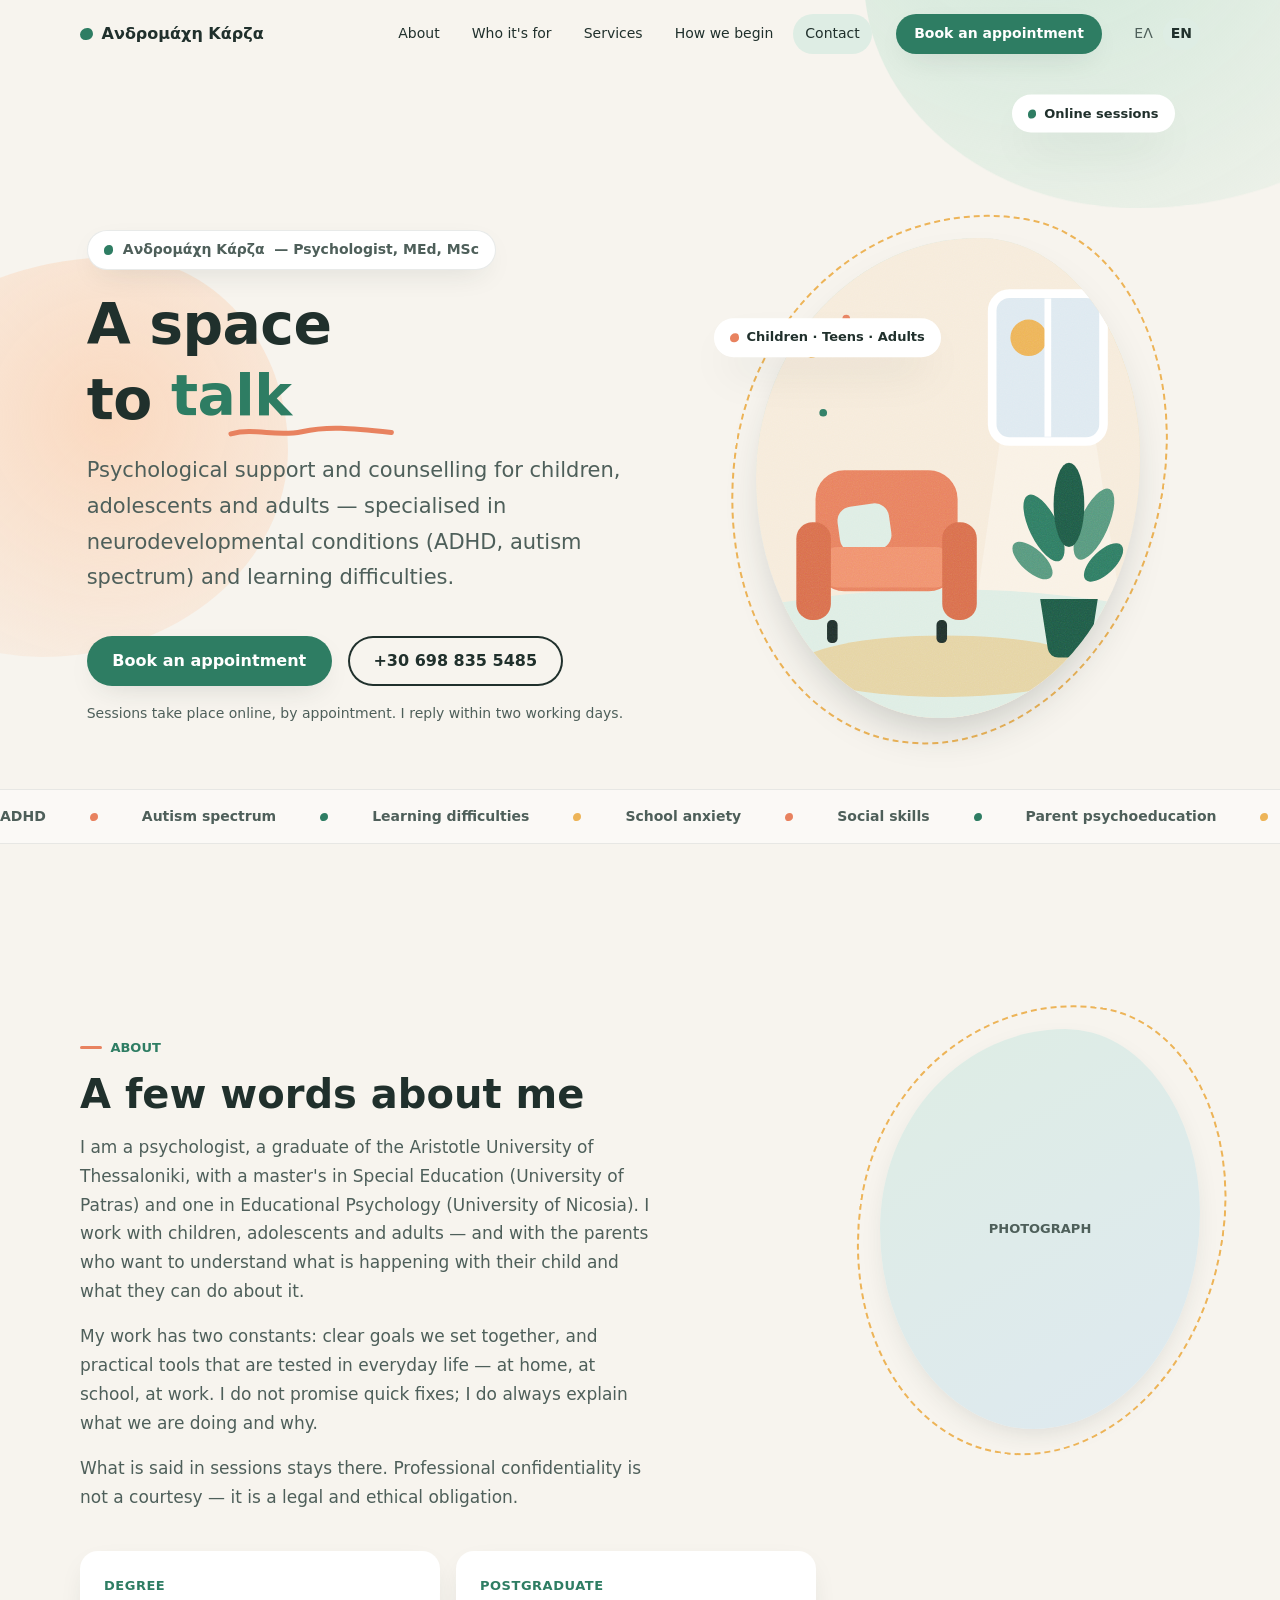
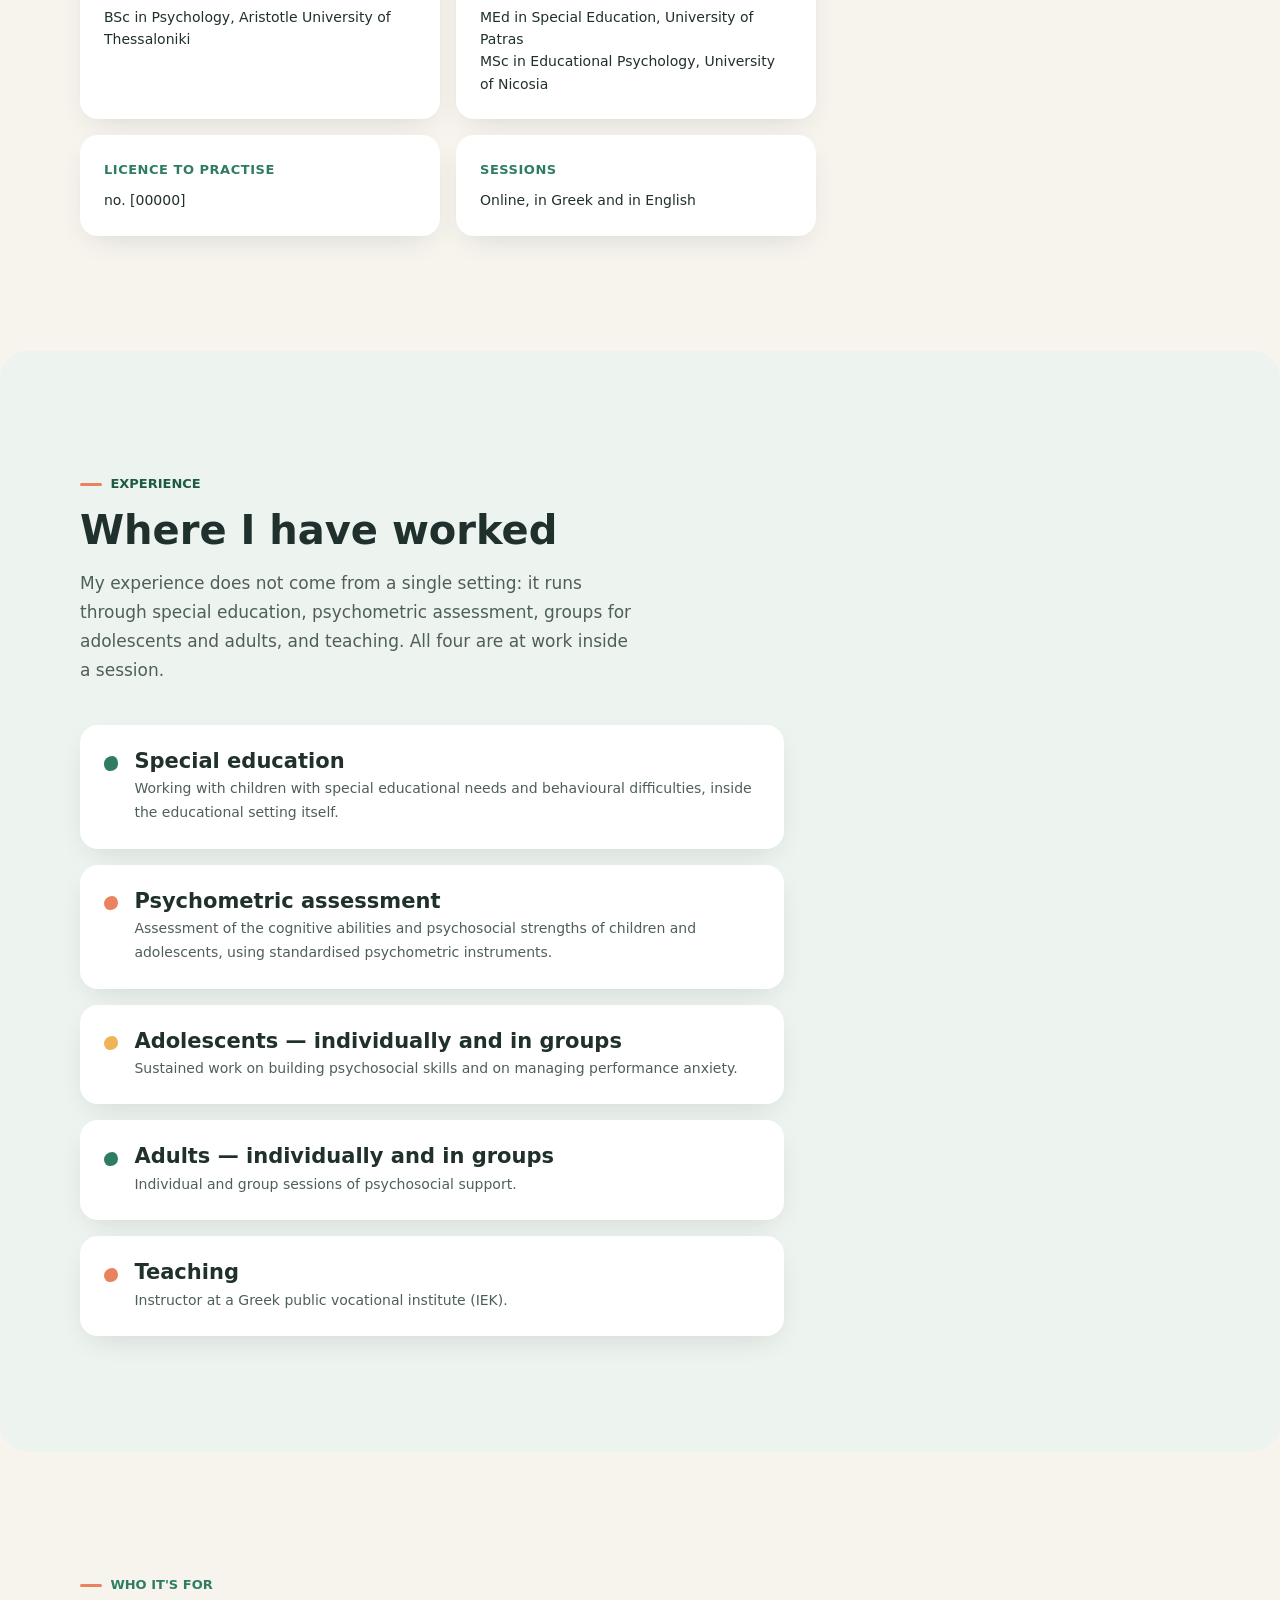
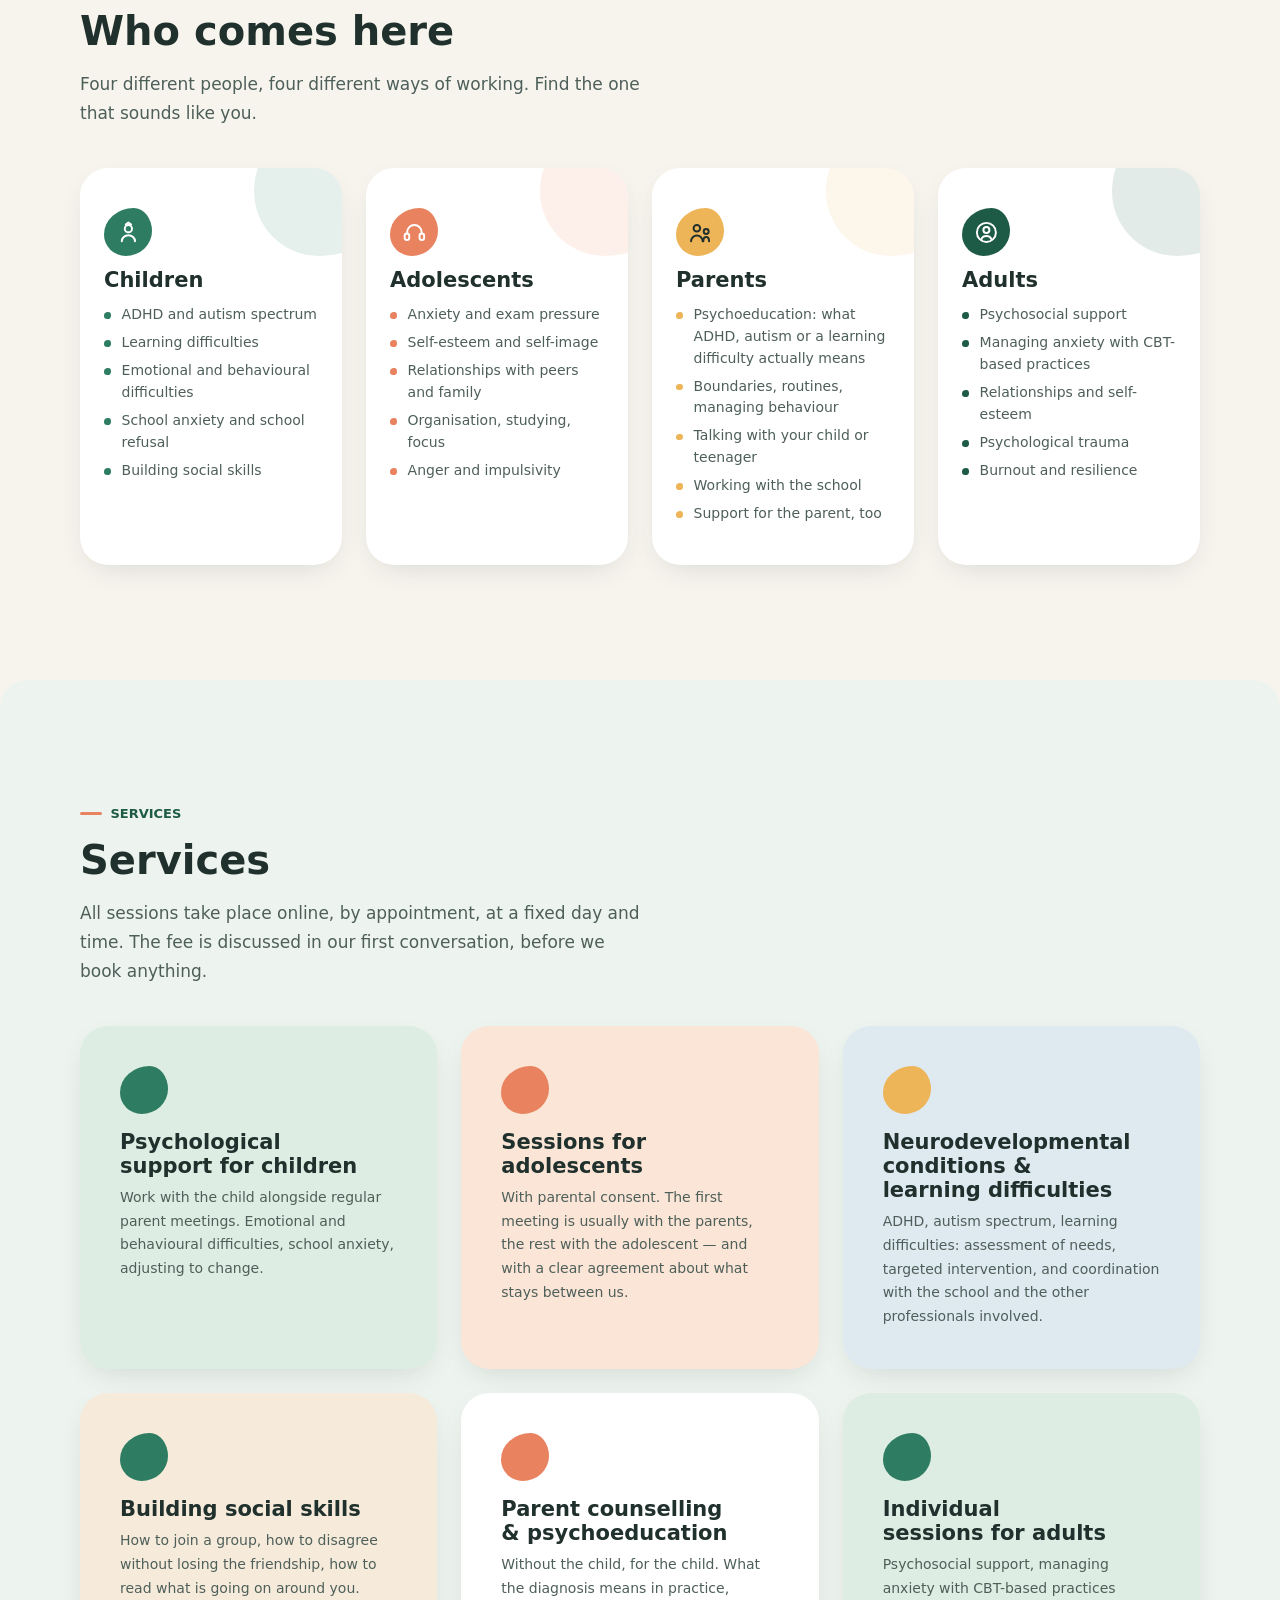
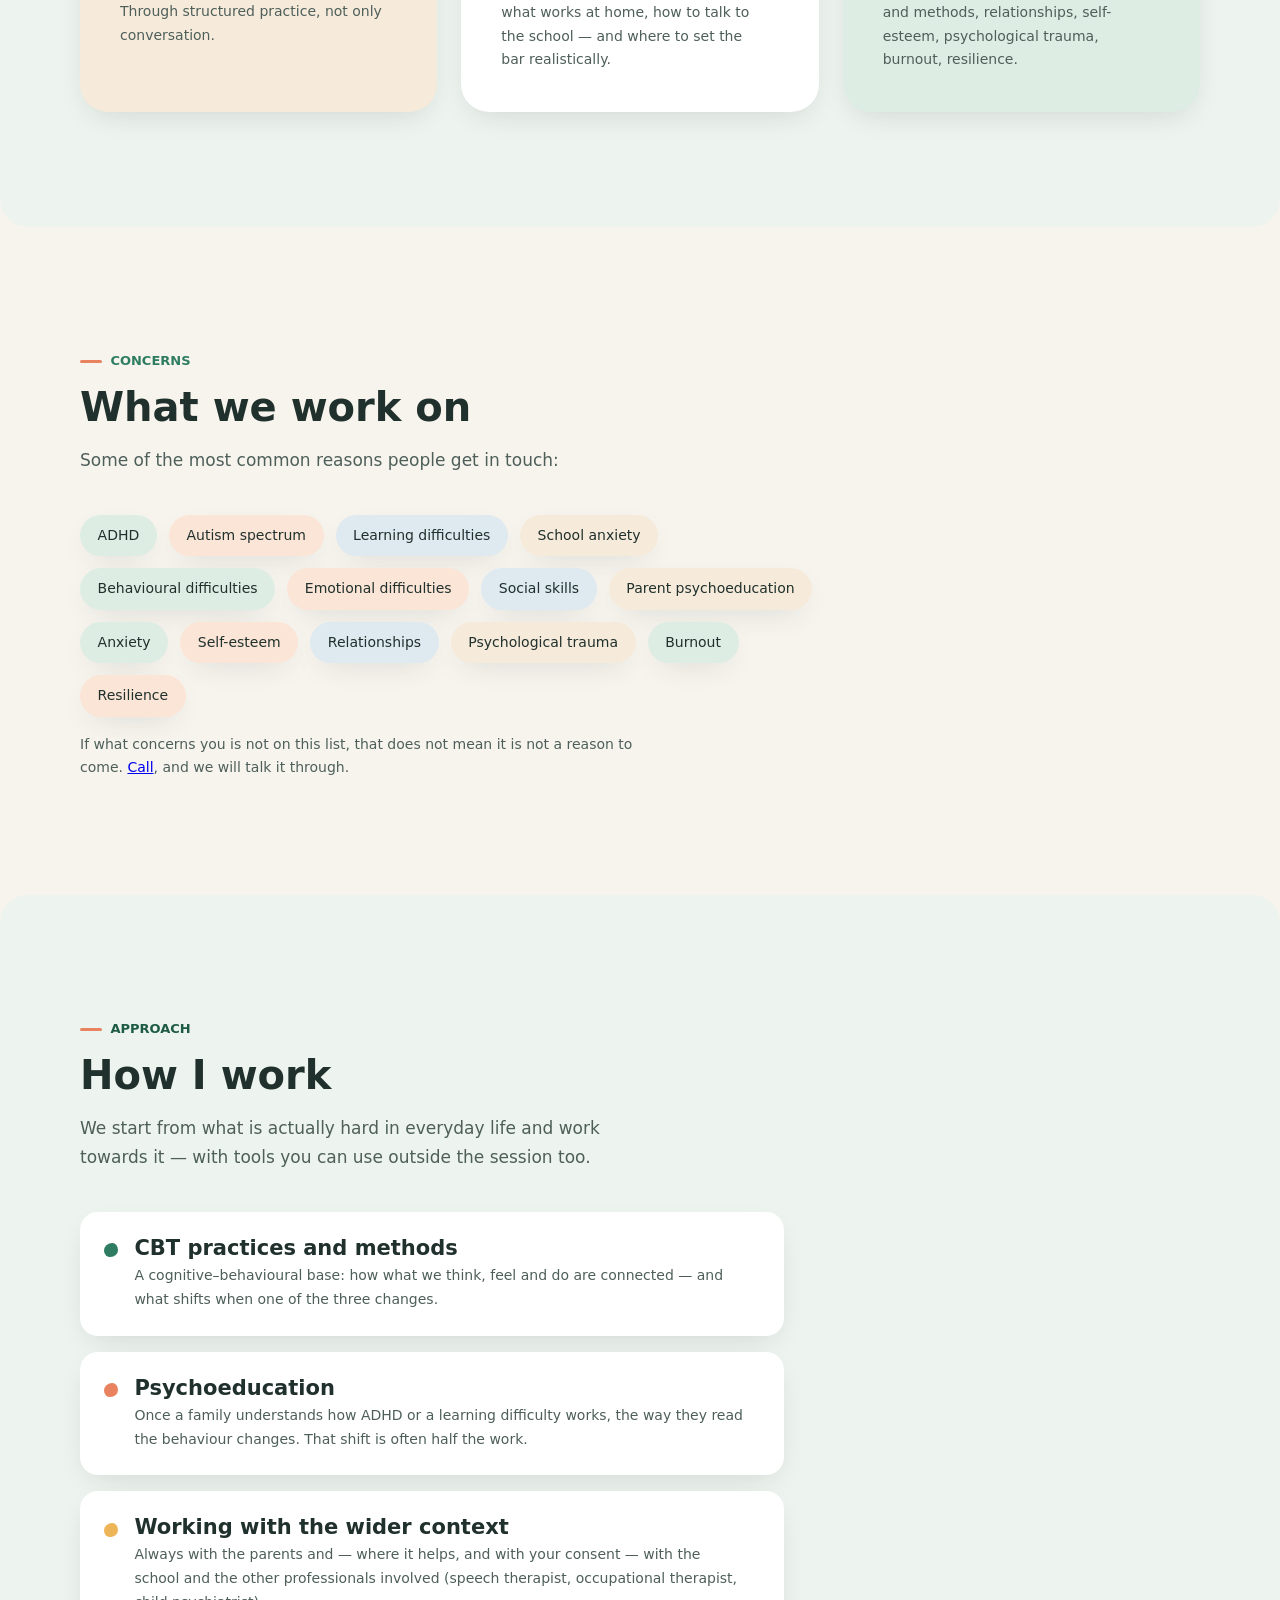
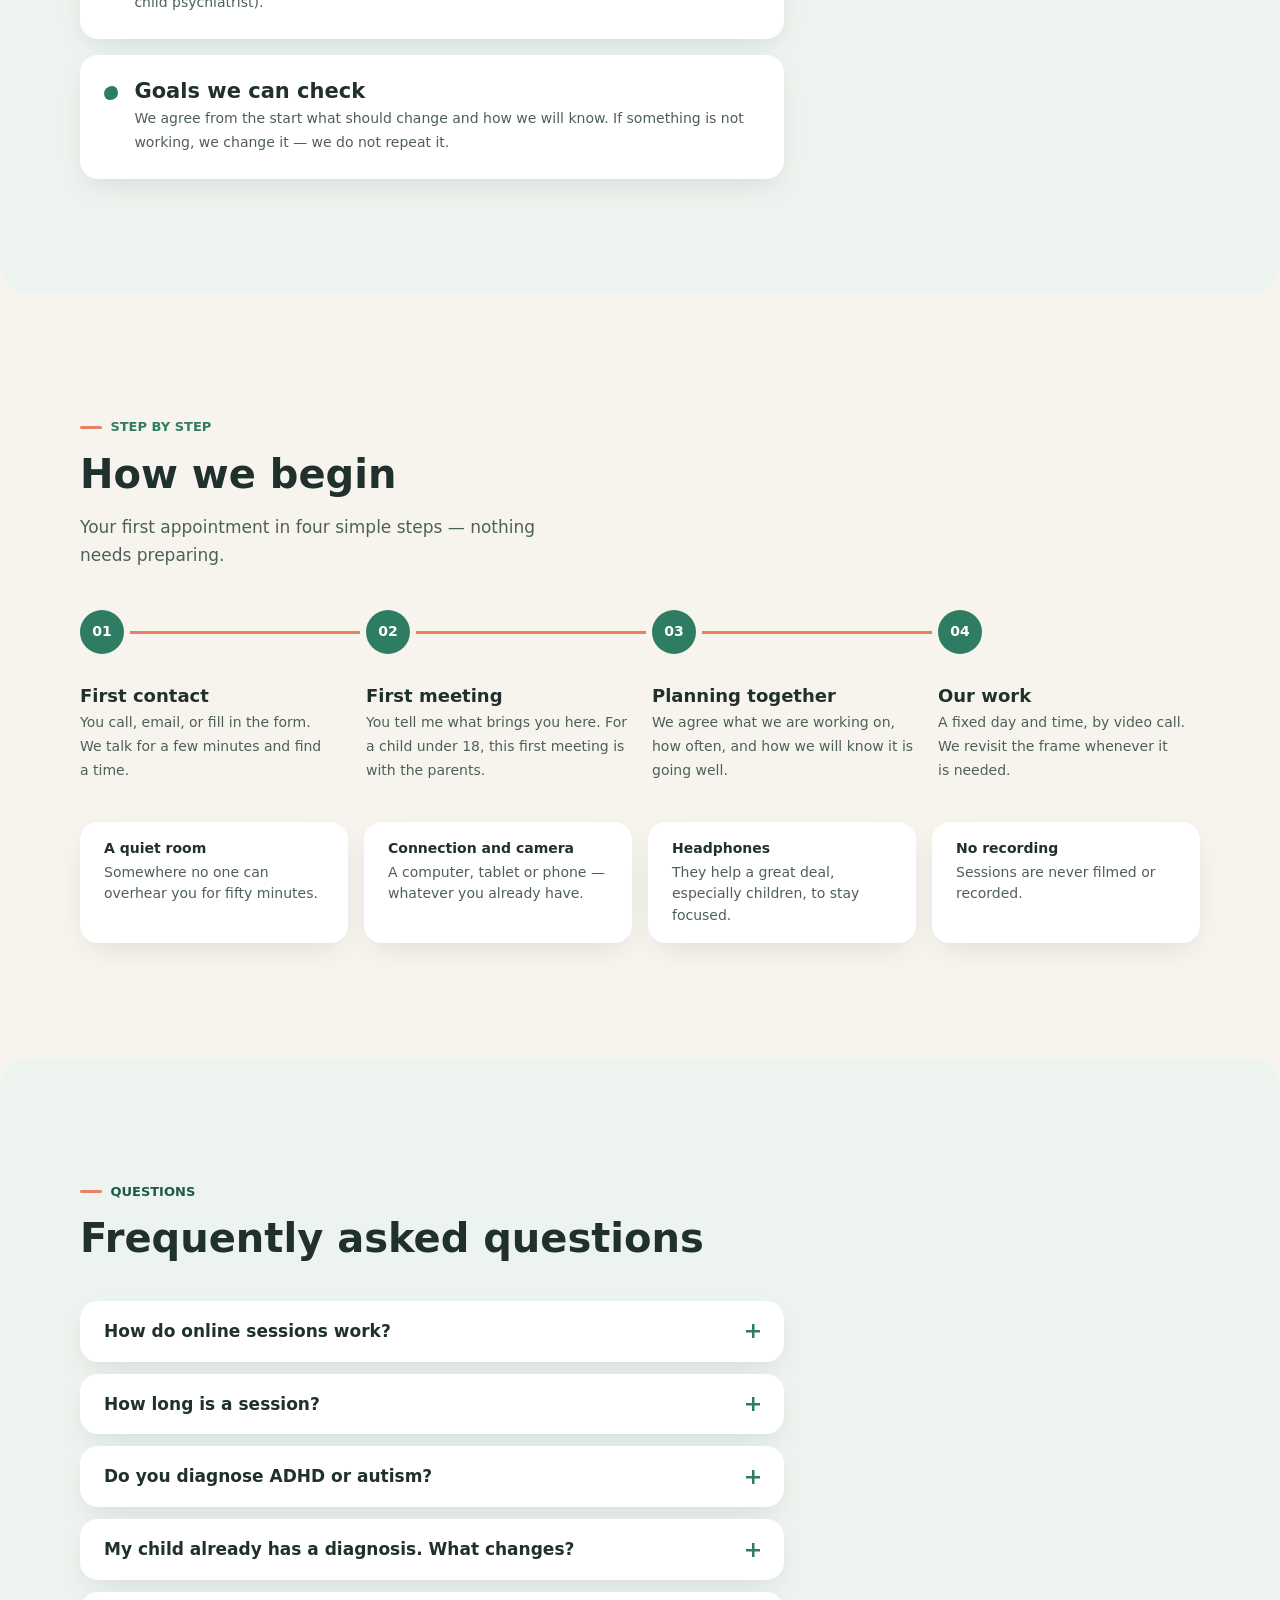
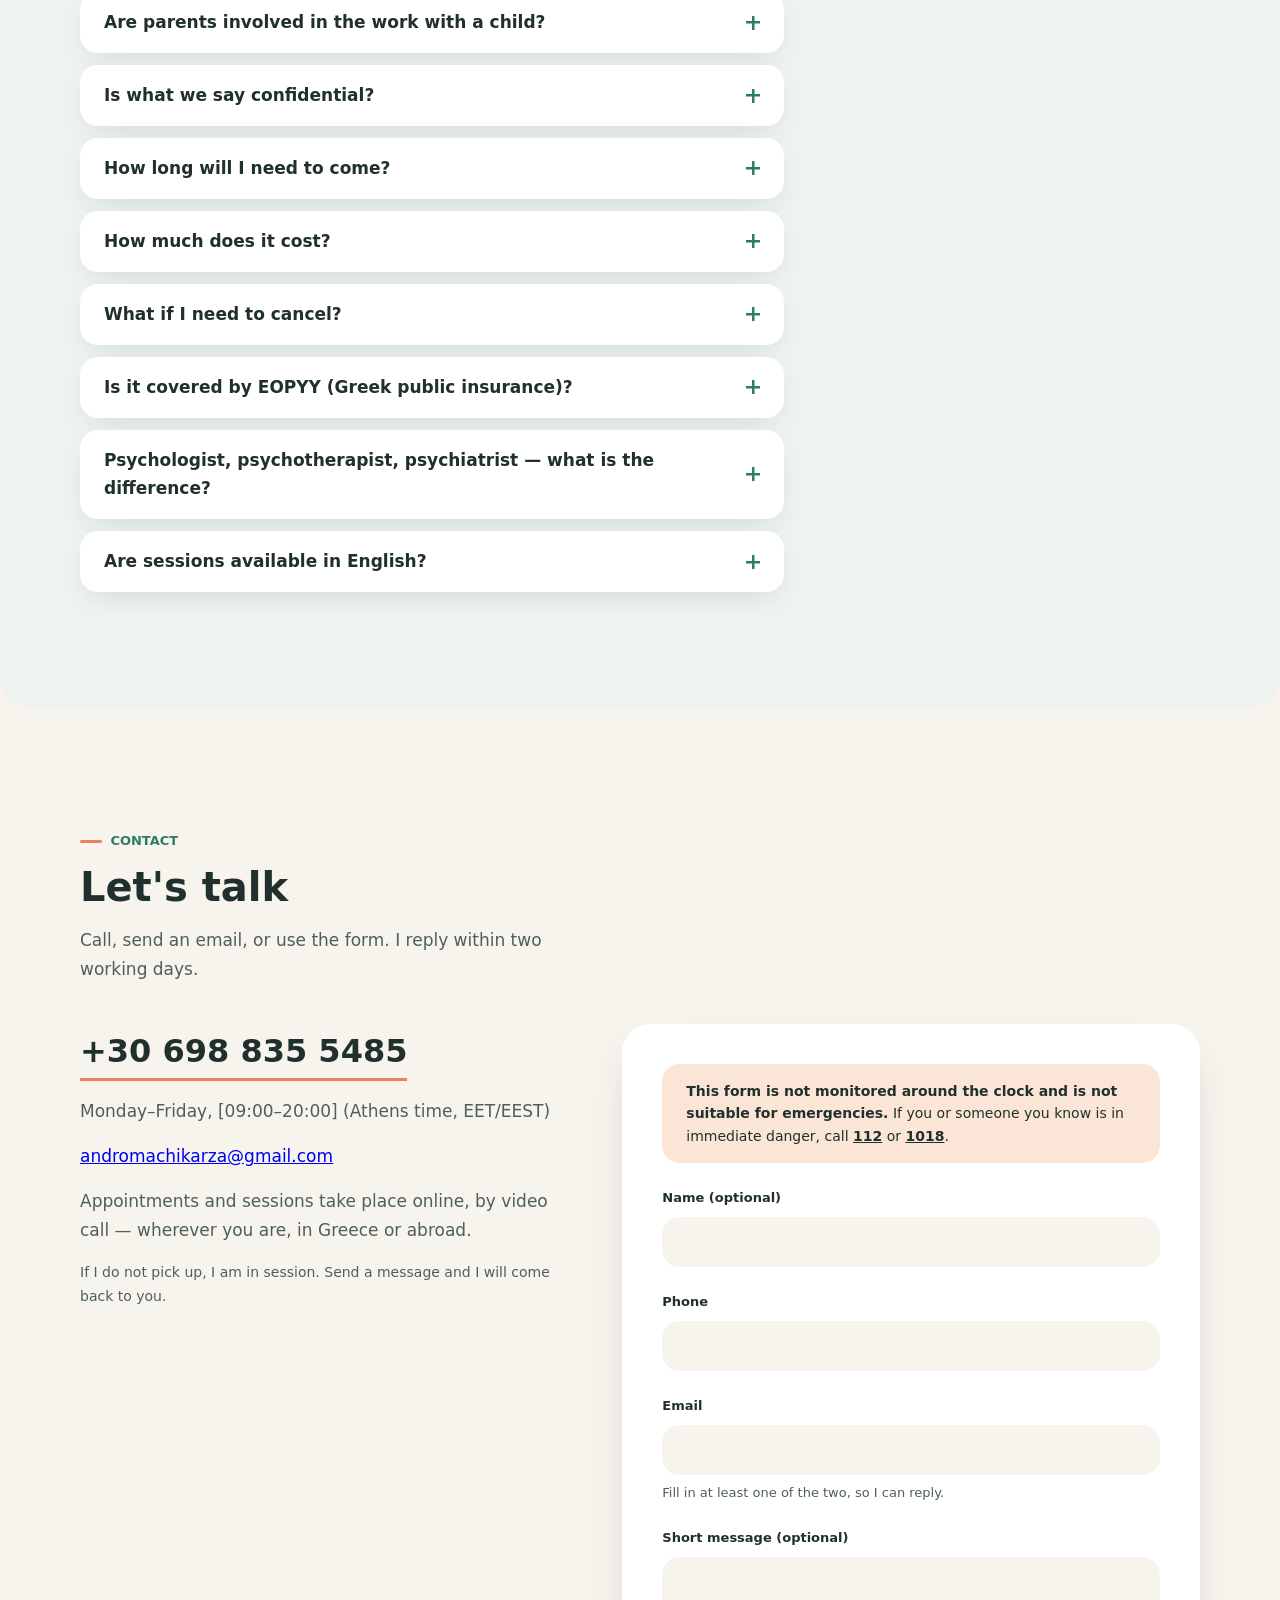
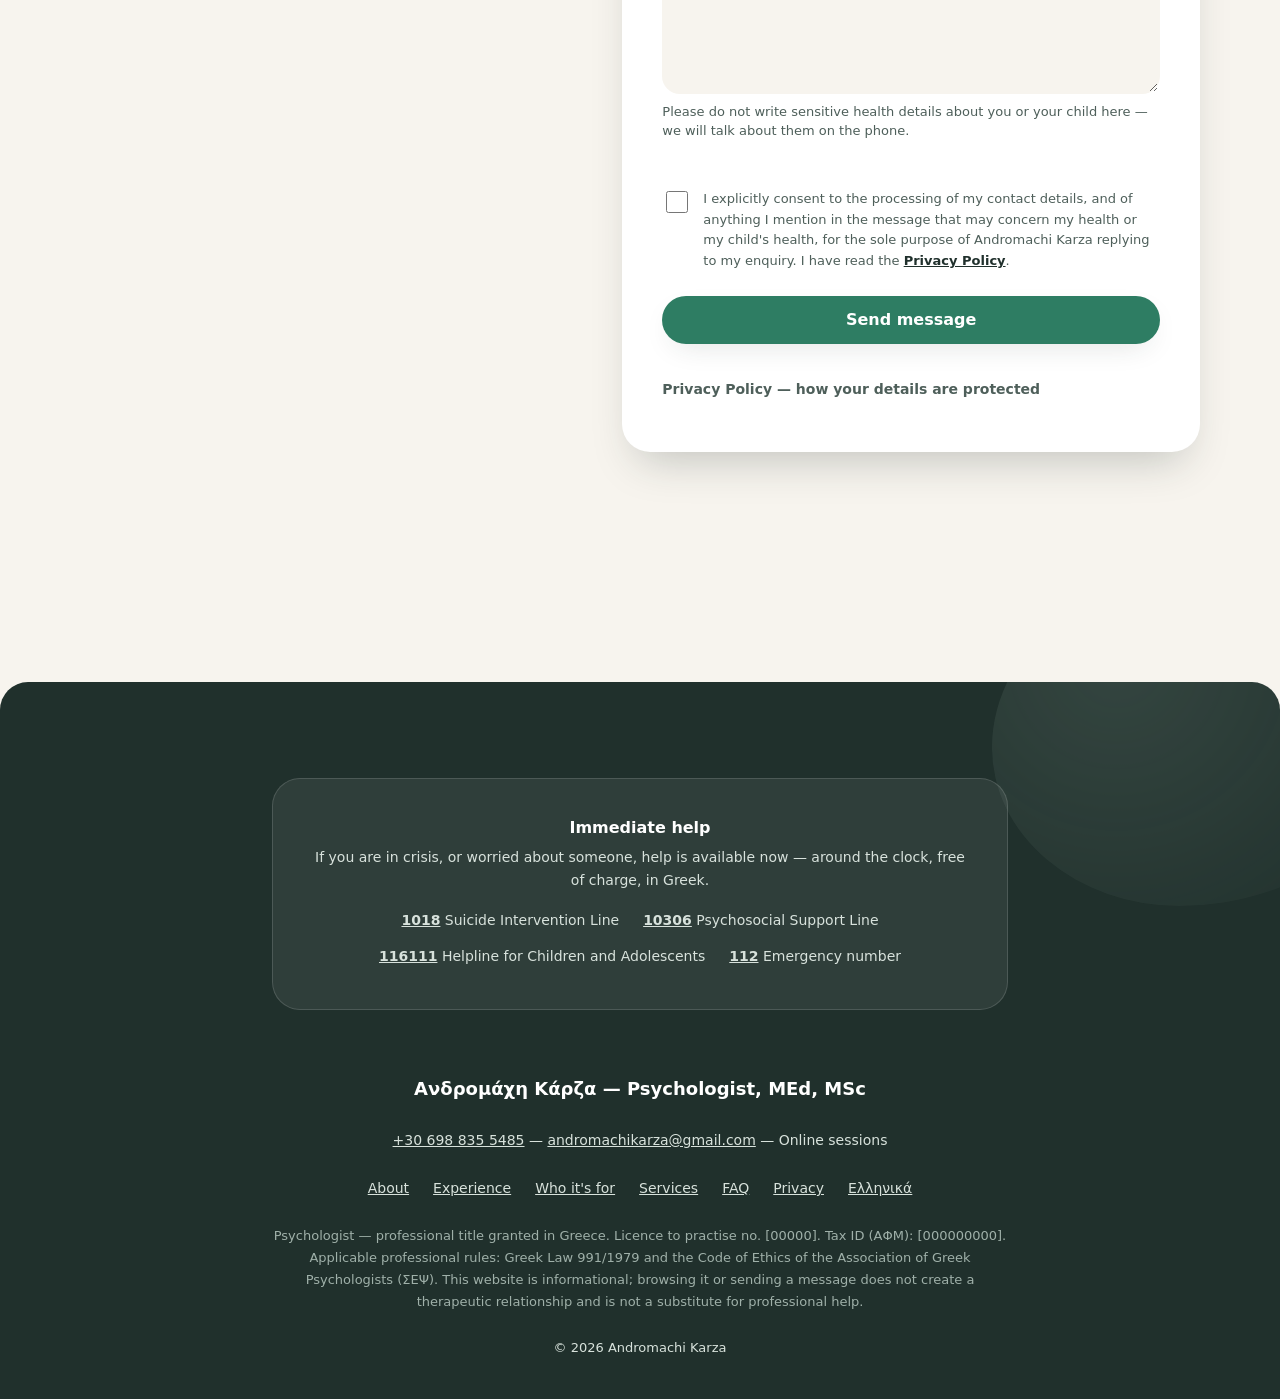
==== en/index.html @ e520e083 "Revert "Add graphical psychology games" This reverts commit 5254a6c0b7dbe85eef37ab1120cabe1c1b30cdba" ====
<!DOCTYPE html>
<html lang="en">
<head>
<meta charset="utf-8">
<meta name="viewport" content="width=device-width, initial-scale=1">
<meta name="theme-color" content="#F7F4EE">

<title>Andromachi Karza — Psychologist | Online sessions</title>
<meta name="description" content="Andromachi Karza, Psychologist (Aristotle University of Thessaloniki), MEd in Special Education, MSc in Educational Psychology. Psychological support and counselling for children, adolescents and adults. Specialised in ADHD, autism spectrum and learning difficulties; parent psychoeducation. Sessions online.">

<link rel="canonical" href="https://www.andromachikarza.gr/en/">
<link rel="alternate" hreflang="el" href="https://www.andromachikarza.gr/">
<link rel="alternate" hreflang="en" href="https://www.andromachikarza.gr/en/">
<link rel="alternate" hreflang="x-default" href="https://www.andromachikarza.gr/">

<meta property="og:type" content="website">
<meta property="og:site_name" content="Andromachi Karza — Psychologist">
<meta property="og:locale" content="en_US">
<meta property="og:locale:alternate" content="el_GR">
<meta property="og:url" content="https://www.andromachikarza.gr/en/">
<meta property="og:title" content="Andromachi Karza — Psychologist | Online sessions">
<meta property="og:description" content="Children, adolescents, parents, adults. ADHD, autism spectrum, learning difficulties, school anxiety, parent psychoeducation. Sessions online.">
<meta property="og:image" content="https://www.andromachikarza.gr/assets/og.png">
<meta property="og:image:width" content="1200">
<meta property="og:image:height" content="630">
<meta property="og:image:alt" content="Andromachi Karza — Psychologist">
<meta name="twitter:card" content="summary_large_image">

<link rel="icon" href="../assets/favicon.svg" type="image/svg+xml">
<link rel="apple-touch-icon" href="../assets/icon-192.png">
<link rel="manifest" href="../site.webmanifest">

<link rel="preload" href="../fonts/commissioner-greek.woff2" as="font" type="font/woff2" crossorigin>
<link rel="preload" href="../fonts/commissioner-latin.woff2" as="font" type="font/woff2" crossorigin>
<link rel="stylesheet" href="../css/style.css">

<script type="application/ld+json">
{
  "@context": "https://schema.org",
  "@graph": [
    {
      "@type": "MedicalBusiness",
      "@id": "https://www.andromachikarza.gr/#practice",
      "name": "Ανδρομάχη Κάρζα — Ψυχολόγος",
      "url": "https://www.andromachikarza.gr/",
      "image": "https://www.andromachikarza.gr/assets/og.png",
      "telephone": "+306988355485",
      "email": "andromachikarza@gmail.com",
      "areaServed": { "@type": "Country", "name": "Ελλάδα" },
      "availableLanguage": ["el", "en"],
      "founder": { "@id": "https://www.andromachikarza.gr/#person" },
      "employee": { "@id": "https://www.andromachikarza.gr/#person" }
    },
    {
      "@type": "Person",
      "@id": "https://www.andromachikarza.gr/#person",
      "name": "Ανδρομάχη Κάρζα",
      "alternateName": ["Andromachi Karza", "Ανδρομαχη Καρζα", "Andromaxi Karza"],
      "jobTitle": "Ψυχολόγος",
      "url": "https://www.andromachikarza.gr/en/",
      "worksFor": { "@id": "https://www.andromachikarza.gr/#practice" },
      "knowsLanguage": ["el", "en"],
      "knowsAbout": [
        "ADHD",
        "Autism spectrum disorder",
        "Learning difficulties",
        "Special education",
        "Psychometric assessment of cognitive abilities",
        "School and performance anxiety",
        "Social skills",
        "Parent psychoeducation",
        "Cognitive behavioural approach (CBT)"
      ],
      "hasCredential": [
        {
          "@type": "EducationalOccupationalCredential",
          "credentialCategory": "Άδεια Ασκήσεως Επαγγέλματος Ψυχολόγου"
        },
        {
          "@type": "EducationalOccupationalCredential",
          "credentialCategory": "degree",
          "name": "MEd in Special Education",
          "educationalLevel": "Master's degree",
          "recognizedBy": { "@type": "CollegeOrUniversity", "name": "University of Patras" }
        },
        {
          "@type": "EducationalOccupationalCredential",
          "credentialCategory": "degree",
          "name": "MSc in Educational Psychology",
          "educationalLevel": "Master's degree",
          "recognizedBy": { "@type": "CollegeOrUniversity", "name": "University of Nicosia" }
        }
      ],
      "alumniOf": [
        { "@type": "CollegeOrUniversity", "name": "Aristotle University of Thessaloniki" },
        { "@type": "CollegeOrUniversity", "name": "University of Patras" },
        { "@type": "CollegeOrUniversity", "name": "University of Nicosia" }
      ]
    },
    {
      "@type": "FAQPage",
      "@id": "https://www.andromachikarza.gr/en/#faq",
      "mainEntity": [
        {
          "@type": "Question",
          "name": "How do online sessions work?",
          "acceptedAnswer": { "@type": "Answer", "text": "By video call, at a fixed day and time. You receive a link before each session; there is nothing complicated to install. Sessions are never recorded." }
        },
        {
          "@type": "Question",
          "name": "Do you diagnose ADHD or autism?",
          "acceptedAnswer": { "@type": "Answer", "text": "In Greece a neurodevelopmental diagnosis is made by a multidisciplinary team — a KEDASY centre, a child guidance centre, or a child psychiatrist. What I do is the psychological assessment of needs, the support and the intervention, working alongside the services that issue the diagnosis. If a formal diagnosis is needed, I will point you to where to go. I have worked in psychometric assessment using standardised instruments for the cognitive abilities and psychosocial strengths of children and adolescents, so we can read through an assessment report you already hold together." }
        },
        {
          "@type": "Question",
          "name": "Are parents involved in the work with a child?",
          "acceptedAnswer": { "@type": "Answer", "text": "Yes. For a child under 18 the first meeting is with the parents, without the child. Regular parent meetings follow: without psychoeducation and consistency at home, what happens in the session rarely holds." }
        },
        {
          "@type": "Question",
          "name": "Is what we say confidential?",
          "acceptedAnswer": { "@type": "Answer", "text": "Yes. I am bound by professional confidentiality. When working with minors, parents are told how the work is going and anything that concerns the child's safety, but not every detail the child confides — this is agreed explicitly with both sides at the start. The exceptions are few and specific: mainly immediate danger to someone's life, or where the law requires it." }
        }
      ]
    }
  ]
}
</script>
</head>

<body>
<a class="skip" href="#main">Skip to content</a>

<header class="hdr">
  <div class="hdr__in">
    <a class="hdr__name" href="#top"><span class="hdr__dot" aria-hidden="true"></span><span lang="el">Ανδρομάχη Κάρζα</span></a>

    <nav class="nav" aria-label="Main menu">
      <a href="#about">About</a>
      <a href="#for-whom">Who it's for</a>
      <a href="#services">Services</a>
      <a href="#path">How we begin</a>
      <a href="#contact">Contact</a>
    </nav>

    <a class="btn btn--sm" href="#contact">Book an appointment</a>

    <button class="menu-btn" data-nav-toggle aria-expanded="false" aria-controls="navpanel">Menu</button>

    <p class="lang">
      <a href="../" hreflang="el" lang="el">ΕΛ</a>
      <span aria-current="true" lang="en">EN</span>
    </p>
  </div>
</header>

<nav id="navpanel" class="navpanel" aria-label="Main menu" hidden>
  <ul class="wrap">
    <li><a href="#about">About</a></li>
    <li><a href="#experience">Experience</a></li>
    <li><a href="#for-whom">Who it's for</a></li>
    <li><a href="#services">Services</a></li>
    <li><a href="#path">How we begin</a></li>
    <li><a href="#faq">FAQ</a></li>
    <li><a href="#contact">Contact</a></li>
    <!-- The ΕΛ/EN switch is hidden on phones (it was being pushed off the
         right edge of the viewport) — it lives here instead. -->
    <li class="navpanel__lang"><a href="../" hreflang="el" lang="el">Ελληνικά</a></li>
  </ul>
</nav>

<main id="main">

  <!-- ================= HERO ================= -->
  <section class="hero" id="top" aria-labelledby="h-hero">
    <div class="hero__blobs" aria-hidden="true">
      <div class="blob blob--mint" data-drift="0.06"></div>
      <div class="blob blob--peach" data-drift="0.1"></div>
      <div class="blob blob--amber" data-drift="0.16"></div>
    </div>
    <div class="hero__glow" aria-hidden="true"></div>

    <div class="wrap hero__grid">
      <div>
        <p class="hero__eyebrow"><span class="hdr__dot" aria-hidden="true"></span><span lang="el">Ανδρομάχη Κάρζα</span> — Psychologist, MEd, MSc</p>

        <h1 class="hero__title" id="h-hero">
          <span class="sr-only">A space to talk.</span>
          <span aria-hidden="true">
            <span class="line"><span class="line-in">A space</span></span>
            <span class="line"><span class="line-in">to
              <span class="rotor-wrap">
                <span class="rotor">
                  <ul>
                    <li>talk</li>
                    <li>be heard</li>
                    <li>breathe</li>
                    <li>begin</li>
                    <li>talk</li>
                  </ul>
                </span>
                <svg class="squig" viewBox="0 0 230 22" width="230" height="22" aria-hidden="true" focusable="false"><path d="M4 15 C 38 6, 66 20, 102 12 S 168 7, 226 13"/></svg>
              </span>
            </span></span>
          </span>
        </h1>

        <p class="hero__lede">
          Psychological support and counselling for children, adolescents and
          adults — specialised in neurodevelopmental conditions (ADHD, autism
          spectrum) and learning difficulties.
        </p>

        <div class="hero__cta">
          <a class="btn" href="#contact">Book an appointment</a>
          <a class="btn btn--ghost" href="tel:+306988355485">+30 698 835 5485</a>
        </div>
        <p class="hero__note">Sessions take place online, by appointment. I reply within two working days.</p>
      </div>

      <div class="hero__visual">
        <div class="hero__img" role="img" aria-label="Illustration: a therapy corner with an armchair, a plant and a sunlit window">
          <svg viewBox="0 0 400 500" width="400" height="500" preserveAspectRatio="xMidYMid slice" aria-hidden="true" focusable="false">
            <rect width="400" height="500" fill="#F6EBDB"/>
            <rect x="246" y="58" width="116" height="154" rx="18" fill="#DEE9F0"/>
            <circle cx="284" cy="104" r="19" fill="#EDB458"/>
            <rect x="246" y="58" width="116" height="154" rx="18" fill="none" stroke="#FFFFFF" stroke-width="9"/>
            <line x1="304" y1="63" x2="304" y2="207" stroke="#FFFFFF" stroke-width="7"/>
            <path d="M254 212 L354 212 L398 500 L212 500 Z" fill="#FFFFFF" opacity="0.28"/>
            <path d="M0 384 Q200 348 400 384 L400 500 L0 500 Z" fill="#DEEDE4"/>
            <ellipse cx="196" cy="446" rx="152" ry="32" fill="#EDB458" opacity="0.45"/>
            <rect x="62" y="242" width="148" height="126" rx="30" fill="#E8825F"/>
            <rect x="86" y="278" width="54" height="48" rx="15" fill="#DEEDE4" transform="rotate(-8 113 302)"/>
            <rect x="66" y="322" width="140" height="42" rx="19" fill="#F0936F"/>
            <rect x="42" y="296" width="36" height="102" rx="17" fill="#D96F4C"/>
            <rect x="194" y="296" width="36" height="102" rx="17" fill="#D96F4C"/>
            <rect x="74" y="398" width="11" height="24" rx="5" fill="#20302C"/>
            <rect x="188" y="398" width="11" height="24" rx="5" fill="#20302C"/>
            <ellipse cx="300" cy="302" rx="15" ry="38" fill="#2E7D63" transform="rotate(-26 300 302)"/>
            <ellipse cx="352" cy="298" rx="15" ry="40" fill="#57997F" transform="rotate(24 352 298)"/>
            <ellipse cx="326" cy="278" rx="16" ry="44" fill="#1E5B46"/>
            <ellipse cx="288" cy="336" rx="12" ry="26" fill="#57997F" transform="rotate(-48 288 336)"/>
            <ellipse cx="362" cy="338" rx="12" ry="26" fill="#2E7D63" transform="rotate(46 362 338)"/>
            <path d="M296 376 h60 l-8 52 a11 11 0 0 1 -11 9 h-22 a11 11 0 0 1 -11 -9 Z" fill="#1E5B46"/>
            <circle cx="58" cy="118" r="7" fill="#EDB458"/>
            <circle cx="94" cy="84" r="4" fill="#E8825F"/>
            <circle cx="70" cy="182" r="4" fill="#2E7D63"/>
          </svg>
        </div>
        <span class="chip chip--a" data-drift="0.05"><span class="hdr__dot" aria-hidden="true"></span>Online sessions</span>
        <span class="chip chip--b" data-drift="0.09"><span class="hdr__dot" aria-hidden="true"></span>Children · Teens · Adults</span>
      </div>
    </div>

    <div class="ticker" aria-hidden="true">
      <div class="ticker__track">
        <div class="ticker__seq">
          <span>ADHD</span><i></i><span>Autism spectrum</span><i></i><span>Learning difficulties</span><i></i>
          <span>School anxiety</span><i></i><span>Social skills</span><i></i><span>Parent psychoeducation</span><i></i>
          <span>Anxiety</span><i></i><span>Self-esteem</span><i></i><span>Resilience</span><i></i>
        </div>
        <div class="ticker__seq">
          <span>ADHD</span><i></i><span>Autism spectrum</span><i></i><span>Learning difficulties</span><i></i>
          <span>School anxiety</span><i></i><span>Social skills</span><i></i><span>Parent psychoeducation</span><i></i>
          <span>Anxiety</span><i></i><span>Self-esteem</span><i></i><span>Resilience</span><i></i>
        </div>
      </div>
    </div>
  </section>

  <!-- ================= ABOUT ================= -->
  <section class="sec" id="about" aria-labelledby="h-about">
    <div class="wrap">
      <div class="about">
        <div>
          <div class="sec__head rv">
            <p class="kicker">ABOUT</p>
            <h2 id="h-about">A few words about me</h2>
            <p class="sec__intro">
              I am a psychologist, a graduate of the Aristotle University of
              Thessaloniki, with a master's in Special Education (University of
              Patras) and one in Educational Psychology (University of
              Nicosia). I work with children, adolescents and adults — and with
              the parents who want to understand what is happening with their
              child and what they can do about it.
            </p>
            <p class="sec__intro">
              My work has two constants: clear goals we set together, and
              practical tools that are tested in everyday life — at home, at
              school, at work. I do not promise quick fixes; I do always
              explain what we are doing and why.
            </p>
            <p class="sec__intro">
              What is said in sessions stays there. Professional
              confidentiality is not a courtesy — it is a legal and ethical
              obligation.
            </p>
          </div>

          <dl class="creds rv-kids">
            <div class="cred">
              <dt class="cred__k">DEGREE</dt>
              <dd class="cred__v">BSc in Psychology, Aristotle University of Thessaloniki</dd>
            </div>
            <div class="cred">
              <dt class="cred__k">POSTGRADUATE</dt>
              <dd class="cred__v">MEd in Special Education, University of Patras<br>MSc in Educational Psychology, University of Nicosia</dd>
            </div>
            <div class="cred">
              <dt class="cred__k">LICENCE TO PRACTISE</dt>
              <dd class="cred__v">no. [00000]</dd>
            </div>
            <div class="cred">
              <dt class="cred__k">SESSIONS</dt>
              <dd class="cred__v">Online, in Greek and in English</dd>
            </div>
          </dl>
        </div>

        <div class="portrait-wrap rv">
          <div class="portrait" role="img" aria-label="Photograph of Andromachi Karza">PHOTOGRAPH</div>
        </div>
      </div>
    </div>
  </section>

  <!-- ================= EXPERIENCE ================= -->
  <section class="sec sec--alt" id="experience" aria-labelledby="h-exp">
    <div class="wrap">
      <div class="sec__head rv">
        <p class="kicker">EXPERIENCE</p>
        <h2 id="h-exp">Where I have worked</h2>
        <p class="sec__intro">
          My experience does not come from a single setting: it runs through
          special education, psychometric assessment, groups for adolescents
          and adults, and teaching. All four are at work inside a session.
        </p>
      </div>
      <div class="rows rv-kids">
        <div class="row">
          <span class="row__dot" aria-hidden="true"></span>
          <div>
            <h3>Special education</h3>
            <p>Working with children with special educational needs and behavioural difficulties, inside the educational setting itself.</p>
          </div>
        </div>
        <div class="row">
          <span class="row__dot" aria-hidden="true"></span>
          <div>
            <h3>Psychometric assessment</h3>
            <p>Assessment of the cognitive abilities and psychosocial strengths of children and adolescents, using standardised psychometric instruments.</p>
          </div>
        </div>
        <div class="row">
          <span class="row__dot" aria-hidden="true"></span>
          <div>
            <h3>Adolescents — individually and in groups</h3>
            <p>Sustained work on building psychosocial skills and on managing performance anxiety.</p>
          </div>
        </div>
        <div class="row">
          <span class="row__dot" aria-hidden="true"></span>
          <div>
            <h3>Adults — individually and in groups</h3>
            <p>Individual and group sessions of psychosocial support.</p>
          </div>
        </div>
        <div class="row">
          <span class="row__dot" aria-hidden="true"></span>
          <div>
            <h3>Teaching</h3>
            <p>Instructor at a Greek public vocational institute (ΙΕΚ).</p>
          </div>
        </div>
      </div>
    </div>
  </section>

  <!-- ================= WHO IT IS FOR ================= -->
  <section class="sec" id="for-whom" aria-labelledby="h-for">
    <div class="wrap">
      <div class="sec__head rv">
        <p class="kicker">WHO IT'S FOR</p>
        <h2 id="h-for">Who comes here</h2>
        <p class="sec__intro">
          Four different people, four different ways of working. Find the one
          that sounds like you.
        </p>
      </div>

      <div class="paths rv-kids">
        <article class="path">
          <span class="path__icon" aria-hidden="true">
            <svg viewBox="0 0 24 24" width="24" height="24" fill="none" stroke="currentColor" stroke-width="1.9" stroke-linecap="round" stroke-linejoin="round" focusable="false">
              <circle cx="12" cy="8.4" r="3.5"/>
              <path d="M5.6 20.6c0-3.3 2.9-5.9 6.4-5.9s6.4 2.6 6.4 5.9"/>
              <path d="M9.4 4.3 12 2.4l2.6 1.9"/>
            </svg>
          </span>
          <h3>Children</h3>
          <ul class="path__list">
            <li>ADHD and autism spectrum</li>
            <li>Learning difficulties</li>
            <li>Emotional and behavioural difficulties</li>
            <li>School anxiety and school refusal</li>
            <li>Building social skills</li>
          </ul>
        </article>

        <article class="path">
          <span class="path__icon" aria-hidden="true">
            <svg viewBox="0 0 24 24" width="24" height="24" fill="none" stroke="currentColor" stroke-width="1.9" stroke-linecap="round" stroke-linejoin="round" focusable="false">
              <path d="M5 13.2v-1.4a7 7 0 0 1 14 0v1.4"/>
              <rect x="2.6" y="13" width="4.4" height="6.4" rx="2.2"/>
              <rect x="17" y="13" width="4.4" height="6.4" rx="2.2"/>
            </svg>
          </span>
          <h3>Adolescents</h3>
          <ul class="path__list">
            <li>Anxiety and exam pressure</li>
            <li>Self-esteem and self-image</li>
            <li>Relationships with peers and family</li>
            <li>Organisation, studying, focus</li>
            <li>Anger and impulsivity</li>
          </ul>
        </article>

        <article class="path">
          <span class="path__icon" aria-hidden="true">
            <svg viewBox="0 0 24 24" width="24" height="24" fill="none" stroke="currentColor" stroke-width="1.9" stroke-linecap="round" stroke-linejoin="round" focusable="false">
              <circle cx="8.6" cy="8" r="3.2"/>
              <path d="M3 20.6c0-3.1 2.5-5.6 5.6-5.6s5.6 2.5 5.6 5.6"/>
              <circle cx="17.6" cy="11.2" r="2.4"/>
              <path d="M14.8 20.6c0-2.4 1.2-4.2 2.8-4.2s2.8 1.8 2.8 4.2"/>
            </svg>
          </span>
          <h3>Parents</h3>
          <ul class="path__list">
            <li>Psychoeducation: what ADHD, autism or a learning difficulty actually means</li>
            <li>Boundaries, routines, managing behaviour</li>
            <li>Talking with your child or teenager</li>
            <li>Working with the school</li>
            <li>Support for the parent, too</li>
          </ul>
        </article>

        <article class="path">
          <span class="path__icon" aria-hidden="true">
            <svg viewBox="0 0 24 24" width="24" height="24" fill="none" stroke="currentColor" stroke-width="1.9" stroke-linecap="round" stroke-linejoin="round" focusable="false">
              <circle cx="12" cy="12" r="9.2"/>
              <circle cx="12" cy="9.7" r="2.9"/>
              <path d="M6.9 19.2a5.4 5.4 0 0 1 10.2 0"/>
            </svg>
          </span>
          <h3>Adults</h3>
          <ul class="path__list">
            <li>Psychosocial support</li>
            <li>Managing anxiety with CBT-based practices</li>
            <li>Relationships and self-esteem</li>
            <li>Psychological trauma</li>
            <li>Burnout and resilience</li>
          </ul>
        </article>
      </div>
    </div>
  </section>

  <!-- ================= SERVICES ================= -->
  <section class="sec sec--alt" id="services" aria-labelledby="h-services">
    <div class="wrap">
      <div class="sec__head rv">
        <p class="kicker">SERVICES</p>
        <h2 id="h-services">Services</h2>
        <p class="sec__intro">
          All sessions take place online, by appointment, at a fixed day and
          time. The fee is discussed in our first conversation, before we book
          anything.
        </p>
      </div>
      <div class="cards rv-kids">
        <div class="cardp">
          <div class="cardp__shape" aria-hidden="true"></div>
          <h3>Psychological support for children</h3>
          <p>Work with the child alongside regular parent meetings. Emotional and behavioural difficulties, school anxiety, adjusting to change.</p>
        </div>
        <div class="cardp">
          <div class="cardp__shape" aria-hidden="true"></div>
          <h3>Sessions for adolescents</h3>
          <p>With parental consent. The first meeting is usually with the parents, the rest with the adolescent — and with a clear agreement about what stays between us.</p>
        </div>
        <div class="cardp">
          <div class="cardp__shape" aria-hidden="true"></div>
          <h3>Neurodevelopmental conditions &amp; learning difficulties</h3>
          <p>ADHD, autism spectrum, learning difficulties: assessment of needs, targeted intervention, and coordination with the school and the other professionals involved.</p>
        </div>
        <div class="cardp">
          <div class="cardp__shape" aria-hidden="true"></div>
          <h3>Building social skills</h3>
          <p>How to join a group, how to disagree without losing the friendship, how to read what is going on around you. Through structured practice, not only conversation.</p>
        </div>
        <div class="cardp">
          <div class="cardp__shape" aria-hidden="true"></div>
          <h3>Parent counselling &amp; psychoeducation</h3>
          <p>Without the child, for the child. What the diagnosis means in practice, what works at home, how to talk to the school — and where to set the bar realistically.</p>
        </div>
        <div class="cardp">
          <div class="cardp__shape" aria-hidden="true"></div>
          <h3>Individual sessions for adults</h3>
          <p>Psychosocial support, managing anxiety with CBT-based practices and methods, relationships, self-esteem, psychological trauma, burnout, resilience.</p>
        </div>
      </div>
    </div>
  </section>

  <!-- ================= CONCERNS ================= -->
  <section class="sec" id="concerns" aria-labelledby="h-who">
    <div class="wrap">
      <div class="sec__head rv">
        <p class="kicker">CONCERNS</p>
        <h2 id="h-who">What we work on</h2>
        <p class="sec__intro">Some of the most common reasons people get in touch:</p>
      </div>
      <ul class="tags rv-kids">
        <li>ADHD</li>
        <li>Autism spectrum</li>
        <li>Learning difficulties</li>
        <li>School anxiety</li>
        <li>Behavioural difficulties</li>
        <li>Emotional difficulties</li>
        <li>Social skills</li>
        <li>Parent psychoeducation</li>
        <li>Anxiety</li>
        <li>Self-esteem</li>
        <li>Relationships</li>
        <li>Psychological trauma</li>
        <li>Burnout</li>
        <li>Resilience</li>
      </ul>
      <p class="muted small sec__intro rv">
        If what concerns you is not on this list, that does not mean it is not
        a reason to come. <a href="#contact">Call</a>, and we will talk it
        through.
      </p>
    </div>
  </section>

  <!-- ================= APPROACH ================= -->
  <section class="sec sec--alt" id="approach" aria-labelledby="h-approach">
    <div class="wrap">
      <div class="sec__head rv">
        <p class="kicker">APPROACH</p>
        <h2 id="h-approach">How I work</h2>
        <p class="sec__intro">
          We start from what is actually hard in everyday life and work
          towards it — with tools you can use outside the session too.
        </p>
      </div>
      <div class="rows rv-kids">
        <div class="row">
          <span class="row__dot" aria-hidden="true"></span>
          <div>
            <h3>CBT practices and methods</h3>
            <p>A cognitive–behavioural base: how what we think, feel and do are connected — and what shifts when one of the three changes.</p>
          </div>
        </div>
        <div class="row">
          <span class="row__dot" aria-hidden="true"></span>
          <div>
            <h3>Psychoeducation</h3>
            <p>Once a family understands how ADHD or a learning difficulty works, the way they read the behaviour changes. That shift is often half the work.</p>
          </div>
        </div>
        <div class="row">
          <span class="row__dot" aria-hidden="true"></span>
          <div>
            <h3>Working with the wider context</h3>
            <p>Always with the parents and — where it helps, and with your consent — with the school and the other professionals involved (speech therapist, occupational therapist, child psychiatrist).</p>
          </div>
        </div>
        <div class="row">
          <span class="row__dot" aria-hidden="true"></span>
          <div>
            <h3>Goals we can check</h3>
            <p>We agree from the start what should change and how we will know. If something is not working, we change it — we do not repeat it.</p>
          </div>
        </div>
      </div>
    </div>
  </section>

  <!-- ================= THE PATH ================= -->
  <section class="sec" id="path" aria-labelledby="h-path">
    <div class="wrap">
      <div class="sec__head rv">
        <p class="kicker">STEP BY STEP</p>
        <h2 id="h-path">How we begin</h2>
        <p class="sec__intro">Your first appointment in four simple steps — nothing needs preparing.</p>
      </div>
      <div class="steps-wrap">
        <ol class="steps rv-kids">
          <li class="step">
            <span class="step__n" aria-hidden="true">01</span>
            <div>
              <h3 class="step__h">First contact</h3>
              <p class="step__d">You call, email, or fill in the form. We talk for a few minutes and find a time.</p>
            </div>
          </li>
          <li class="step">
            <span class="step__n" aria-hidden="true">02</span>
            <div>
              <h3 class="step__h">First meeting</h3>
              <p class="step__d">You tell me what brings you here. For a child under 18, this first meeting is with the parents.</p>
            </div>
          </li>
          <li class="step">
            <span class="step__n" aria-hidden="true">03</span>
            <div>
              <h3 class="step__h">Planning together</h3>
              <p class="step__d">We agree what we are working on, how often, and how we will know it is going well.</p>
            </div>
          </li>
          <li class="step">
            <span class="step__n" aria-hidden="true">04</span>
            <div>
              <h3 class="step__h">Our work</h3>
              <p class="step__d">A fixed day and time, by video call. We revisit the frame whenever it is needed.</p>
            </div>
          </li>
        </ol>
      </div>

      <ul class="kit rv-kids">
        <li><strong>A quiet room</strong>Somewhere no one can overhear you for fifty minutes.</li>
        <li><strong>Connection and camera</strong>A computer, tablet or phone — whatever you already have.</li>
        <li><strong>Headphones</strong>They help a great deal, especially children, to stay focused.</li>
        <li><strong>No recording</strong>Sessions are never filmed or recorded.</li>
      </ul>
    </div>
  </section>

  <!-- ================= FAQ ================= -->
  <section class="sec sec--alt" id="faq" aria-labelledby="h-faq">
    <div class="wrap">
      <div class="sec__head rv">
        <p class="kicker">QUESTIONS</p>
        <h2 id="h-faq">Frequently asked questions</h2>
      </div>
      <div class="faq rv-kids">
        <details>
          <summary>How do online sessions work?</summary>
          <div class="faq__a"><p>By video call, at a fixed day and time. You receive a link before each session; there is nothing complicated to install. Sessions are never recorded.</p></div>
        </details>
        <details>
          <summary>How long is a session?</summary>
          <div class="faq__a"><p>About fifty minutes, at a fixed day and time. With younger children the length is adapted to what they can sustain. That consistency is part of the work itself, not an organisational detail.</p></div>
        </details>
        <details>
          <summary>Do you diagnose ADHD or autism?</summary>
          <div class="faq__a">
            <p>In Greece a neurodevelopmental diagnosis is made by a multidisciplinary team — a KEDASY centre, a child guidance centre, or a child psychiatrist.</p>
            <p>What I do is the psychological assessment of needs, the support and the intervention, working alongside the services that issue the diagnosis. If a formal diagnosis is needed, I will point you to where to go.</p>
            <p>I have worked in psychometric assessment, using standardised instruments for the cognitive abilities and psychosocial strengths of children and adolescents. In practice that means we can read through an assessment report you already hold: what it says, what it does not say, and what it means for everyday life.</p>
          </div>
        </details>
        <details>
          <summary>My child already has a diagnosis. What changes?</summary>
          <div class="faq__a"><p>A diagnosis is the beginning, not the conclusion. We work on what is specifically hard — studying, organisation, behaviour, friendships, sleep, anxiety — and on what can change in the environment so the child is not carrying all of it alone.</p></div>
        </details>
        <details>
          <summary>Are parents involved in the work with a child?</summary>
          <div class="faq__a"><p>Yes. For a child under 18 the first meeting is with the parents, without the child. Regular parent meetings follow: without psychoeducation and consistency at home, what happens in the session rarely holds.</p></div>
        </details>
        <details>
          <summary>Is what we say confidential?</summary>
          <div class="faq__a">
            <p>Yes. I am bound by professional confidentiality.</p>
            <p>When working with minors, parents are told how the work is going and anything that concerns the child's safety — but not every detail the child confides. This is agreed explicitly with both sides at the start.</p>
            <p>The exceptions are few and specific: mainly where there is immediate danger to someone's life, or where the law requires it. I will explain them fully in the first session.</p>
          </div>
        </details>
        <details>
          <summary>How long will I need to come?</summary>
          <div class="faq__a"><p>It depends on what you bring. Some things take a few months of work; others need longer. We will discuss it openly at the start and revisit it as we go — and I will tell you plainly if I think you no longer need sessions.</p></div>
        </details>
        <details>
          <summary>How much does it cost?</summary>
          <div class="faq__a"><p>The fee is discussed in our first conversation, before we book an appointment, so you know it in advance.</p></div>
        </details>
        <details>
          <summary>What if I need to cancel?</summary>
          <div class="faq__a"><p>You can cancel free of charge up to 24 hours in advance. Closer than that, the session is charged — not as a penalty, but because the hour is held for you and cannot be offered to someone else.</p></div>
        </details>
        <details>
          <summary>Is it covered by EOPYY (Greek public insurance)?</summary>
          <div class="faq__a">
            <p>EOPYY has no contracts with private psychologists, so there is no “coverage” in the sense it has with a doctor. There is a partial reimbursement procedure for the insured person, which requires a psychiatrist's referral, a receipt and a formal declaration.</p>
            <p>I cannot guarantee the outcome of that application — EOPYY decides it. I can give you every document you need.</p>
          </div>
        </details>
        <details>
          <summary>Psychologist, psychotherapist, psychiatrist — what is the difference?</summary>
          <div class="faq__a">
            <p>A <strong>psychologist</strong> has studied psychology and holds a licence to practise. A <strong>psychotherapist</strong> has additional training in a specific therapeutic approach. A <strong>psychiatrist</strong> is a medical doctor and is the only one who can prescribe medication.</p>
            <p>If medication seems needed, I will tell you, and we will work together with a psychiatrist or child psychiatrist.</p>
          </div>
        </details>
        <details>
          <summary>Are sessions available in English?</summary>
          <div class="faq__a"><p>Yes — sessions are offered in both Greek and English.</p></div>
        </details>
      </div>
    </div>
  </section>

  <!-- ================= CONTACT ================= -->
  <section class="sec" id="contact" aria-labelledby="h-contact">
    <div class="wrap">
      <div class="sec__head rv">
        <p class="kicker">CONTACT</p>
        <h2 id="h-contact">Let's talk</h2>
        <p class="sec__intro">Call, send an email, or use the form. I reply within two working days.</p>
      </div>

      <div class="contact">
        <div class="contact__facts rv">
          <a class="tel-big" href="tel:+306988355485">+30 698 835 5485</a>
          <p class="muted">Monday–Friday, [09:00–20:00] (Athens time, EET/EEST)</p>
          <p class="muted"><a href="mailto:andromachikarza@gmail.com">andromachikarza@gmail.com</a></p>
          <p class="muted">Appointments and sessions take place online, by video call — wherever you are, in Greece or abroad.</p>
          <p class="muted small">If I do not pick up, I am in session. Send a message and I will come back to you.</p>
        </div>

        <div class="form-card rv">
          <p class="warn">
            <strong>This form is not monitored around the clock and is not
            suitable for emergencies.</strong> If you or someone you know is in
            immediate danger, call <a href="tel:112">112</a> or
            <a href="tel:1018">1018</a>.
          </p>

          <form class="form" data-form data-tel="+30 698 835 5485" action="/contact" method="post">
            <div class="field">
              <label for="onoma">Name (optional)</label>
              <input id="onoma" name="onoma" type="text" autocomplete="name">
            </div>
            <div class="field">
              <label for="tilefono">Phone</label>
              <input id="tilefono" name="tilefono" type="tel" autocomplete="tel" inputmode="tel">
            </div>
            <div class="field">
              <label for="email">Email</label>
              <input id="email" name="email" type="email" autocomplete="email">
              <p class="field__hint">Fill in at least one of the two, so I can reply.</p>
            </div>

            <div class="field">
              <label for="mynima">Short message (optional)</label>
              <textarea id="mynima" name="mynima" rows="4" aria-describedby="mynima-hint"></textarea>
              <p class="field__hint" id="mynima-hint">
                Please do not write sensitive health details about you or your child here — we will talk about them on the phone.
              </p>
            </div>

            <div class="hp" aria-hidden="true">
              <label for="website">Do not fill in this field</label>
              <input id="website" name="website" type="text" tabindex="-1" autocomplete="off">
            </div>

            <div data-turnstile></div>

            <div class="consent">
              <input id="synainesi" name="synainesi" type="checkbox" required>
              <label for="synainesi">
                I explicitly consent to the processing of my contact details, and
                of anything I mention in the message that may concern my health or
                my child's health, for the sole purpose of Andromachi Karza
                replying to my enquiry. I have read the
                <a href="#privacy">Privacy Policy</a>.
              </label>
            </div>

            <button class="btn" type="submit">Send message</button>
            <p class="msg" data-msg role="status" aria-live="polite"></p>
          </form>

          <details class="privacy-fold" id="privacy">
            <summary>Privacy Policy — how your details are protected</summary>
            <div class="prose">
              <p class="tiny">Last updated: 16 August 2026. This text must be
              reviewed by a lawyer before publication.</p>
              <h3>Data controller</h3>
              <p>Andromachi Karza, Psychologist — Greece, Tax ID (ΑΦΜ)
              [000000000],
              <a href="mailto:andromachikarza@gmail.com">andromachikarza@gmail.com</a>.</p>
              <h3>What is collected, and why</h3>
              <ul>
                <li>Contact details (name, phone, email) and the text of your
                message — to reply to your enquiry (GDPR Art. 6(1)(b)).</li>
                <li>Anything you mention about your health or your child's health
                is a special category of data, processed on your explicit consent
                (Art. 9(2)(a)), which you may withdraw at any time.</li>
                <li>Technical security logs kept by the hosting provider
                (Art. 6(1)(f)).</li>
              </ul>
              <h3>Where it goes</h3>
              <p>The form stores nothing in any database of this site; your
              message is delivered as an email to the professional mailbox,
              where it is kept for up to [12] months. Processors: Cloudflare
              (hosting and cookie-free Turnstile form protection — EU–US
              DPF/SCCs), Brevo (email delivery, France), Google Ireland Ltd.
              (Gmail mailbox — EU–US DPF/SCCs).</p>
              <h3>Your rights</h3>
              <p>Access, rectification, erasure, restriction, portability,
              objection, withdrawal of consent (GDPR Arts. 15–21) — write to
              the email above. You may complain to the Hellenic Data Protection
              Authority (1-3 Kifisias Ave., 115 23 Athens, +30 210 6475600,
              complaints@dpa.gr).</p>
              <h3>Cookies</h3>
              <p>This website uses no cookies and no tracking tools.</p>
            </div>
          </details>
        </div>
      </div>
    </div>
  </section>
</main>

<!-- ================= FOOTER ================= -->
<footer class="ftr on-dark">
  <div class="blob blob--mint" aria-hidden="true"></div>
  <div class="wrap ftr__in">
    <section class="crisis" aria-labelledby="h-crisis">
      <h2 id="h-crisis" class="crisis__h">Immediate help</h2>
      <p>If you are in crisis, or worried about someone, help is available now —
      around the clock, free of charge, in Greek.</p>
      <ul>
        <li><a href="tel:1018">1018</a> Suicide Intervention Line</li>
        <li><a href="tel:10306">10306</a> Psychosocial Support Line</li>
        <li><a href="tel:116111">116111</a> Helpline for Children and Adolescents</li>
        <li><a href="tel:112">112</a> Emergency number</li>
      </ul>
    </section>

    <div class="ftr__grid">
      <p class="ftr__name"><span lang="el">Ανδρομάχη Κάρζα</span> — Psychologist, MEd, MSc</p>
      <p class="small"><a href="tel:+306988355485">+30 698 835 5485</a> — <a href="mailto:andromachikarza@gmail.com">andromachikarza@gmail.com</a> — Online sessions</p>

      <p class="ftr__links">
        <a href="#about">About</a>
        <a href="#experience">Experience</a>
        <a href="#for-whom">Who it's for</a>
        <a href="#services">Services</a>
        <a href="#faq">FAQ</a>
        <a href="#privacy">Privacy</a>
        <a href="../" hreflang="el" lang="el">Ελληνικά</a>
      </p>

      <p class="ftr__legal">
        Psychologist — professional title granted in Greece. Licence to
        practise no. [00000]. Tax ID (ΑΦΜ): [000000000]. Applicable
        professional rules: Greek Law 991/1979 and the Code of Ethics of the
        Association of Greek Psychologists (ΣΕΨ). This website is
        informational; browsing it or sending a message does not create a
        therapeutic relationship and is not a substitute for professional help.
      </p>

      <p class="tiny">© <span data-year>2026</span> Andromachi Karza</p>
    </div>
  </div>
</footer>

<!-- Thumb-reach action bar. Phones only (CSS-gated) — it carries the CTA that
     the header drops at that width, at the bottom of the screen where a thumb
     already is. -->
<div class="dock">
  <a class="btn" href="#contact">Book an appointment</a>
  <a class="btn btn--ghost" href="tel:+306988355485">Call</a>
</div>

<script src="../js/main.js" defer></script>
</body>
</html>
---- css/style.css ----
@charset "UTF-8";
/* ==========================================================================
   ΑΝΔΡΟΜΑΧΗ ΚΑΡΖΑ — Ψυχολόγος, Θεσσαλονίκη
   Single-page site. Warm paper, soft organic shapes, lively accents.

   TWO RULES THAT GOVERN THIS FILE
   1. COLOUR: teal is text only on --paper / --card (4.52 / 4.96 : 1).
      Never teal text on a wash (mint fails at 4.10). Coral and amber are
      DECORATIVE ONLY — never text. All body text is --ink / --ink-2.
   2. MOTION: everything animated is gated behind html.js (added by
      JavaScript only when prefers-reduced-motion is off). No JS, blocked JS,
      reduced motion → the page renders complete and still. CSS never hides
      content on its own.
   ========================================================================== */

/* ==========================================================================
   1. FONTS — self-hosted (no Google CDN: LG München 2022). Greek subset
   verified from the binary: Α α ά ώ ς Ω all present.
   ========================================================================== */

@font-face {
  font-family: 'Commissioner';
  font-style: normal;
  font-weight: 300 800;
  font-display: swap;
  src: url(../fonts/commissioner-greek.woff2) format('woff2');
  unicode-range: U+0370-0377, U+037A-037F, U+0384-038A, U+038C, U+038E-03A1, U+03A3-03FF;
}

@font-face {
  font-family: 'Commissioner';
  font-style: normal;
  font-weight: 300 800;
  font-display: swap;
  src: url(../fonts/commissioner-latin.woff2) format('woff2');
  unicode-range: U+0000-00FF, U+0131, U+0152-0153, U+02BB-02BC, U+02C6, U+02DA,
    U+02DC, U+0304, U+0308, U+0329, U+2000-206F, U+20AC, U+2122, U+2191, U+2193,
    U+2212, U+2215, U+FEFF, U+FFFD;
}

/* Metric-matched fallback, measured from the binaries (Commissioner
   xHeight .494 vs Segoe UI .500). Segoe/Arial both carry Greek. */
@font-face {
  font-family: 'Commissioner Fallback';
  src: local('Segoe UI'), local('Helvetica Neue'), local('Arial');
  size-adjust: 98.8%;
  ascent-override: 102.94%;
  descent-override: 20.85%;
  line-gap-override: 0%;
}

/* ==========================================================================
   2. TOKENS
   ========================================================================== */

:root {
  color-scheme: light;

  /* grounds */
  --paper: #F7F4EE;
  --card:  #FFFFFF;
  --wash:  #EDF3EE;   /* alternating section band — 6.00:1 with --ink-2 */
  --mint:  #DEEDE4;
  --peach: #FBE5D6;
  --sand:  #F6EBDB;
  --sky:   #DEE9F0;

  /* ink */
  --ink:   #20302C;   /* 12.58:1 on paper */
  --ink-2: #4E5F5A;   /* 6.15:1 on paper, ≥5.4 on every wash */

  /* accents — teal is the only accent allowed as text (paper/card only) */
  --teal:      #2E7D63;   /* 4.52:1 on paper, 4.96:1 on card */
  --teal-deep: #1E5B46;   /* hover; 7.95:1 under white */
  --coral:     #E8825F;   /* decorative only */
  --amber:     #EDB458;   /* decorative only */

  /* type — root stays 100%, clamp() on rem */
  --ff: 'Commissioner', 'Commissioner Fallback', system-ui, sans-serif;
  --t-hero: clamp(2.35rem, 1.5rem + 3.3vw, 3.55rem);
  --t-h2:   clamp(1.75rem, 1.35rem + 1.8vw, 2.5rem);
  --t-h3:   1.3125rem;
  --t-lede: clamp(1.125rem, 1.05rem + 0.4vw, 1.3125rem);
  --t-body: 1.0625rem;
  --t-small: .875rem;
  --t-tiny: .8125rem;

  /* space */
  --s1: .25rem; --s2: .5rem; --s3: .75rem; --s4: 1rem;
  --s5: 1.5rem; --s6: 2.5rem; --s7: 4rem; --s8: 6rem;
  --section-y: clamp(4rem, 9vw, 7.5rem);
  --container: 1200px;
  --gutter: clamp(1.25rem, 4vw, 2.5rem);
  --measure: 36rem;
  --header-h: 4.25rem;

  /* shape + motion */
  --r-lg: 28px;
  --r-md: 18px;
  --r-pill: 999px;
  --ease: cubic-bezier(.22, 1, .36, 1);
  --shadow: 0 10px 30px -12px rgba(32, 48, 44, .18);
  --shadow-lift: 0 22px 44px -16px rgba(32, 48, 44, .26);
}

@media (prefers-contrast: more) {
  :root { --ink-2: #20302C; }
}

/* ==========================================================================
   3. RESET
   ========================================================================== */

*, *::before, *::after { box-sizing: border-box; }

html {
  scroll-padding-top: calc(var(--header-h) + 1.25rem);
  -webkit-text-size-adjust: 100%;
  overflow-x: clip;   /* decorative shapes bleed; the viewport never scrolls sideways */
}
@media (prefers-reduced-motion: no-preference) {
  html { scroll-behavior: smooth; }
}

body {
  margin: 0;
  background: var(--paper);
  color: var(--ink);
  font-family: var(--ff);
  font-size: var(--t-body);
  font-weight: 400;
  line-height: 1.7;                /* Greek diacritics need the air */
  letter-spacing: 0;               /* Greek sidebearings are not Latin's */
  -webkit-font-smoothing: antialiased;
  overflow-x: clip;                /* blobs bleed; the page never scrolls sideways */
}

h1, h2, h3, h4, p, figure, blockquote, dl, dd { margin: 0; }
ul, ol { margin: 0; padding: 0; list-style: none; }
img, svg, picture { display: block; max-width: 100%; }
img { height: auto; }

h1, h2, h3 { text-wrap: balance; line-height: 1.15; font-weight: 650; }
p { text-wrap: pretty; }

::selection { background: var(--teal); color: #fff; }

:focus-visible {
  outline: 3px solid var(--ink);
  outline-offset: 3px;
  border-radius: 4px;
}
.on-dark :focus-visible { outline-color: var(--paper); }
@media (forced-colors: active) { :focus-visible { outline-color: Highlight; } }

.sr-only {
  position: absolute; width: 1px; height: 1px; padding: 0; margin: -1px;
  overflow: hidden; clip: rect(0 0 0 0); white-space: nowrap; border: 0;
}
.skip {
  position: absolute; left: var(--s4); top: -100%; z-index: 200;
  background: var(--ink); color: var(--paper);
  padding: var(--s3) var(--s5); border-radius: var(--r-pill);
  text-decoration: none;
}
.skip:focus { top: var(--s4); }

.wrap {
  max-width: var(--container);
  margin-inline: auto;
  padding-inline: var(--gutter);
}

/* ==========================================================================
   4. HEADER — floats over the hero, gains a shell when you scroll.
   ========================================================================== */

.hdr {
  position: sticky;
  top: 0;
  z-index: 100;
  min-height: var(--header-h);
  display: flex;
  align-items: center;
  background: transparent;
  transition: background .35s var(--ease), box-shadow .35s var(--ease);
}
.hdr.is-scrolled {
  background: rgba(247, 244, 238, .82);
  backdrop-filter: blur(14px);
  -webkit-backdrop-filter: blur(14px);
  box-shadow: 0 1px 0 rgba(32, 48, 44, .08), 0 8px 24px -18px rgba(32, 48, 44, .25);
}

.hdr__in {
  max-width: var(--container);
  margin-inline: auto;
  padding-inline: var(--gutter);
  width: 100%;
  display: flex;
  align-items: center;
  gap: var(--s5);
}
@media (max-width: 480px) { .hdr__in { gap: var(--s3); } }

.hdr__name {
  font-weight: 700;
  font-size: 1rem;
  color: var(--ink);
  text-decoration: none;
  margin-right: auto;
  min-height: 24px;
  display: inline-flex;
  align-items: center;
  gap: .55rem;
}
.hdr__dot {
  width: .8rem; height: .8rem; flex: none;
  background: var(--teal);
  border-radius: 60% 40% 55% 45% / 55% 50% 50% 45%;
  transition: transform .4s var(--ease), background .4s var(--ease);
}
.hdr__name:hover .hdr__dot { transform: rotate(40deg) scale(1.15); background: var(--coral); }

.nav { display: none; gap: var(--s2); align-items: center; }
@media (min-width: 940px) { .nav { display: flex; } }
.nav a {
  position: relative;
  font-size: var(--t-small);
  font-weight: 500;
  color: var(--ink);
  text-decoration: none;
  padding: var(--s2) var(--s3);
  min-height: 24px;
  display: inline-flex;
  align-items: center;
  border-radius: var(--r-pill);
  transition: background .25s var(--ease);
}
.nav a:hover { background: var(--mint); }
.nav a.is-active { background: var(--mint); }

.btn {
  display: inline-flex;
  align-items: center;
  justify-content: center;
  gap: .5rem;
  min-height: 48px;
  padding: .7rem 1.6rem;
  font-family: inherit;
  font-size: 1rem;
  font-weight: 600;
  text-decoration: none;
  color: #fff;
  background: var(--teal);
  border: none;
  border-radius: var(--r-pill);
  cursor: pointer;
  box-shadow: var(--shadow);
  transition: transform .25s var(--ease), box-shadow .25s var(--ease), background .25s var(--ease);
}
.btn:hover { background: var(--teal-deep); transform: translateY(-2px); box-shadow: var(--shadow-lift); }
.btn:active { transform: translateY(0); }
.btn[disabled] { opacity: .6; cursor: default; transform: none; }

.btn--ghost {
  color: var(--ink);
  background: transparent;
  box-shadow: inset 0 0 0 2px var(--ink);
}
.btn--ghost:hover { background: var(--ink); color: var(--paper); }

.btn--sm { min-height: 40px; padding: .4rem 1.15rem; font-size: var(--t-small); }

.lang { display: flex; gap: 2px; align-items: center; font-size: var(--t-small); }
.lang a, .lang span {
  min-width: 26px; min-height: 26px;
  display: inline-flex; align-items: center; justify-content: center;
  padding: var(--s1) var(--s2);
  border-radius: var(--r-pill);
  text-decoration: none;
}
.lang a { color: var(--ink-2); }
.lang a:hover { background: var(--mint); color: var(--ink); }
.lang [aria-current="true"] { color: var(--ink); font-weight: 700; background: var(--mint); }

.menu-btn {
  font-family: inherit;
  font-size: var(--t-small);
  font-weight: 600;
  color: var(--ink);
  background: var(--card);
  border: 1px solid rgba(32, 48, 44, .15);
  border-radius: var(--r-pill);
  padding: var(--s2) var(--s4);
  min-height: 40px;
  cursor: pointer;
}
@media (min-width: 940px) { .menu-btn { display: none; } }

.navpanel {
  position: sticky;
  top: var(--header-h);
  z-index: 99;
  background: var(--paper);
  border-bottom: 1px solid rgba(32, 48, 44, .1);
  padding-block: var(--s5);
}
.navpanel ul { display: grid; gap: var(--s3); }
.navpanel a {
  min-height: 44px;
  display: flex;
  align-items: center;
  padding: var(--s2) var(--s4);
  font-weight: 600;
  color: var(--ink);
  text-decoration: none;
  border-radius: var(--r-md);
}
.navpanel a:hover { background: var(--mint); }
@media (min-width: 940px) { .navpanel { display: none; } }

/* ==========================================================================
   5. THE BLOBS — soft organic gradient shapes. They float gently (only under
   html.js + motion OK) and drift with scroll. Decorative, aria-hidden,
   pointer-events none, GPU-only transforms.
   ========================================================================== */

.blob {
  position: absolute;
  border-radius: 62% 38% 55% 45% / 55% 48% 52% 45%;
  pointer-events: none;
  z-index: 0;
  will-change: transform;
}
.blob--mint  { background: radial-gradient(circle at 30% 30%, #CDE7D8, rgba(205, 231, 216, 0)); }
.blob--peach { background: radial-gradient(circle at 60% 40%, #FAD9C0, rgba(250, 217, 192, 0)); }
.blob--amber { background: radial-gradient(circle at 40% 40%, #F6DCA6, rgba(246, 220, 166, 0)); }
.blob--sky   { background: radial-gradient(circle at 50% 50%, #CFE2EE, rgba(207, 226, 238, 0)); }

@media (prefers-reduced-motion: no-preference) {
  html.js .blob { animation: blob-float 18s var(--ease) infinite alternate; }
  html.js .blob:nth-child(2) { animation-duration: 24s; animation-delay: -6s; }
  html.js .blob:nth-child(3) { animation-duration: 21s; animation-delay: -11s; }
}
@keyframes blob-float {
  from { transform: translate3d(0, 0, 0) rotate(0deg) scale(1); }
  to   { transform: translate3d(2.5%, 4%, 0) rotate(9deg) scale(1.06); }
}

/* ==========================================================================
   6. REVEALS — html.js is added by JS only when motion is allowed, so the
   hidden state cannot exist for no-JS or reduced-motion visitors.
   ========================================================================== */

html.js .rv {
  opacity: 0;
  transform: translateY(26px);
}
html.js .rv.in {
  opacity: 1;
  transform: none;
  transition: opacity .8s var(--ease) var(--d, 0ms), transform .8s var(--ease) var(--d, 0ms);
}

/* Staggered children (tags, cards, steps): the group gets .rv-kids */
html.js .rv-kids > * {
  opacity: 0;
  transform: translateY(22px) scale(.97);
}
html.js .rv-kids.in > * {
  opacity: 1;
  transform: none;
  transition: opacity .7s var(--ease) var(--d, 0ms), transform .7s var(--ease) var(--d, 0ms);
}
html.js .rv-kids.in > :nth-child(1)  { --d: 0ms; }
html.js .rv-kids.in > :nth-child(2)  { --d: 60ms; }
html.js .rv-kids.in > :nth-child(3)  { --d: 120ms; }
html.js .rv-kids.in > :nth-child(4)  { --d: 180ms; }
html.js .rv-kids.in > :nth-child(5)  { --d: 240ms; }
html.js .rv-kids.in > :nth-child(6)  { --d: 300ms; }
html.js .rv-kids.in > :nth-child(7)  { --d: 360ms; }
html.js .rv-kids.in > :nth-child(8)  { --d: 420ms; }
html.js .rv-kids.in > :nth-child(9)  { --d: 480ms; }
html.js .rv-kids.in > :nth-child(10) { --d: 540ms; }
html.js .rv-kids.in > :nth-child(11) { --d: 600ms; }
html.js .rv-kids.in > :nth-child(12) { --d: 660ms; }

/* ==========================================================================
   7. HERO v2 — kinetic type + grainy morphing image blob + cursor glow +
   ticker. Oversized headline reveals line-by-line from masks; the last word
   is a rotating carousel («να μιλήσετε / ακουστείτε / …»). The image slot is
   an organic blob that slowly morphs, noise-textured, with floating chips.
   All of it gated behind html.js; the no-JS page is complete and still.
   ========================================================================== */

.hero {
  position: relative;
  /* svh, not vh: on phones vh is the LARGEST viewport (toolbars retracted), so
     94vh pushes the CTA under the browser chrome on first paint. */
  min-height: min(94vh, 60rem);
  display: flex;
  flex-direction: column;
  justify-content: center;
  padding-block: calc(var(--header-h) + 1.5rem) 0;
  isolation: isolate;
}
@supports (height: 100svh) {
  .hero { min-height: min(94svh, 60rem); }
}
.hero__blobs { position: absolute; inset: 0; overflow: visible; z-index: 0; }
.hero .blob:nth-child(1) { width: 38rem; height: 32rem; top: -10rem; right: -12rem; }
.hero .blob:nth-child(2) { width: 28rem; height: 25rem; bottom: -6rem; left: -10rem; }
.hero .blob:nth-child(3) { width: 16rem; height: 15rem; top: 18%; left: 34%; opacity: .8; }

/* pointer-reactive glow — driven by the visitor's own movement */
.hero__glow {
  position: absolute;
  width: 46rem; height: 46rem;
  left: 0; top: 0;
  border-radius: 50%;
  background: radial-gradient(circle,
    rgba(46, 125, 99, .16), rgba(237, 180, 88, .12) 42%, rgba(247, 244, 238, 0) 68%);
  pointer-events: none;
  z-index: 0;
  opacity: 0;
  transition: opacity .8s var(--ease);
  will-change: transform;
}
.hero__glow.on { opacity: 1; }
@media (pointer: coarse) { .hero__glow { display: none; } }

.hero__grid {
  position: relative;
  z-index: 1;
  display: grid;
  gap: var(--s7);
  align-items: center;
  padding-bottom: var(--s7);
}
@media (min-width: 980px) {
  .hero__grid { grid-template-columns: minmax(0, 1.08fr) minmax(0, .92fr); gap: var(--s6); }
}

.hero__eyebrow {
  display: inline-flex;
  align-items: center;
  gap: .6rem;
  font-size: var(--t-small);
  font-weight: 600;
  color: var(--ink-2);
  background: var(--card);
  border: 1px solid rgba(32, 48, 44, .1);
  border-radius: var(--r-pill);
  padding: .45rem 1rem;
  box-shadow: var(--shadow);
}
.hero__eyebrow .hdr__dot { width: .6rem; height: .6rem; }

.hero__title {
  font-size: var(--t-hero);
  font-weight: 700;
  line-height: 1.06;
  margin-top: var(--s5);
  letter-spacing: -.01em;
}

/* line-mask reveal: each line rises out of an overflow-hidden strip */
.hero__title .line {
  display: block;
  overflow: hidden;
  /* Greek capital tonos (Έ) sits ABOVE cap height and descenders + squiggle
     below the baseline — pad the mask both ways so nothing ever clips. */
  padding-block: .18em .14em;
  margin-block: -.18em -.14em;
}
.hero__title .line-in { display: inline-block; }
html.js .hero__title .line-in { transform: translateY(118%); }
html.js.loaded .hero__title .line-in {
  transform: none;
  transition: transform 1s var(--ease) var(--d, 0ms);
}
.hero__title .line:nth-child(1) .line-in { --d: 140ms; }
.hero__title .line:nth-child(2) .line-in { --d: 280ms; }

/* the kinetic word — a vertical carousel. Width is the widest word, so the
   layout never reflows. aria-hidden; the sr-only h1 text carries meaning. */
.rotor-wrap { position: relative; display: inline-block; color: var(--teal); }
.rotor {
  display: inline-block;
  overflow: hidden;
  height: 1.18em;           /* headroom for ή/ύ accents on the long words */
  vertical-align: bottom;
  /* contain:paint forces a strict paint clip on its own layer — without it
     Chrome can leave stale pixels of the previous word smeared above the
     mask while the transform animates (the "leftover text" ghost). */
  contain: paint;
}
.rotor ul { display: block; }
html.js .rotor ul { will-change: transform; }
.rotor li { height: 1.18em; line-height: 1.18; }
@media (prefers-reduced-motion: no-preference) {
  html.js .rotor ul { animation: rotor 11s var(--ease) 2.4s infinite; }
}
@keyframes rotor {
  0%, 18%   { transform: translateY(0); }
  25%, 43%  { transform: translateY(-1.18em); }
  50%, 68%  { transform: translateY(-2.36em); }
  75%, 93%  { transform: translateY(-3.54em); }
  100%      { transform: translateY(-4.72em); }  /* 5th item = 1st: seamless */
}

.squig {
  position: absolute;
  left: 0; right: 0; bottom: -.16em;
  width: 100%; height: .28em;
  overflow: visible;
  pointer-events: none;
}
.squig path {
  fill: none;
  stroke: var(--coral);
  stroke-width: 7;
  stroke-linecap: round;
  stroke-dasharray: 230;
  stroke-dashoffset: 0;
}
html.js .squig path { stroke-dashoffset: 230; }
html.js.loaded .squig path {
  stroke-dashoffset: 0;
  transition: stroke-dashoffset .9s var(--ease) 1.1s;
}

.hero__lede {
  font-size: var(--t-lede);
  color: var(--ink-2);
  max-width: var(--measure);
  margin-top: var(--s5);
}
.hero__cta {
  display: flex;
  flex-wrap: wrap;
  gap: var(--s4);
  align-items: center;
  margin-top: var(--s6);
}
.hero__note { margin-top: var(--s4); font-size: var(--t-small); color: var(--ink-2); }

html.js .hero__eyebrow, html.js .hero__lede, html.js .hero__cta, html.js .hero__note {
  opacity: 0;
  transform: translateY(18px);
}
html.js.loaded .hero__eyebrow { --d: 0ms; }
html.js.loaded .hero__lede   { --d: 620ms; }
html.js.loaded .hero__cta    { --d: 780ms; }
html.js.loaded .hero__note   { --d: 920ms; }
html.js.loaded .hero__eyebrow, html.js.loaded .hero__lede,
html.js.loaded .hero__cta, html.js.loaded .hero__note {
  opacity: 1;
  transform: none;
  transition: opacity .8s var(--ease) var(--d), transform .8s var(--ease) var(--d);
}

/* ---- the image slot: organic morphing blob, grain-textured. Swap the
   gradient for a real photograph later — the mask and motion stay. ---- */
.hero__visual {
  position: relative;
  width: min(24rem, 78vw);
  margin-inline: auto;
}
.hero__img {
  position: relative;
  aspect-ratio: 4 / 5;
  border-radius: 58% 42% 52% 48% / 50% 46% 54% 50%;
  background:
    radial-gradient(85% 70% at 22% 20%, #CDE7D8 0%, rgba(205, 231, 216, 0) 60%),
    radial-gradient(80% 75% at 85% 30%, #F6DCA6 0%, rgba(246, 220, 166, 0) 55%),
    radial-gradient(90% 80% at 60% 90%, #FAD9C0 0%, rgba(250, 217, 192, 0) 60%),
    linear-gradient(160deg, #DEEDE4, #DEE9F0);
  box-shadow: var(--shadow-lift);
  overflow: hidden;
  display: grid;
  place-items: center;
  color: var(--ink-2);
  font-size: var(--t-tiny);
  font-weight: 600;
}
.hero__img img { width: 100%; height: 100%; object-fit: cover; }
.hero__img > svg { width: 100%; height: 100%; display: block; }
/* grain — the texture that keeps gradients from looking synthetic */
.hero__img::after {
  content: "";
  position: absolute;
  inset: 0;
  background-image: url("data:image/svg+xml,%3Csvg xmlns='http://www.w3.org/2000/svg' width='240' height='240'%3E%3Cfilter id='n'%3E%3CfeTurbulence type='fractalNoise' baseFrequency='0.85' numOctaves='2' stitchTiles='stitch'/%3E%3C/filter%3E%3Crect width='240' height='240' filter='url(%23n)' opacity='0.55'/%3E%3C/svg%3E");
  mix-blend-mode: soft-light;
  opacity: .8;
  pointer-events: none;
}
.hero__visual::before {
  content: "";
  position: absolute;
  inset: -6%;
  border-radius: 58% 42% 52% 48% / 50% 46% 54% 50%;
  border: 2.5px dashed var(--amber);
  transform: rotate(9deg);
  pointer-events: none;
}
@media (prefers-reduced-motion: no-preference) {
  html.js .hero__img,
  html.js .hero__visual::before { animation: morph 16s ease-in-out infinite alternate; }
  html.js .hero__visual::before { animation-duration: 22s; }
}
@keyframes morph {
  0%   { border-radius: 58% 42% 52% 48% / 50% 46% 54% 50%; }
  50%  { border-radius: 45% 55% 61% 39% / 55% 59% 41% 45%; }
  100% { border-radius: 52% 48% 42% 58% / 46% 52% 48% 54%; }
}
html.js .hero__visual { opacity: 0; transform: scale(.82) rotate(-3deg); }
html.js.loaded .hero__visual {
  opacity: 1;
  transform: none;
  transition: opacity .9s var(--ease) 450ms, transform 1.1s var(--ease) 450ms;
}

/* floating chips on the visual */
.chip {
  position: absolute;
  display: inline-flex;
  align-items: center;
  gap: .5rem;
  background: var(--card);
  border-radius: var(--r-pill);
  padding: .5rem 1rem;
  font-size: var(--t-tiny);
  font-weight: 700;
  color: var(--ink);
  box-shadow: var(--shadow-lift);
  white-space: nowrap;
}
.chip .hdr__dot { width: .55rem; height: .55rem; }
.chip--a { top: 7%; right: -9%; }
.chip--b { bottom: 9%; left: -11%; }
.chip--b .hdr__dot { background: var(--coral); }
@media (prefers-reduced-motion: no-preference) {
  html.js .chip--a { animation: chip-float 6s ease-in-out infinite alternate; }
  html.js .chip--b { animation: chip-float 7.5s ease-in-out -3s infinite alternate; }
}
@keyframes chip-float {
  from { transform: translateY(-6px); }
  to   { transform: translateY(8px); }
}

/* ---- the ticker: a slow marquee of the concerns, full-bleed at the hero's
   base. Decorative (aria-hidden) — the real list lives in #aitimata.
   Pauses on hover; static under reduced motion. ---- */
.ticker {
  position: relative;
  z-index: 1;
  width: 100%;   /* .hero is already full-bleed — never 100vw (scrollbar overflow) */
  border-block: 1px solid rgba(32, 48, 44, .09);
  padding-block: .9rem;
  overflow: hidden;
  background: rgba(255, 255, 255, .45);
}
.ticker__track { display: flex; width: max-content; }
.ticker__seq {
  display: flex;
  align-items: center;
  gap: 2.75rem;
  padding-right: 2.75rem;
  font-size: var(--t-small);
  font-weight: 600;
  color: var(--ink-2);
}
.ticker__seq i {
  font-style: normal;
  width: .5rem; height: .5rem;
  border-radius: 60% 40% 55% 45% / 55% 50% 50% 45%;
  background: var(--coral);
  flex: none;
}
.ticker__seq i:nth-of-type(3n+2) { background: var(--teal); }
.ticker__seq i:nth-of-type(3n)   { background: var(--amber); }
@media (prefers-reduced-motion: no-preference) {
  html.js .ticker__track { animation: tick 38s linear infinite; }
  .ticker:hover .ticker__track { animation-play-state: paused; }
}
@keyframes tick { to { transform: translateX(-50%); } }

/* ==========================================================================
   8. SECTIONS
   ========================================================================== */

.sec { position: relative; padding-block: var(--section-y); }
.sec--wash { background: var(--mint); border-radius: var(--r-lg); }

/* Alternating band — gives the page a rhythm instead of one flat ground.
   RULE 1 still holds: --teal fails on the wash (4.45), so the kicker inside a
   band steps down to --teal-deep (7.07). Mint tags would disappear into the
   band, so their first variant reverts to white. */
.sec--alt { background: var(--wash); border-radius: var(--r-lg); }
.sec--alt .kicker { color: var(--teal-deep); }
.sec--alt .tags li:nth-child(4n+1) { background: var(--card); }

.sec__head { max-width: 44rem; margin-bottom: var(--s6); }
.kicker {
  display: inline-flex;
  align-items: center;
  gap: .5rem;
  font-size: var(--t-tiny);
  font-weight: 700;
  color: var(--teal);
  margin-bottom: var(--s3);
}
.kicker::before {
  content: "";
  width: 1.4rem; height: 3px;
  border-radius: 2px;
  background: var(--coral);
}
.sec h2 { font-size: var(--t-h2); }
.sec__intro { color: var(--ink-2); margin-top: var(--s4); max-width: var(--measure); }

/* ==========================================================================
   9. ABOUT — portrait in an organic frame + credential cards.
   ========================================================================== */

.about { display: grid; gap: var(--s7); align-items: start; }
@media (min-width: 860px) { .about { grid-template-columns: minmax(0, 1fr) 20rem; } }

.portrait-wrap { position: relative; width: min(20rem, 70vw); margin-inline: auto; }
.portrait {
  width: 100%;
  aspect-ratio: 4 / 5;
  object-fit: cover;
  border-radius: 58% 42% 52% 48% / 50% 46% 54% 50%;
  background: linear-gradient(150deg, var(--mint), var(--sky));
  border: none;
  display: grid;
  place-items: center;
  color: var(--ink-2);
  font-size: var(--t-tiny);
  font-weight: 600;
  text-align: center;
  box-shadow: var(--shadow);
}
.portrait-wrap::before {
  content: "";
  position: absolute;
  inset: -7%;
  border-radius: 58% 42% 52% 48% / 50% 46% 54% 50%;
  border: 2.5px dashed var(--amber);
  transform: rotate(8deg);
  pointer-events: none;
}

.creds { display: grid; gap: var(--s4); margin-top: var(--s6); }
@media (min-width: 640px) { .creds { grid-template-columns: 1fr 1fr; } }
.cred {
  background: var(--card);
  border-radius: var(--r-md);
  padding: var(--s5);
  box-shadow: var(--shadow);
  transition: transform .3s var(--ease), box-shadow .3s var(--ease);
}
.cred:hover { transform: translateY(-4px); box-shadow: var(--shadow-lift); }
.cred__k {
  font-size: var(--t-tiny);
  font-weight: 700;
  letter-spacing: .04em;
  color: var(--teal);
  margin-bottom: var(--s2);
}
.cred__v { font-size: var(--t-small); color: var(--ink); line-height: 1.6; }

/* ==========================================================================
   10. TAGS — pastel pills, pop in with stagger, wiggle on hover.
   ========================================================================== */

.tags { display: flex; flex-wrap: wrap; gap: var(--s3); max-width: 46rem; }
.tags li {
  background: var(--card);
  border-radius: var(--r-pill);
  padding: .55rem 1.1rem;
  font-size: var(--t-small);
  font-weight: 500;
  box-shadow: var(--shadow);
  transition: transform .25s var(--ease), background .25s var(--ease);
  cursor: default;
}
.tags li:nth-child(4n+1) { background: var(--mint); }
.tags li:nth-child(4n+2) { background: var(--peach); }
.tags li:nth-child(4n+3) { background: var(--sky); }
.tags li:nth-child(4n+4) { background: var(--sand); }
.tags li:hover { transform: translateY(-3px) rotate(-1.2deg) scale(1.04); }

/* ==========================================================================
   11. SERVICE CARDS
   ========================================================================== */

.cards { display: grid; gap: var(--s5); }
@media (min-width: 700px) { .cards { grid-template-columns: 1fr 1fr; } }
@media (min-width: 1040px) { .cards { grid-template-columns: repeat(3, 1fr); } }

.cardp {
  position: relative;
  border-radius: var(--r-lg);
  padding: var(--s6);
  background: var(--card);
  box-shadow: var(--shadow);
  overflow: hidden;
  transition: transform .35s var(--ease), box-shadow .35s var(--ease);
}
.cardp:hover { transform: translateY(-6px) rotate(-.4deg); box-shadow: var(--shadow-lift); }
.cardp:nth-child(5n+1) { background: var(--mint); }
.cardp:nth-child(5n+2) { background: var(--peach); }
.cardp:nth-child(5n+3) { background: var(--sky); }
.cardp:nth-child(5n+4) { background: var(--sand); }
.cardp:nth-child(5n+5) { background: var(--card); }

.cardp__shape {
  width: 3rem; height: 3rem;
  border-radius: 62% 38% 55% 45% / 55% 48% 52% 45%;
  margin-bottom: var(--s4);
  transition: transform .4s var(--ease);
}
.cardp:hover .cardp__shape { transform: rotate(25deg) scale(1.12); }
.cardp:nth-child(5n+1) .cardp__shape { background: var(--teal); }
.cardp:nth-child(5n+2) .cardp__shape { background: var(--coral); }
.cardp:nth-child(5n+3) .cardp__shape { background: var(--amber); }
.cardp:nth-child(5n+4) .cardp__shape { background: var(--teal); }
.cardp:nth-child(5n+5) .cardp__shape { background: var(--coral); }

.cardp h3 { font-size: var(--t-h3); margin-bottom: var(--s2); }
.cardp p { font-size: var(--t-small); color: var(--ink-2); }
.cardp a { color: var(--ink); font-weight: 600; }

/* ==========================================================================
   11b. PATHS — the four people who come here. Each card owns one accent via
   --accent, so icon, corner wash and bullets stay in step. Amber is too light
   to carry a white glyph, so that card's glyph flips to --ink (decorative
   either way — the icons are aria-hidden).
   ========================================================================== */

.paths { display: grid; gap: var(--s5); }
@media (min-width: 700px)  { .paths { grid-template-columns: 1fr 1fr; } }
@media (min-width: 1100px) { .paths { grid-template-columns: repeat(4, 1fr); } }

.path {
  --accent: var(--teal);
  position: relative;
  display: flex;
  flex-direction: column;
  gap: var(--s3);
  background: var(--card);
  border-radius: var(--r-lg);
  padding: var(--s6) var(--s5);
  box-shadow: var(--shadow);
  overflow: hidden;
  transition: transform .35s var(--ease), box-shadow .35s var(--ease);
}
.path:nth-child(4n+2) { --accent: var(--coral); }
.path:nth-child(4n+3) { --accent: var(--amber); }
.path:nth-child(4n+4) { --accent: var(--teal-deep); }
.path:hover { transform: translateY(-6px); box-shadow: var(--shadow-lift); }

.path::before {
  content: "";
  position: absolute;
  top: -3.5rem; right: -3.5rem;
  width: 9rem; height: 9rem;
  border-radius: 62% 38% 55% 45% / 55% 48% 52% 45%;
  background: var(--accent);
  opacity: .12;
  transition: transform .5s var(--ease);
  pointer-events: none;
}
.path:hover::before { transform: rotate(28deg) scale(1.14); }
.path > * { position: relative; z-index: 1; }

.path__icon {
  width: 3rem; height: 3rem;
  display: grid; place-items: center;
  background: var(--accent);
  color: #fff;
  border-radius: 62% 38% 55% 45% / 55% 48% 52% 45%;
  transition: transform .4s var(--ease);
}
.path:nth-child(4n+3) .path__icon { color: var(--ink); }
.path:hover .path__icon { transform: rotate(-12deg) scale(1.09); }
.path__icon svg { width: 1.55rem; height: 1.55rem; }

.path h3 { font-size: var(--t-h3); }
.path__list { display: grid; gap: .4rem; font-size: var(--t-small); color: var(--ink-2); }
.path__list li { position: relative; padding-left: 1.1rem; line-height: 1.55; }
.path__list li::before {
  content: "";
  position: absolute;
  left: 0; top: .58em;
  width: .42rem; height: .42rem;
  background: var(--accent);
  border-radius: 60% 40% 55% 45% / 55% 50% 50% 45%;
}

/* the practical strip — what an online session actually needs */
.kit { display: grid; gap: var(--s4); margin-top: var(--s6); }
@media (min-width: 560px)  { .kit { grid-template-columns: 1fr 1fr; } }
@media (min-width: 1000px) { .kit { grid-template-columns: repeat(4, 1fr); } }
.kit li {
  background: var(--card);
  border-radius: var(--r-md);
  padding: var(--s4) var(--s5);
  box-shadow: var(--shadow);
  font-size: var(--t-small);
  color: var(--ink-2);
  line-height: 1.55;
}
.kit strong { display: block; color: var(--ink); font-weight: 650; margin-bottom: .1rem; }

/* ==========================================================================
   12. APPROACH ROWS
   ========================================================================== */

.rows { display: grid; gap: var(--s4); max-width: 44rem; }
.row {
  display: grid;
  grid-template-columns: auto 1fr;
  gap: var(--s4);
  align-items: start;
  background: var(--card);
  border-radius: var(--r-md);
  padding: var(--s5);
  box-shadow: var(--shadow);
  transition: transform .3s var(--ease), box-shadow .3s var(--ease);
}
.row:hover { transform: translateX(6px); box-shadow: var(--shadow-lift); }
.row__dot {
  width: .9rem; height: .9rem;
  margin-top: .45rem;
  border-radius: 60% 40% 55% 45% / 55% 50% 50% 45%;
}
.row:nth-child(3n+1) .row__dot { background: var(--teal); }
.row:nth-child(3n+2) .row__dot { background: var(--coral); }
.row:nth-child(3n+3) .row__dot { background: var(--amber); }
.row h3 { font-size: var(--t-h3); margin-bottom: var(--s1); }
.row p { font-size: var(--t-small); color: var(--ink-2); }

/* ==========================================================================
   13. STEPS — the path. A line draws across as it enters; numbered dots pop.
   ========================================================================== */

.steps-wrap { position: relative; }
.steps { display: grid; gap: var(--s6); counter-reset: none; position: relative; }
@media (min-width: 860px) { .steps { grid-template-columns: repeat(4, 1fr); gap: var(--s5); } }

.steps::before {
  content: "";
  position: absolute;
  z-index: 0;
  background: var(--coral);
  border-radius: 2px;
  /* mobile: vertical line down the dots */
  left: 1.375rem; top: 1rem; bottom: 1rem; width: 3px;
  transform-origin: top;
}
@media (min-width: 860px) {
  .steps::before {
    /* from the first dot to the LAST dot — not to the container edge */
    left: 2rem; right: calc(25% - 1rem); top: 1.3rem; bottom: auto; width: auto; height: 3px;
    transform-origin: left;
  }
}
html.js .steps::before { transform: scaleY(0); }
html.js .steps.in::before { transform: scaleY(1); transition: transform 1.1s var(--ease) .15s; }
@media (min-width: 860px) {
  html.js .steps::before { transform: scaleX(0); }
  html.js .steps.in::before { transform: scaleX(1); transition: transform 1.1s var(--ease) .15s; }
}

.step { position: relative; z-index: 1; display: grid; grid-template-columns: auto 1fr; gap: var(--s4); }
@media (min-width: 860px) { .step { grid-template-columns: 1fr; } }

.step__n {
  width: 2.75rem; height: 2.75rem;
  display: grid; place-items: center;
  background: var(--teal);
  color: #fff;
  font-weight: 700;
  font-size: var(--t-small);
  border-radius: 50%;
  box-shadow: 0 0 0 6px var(--paper);
}
html.js .rv-kids > .step .step__n { transform: scale(.4); opacity: 0; }
html.js .rv-kids.in > .step .step__n {
  transform: none; opacity: 1;
  transition: transform .6s var(--ease) calc(var(--d) + 250ms), opacity .4s var(--ease) calc(var(--d) + 250ms);
}
.step__h { font-size: 1.125rem; font-weight: 650; margin: .35rem 0 var(--s1); }
@media (min-width: 860px) { .step__h { margin-top: var(--s4); } }
.step__d { font-size: var(--t-small); color: var(--ink-2); }

/* ==========================================================================
   14. FAQ
   ========================================================================== */

.faq { max-width: 44rem; display: grid; gap: var(--s3); }
.faq details {
  background: var(--card);
  border-radius: var(--r-md);
  box-shadow: var(--shadow);
  overflow: hidden;
}
.faq summary {
  cursor: pointer;
  list-style: none;
  display: flex;
  align-items: center;
  justify-content: space-between;
  gap: var(--s4);
  min-height: 56px;
  padding: var(--s4) var(--s5);
  font-weight: 600;
}
.faq summary::-webkit-details-marker { display: none; }
.faq summary::after {
  content: "";
  flex: none;
  width: 14px; height: 14px;
  background:
    linear-gradient(var(--teal), var(--teal)) center/14px 2.5px no-repeat,
    linear-gradient(var(--teal), var(--teal)) center/2.5px 14px no-repeat;
  border-radius: 2px;
  transition: transform .35s var(--ease);
}
.faq details[open] summary::after { transform: rotate(135deg); }
.faq summary:hover { color: var(--teal-deep); }
.faq__a { padding: 0 var(--s5) var(--s5); color: var(--ink-2); font-size: var(--t-small); line-height: 1.7; }
.faq__a p + p { margin-top: var(--s3); }

/* ==========================================================================
   15. CONTACT — info column + form card. Warm, rounded, real.
   ========================================================================== */

.contact { display: grid; gap: var(--s6); align-items: start; }
@media (min-width: 960px) { .contact { grid-template-columns: 1fr 1.15fr; } }

.contact__facts { display: grid; gap: var(--s4); }
.contact__facts a { min-height: 24px; display: inline-flex; align-items: center; }
.tel-big {
  font-size: clamp(1.5rem, 1.2rem + 1.6vw, 2rem);
  font-weight: 700;
  color: var(--ink);
  text-decoration: none;
  border-bottom: 3px solid var(--coral);
  width: fit-content;
  transition: color .25s var(--ease), border-color .25s var(--ease);
}
.tel-big:hover { color: var(--teal-deep); border-color: var(--teal); }
.muted { color: var(--ink-2); }
.small { font-size: var(--t-small); }
.tiny { font-size: var(--t-tiny); }

.form-card {
  background: var(--card);
  border-radius: var(--r-lg);
  padding: clamp(1.5rem, 4vw, 2.5rem);
  box-shadow: var(--shadow-lift);
}

.warn {
  background: var(--peach);
  border-radius: var(--r-md);
  padding: var(--s4) var(--s5);
  font-size: var(--t-small);
  line-height: 1.6;
  margin-bottom: var(--s5);
}
.warn a { color: var(--ink); font-weight: 700; }

.form { display: grid; gap: var(--s5); }
.field { display: grid; gap: var(--s2); }
.field label { font-size: var(--t-tiny); font-weight: 700; color: var(--ink); }
.field input, .field textarea {
  font-family: inherit;
  font-size: var(--t-body);
  min-height: 50px;
  padding: var(--s3) var(--s4);
  color: var(--ink);
  background: var(--paper);
  border: 2px solid transparent;
  border-radius: var(--r-md);
  width: 100%;
  transition: border-color .2s var(--ease), background .2s var(--ease);
}
.field input:hover, .field textarea:hover { background: #F1EDE4; }
.field input:focus, .field textarea:focus {
  outline: none;
  border-color: var(--teal);
  background: var(--card);
}
.field textarea { min-height: 7.5rem; resize: vertical; line-height: 1.6; }
.field__hint { font-size: var(--t-tiny); color: var(--ink-2); line-height: 1.5; }

.consent { display: grid; grid-template-columns: auto 1fr; gap: var(--s3); align-items: start; }
.consent input {
  width: 22px; height: 22px; margin-top: 2px;
  accent-color: var(--teal);
  flex: none;
}
.consent label { font-size: var(--t-tiny); color: var(--ink-2); line-height: 1.6; }
.consent a { color: var(--ink); font-weight: 600; }

/* No fake success exists anywhere. The word carries the state, not a colour. */
.msg { font-size: var(--t-small); line-height: 1.6; border-radius: var(--r-md); }
.msg:empty { display: none; }
.msg--err { background: var(--peach); padding: var(--s3) var(--s4); font-weight: 600; }
.msg--ok  { background: var(--mint);  padding: var(--s3) var(--s4); }

.hp { position: absolute; left: -9999px; width: 1px; height: 1px; overflow: hidden; }

.privacy-fold { margin-top: var(--s5); }
.privacy-fold summary {
  cursor: pointer;
  font-size: var(--t-small);
  font-weight: 600;
  color: var(--ink-2);
  min-height: 44px;
  display: inline-flex;
  align-items: center;
}
.privacy-fold summary:hover { color: var(--ink); }
.privacy-fold .prose { margin-top: var(--s4); }

.prose { font-size: var(--t-small); color: var(--ink-2); max-width: var(--measure); }
.prose h3 { font-size: 1rem; color: var(--ink); margin: var(--s5) 0 var(--s2); }
.prose p { margin-bottom: var(--s3); }
.prose ul { list-style: disc; padding-left: var(--s5); margin-bottom: var(--s3); }
.prose li { margin-bottom: var(--s1); }
.prose a { color: var(--ink); }

/* ==========================================================================
   16. FOOTER — dark, warm, with the crisis block front and centre.
   ========================================================================== */

.ftr {
  position: relative;
  background: var(--ink);
  color: #D8E2DC;
  margin-top: var(--section-y);
  padding-block: var(--s8) var(--s6);
  border-radius: var(--r-lg) var(--r-lg) 0 0;
  overflow: hidden;
}
.ftr .blob { opacity: .12; }
.ftr .blob:nth-child(1) { width: 26rem; height: 22rem; top: -8rem; right: -8rem; }
.ftr__in { position: relative; z-index: 1; }

.crisis {
  background: rgba(255, 255, 255, .07);
  border: 1px solid rgba(255, 255, 255, .14);
  border-radius: var(--r-lg);
  padding: var(--s6);
  max-width: 46rem;
  margin: 0 auto var(--s7);
  text-align: center;
}
.crisis__h { font-size: 1rem; font-weight: 700; color: #fff; margin-bottom: var(--s2); }
.crisis p { font-size: var(--t-small); margin-bottom: var(--s4); }
.crisis ul { display: flex; flex-wrap: wrap; gap: var(--s3) var(--s5); justify-content: center; font-size: var(--t-small); }
.crisis a {
  color: #fff; font-weight: 700;
  min-height: 24px; min-width: 24px;
  display: inline-flex; align-items: center; justify-content: center;
}

.ftr__grid { text-align: center; display: grid; gap: var(--s5); justify-items: center; }
.ftr__name { font-weight: 700; color: #fff; font-size: 1.125rem; }
.ftr a { color: #D8E2DC; min-height: 24px; display: inline-flex; align-items: center; }
.ftr a:hover { color: #fff; }
.ftr__links { display: flex; flex-wrap: wrap; gap: var(--s4) var(--s5); justify-content: center; font-size: var(--t-small); }
.ftr__legal { font-size: var(--t-tiny); color: #9FB0A9; max-width: 46rem; line-height: 1.7; }

/* ==========================================================================
   17. RESPONSIVE + TOUCH

   The layout was already fluid; these are the places where fluid was not
   enough. The header was the worst of them: at 375px the name wrapped to two
   lines, the CTA wrapped inside its own pill, and ΕΛ/EN was pushed off the
   right edge of the viewport entirely.

   The phone header therefore carries ONLY the name and the menu button. The
   appointment CTA moves to a fixed dock at the bottom of the screen — where a
   thumb actually is — and the language switch moves into the menu panel.
   ========================================================================== */

/* notch / rounded-corner phones */
@supports (padding: max(0px, env(safe-area-inset-left))) {
  .wrap, .hdr__in {
    padding-left: max(var(--gutter), env(safe-area-inset-left));
    padding-right: max(var(--gutter), env(safe-area-inset-right));
  }
}

@media (max-width: 700px) {
  :root { --header-h: 3.75rem; }

  .hdr .btn--sm { display: none; }        /* replaced by .dock */
  .lang         { display: none; }        /* moves into the menu panel */
  .hdr__name    { font-size: .9375rem; white-space: nowrap; }
  .hdr__in      { gap: var(--s3); }

  .hero { min-height: auto; padding-block: calc(var(--header-h) + var(--s5)) 0; }
  .hero__grid { gap: var(--s6); padding-bottom: var(--s6); }
  .hero__eyebrow { font-size: var(--t-tiny); padding: .4rem .85rem; line-height: 1.4; }
  .hero__cta { gap: var(--s3); }
  .hero__cta .btn { width: 100%; }
  .hero__visual { width: min(17rem, 62vw); }
  .chip { font-size: 11px; padding: .4rem .75rem; }
  .chip--a { right: -4%; }
  .chip--b { left: -4%; }

  .path { padding: var(--s5) var(--s5) var(--s6); }
  .cardp { padding: var(--s5); }
}

/* short landscape phones: a 94svh hero leaves no room for anything else */
@media (max-height: 520px) and (orientation: landscape) {
  .hero { min-height: auto; }
}

/* the thumb dock — phones only, and only where a fixed bar is not in the way */
.dock { display: none; }
@media (max-width: 700px) {
  .dock {
    position: fixed;
    z-index: 98;
    left: 0; right: 0; bottom: 0;
    display: flex;
    gap: var(--s3);
    padding: var(--s3) var(--gutter);
    padding-bottom: max(var(--s3), env(safe-area-inset-bottom));
    background: rgba(247, 244, 238, .92);
    backdrop-filter: blur(14px);
    -webkit-backdrop-filter: blur(14px);
    box-shadow: 0 -1px 0 rgba(32, 48, 44, .1), 0 -10px 30px -20px rgba(32, 48, 44, .4);
  }
  .dock .btn { flex: 1; min-height: 46px; padding-inline: .75rem; font-size: var(--t-small); }
  .dock .btn--ghost { flex: 0 1 8.5rem; box-shadow: inset 0 0 0 2px var(--ink); }
  /* the dock floats over the page end — give the footer room to clear it */
  body { padding-bottom: 4.75rem; }
}
@media (max-height: 520px) and (orientation: landscape) {
  .dock { display: none; }
  body { padding-bottom: 0; }
}

/* the language link inside the menu panel */
.navpanel__lang a { color: var(--ink-2); }
.navpanel__lang a::before {
  content: "";
  width: .8rem; height: .8rem;
  margin-right: .55rem;
  flex: none;
  background: var(--coral);
  border-radius: 60% 40% 55% 45% / 55% 50% 50% 45%;
}

/* Touch devices keep :hover styles stuck after a tap — the card stays lifted
   until you tap elsewhere. Neutralise the lift where there is no real hover. */
@media (hover: none) {
  .cardp:hover, .path:hover, .cred:hover, .tags li:hover {
    transform: none;
    box-shadow: var(--shadow);
  }
  .row:hover { transform: none; box-shadow: var(--shadow); }
  .btn:hover { transform: none; }
  .path:hover::before, .path:hover .path__icon,
  .cardp:hover .cardp__shape { transform: none; }
}

/* coarse pointers need bigger targets than a mouse does */
@media (pointer: coarse) {
  .nav a, .lang a, .lang span { min-height: 40px; }
  .faq summary { min-height: 60px; }
}

/* ==========================================================================
   18. PRINT / PDF — browsers drop backgrounds when printing, so the card and
   band grounds vanish and everything collapses into one grey column. Rebuild
   the structure with hairlines instead, drop the decoration, and force the
   FAQ open so a printed copy is actually complete.
   ========================================================================== */

@media print {
  @page { margin: 18mm 16mm; }

  body { background: #fff; color: #000; font-size: 10.5pt; line-height: 1.5; }

  /* interface, decoration and anything that cannot work on paper */
  .hdr, .navpanel, .skip, .ticker, .hero__blobs, .hero__glow, .blob,
  .chip, .menu-btn, .lang, .hero__visual, .form, .warn, [data-turnstile],
  .hero__cta .btn--ghost { display: none !important; }

  .hero { min-height: 0; padding-block: 0 var(--s5); }
  .sec { padding-block: var(--s6); break-inside: auto; }

  /* every ground becomes a hairline — backgrounds do not print */
  .sec--alt, .sec--wash, .form-card, .cardp, .path, .row, .cred, .kit li,
  .tags li, .faq details, .crisis {
    background: transparent !important;
    box-shadow: none !important;
    border: 1px solid #999;
  }
  .sec--alt, .sec--wash { border: none; border-block: 1px solid #ccc; }
  .cardp, .path, .row, .cred, .kit li, .faq details, .crisis {
    break-inside: avoid;
    page-break-inside: avoid;
  }
  .path::before, .cardp__shape { display: none; }
  .path__icon { background: transparent !important; color: #000 !important; }

  /* the dark footer would print as a solid black slab */
  .ftr { background: #fff !important; color: #000; border-top: 2px solid #000; }
  .ftr a, .crisis a, .crisis__h, .ftr__name, .ftr__legal { color: #000 !important; }

  h1, h2, h3 { break-after: avoid; page-break-after: avoid; }
  .kicker, .cred__k { color: #000 !important; }

  /* a printed FAQ with every answer collapsed is a printed table of contents */
  .faq details > *:not(summary) { display: block !important; }
  .faq summary::after, .privacy-fold summary::after { display: none; }

  a { color: #000; text-decoration: underline; }
}

/* ==========================================================================
   19. REDUCED MOTION — the belt to the html.js braces. html.js is never added
   under reduced motion, so these rules only matter if the preference flips
   mid-session.
   ========================================================================== */

@media (prefers-reduced-motion: reduce) {
  *, *::before, *::after {
    animation-duration: .01ms !important;
    animation-iteration-count: 1 !important;
    transition-duration: .01ms !important;
  }
  html.js .rv, html.js .rv-kids > *, html.js .hero__title .w,
  html.js .hero__eyebrow, html.js .hero__lede, html.js .hero__cta, html.js .hero__note {
    opacity: 1 !important;
    transform: none !important;
    filter: none !important;
  }
  html.js .squig path { stroke-dashoffset: 0 !important; }
  html.js .steps::before { transform: none !important; }
}
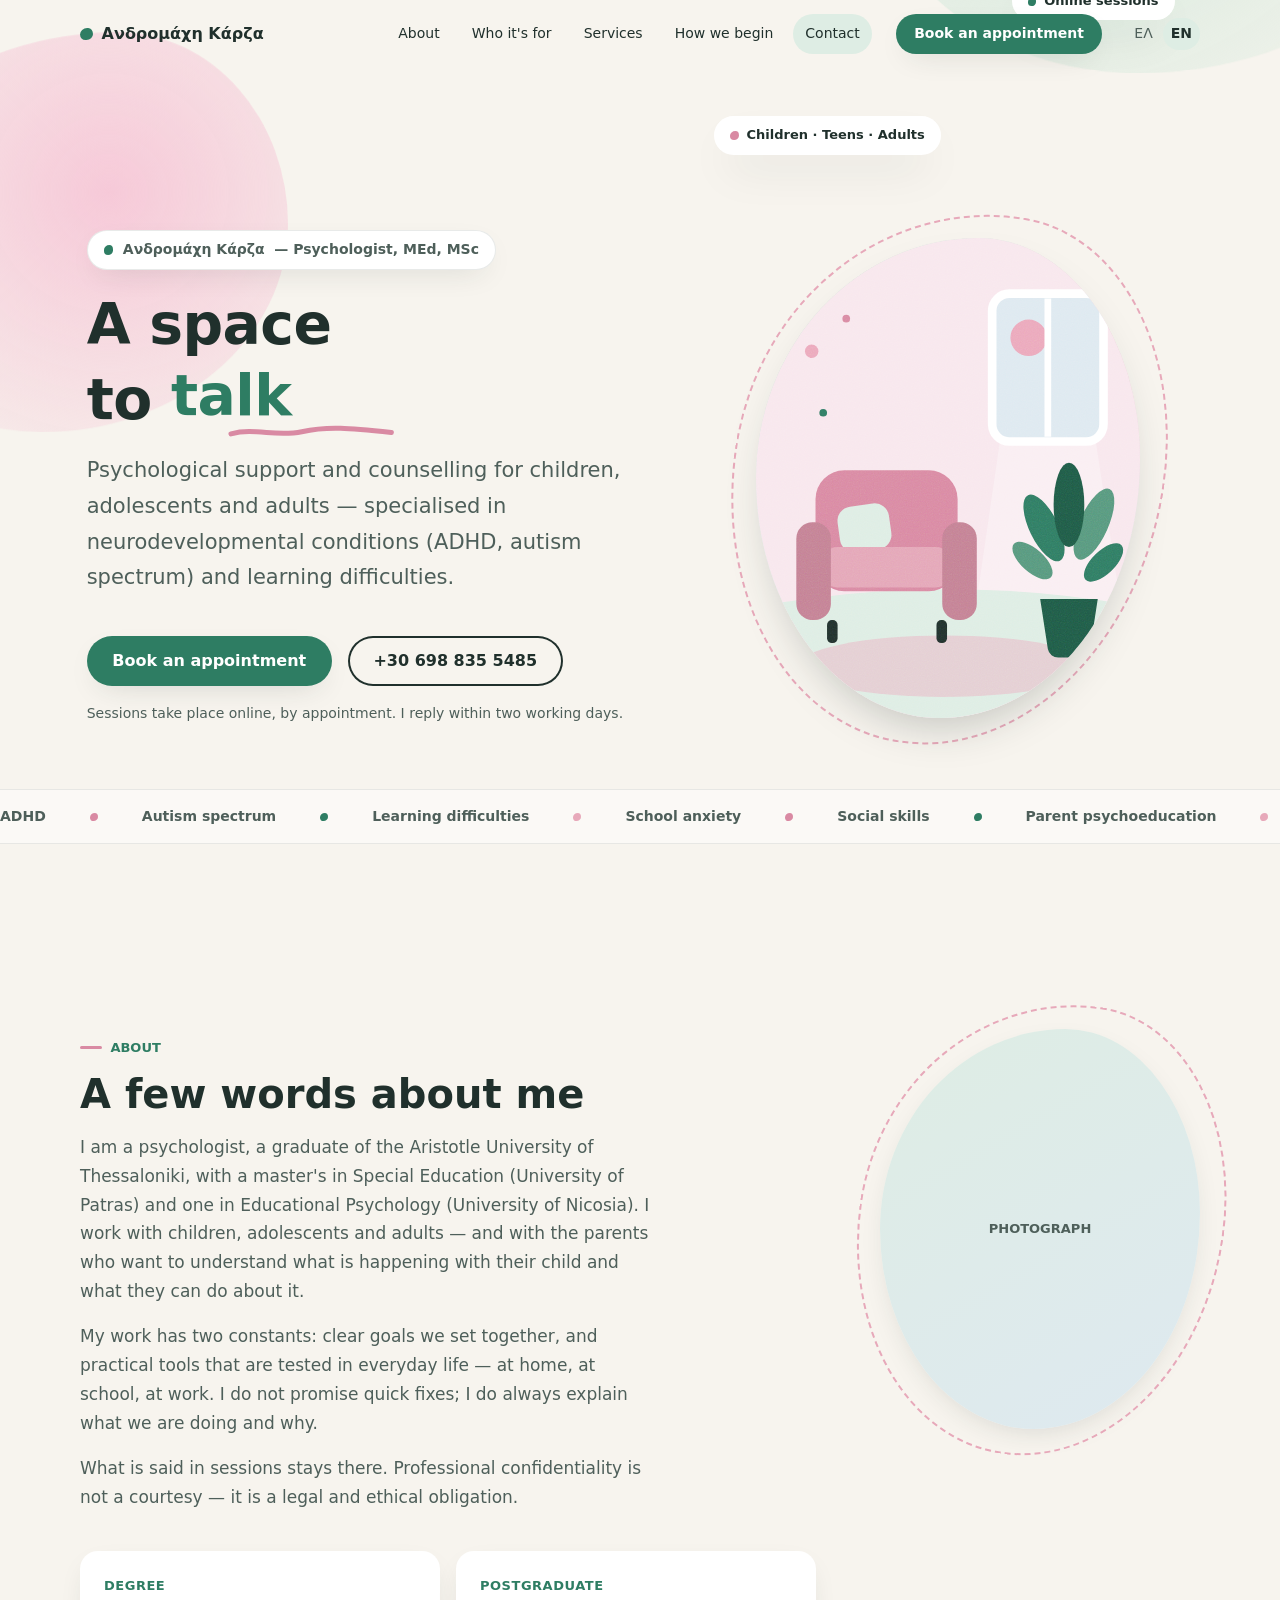
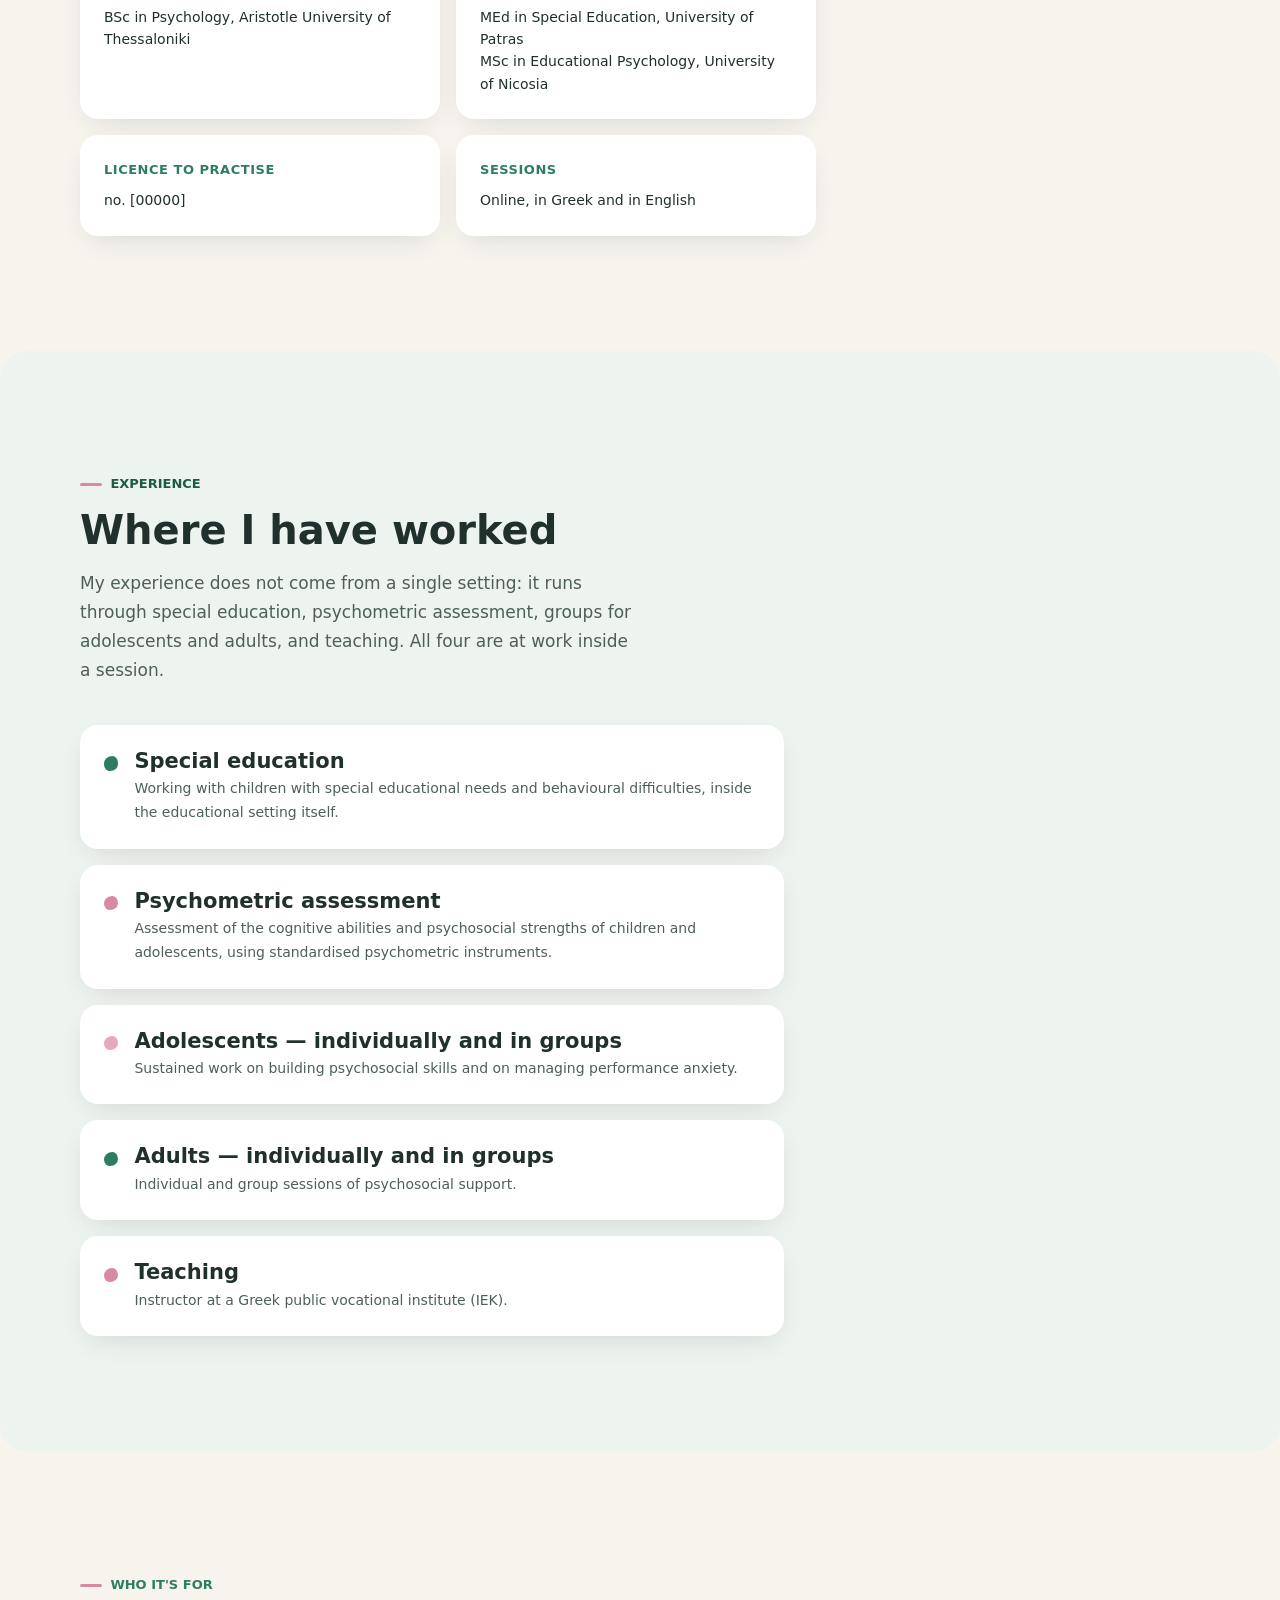
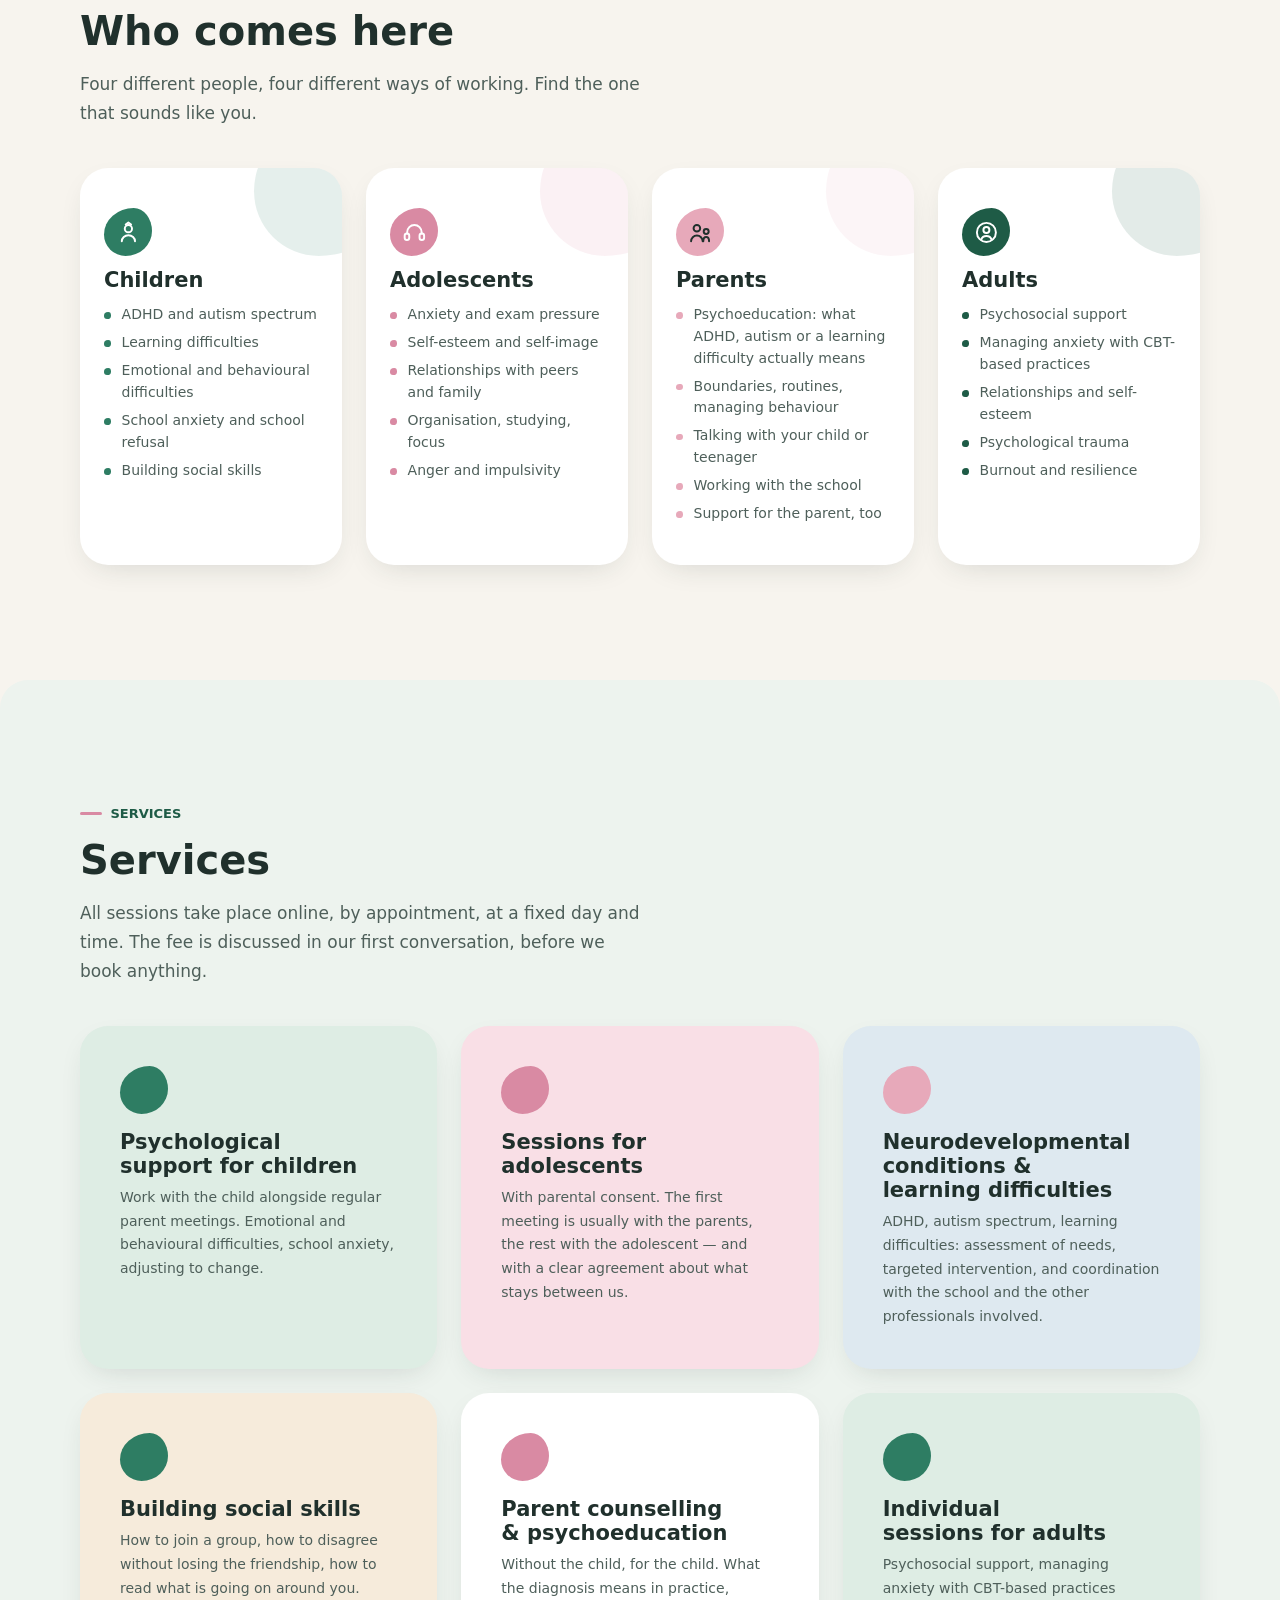
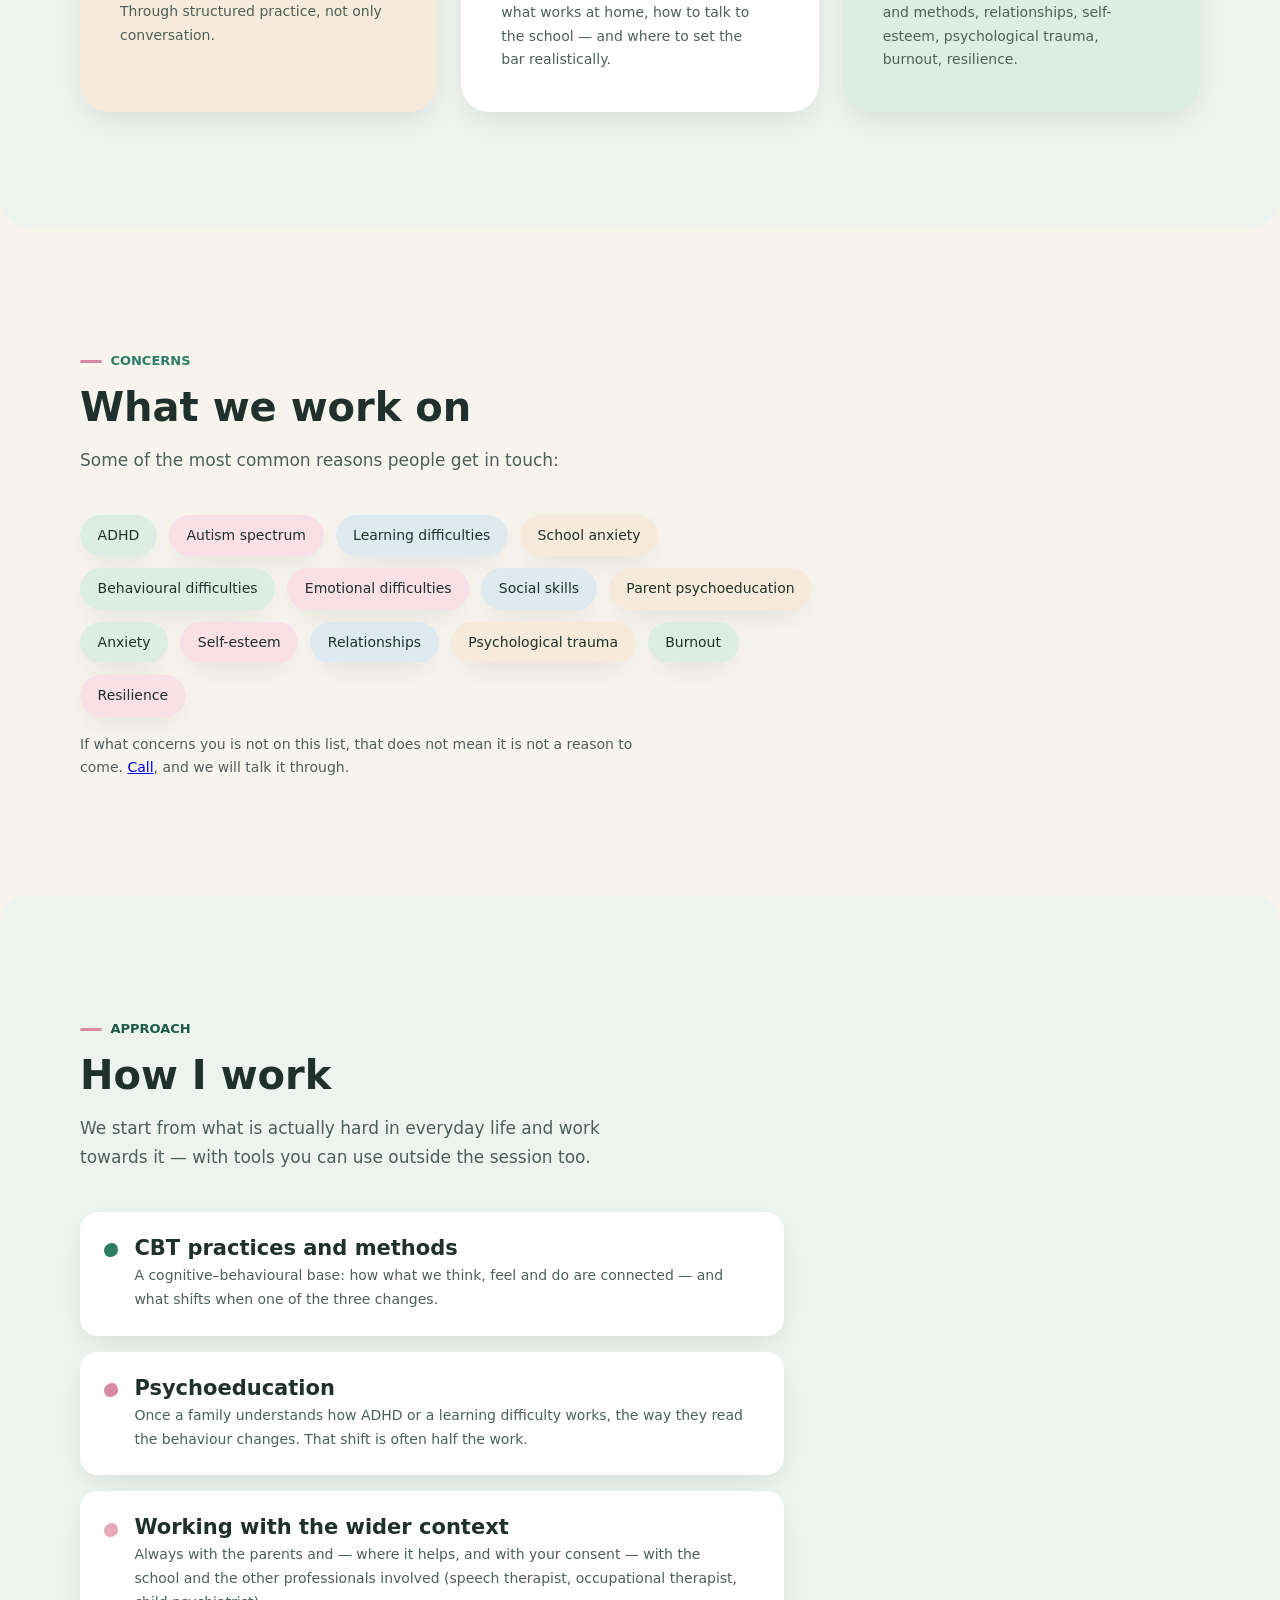
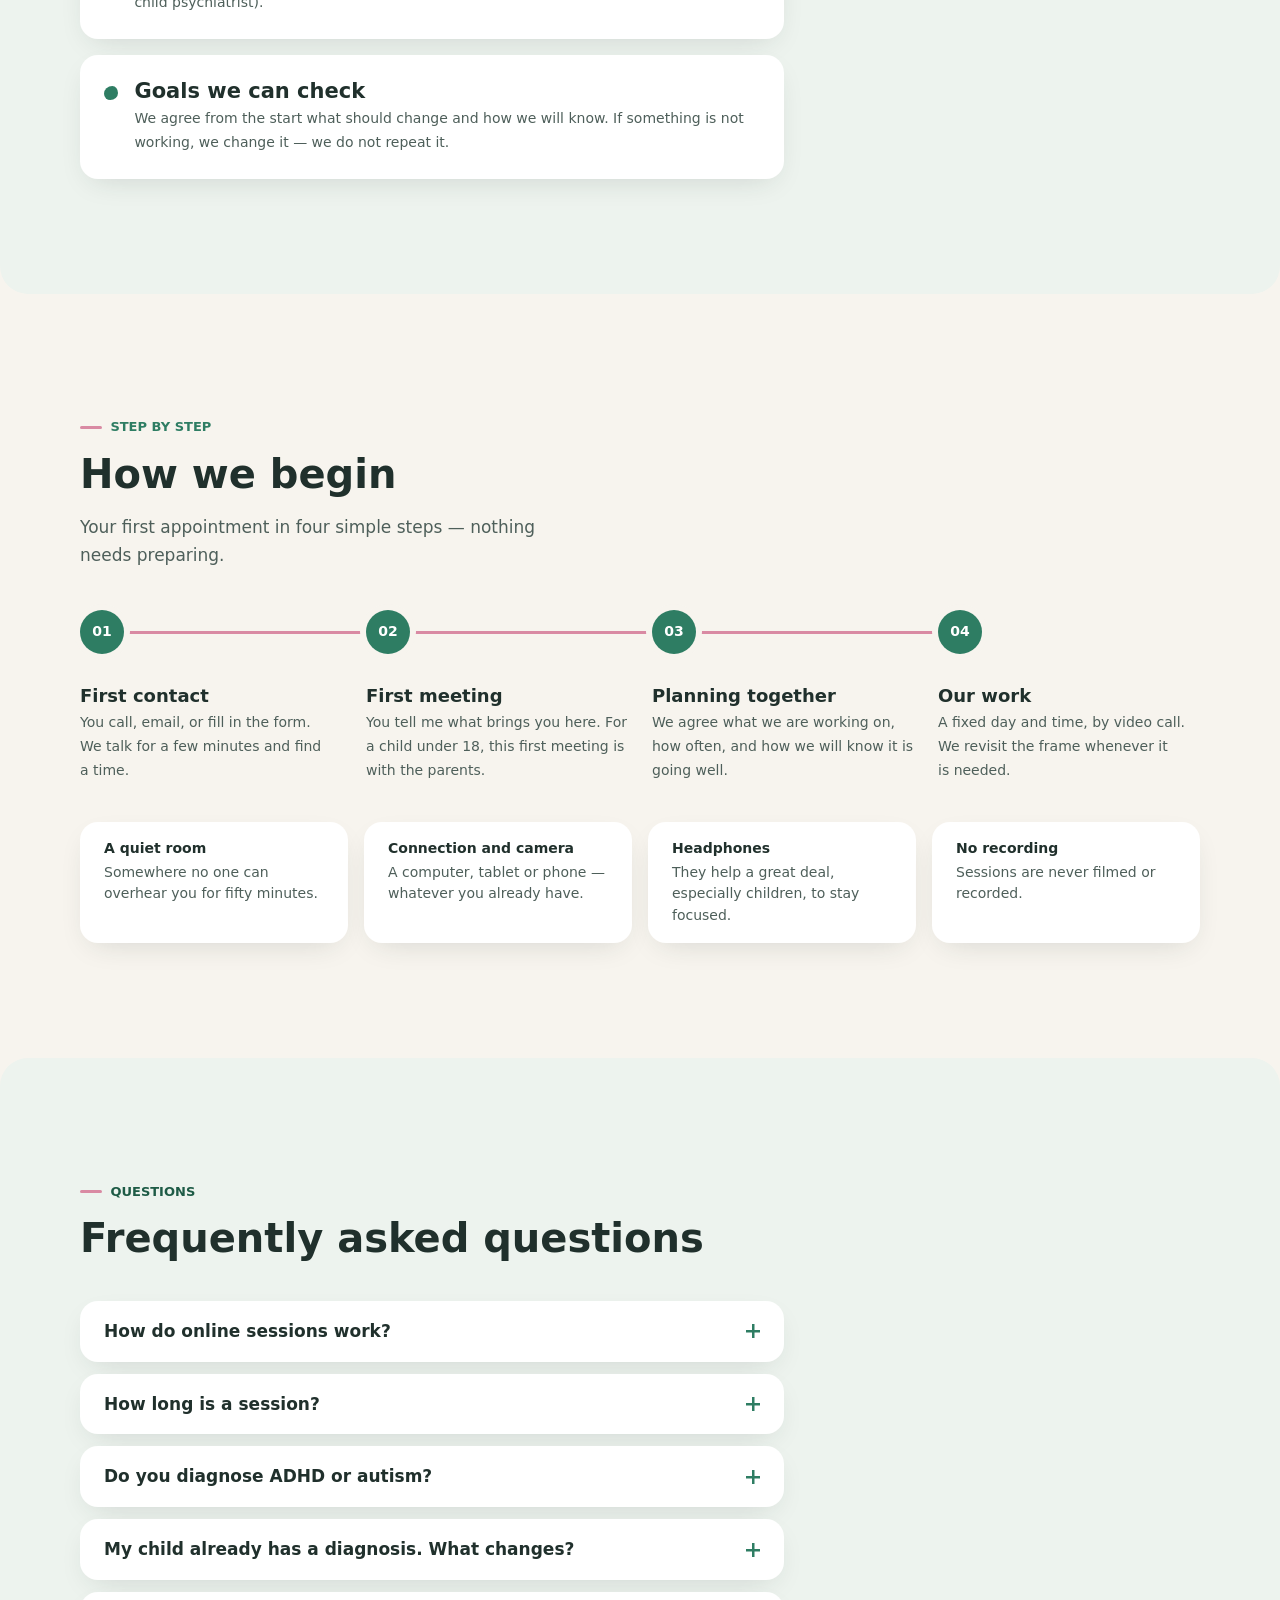
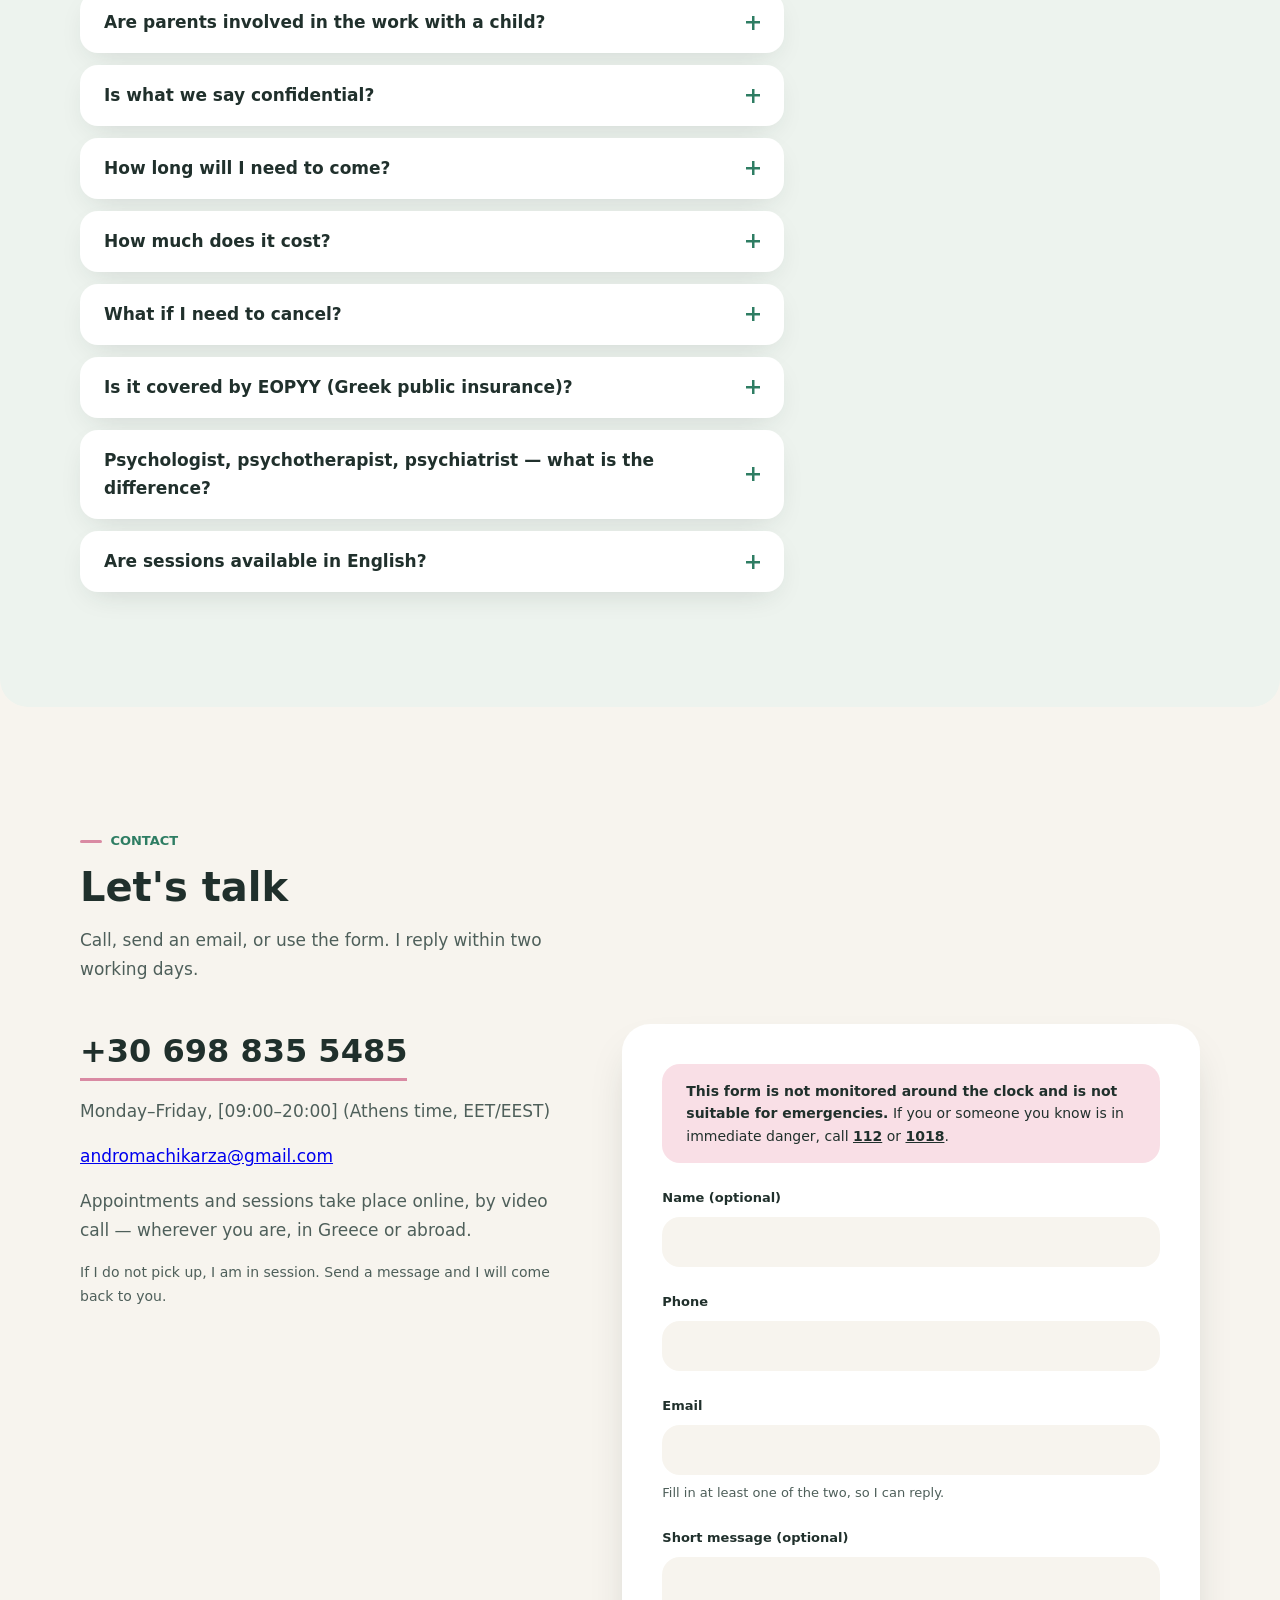
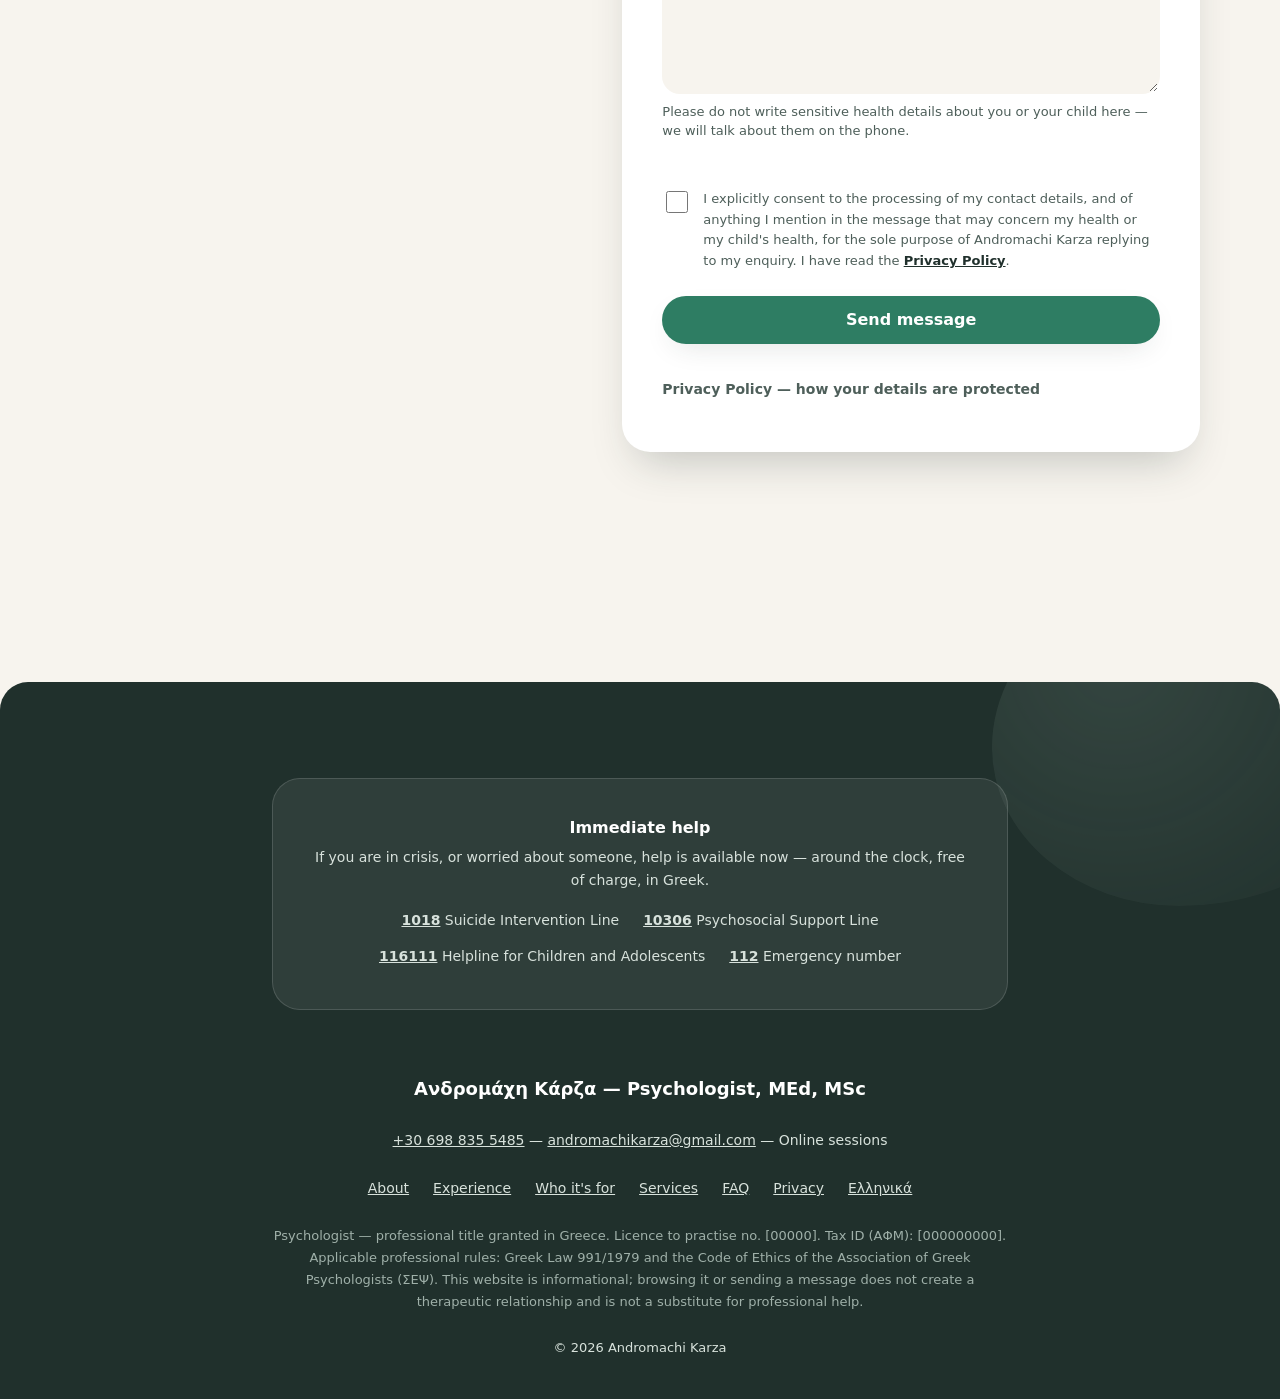
==== commit e8c637b5: "Rose palette, 3-word Greek hero rotor, updated about/FAQ copy Co-Authored-By: Claude Opus 5.5 (1M co" ====
--- a/en/index.html
+++ b/en/index.html
@@ -221,19 +221,19 @@
       <div class="hero__visual">
         <div class="hero__img" role="img" aria-label="Illustration: a therapy corner with an armchair, a plant and a sunlit window">
           <svg viewBox="0 0 400 500" width="400" height="500" preserveAspectRatio="xMidYMid slice" aria-hidden="true" focusable="false">
-            <rect width="400" height="500" fill="#F6EBDB"/>
+            <rect width="400" height="500" fill="#F8E7ED"/>
             <rect x="246" y="58" width="116" height="154" rx="18" fill="#DEE9F0"/>
-            <circle cx="284" cy="104" r="19" fill="#EDB458"/>
+            <circle cx="284" cy="104" r="19" fill="#EBA9BC"/>
             <rect x="246" y="58" width="116" height="154" rx="18" fill="none" stroke="#FFFFFF" stroke-width="9"/>
             <line x1="304" y1="63" x2="304" y2="207" stroke="#FFFFFF" stroke-width="7"/>
             <path d="M254 212 L354 212 L398 500 L212 500 Z" fill="#FFFFFF" opacity="0.28"/>
             <path d="M0 384 Q200 348 400 384 L400 500 L0 500 Z" fill="#DEEDE4"/>
-            <ellipse cx="196" cy="446" rx="152" ry="32" fill="#EDB458" opacity="0.45"/>
-            <rect x="62" y="242" width="148" height="126" rx="30" fill="#E8825F"/>
+            <ellipse cx="196" cy="446" rx="152" ry="32" fill="#EBA9BC" opacity="0.45"/>
+            <rect x="62" y="242" width="148" height="126" rx="30" fill="#D98AA3"/>
             <rect x="86" y="278" width="54" height="48" rx="15" fill="#DEEDE4" transform="rotate(-8 113 302)"/>
-            <rect x="66" y="322" width="140" height="42" rx="19" fill="#F0936F"/>
-            <rect x="42" y="296" width="36" height="102" rx="17" fill="#D96F4C"/>
-            <rect x="194" y="296" width="36" height="102" rx="17" fill="#D96F4C"/>
+            <rect x="66" y="322" width="140" height="42" rx="19" fill="#E4A7B8"/>
+            <rect x="42" y="296" width="36" height="102" rx="17" fill="#C48295"/>
+            <rect x="194" y="296" width="36" height="102" rx="17" fill="#C48295"/>
             <rect x="74" y="398" width="11" height="24" rx="5" fill="#20302C"/>
             <rect x="188" y="398" width="11" height="24" rx="5" fill="#20302C"/>
             <ellipse cx="300" cy="302" rx="15" ry="38" fill="#2E7D63" transform="rotate(-26 300 302)"/>
@@ -242,8 +242,8 @@
             <ellipse cx="288" cy="336" rx="12" ry="26" fill="#57997F" transform="rotate(-48 288 336)"/>
             <ellipse cx="362" cy="338" rx="12" ry="26" fill="#2E7D63" transform="rotate(46 362 338)"/>
             <path d="M296 376 h60 l-8 52 a11 11 0 0 1 -11 9 h-22 a11 11 0 0 1 -11 -9 Z" fill="#1E5B46"/>
-            <circle cx="58" cy="118" r="7" fill="#EDB458"/>
-            <circle cx="94" cy="84" r="4" fill="#E8825F"/>
+            <circle cx="58" cy="118" r="7" fill="#EBA9BC"/>
+            <circle cx="94" cy="84" r="4" fill="#D98AA3"/>
             <circle cx="70" cy="182" r="4" fill="#2E7D63"/>
           </svg>
         </div>
--- a/css/style.css
+++ b/css/style.css
@@ -61,7 +61,7 @@
   --card:  #FFFFFF;
   --wash:  #EDF3EE;   /* alternating section band — 6.00:1 with --ink-2 */
   --mint:  #DEEDE4;
-  --peach: #FBE5D6;
+  --peach: #F9DFE6;
   --sand:  #F6EBDB;
   --sky:   #DEE9F0;
 
@@ -72,8 +72,8 @@
   /* accents — teal is the only accent allowed as text (paper/card only) */
   --teal:      #2E7D63;   /* 4.52:1 on paper, 4.96:1 on card */
   --teal-deep: #1E5B46;   /* hover; 7.95:1 under white */
-  --coral:     #E8825F;   /* decorative only */
-  --amber:     #EDB458;   /* decorative only */
+  --coral:     #D98AA3;   /* decorative only */
+  --amber:     #E7A9BA;   /* decorative only */
 
   /* type — root stays 100%, clamp() on rem */
   --ff: 'Commissioner', 'Commissioner Fallback', system-ui, sans-serif;
@@ -334,8 +334,8 @@
   will-change: transform;
 }
 .blob--mint  { background: radial-gradient(circle at 30% 30%, #CDE7D8, rgba(205, 231, 216, 0)); }
-.blob--peach { background: radial-gradient(circle at 60% 40%, #FAD9C0, rgba(250, 217, 192, 0)); }
-.blob--amber { background: radial-gradient(circle at 40% 40%, #F6DCA6, rgba(246, 220, 166, 0)); }
+.blob--peach { background: radial-gradient(circle at 60% 40%, #F6C9D8, rgba(246, 201, 216, 0)); }
+.blob--amber { background: radial-gradient(circle at 40% 40%, #F3CBD6, rgba(243, 203, 214, 0)); }
 .blob--sky   { background: radial-gradient(circle at 50% 50%, #CFE2EE, rgba(207, 226, 238, 0)); }
 
 @media (prefers-reduced-motion: no-preference) {
@@ -501,6 +501,7 @@
 .rotor li { height: 1.18em; line-height: 1.18; }
 @media (prefers-reduced-motion: no-preference) {
   html.js .rotor ul { animation: rotor 11s var(--ease) 2.4s infinite; }
+  html.js .rotor--3 ul { animation: rotor-3 9s var(--ease) 2.4s infinite; }
 }
 @keyframes rotor {
   0%, 18%   { transform: translateY(0); }
@@ -508,6 +509,13 @@
   50%, 68%  { transform: translateY(-2.36em); }
   75%, 93%  { transform: translateY(-3.54em); }
   100%      { transform: translateY(-4.72em); }  /* 5th item = 1st: seamless */
+}
+/* Greek hero: 3 words + repeat of the 1st for a seamless loop */
+@keyframes rotor-3 {
+  0%, 27%   { transform: translateY(0); }
+  33%, 60%  { transform: translateY(-1.18em); }
+  66%, 93%  { transform: translateY(-2.36em); }
+  100%      { transform: translateY(-3.54em); }  /* 4th item = 1st: seamless */
 }
 
 .squig {
@@ -574,8 +582,8 @@
   border-radius: 58% 42% 52% 48% / 50% 46% 54% 50%;
   background:
     radial-gradient(85% 70% at 22% 20%, #CDE7D8 0%, rgba(205, 231, 216, 0) 60%),
-    radial-gradient(80% 75% at 85% 30%, #F6DCA6 0%, rgba(246, 220, 166, 0) 55%),
-    radial-gradient(90% 80% at 60% 90%, #FAD9C0 0%, rgba(250, 217, 192, 0) 60%),
+    radial-gradient(80% 75% at 85% 30%, #F3CBD6 0%, rgba(243, 203, 214, 0) 55%),
+    radial-gradient(90% 80% at 60% 90%, #F6C9D8 0%, rgba(246, 201, 216, 0) 60%),
     linear-gradient(160deg, #DEEDE4, #DEE9F0);
   box-shadow: var(--shadow-lift);
   overflow: hidden;
@@ -904,6 +912,13 @@
 }
 
 /* the practical strip — what an online session actually needs */
+.kit-wrap { display: grid; gap: var(--s4); margin-top: var(--s6); }
+.kit__label { font-weight: 650; color: var(--ink); }
+.kit-wrap .kit { margin-top: 0; }
+@media (min-width: 1000px) {
+  .kit-wrap { grid-template-columns: 12rem 1fr; align-items: start; }
+  .kit__label { margin-top: var(--s4); }
+}
 .kit { display: grid; gap: var(--s4); margin-top: var(--s6); }
 @media (min-width: 560px)  { .kit { grid-template-columns: 1fr 1fr; } }
 @media (min-width: 1000px) { .kit { grid-template-columns: repeat(4, 1fr); } }
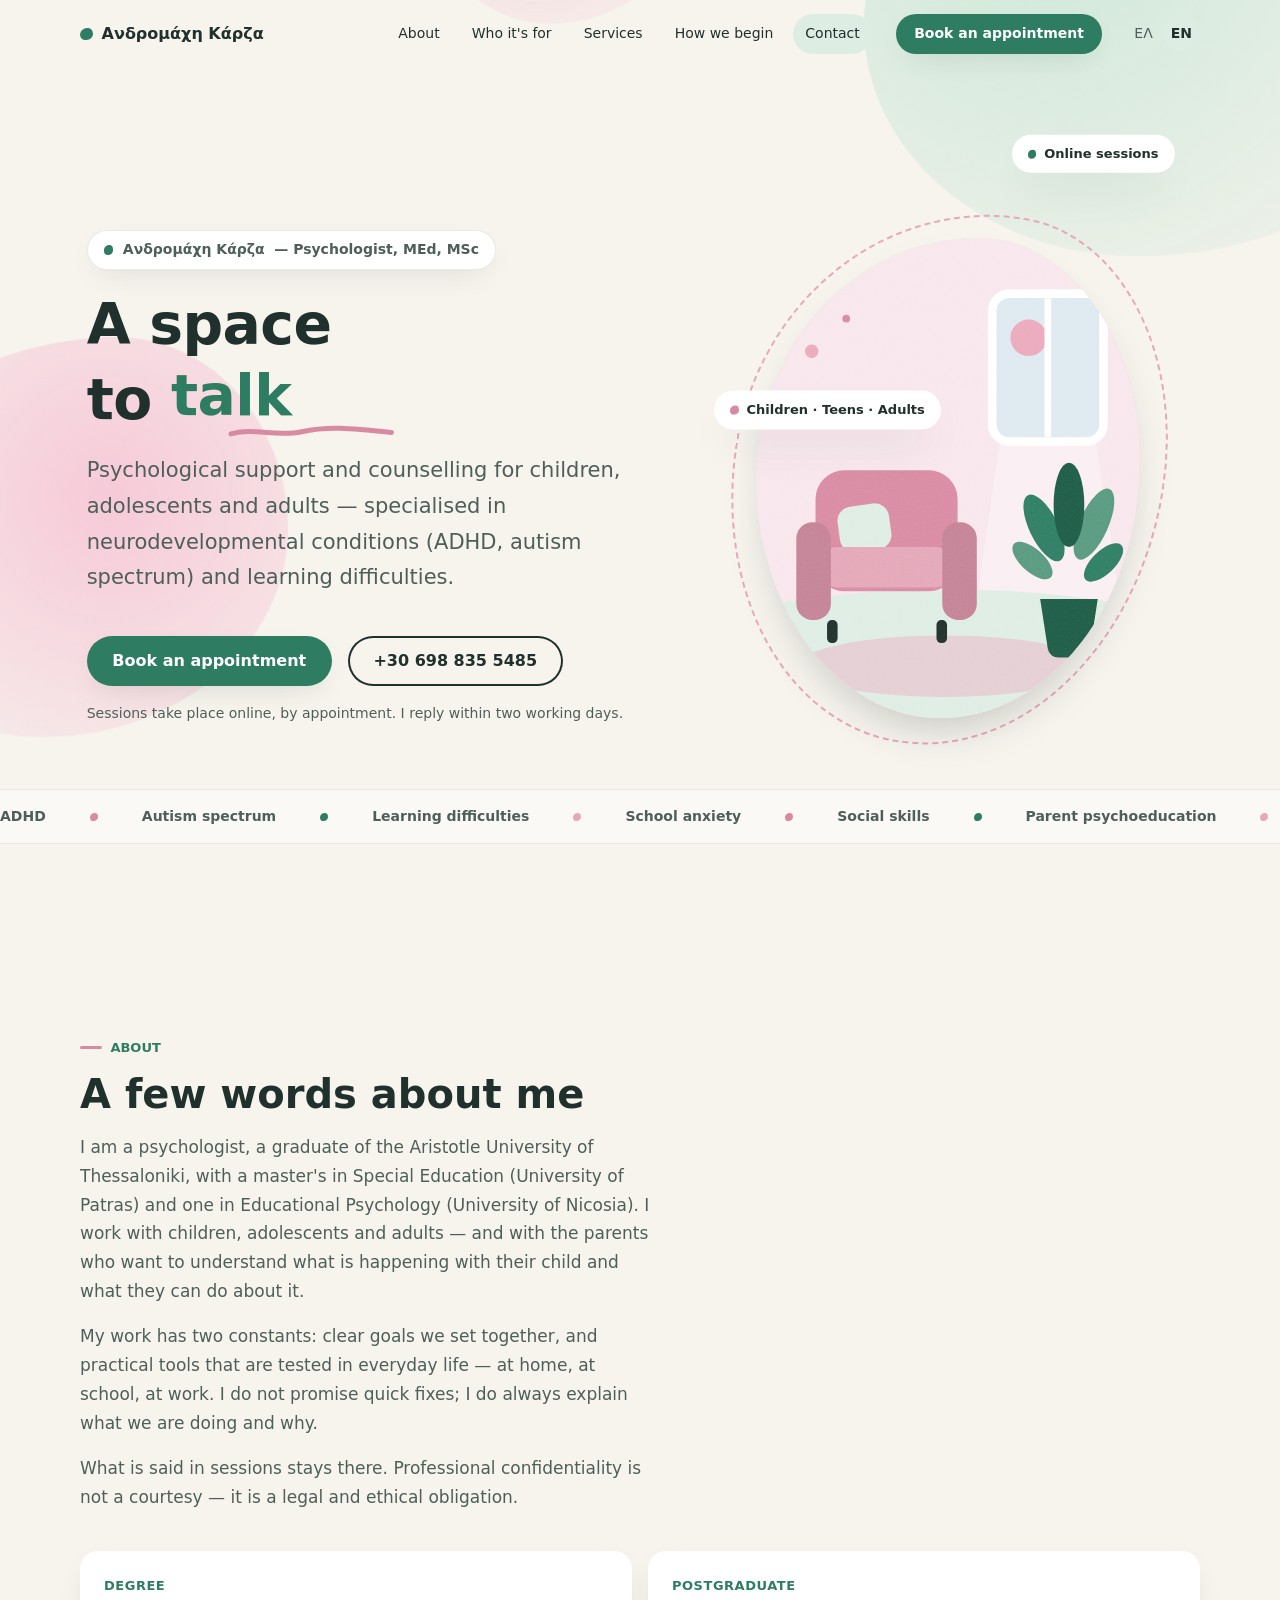
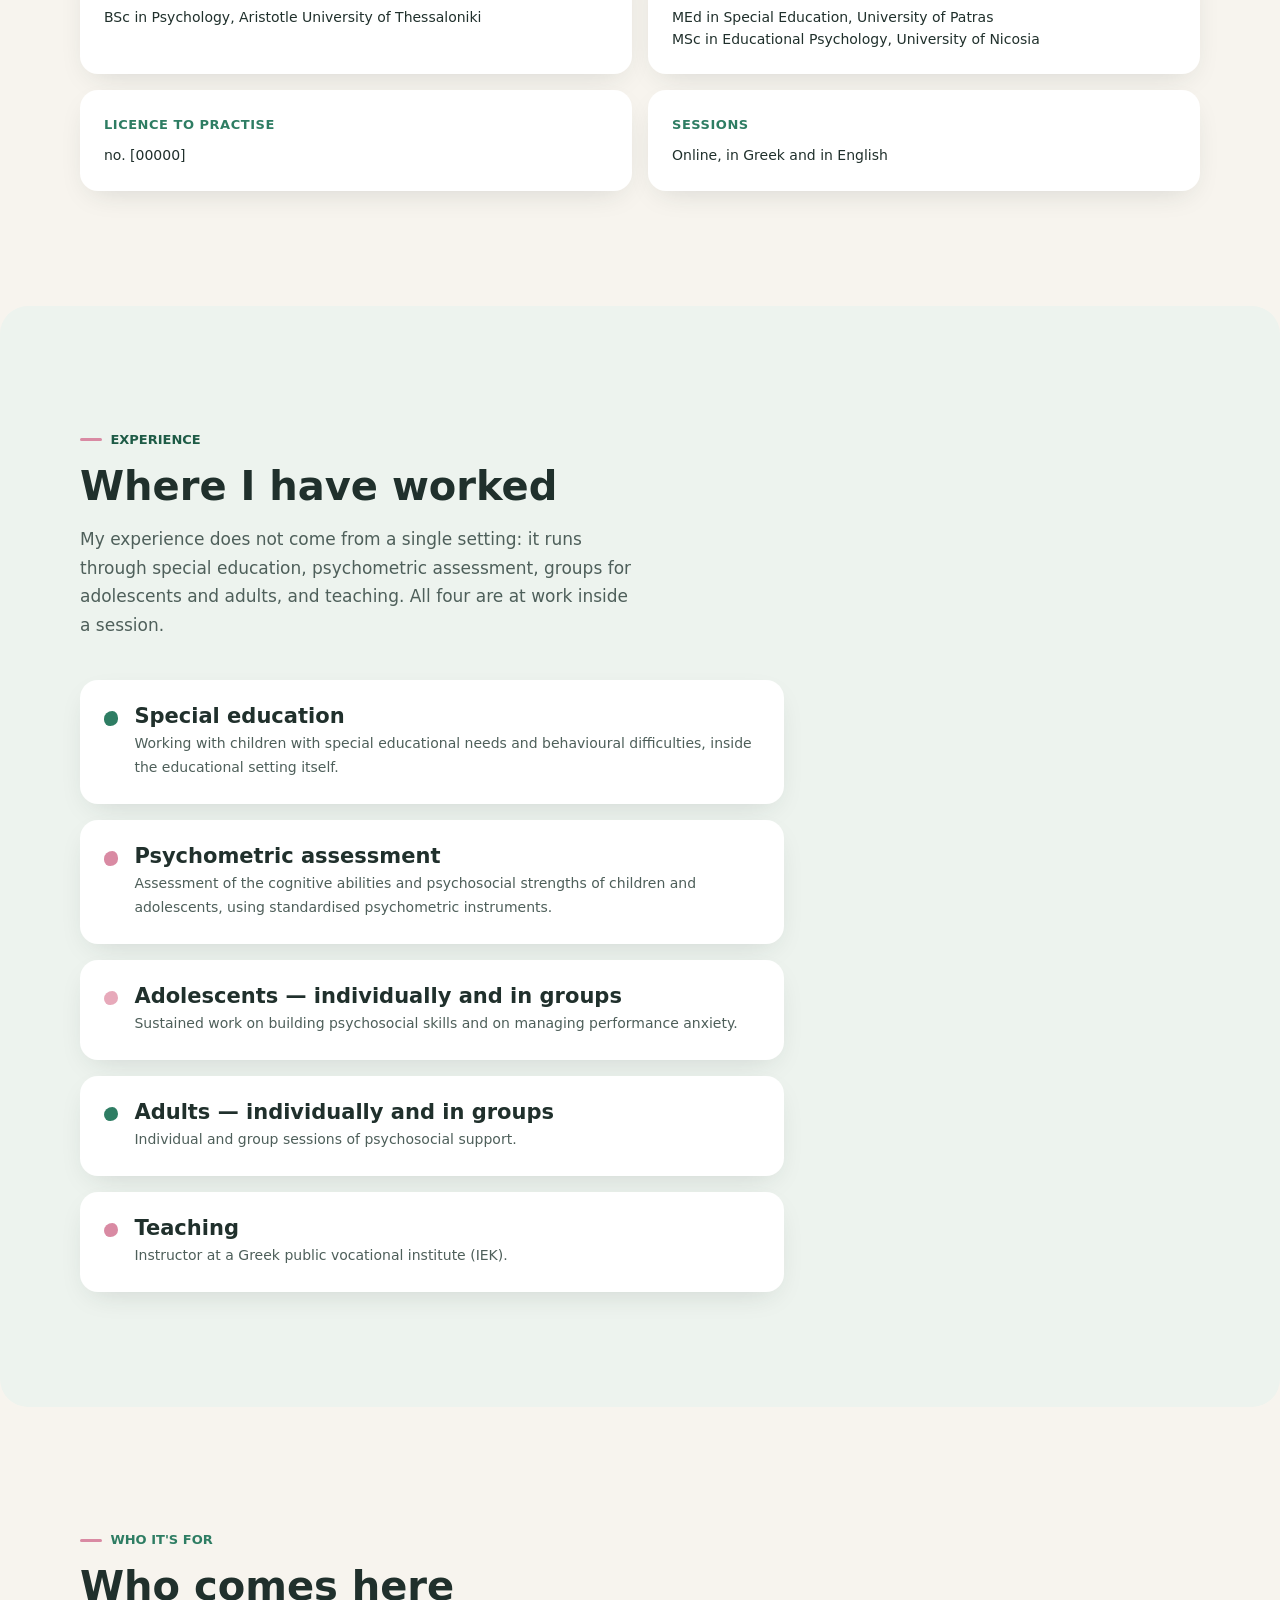
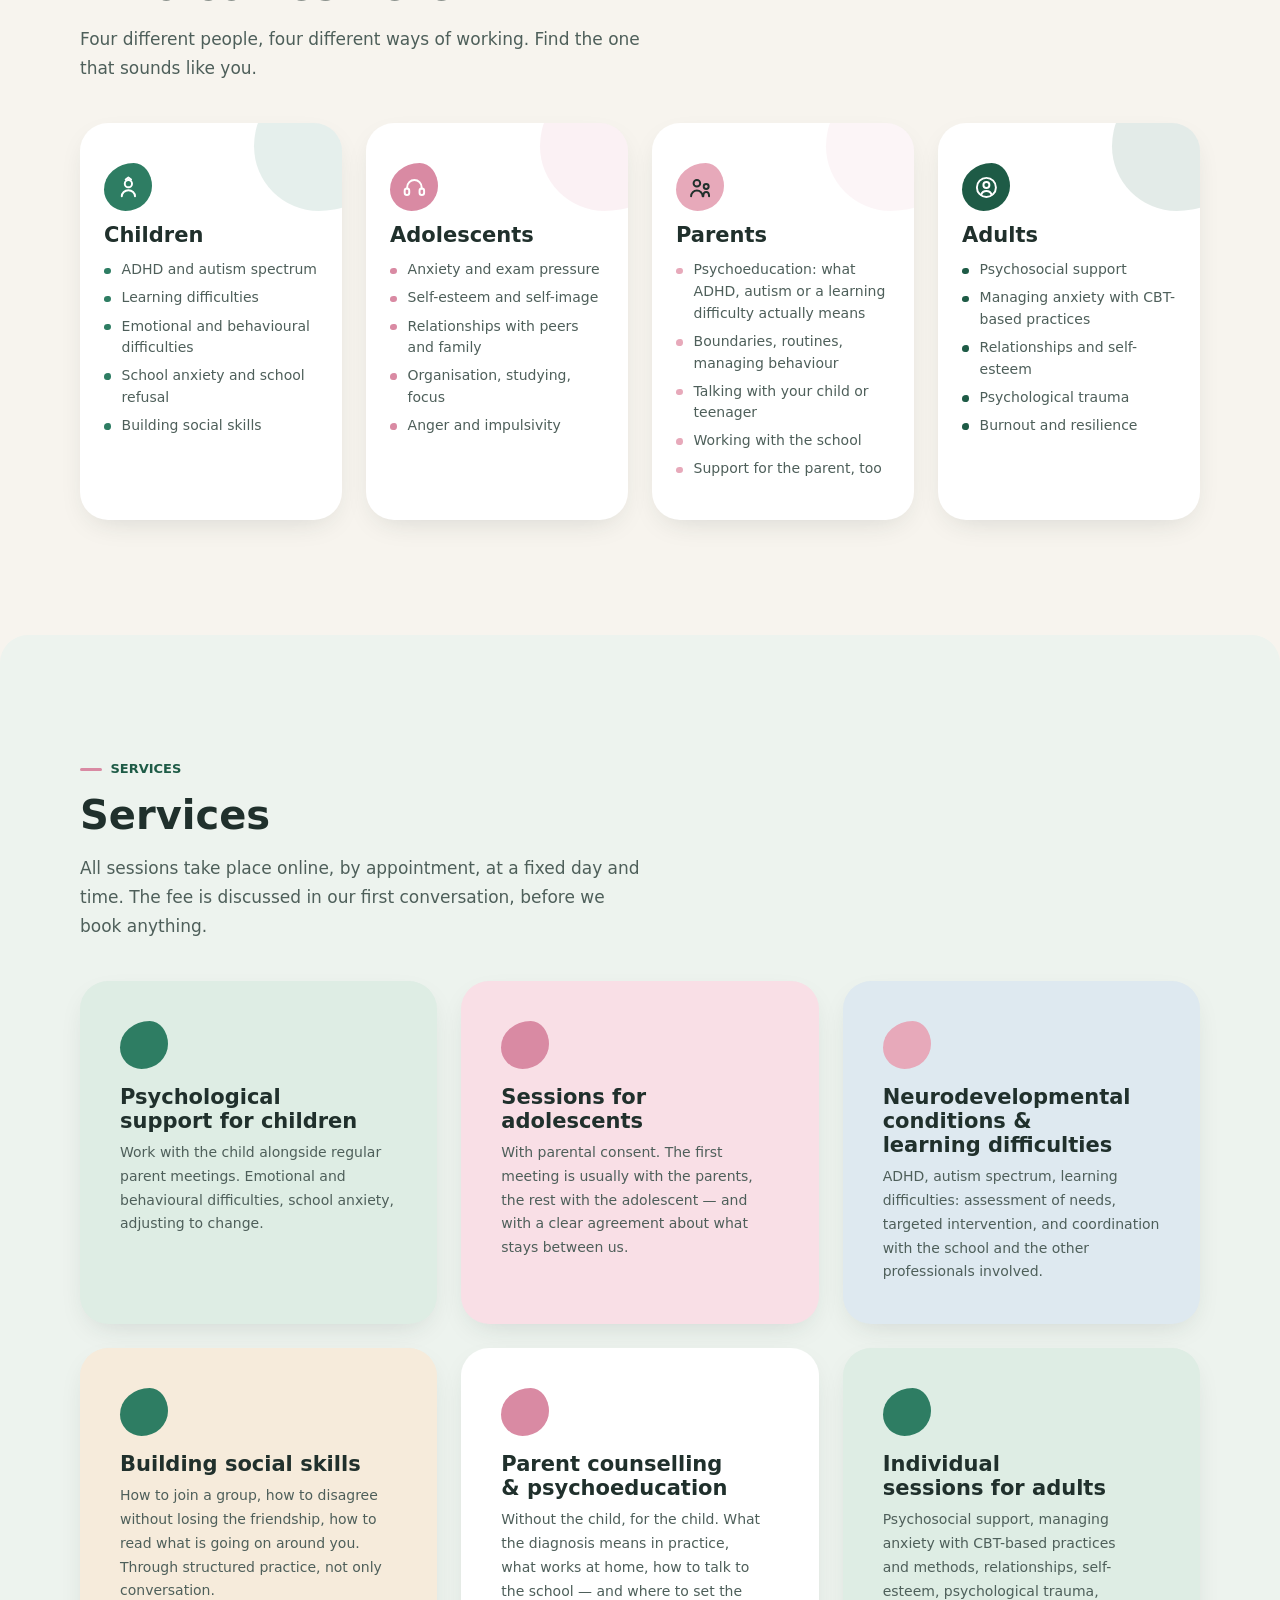
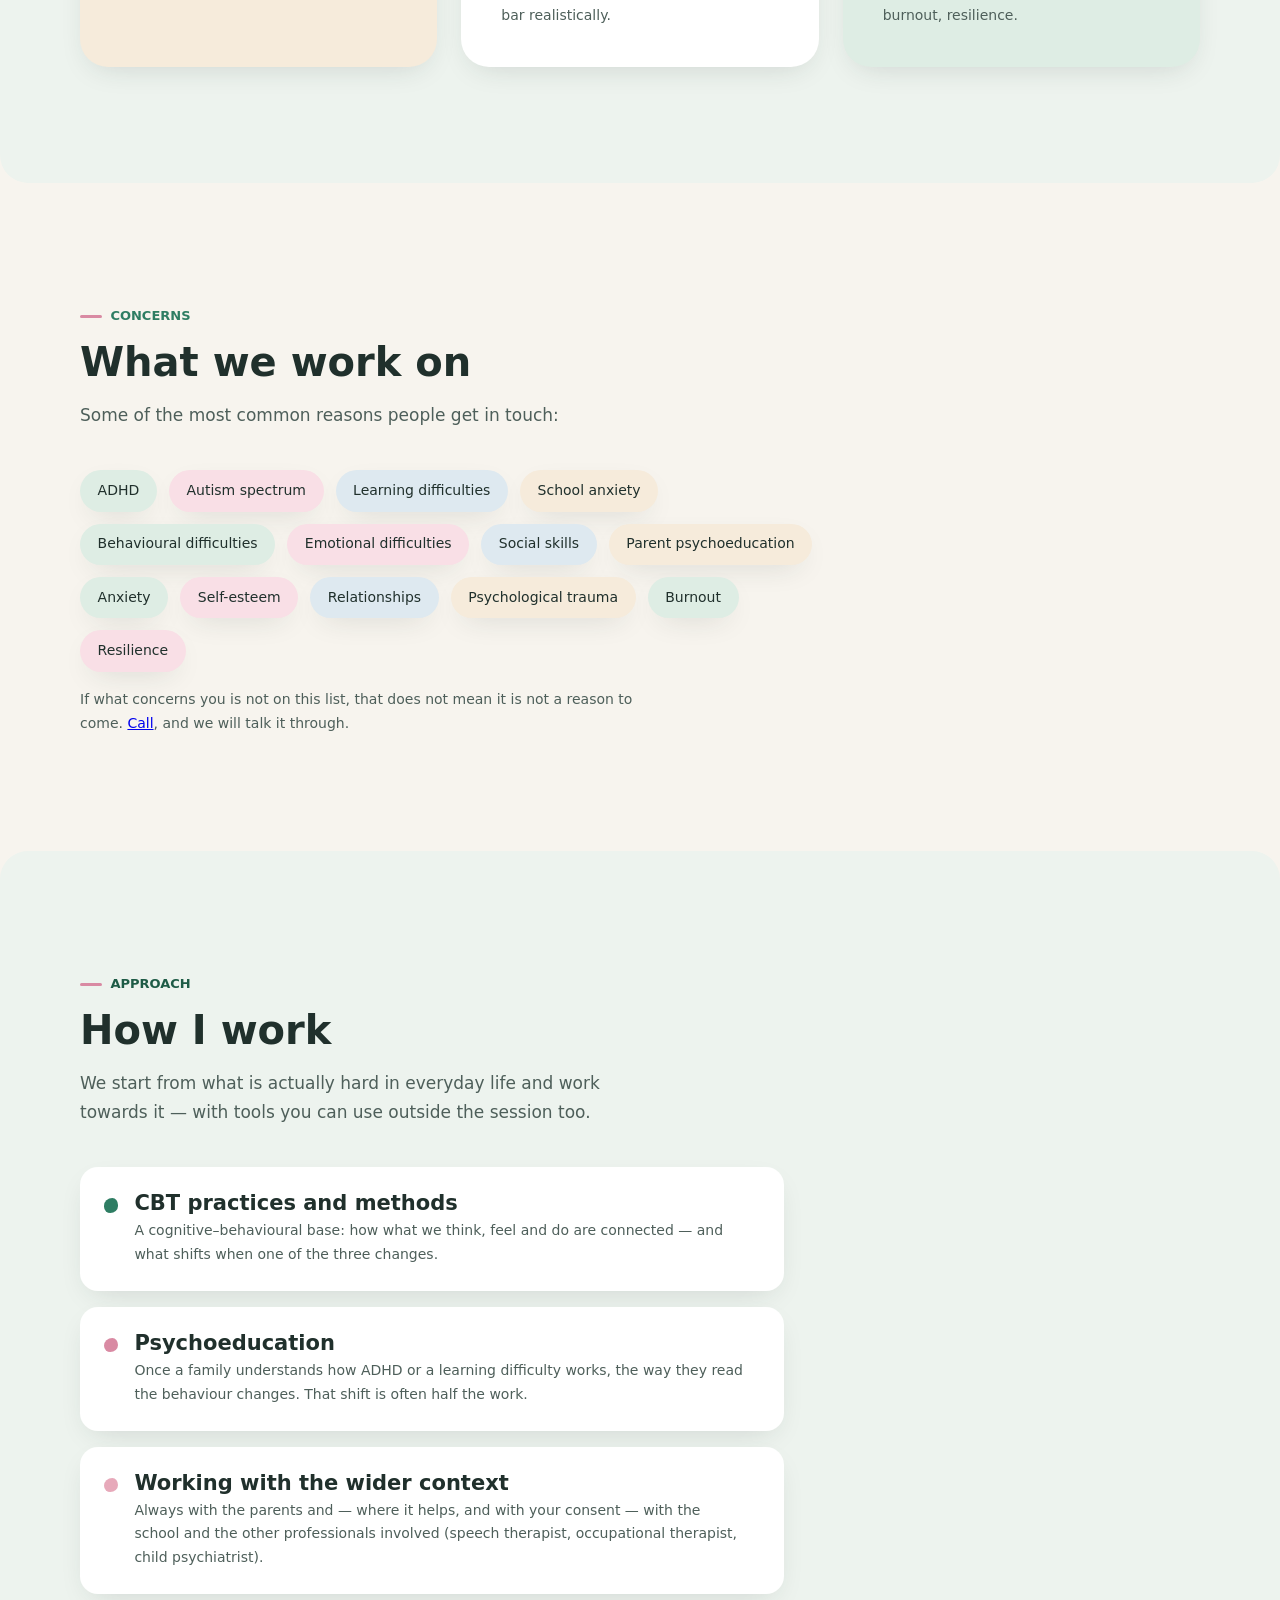
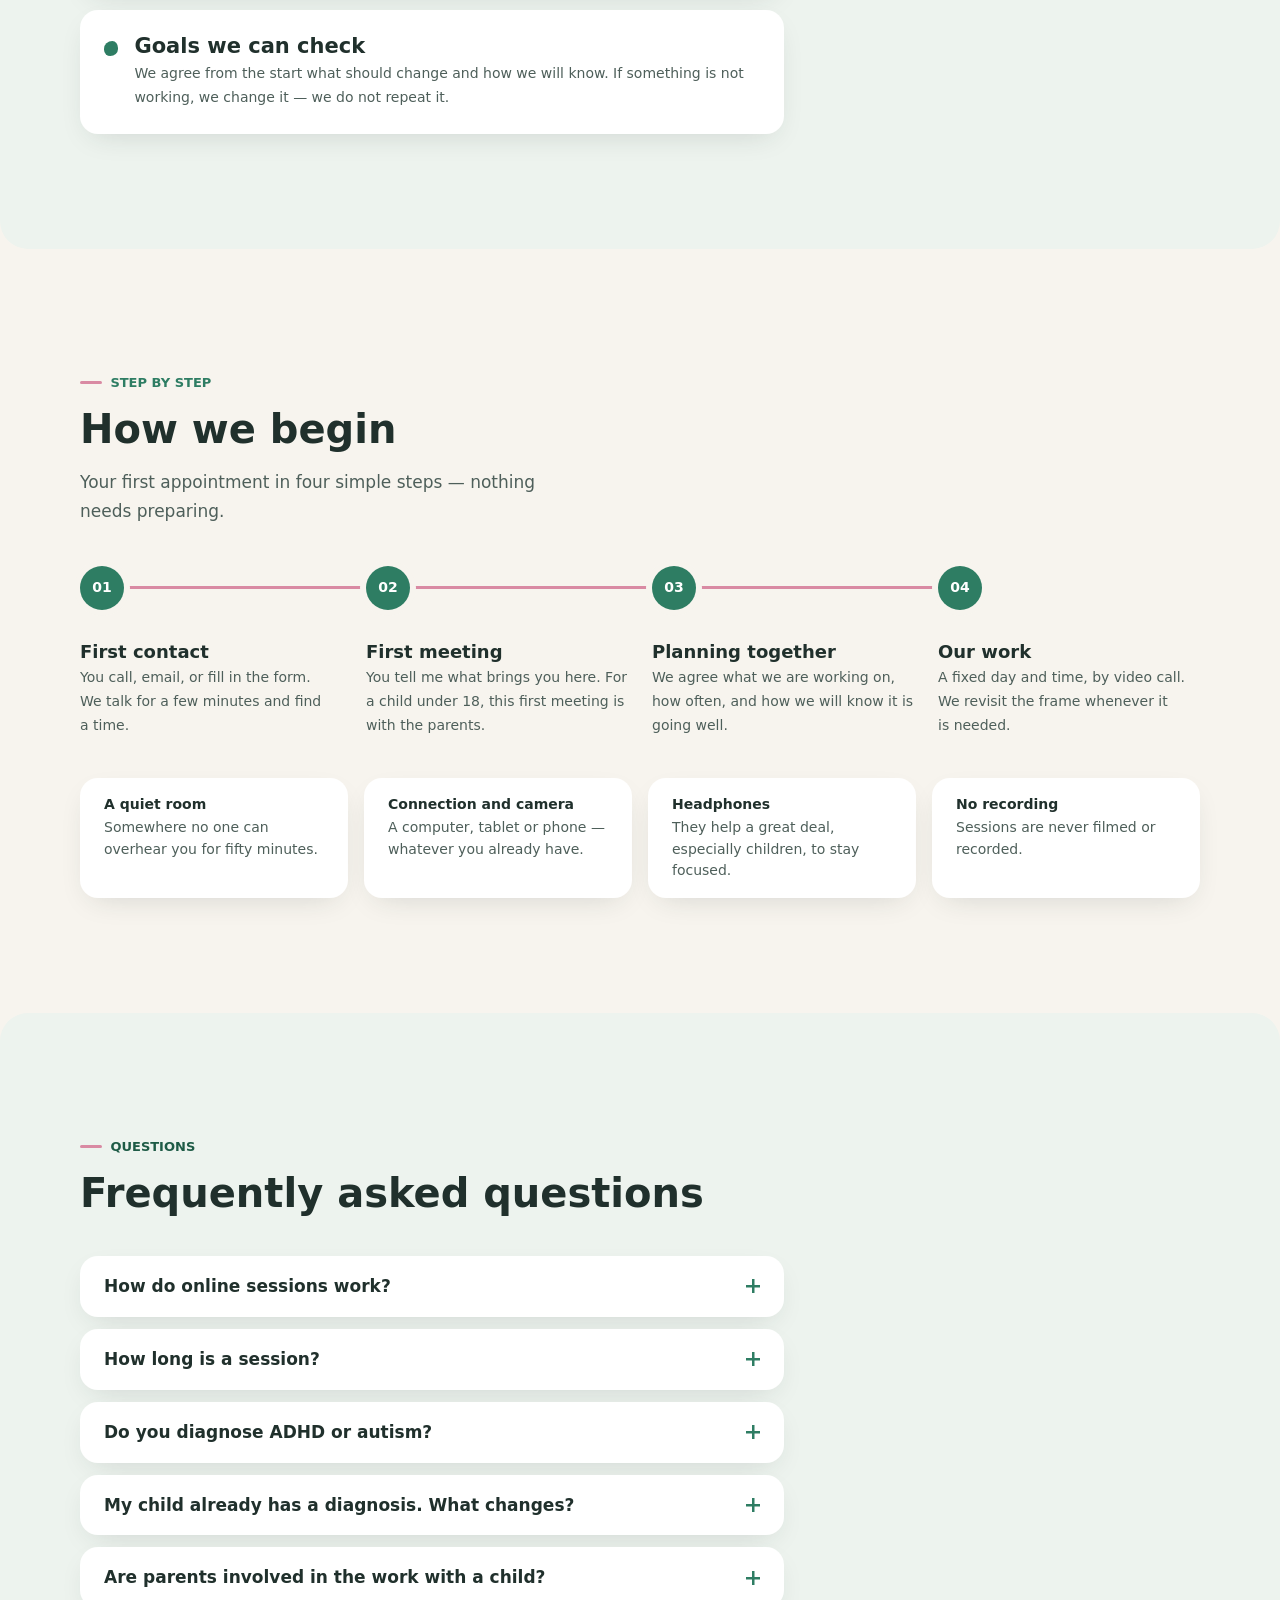
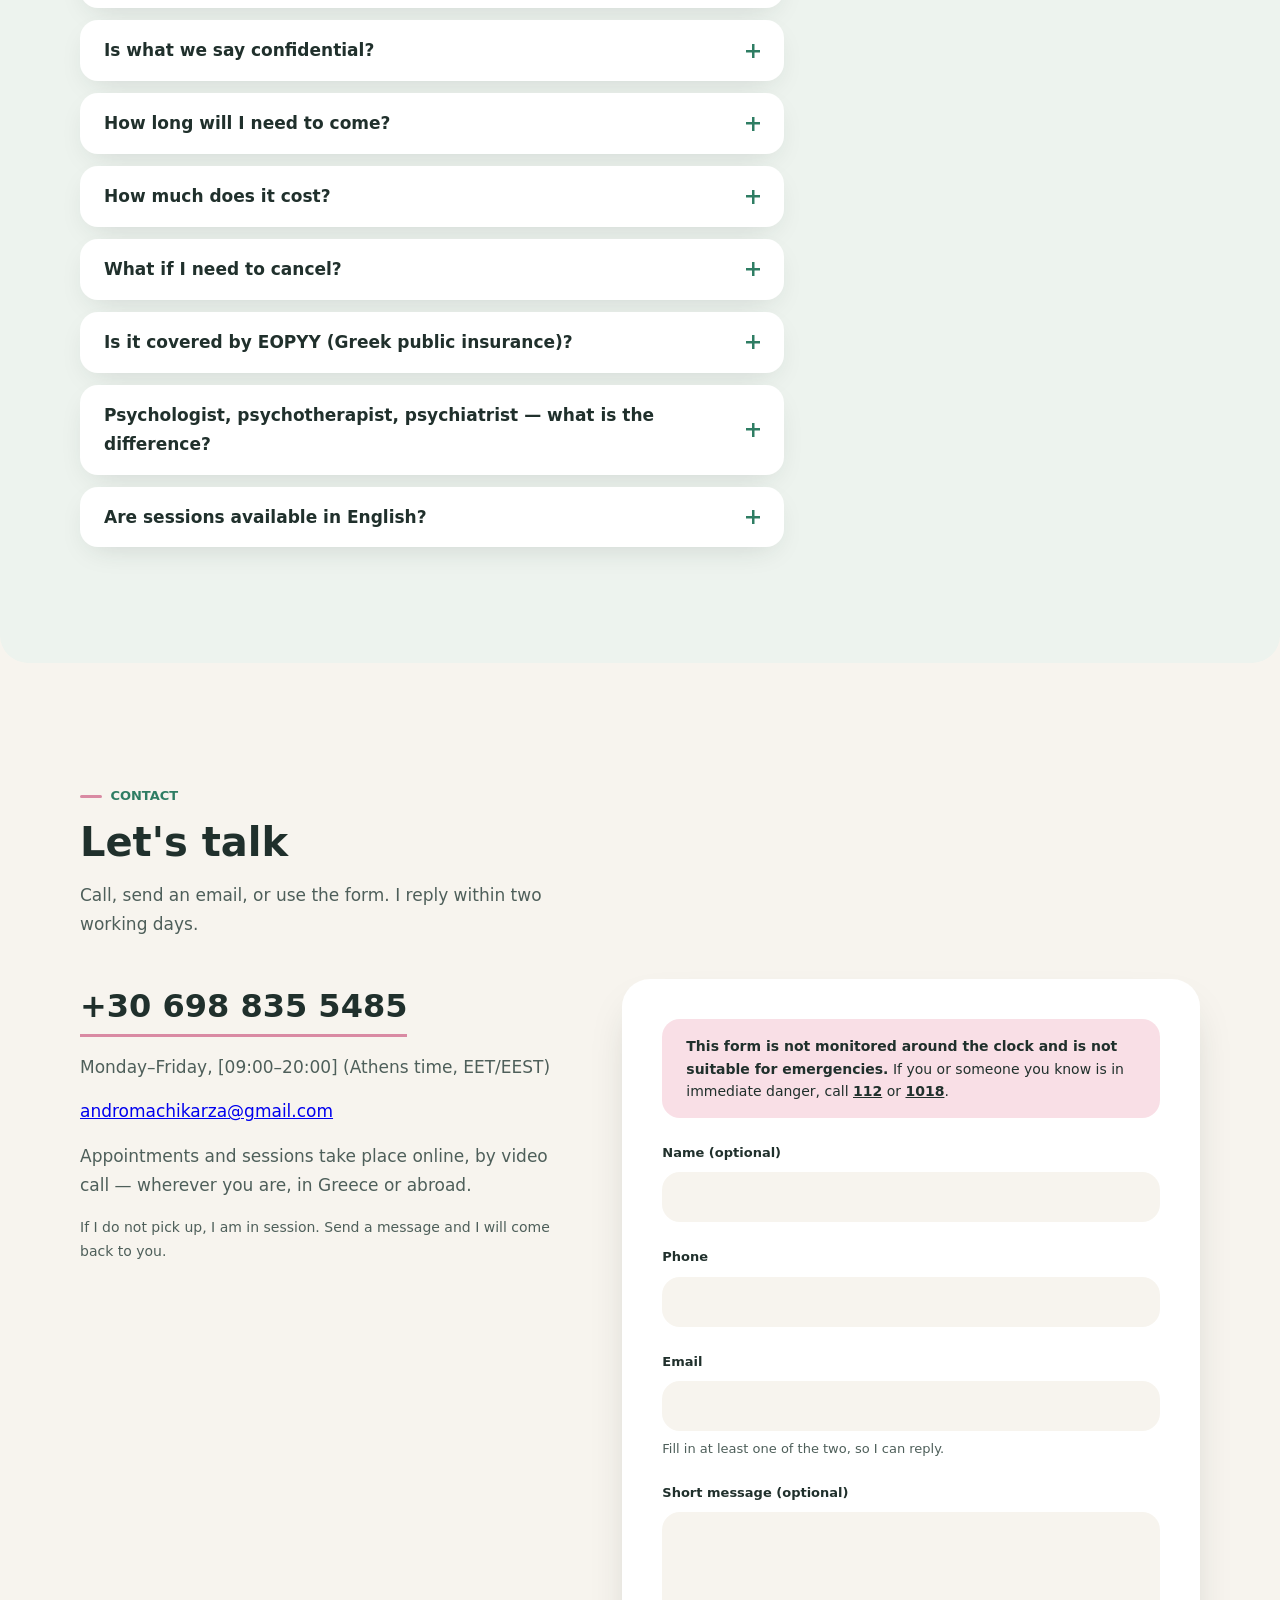
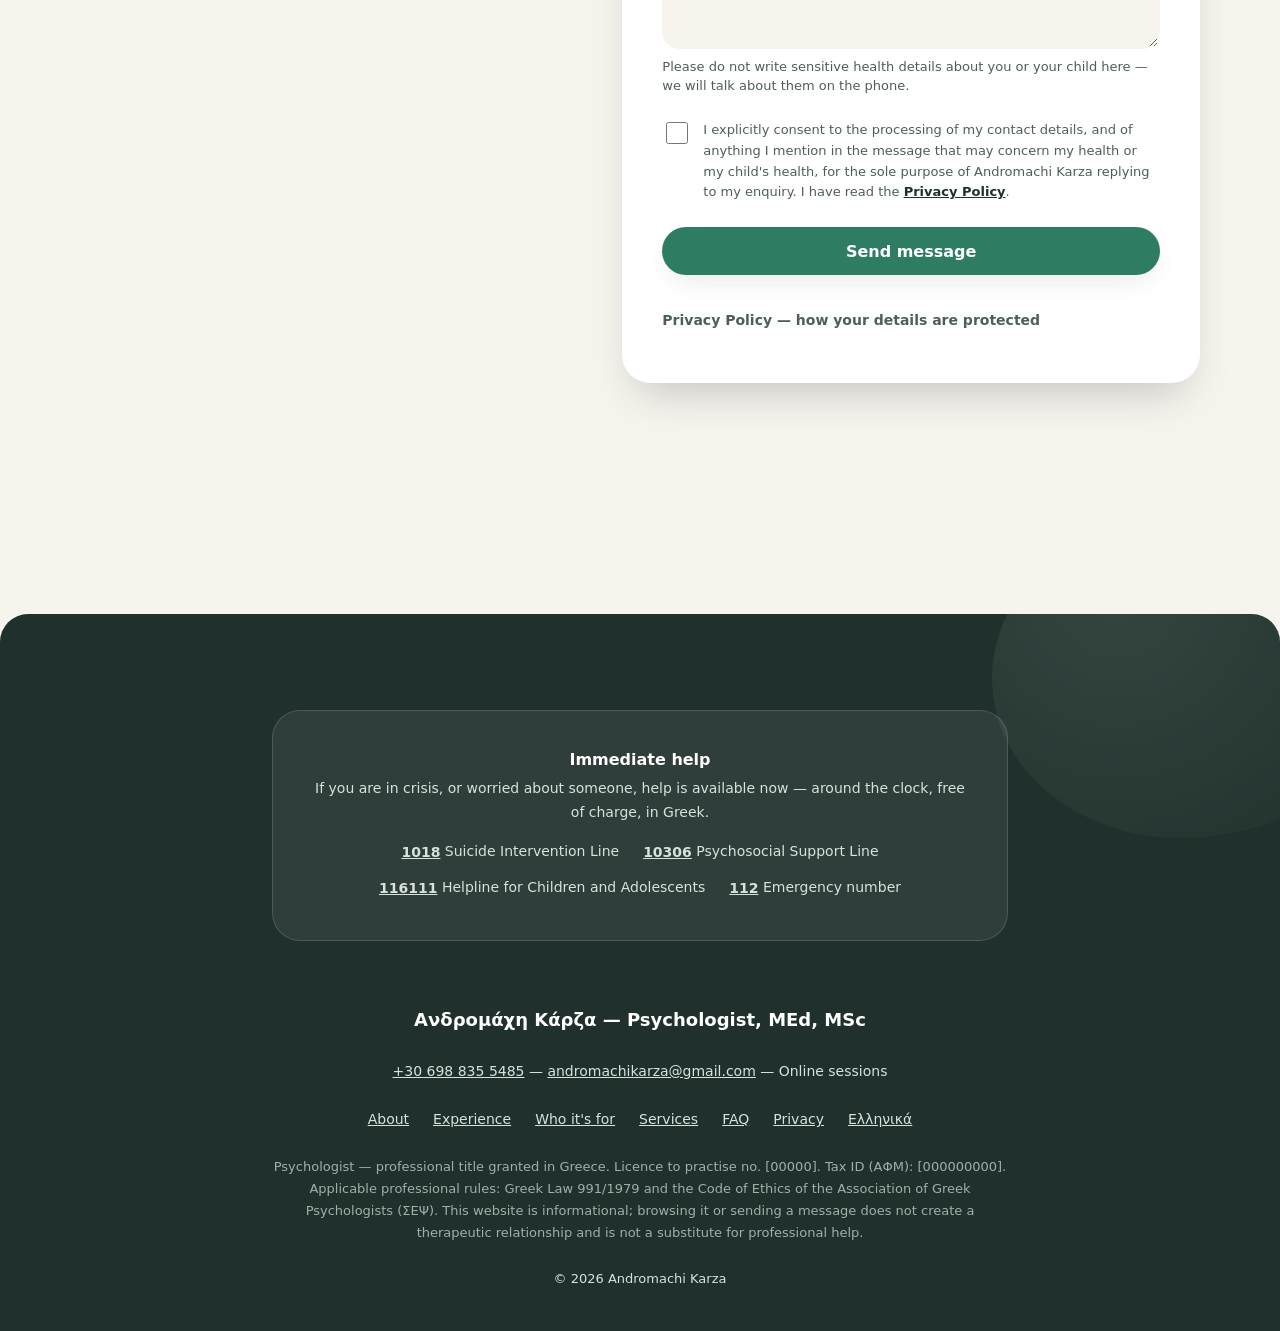
==== commit 38376564: "Host on GitHub Pages: FormSubmit contact form, remove portrait placeholder - Contact form posts to F" ====
--- a/en/index.html
+++ b/en/index.html
@@ -316,10 +316,6 @@
             </div>
           </dl>
         </div>
-
-        <div class="portrait-wrap rv">
-          <div class="portrait" role="img" aria-label="Photograph of Andromachi Karza">PHOTOGRAPH</div>
-        </div>
       </div>
     </div>
   </section>
@@ -738,7 +734,8 @@
             <a href="tel:1018">1018</a>.
           </p>
 
-          <form class="form" data-form data-tel="+30 698 835 5485" action="/contact" method="post">
+          <form class="form" data-form data-tel="+30 698 835 5485" action="https://formsubmit.co/andromachikarza@gmail.com" method="post">
+            <input type="hidden" name="_template" value="table">
             <div class="field">
               <label for="onoma">Name (optional)</label>
               <input id="onoma" name="onoma" type="text" autocomplete="name">
@@ -763,10 +760,8 @@
 
             <div class="hp" aria-hidden="true">
               <label for="website">Do not fill in this field</label>
-              <input id="website" name="website" type="text" tabindex="-1" autocomplete="off">
-            </div>
-
-            <div data-turnstile></div>
+              <input id="website" name="_honey" type="text" tabindex="-1" autocomplete="off">
+            </div>
 
             <div class="consent">
               <input id="synainesi" name="synainesi" type="checkbox" required>
@@ -805,10 +800,10 @@
               <h3>Where it goes</h3>
               <p>The form stores nothing in any database of this site; your
               message is delivered as an email to the professional mailbox,
-              where it is kept for up to [12] months. Processors: Cloudflare
-              (hosting and cookie-free Turnstile form protection — EU–US
-              DPF/SCCs), Brevo (email delivery, France), Google Ireland Ltd.
-              (Gmail mailbox — EU–US DPF/SCCs).</p>
+              where it is kept for up to [12] months. Processors: GitHub
+              (hosting, USA — EU–US DPF/SCCs), FormSubmit (forwards the form
+              as an email, USA), Google Ireland Ltd. (Gmail mailbox — EU–US
+              DPF/SCCs).</p>
               <h3>Your rights</h3>
               <p>Access, rectification, erasure, restriction, portability,
               objection, withdrawal of consent (GDPR Arts. 15–21) — write to
--- a/css/style.css
+++ b/css/style.css
@@ -731,37 +731,10 @@
 .sec__intro { color: var(--ink-2); margin-top: var(--s4); max-width: var(--measure); }
 
 /* ==========================================================================
-   9. ABOUT — portrait in an organic frame + credential cards.
+   9. ABOUT — intro text + credential cards.
    ========================================================================== */
 
 .about { display: grid; gap: var(--s7); align-items: start; }
-@media (min-width: 860px) { .about { grid-template-columns: minmax(0, 1fr) 20rem; } }
-
-.portrait-wrap { position: relative; width: min(20rem, 70vw); margin-inline: auto; }
-.portrait {
-  width: 100%;
-  aspect-ratio: 4 / 5;
-  object-fit: cover;
-  border-radius: 58% 42% 52% 48% / 50% 46% 54% 50%;
-  background: linear-gradient(150deg, var(--mint), var(--sky));
-  border: none;
-  display: grid;
-  place-items: center;
-  color: var(--ink-2);
-  font-size: var(--t-tiny);
-  font-weight: 600;
-  text-align: center;
-  box-shadow: var(--shadow);
-}
-.portrait-wrap::before {
-  content: "";
-  position: absolute;
-  inset: -7%;
-  border-radius: 58% 42% 52% 48% / 50% 46% 54% 50%;
-  border: 2.5px dashed var(--amber);
-  transform: rotate(8deg);
-  pointer-events: none;
-}
 
 .creds { display: grid; gap: var(--s4); margin-top: var(--s6); }
 @media (min-width: 640px) { .creds { grid-template-columns: 1fr 1fr; } }
@@ -1314,7 +1287,7 @@
 
   /* interface, decoration and anything that cannot work on paper */
   .hdr, .navpanel, .skip, .ticker, .hero__blobs, .hero__glow, .blob,
-  .chip, .menu-btn, .lang, .hero__visual, .form, .warn, [data-turnstile],
+  .chip, .menu-btn, .lang, .hero__visual, .form, .warn,
   .hero__cta .btn--ghost { display: none !important; }
 
   .hero { min-height: 0; padding-block: 0 var(--s5); }
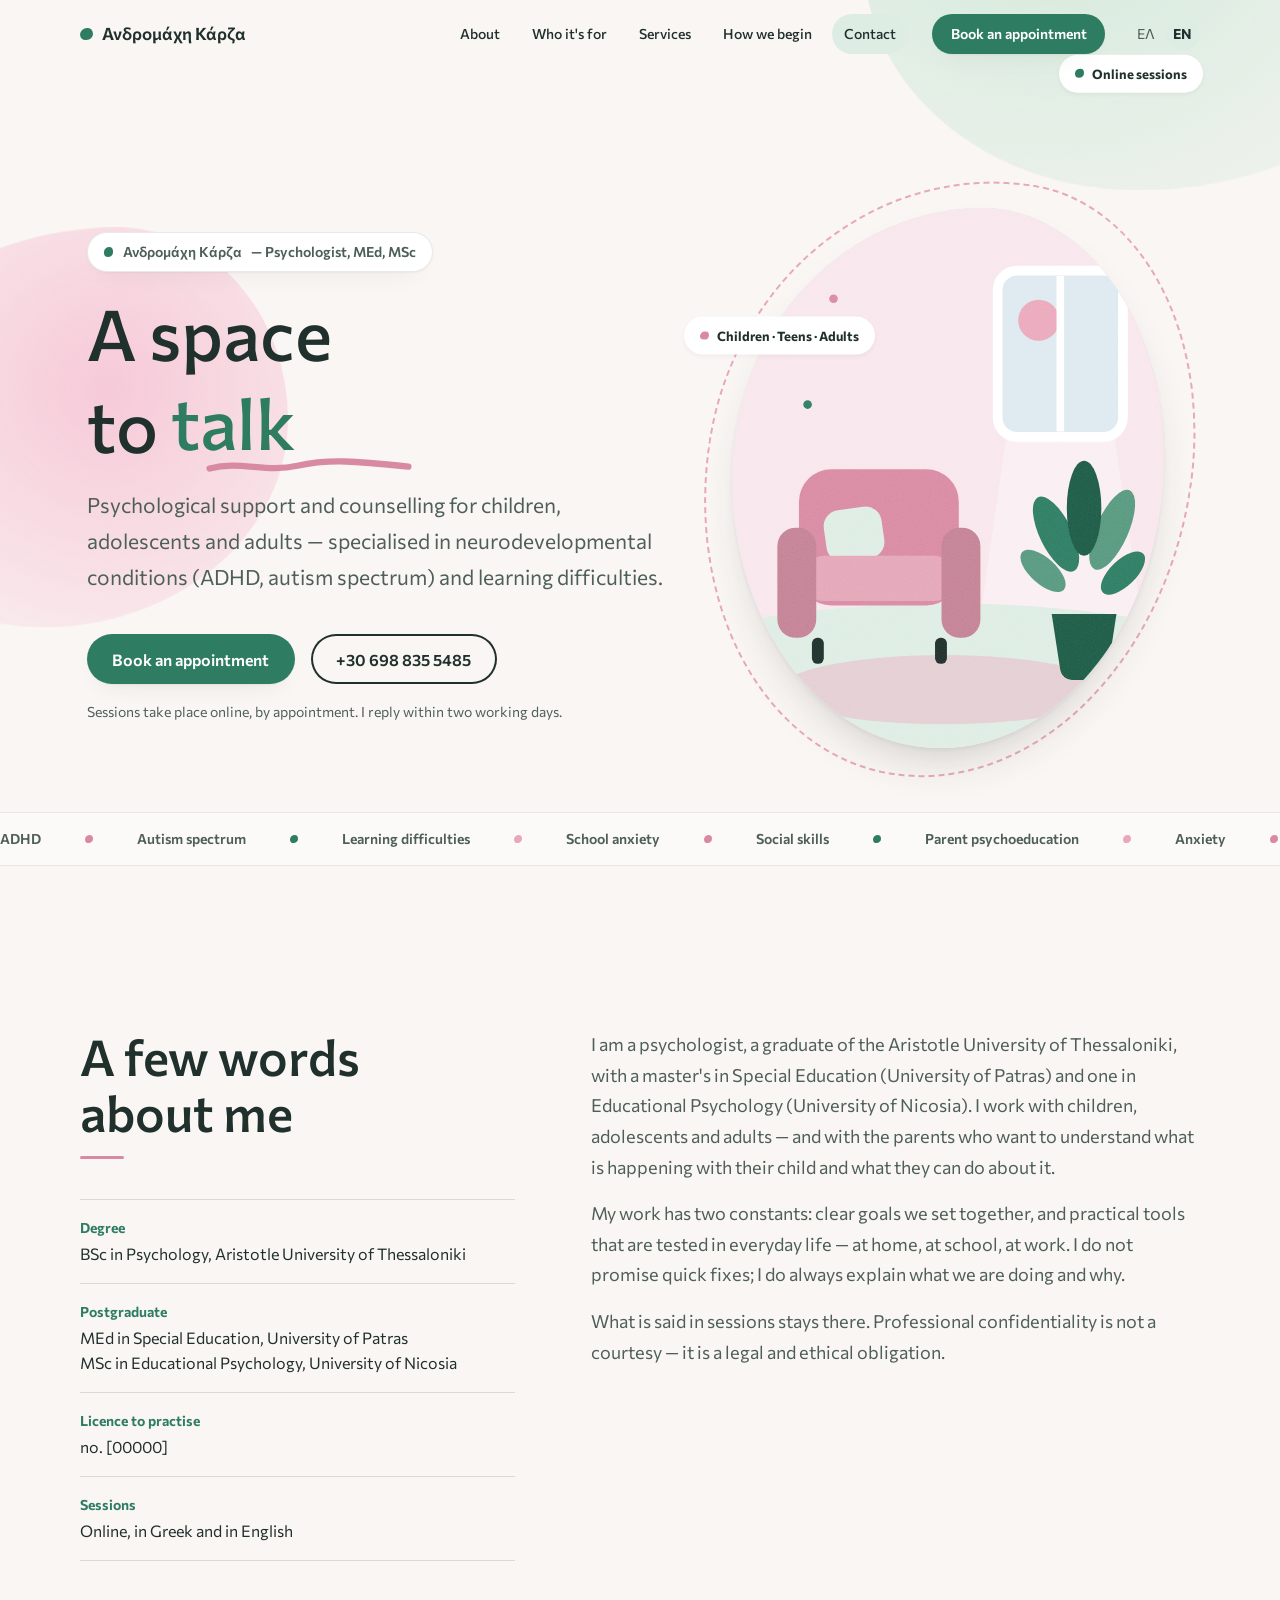
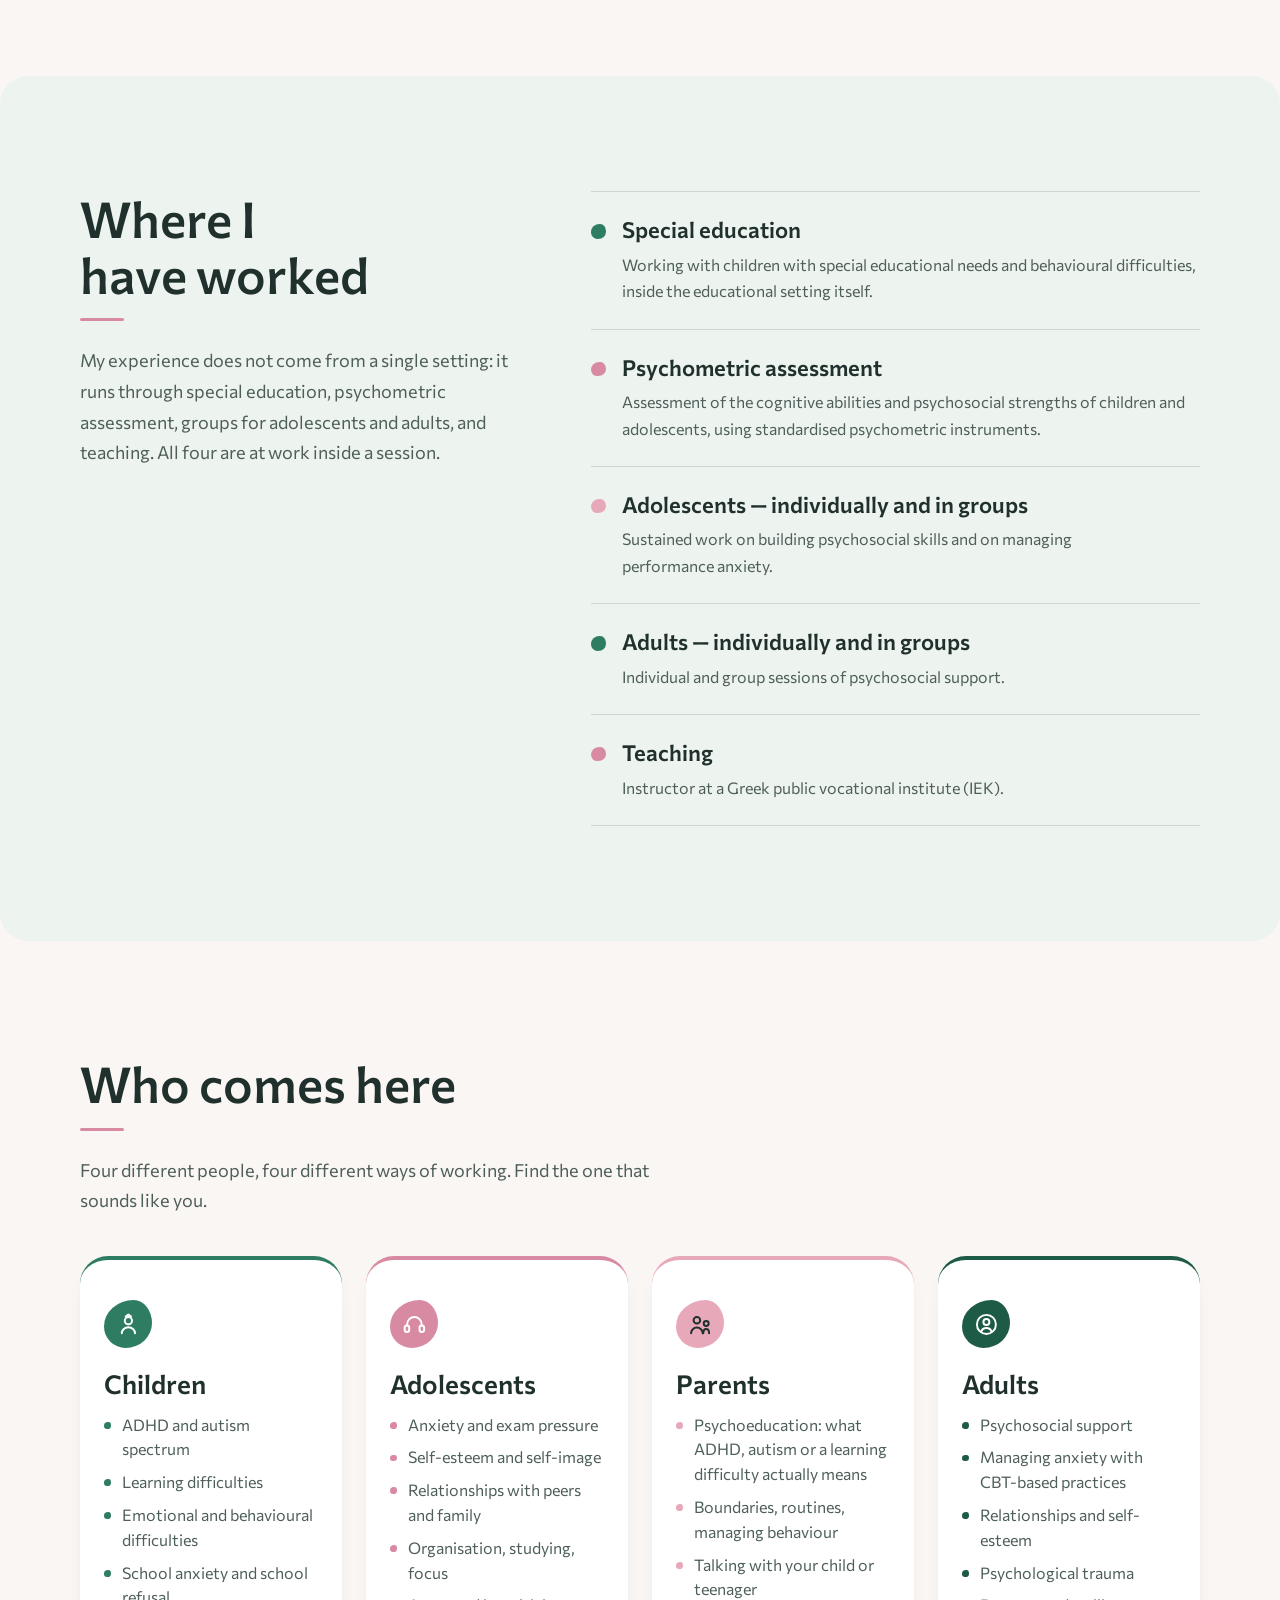
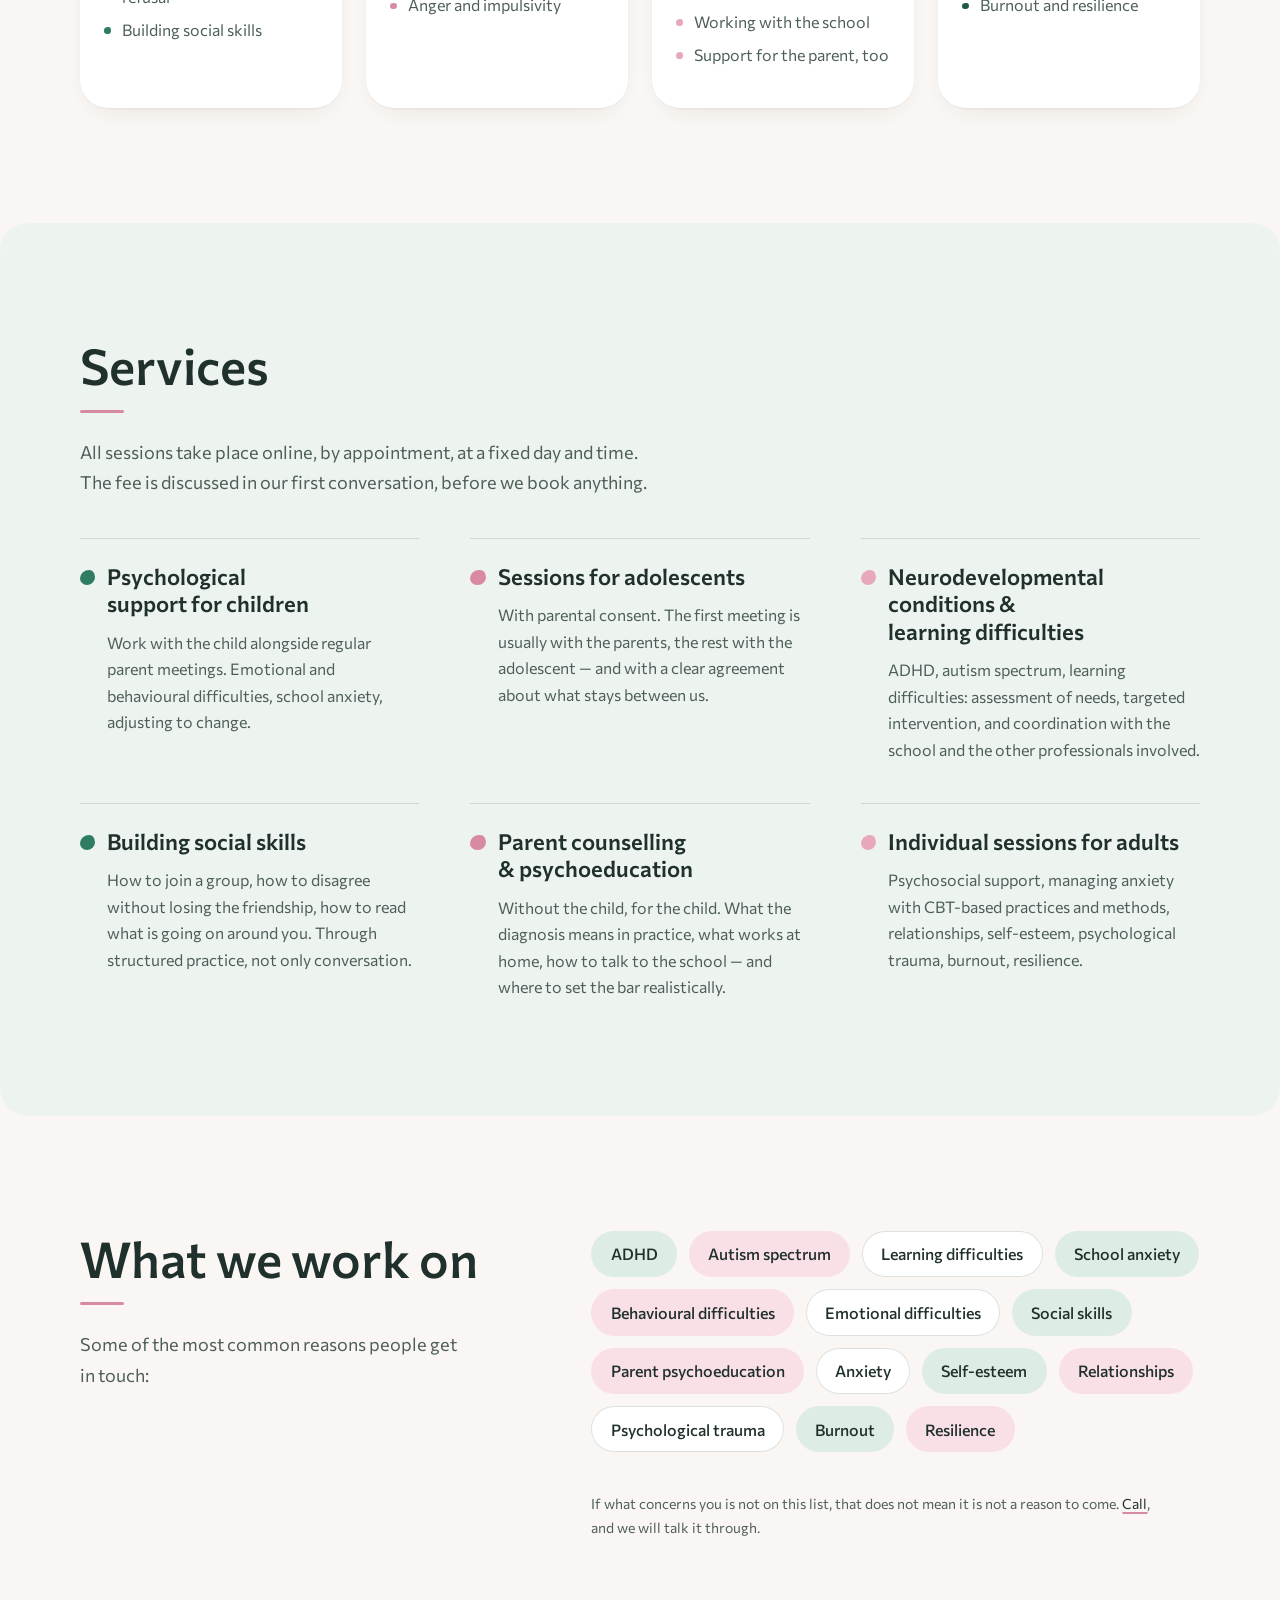
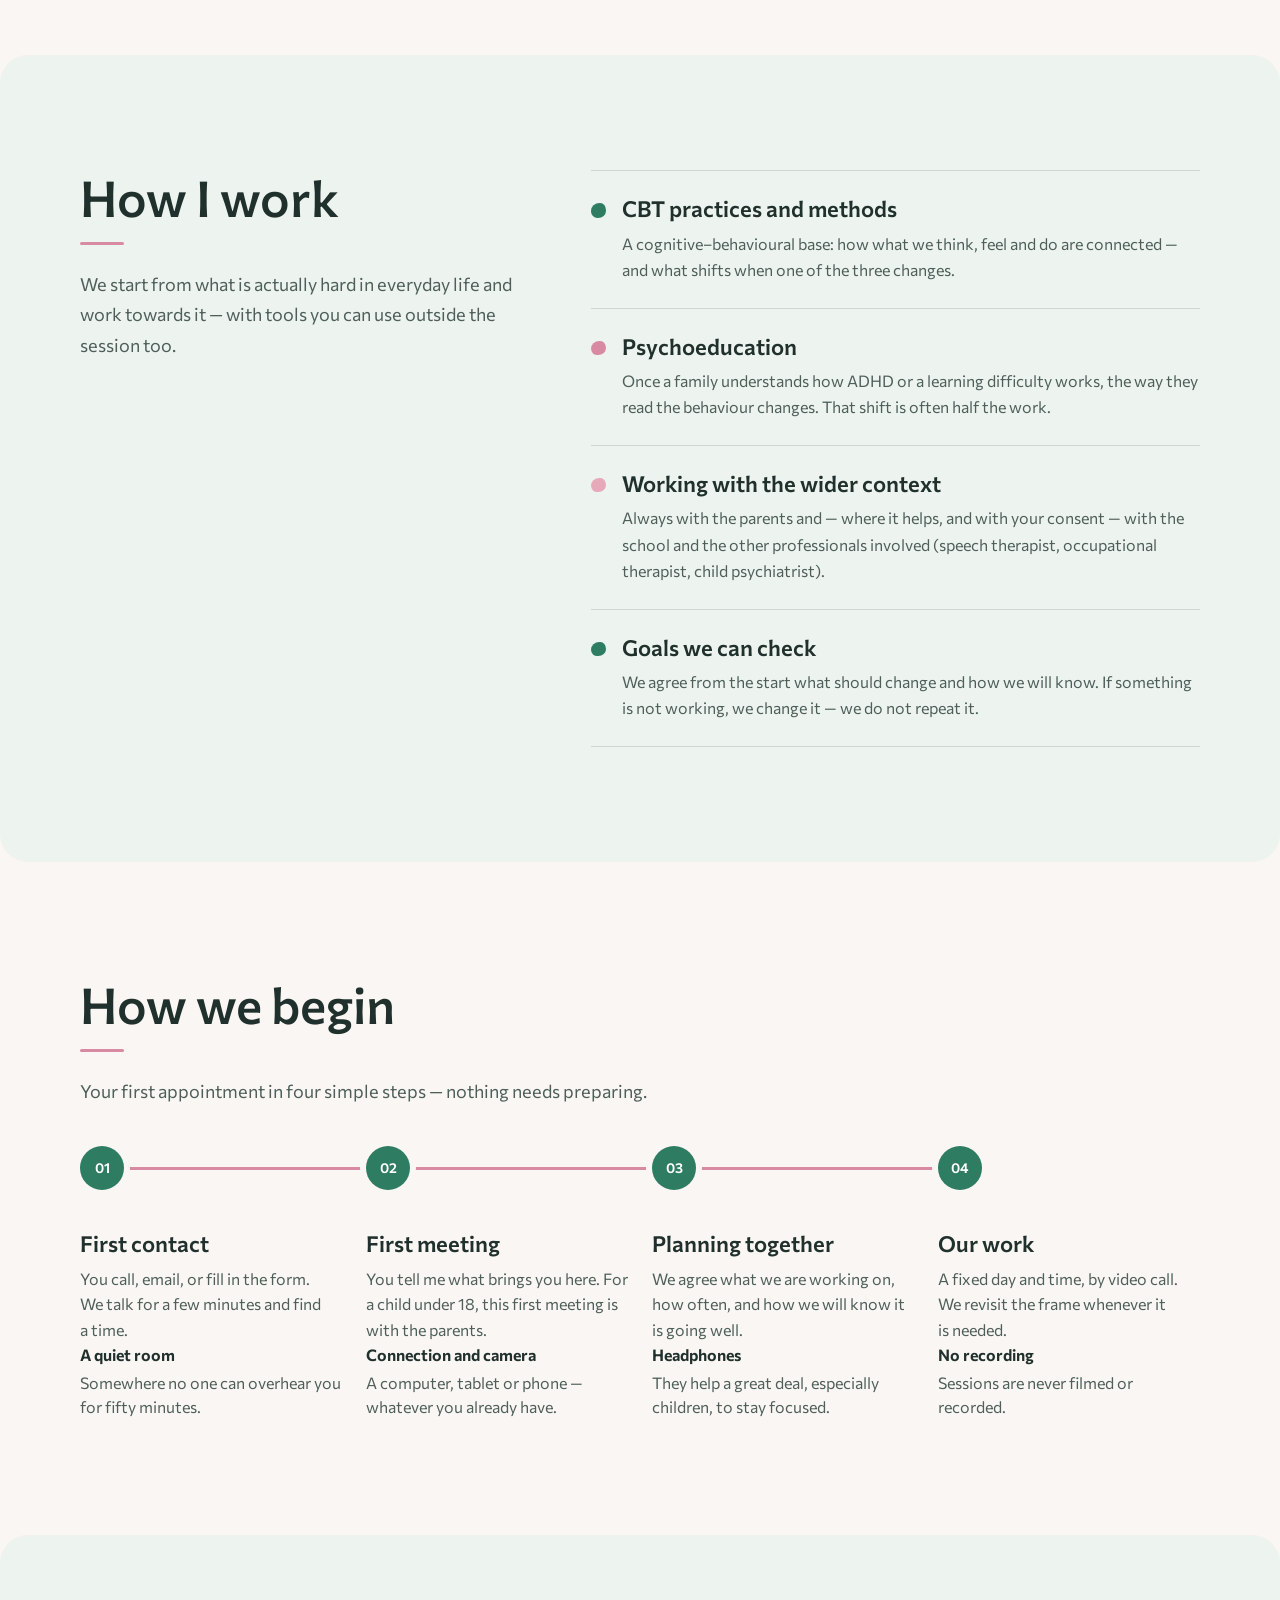
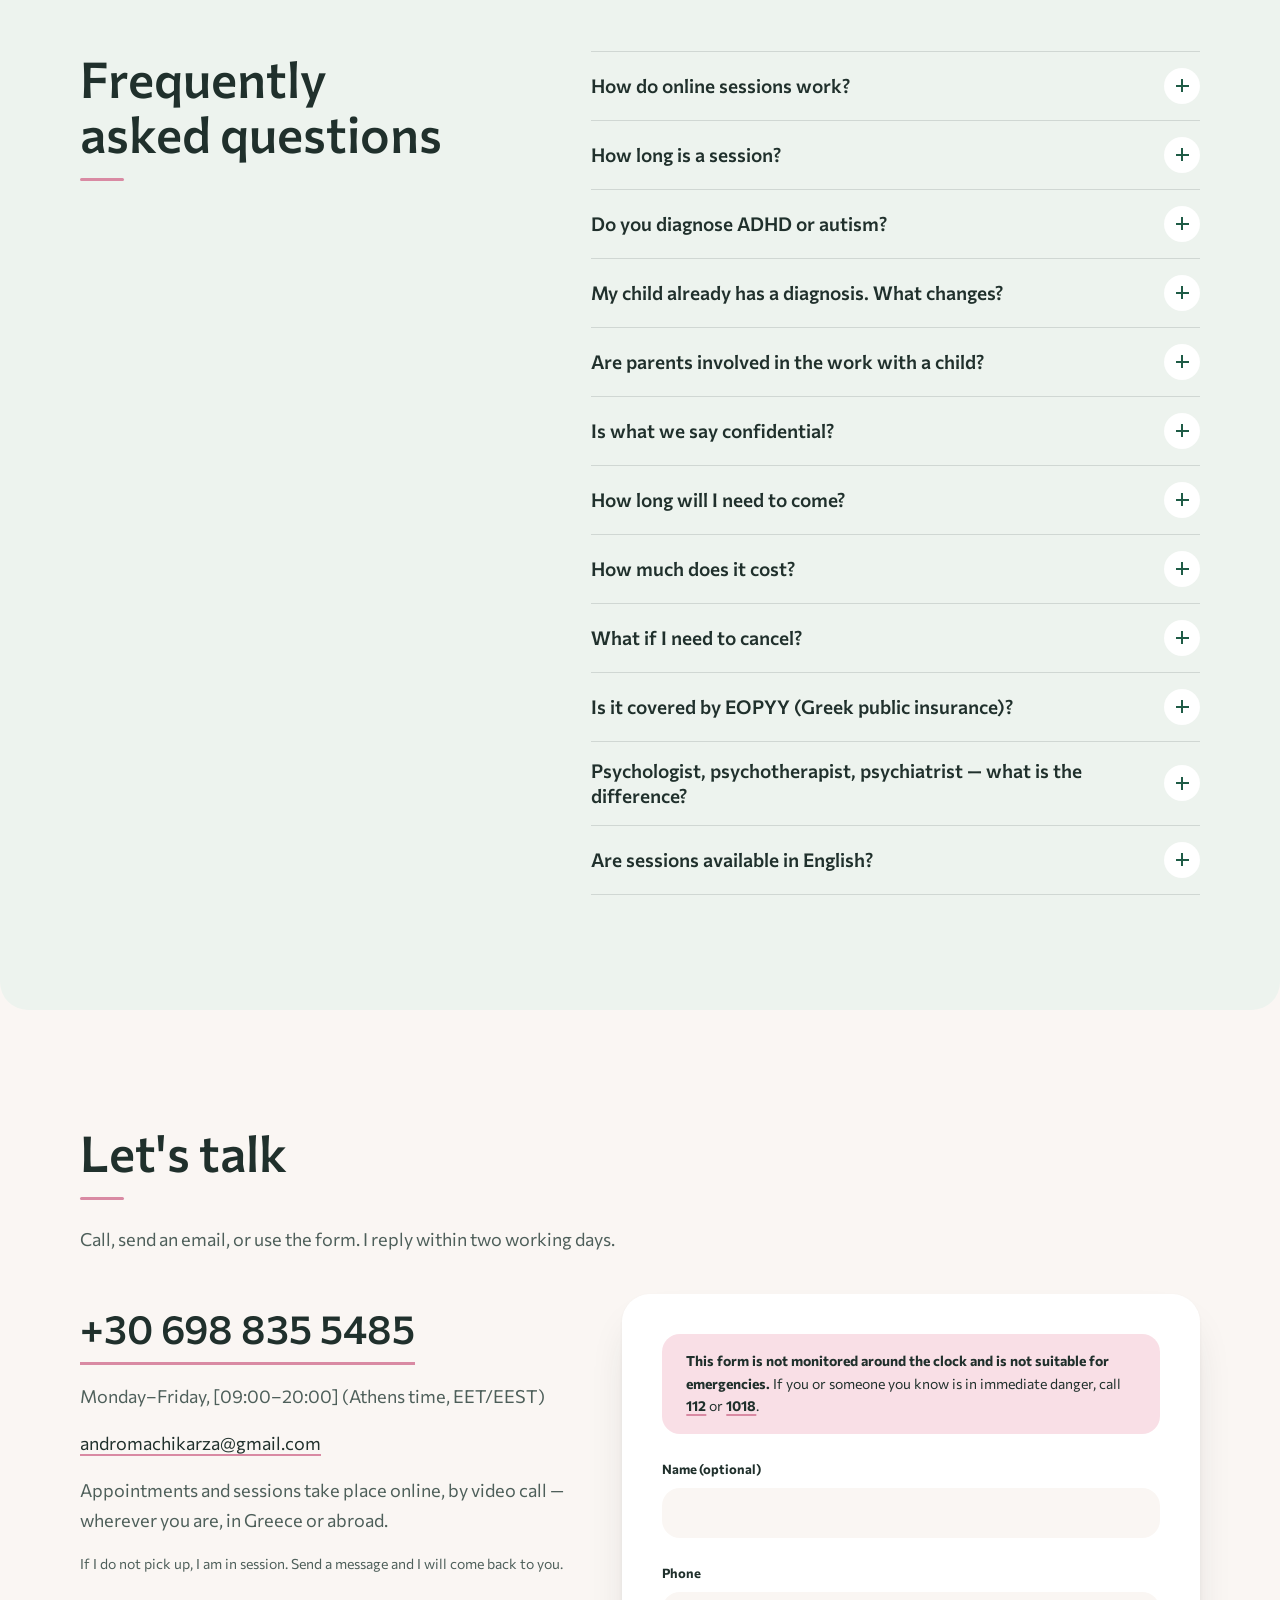
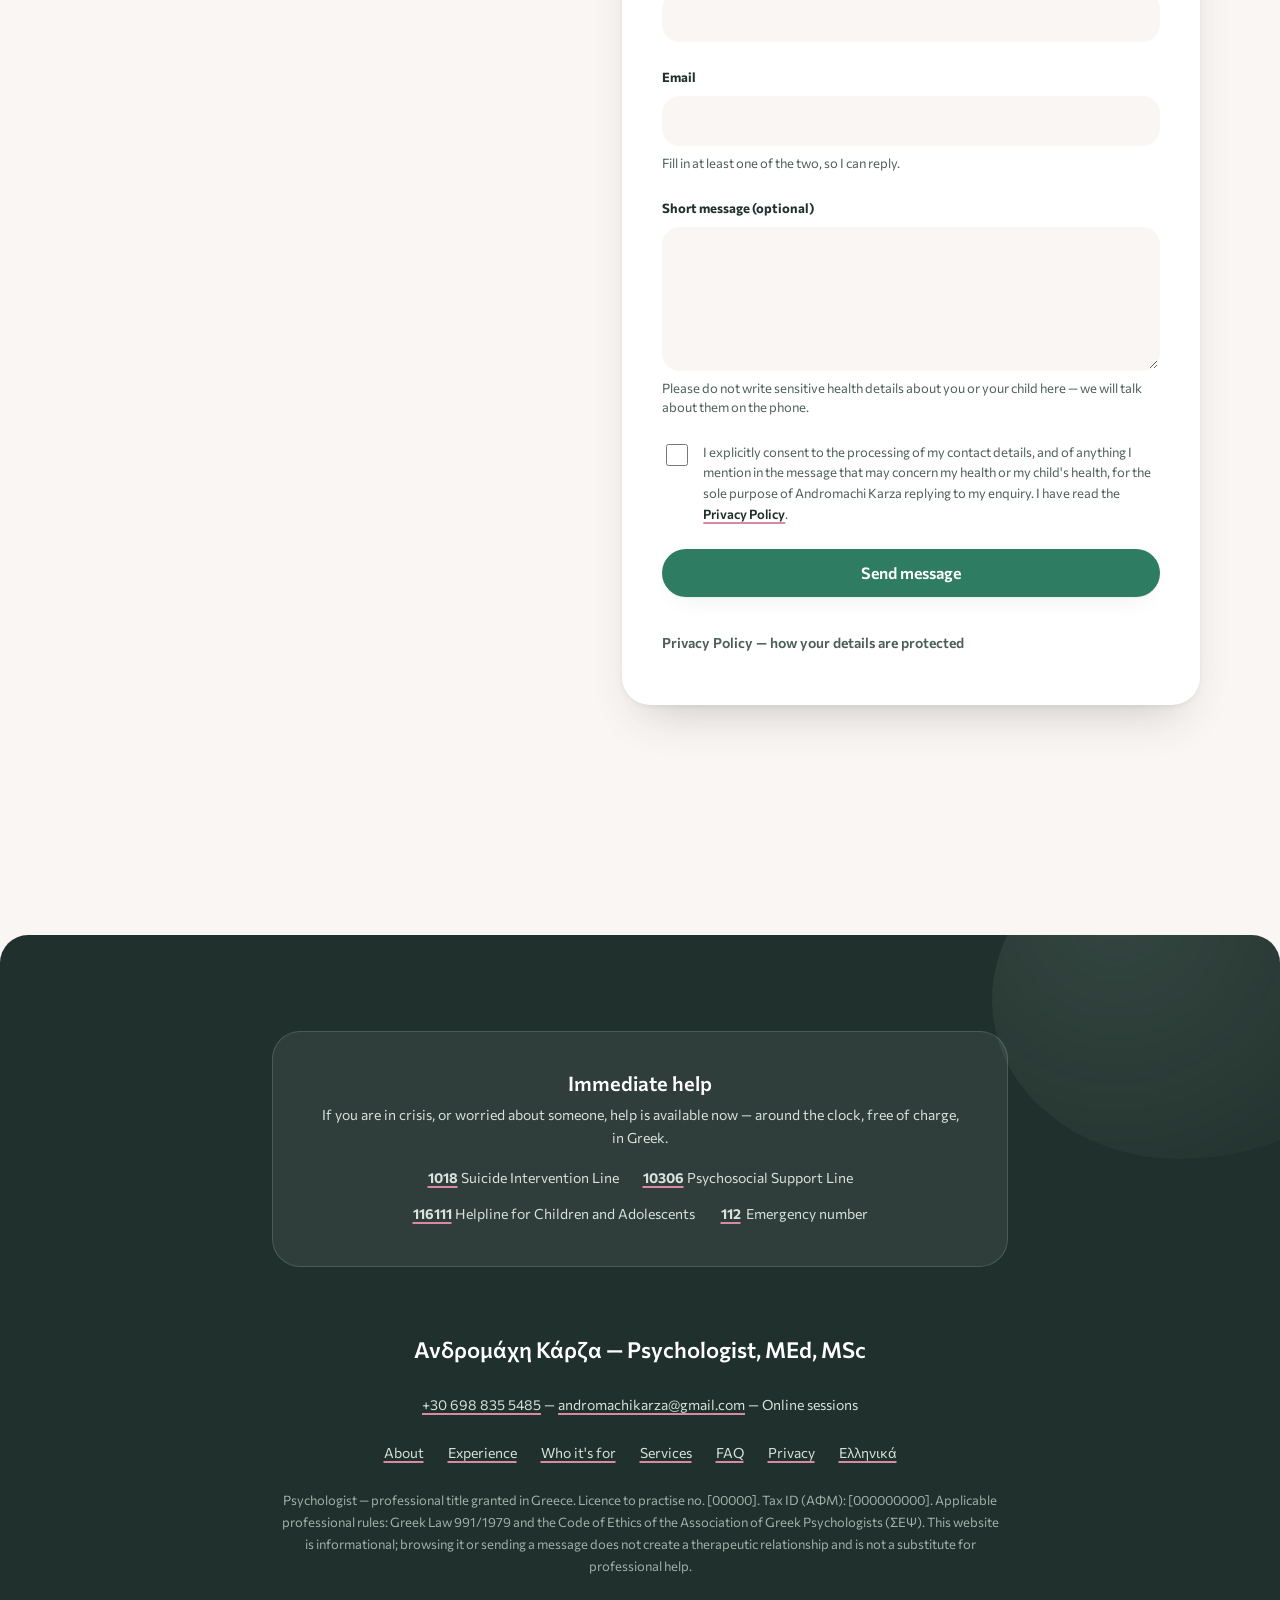
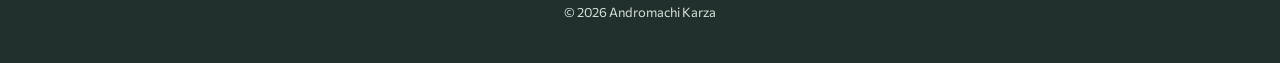
==== commit bc079725: "Redesign: flared Commissioner headings, split layouts, fewer cards - Headings use Commissioner's FLA" ====
--- a/en/index.html
+++ b/en/index.html
@@ -3,7 +3,7 @@
 <head>
 <meta charset="utf-8">
 <meta name="viewport" content="width=device-width, initial-scale=1">
-<meta name="theme-color" content="#F7F4EE">
+<meta name="theme-color" content="#FAF6F3">
 
 <title>Andromachi Karza — Psychologist | Online sessions</title>
 <meta name="description" content="Andromachi Karza, Psychologist (Aristotle University of Thessaloniki), MEd in Special Education, MSc in Educational Psychology. Psychological support and counselling for children, adolescents and adults. Specialised in ADHD, autism spectrum and learning difficulties; parent psychoeducation. Sessions online.">
@@ -272,59 +272,55 @@
   <section class="sec" id="about" aria-labelledby="h-about">
     <div class="wrap">
       <div class="about">
-        <div>
-          <div class="sec__head rv">
-            <p class="kicker">ABOUT</p>
-            <h2 id="h-about">A few words about me</h2>
-            <p class="sec__intro">
-              I am a psychologist, a graduate of the Aristotle University of
-              Thessaloniki, with a master's in Special Education (University of
-              Patras) and one in Educational Psychology (University of
-              Nicosia). I work with children, adolescents and adults — and with
-              the parents who want to understand what is happening with their
-              child and what they can do about it.
-            </p>
-            <p class="sec__intro">
-              My work has two constants: clear goals we set together, and
-              practical tools that are tested in everyday life — at home, at
-              school, at work. I do not promise quick fixes; I do always
-              explain what we are doing and why.
-            </p>
-            <p class="sec__intro">
-              What is said in sessions stays there. Professional
-              confidentiality is not a courtesy — it is a legal and ethical
-              obligation.
-            </p>
-          </div>
-
-          <dl class="creds rv-kids">
-            <div class="cred">
-              <dt class="cred__k">DEGREE</dt>
-              <dd class="cred__v">BSc in Psychology, Aristotle University of Thessaloniki</dd>
-            </div>
-            <div class="cred">
-              <dt class="cred__k">POSTGRADUATE</dt>
-              <dd class="cred__v">MEd in Special Education, University of Patras<br>MSc in Educational Psychology, University of Nicosia</dd>
-            </div>
-            <div class="cred">
-              <dt class="cred__k">LICENCE TO PRACTISE</dt>
-              <dd class="cred__v">no. [00000]</dd>
-            </div>
-            <div class="cred">
-              <dt class="cred__k">SESSIONS</dt>
-              <dd class="cred__v">Online, in Greek and in English</dd>
-            </div>
-          </dl>
-        </div>
+        <h2 id="h-about" class="rv">A few words about me</h2>
+        <div class="about__text rv">
+          <p>
+            I am a psychologist, a graduate of the Aristotle University of
+            Thessaloniki, with a master's in Special Education (University of
+            Patras) and one in Educational Psychology (University of
+            Nicosia). I work with children, adolescents and adults — and with
+            the parents who want to understand what is happening with their
+            child and what they can do about it.
+          </p>
+          <p>
+            My work has two constants: clear goals we set together, and
+            practical tools that are tested in everyday life — at home, at
+            school, at work. I do not promise quick fixes; I do always
+            explain what we are doing and why.
+          </p>
+          <p>
+            What is said in sessions stays there. Professional
+            confidentiality is not a courtesy — it is a legal and ethical
+            obligation.
+          </p>
+        </div>
+
+        <dl class="creds rv-kids">
+          <div class="cred">
+            <dt class="cred__k">Degree</dt>
+            <dd class="cred__v">BSc in Psychology, Aristotle University of Thessaloniki</dd>
+          </div>
+          <div class="cred">
+            <dt class="cred__k">Postgraduate</dt>
+            <dd class="cred__v">MEd in Special Education, University of Patras<br>MSc in Educational Psychology, University of Nicosia</dd>
+          </div>
+          <div class="cred">
+            <dt class="cred__k">Licence to practise</dt>
+            <dd class="cred__v">no. [00000]</dd>
+          </div>
+          <div class="cred">
+            <dt class="cred__k">Sessions</dt>
+            <dd class="cred__v">Online, in Greek and in English</dd>
+          </div>
+        </dl>
       </div>
     </div>
   </section>
 
   <!-- ================= EXPERIENCE ================= -->
   <section class="sec sec--alt" id="experience" aria-labelledby="h-exp">
-    <div class="wrap">
+    <div class="wrap split">
       <div class="sec__head rv">
-        <p class="kicker">EXPERIENCE</p>
         <h2 id="h-exp">Where I have worked</h2>
         <p class="sec__intro">
           My experience does not come from a single setting: it runs through
@@ -376,7 +372,6 @@
   <section class="sec" id="for-whom" aria-labelledby="h-for">
     <div class="wrap">
       <div class="sec__head rv">
-        <p class="kicker">WHO IT'S FOR</p>
         <h2 id="h-for">Who comes here</h2>
         <p class="sec__intro">
           Four different people, four different ways of working. Find the one
@@ -465,7 +460,6 @@
   <section class="sec sec--alt" id="services" aria-labelledby="h-services">
     <div class="wrap">
       <div class="sec__head rv">
-        <p class="kicker">SERVICES</p>
         <h2 id="h-services">Services</h2>
         <p class="sec__intro">
           All sessions take place online, by appointment, at a fixed day and
@@ -510,9 +504,8 @@
 
   <!-- ================= CONCERNS ================= -->
   <section class="sec" id="concerns" aria-labelledby="h-who">
-    <div class="wrap">
+    <div class="wrap split">
       <div class="sec__head rv">
-        <p class="kicker">CONCERNS</p>
         <h2 id="h-who">What we work on</h2>
         <p class="sec__intro">Some of the most common reasons people get in touch:</p>
       </div>
@@ -542,9 +535,8 @@
 
   <!-- ================= APPROACH ================= -->
   <section class="sec sec--alt" id="approach" aria-labelledby="h-approach">
-    <div class="wrap">
+    <div class="wrap split">
       <div class="sec__head rv">
-        <p class="kicker">APPROACH</p>
         <h2 id="h-approach">How I work</h2>
         <p class="sec__intro">
           We start from what is actually hard in everyday life and work
@@ -588,7 +580,6 @@
   <section class="sec" id="path" aria-labelledby="h-path">
     <div class="wrap">
       <div class="sec__head rv">
-        <p class="kicker">STEP BY STEP</p>
         <h2 id="h-path">How we begin</h2>
         <p class="sec__intro">Your first appointment in four simple steps — nothing needs preparing.</p>
       </div>
@@ -636,9 +627,8 @@
 
   <!-- ================= FAQ ================= -->
   <section class="sec sec--alt" id="faq" aria-labelledby="h-faq">
-    <div class="wrap">
+    <div class="wrap split">
       <div class="sec__head rv">
-        <p class="kicker">QUESTIONS</p>
         <h2 id="h-faq">Frequently asked questions</h2>
       </div>
       <div class="faq rv-kids">
@@ -712,7 +702,6 @@
   <section class="sec" id="contact" aria-labelledby="h-contact">
     <div class="wrap">
       <div class="sec__head rv">
-        <p class="kicker">CONTACT</p>
         <h2 id="h-contact">Let's talk</h2>
         <p class="sec__intro">Call, send an email, or use the form. I reply within two working days.</p>
       </div>
--- a/css/style.css
+++ b/css/style.css
@@ -1,7 +1,10 @@
 @charset "UTF-8";
 /* ==========================================================================
-   ΑΝΔΡΟΜΑΧΗ ΚΑΡΖΑ — Ψυχολόγος, Θεσσαλονίκη
-   Single-page site. Warm paper, soft organic shapes, lively accents.
+   ΑΝΔΡΟΜΑΧΗ ΚΑΡΖΑ — Ψυχολόγος
+   Single-page site. "The quiet room": rosy paper, one illustrated corner,
+   and Commissioner in two voices — flared, high-contrast headings (the FLAR
+   and VOLM axes, which recall Greek inscriptional letters) over a plain,
+   generous text face. Cards only where something is a real unit.
 
    TWO RULES THAT GOVERN THIS FILE
    1. COLOUR: teal is text only on --paper / --card (4.52 / 4.96 : 1).
@@ -15,7 +18,8 @@
 
 /* ==========================================================================
    1. FONTS — self-hosted (no Google CDN: LG München 2022). Greek subset
-   verified from the binary: Α α ά ώ ς Ω all present.
+   verified from the binary: Α α ά ώ ς Ω all present. Variable axes:
+   wght 100–900, FLAR 0–100 (flared terminals), VOLM 0–100 (contrast).
    ========================================================================== */
 
 @font-face {
@@ -57,32 +61,36 @@
   color-scheme: light;
 
   /* grounds */
-  --paper: #F7F4EE;
+  --paper: #FAF6F3;   /* rosy paper — lighter than the old #F7F4EE, so every
+                         contrast pair below only improved */
   --card:  #FFFFFF;
   --wash:  #EDF3EE;   /* alternating section band — 6.00:1 with --ink-2 */
   --mint:  #DEEDE4;
   --peach: #F9DFE6;
   --sand:  #F6EBDB;
   --sky:   #DEE9F0;
+  --rule:  rgba(32, 48, 44, .14);   /* hairlines between list items */
 
   /* ink */
-  --ink:   #20302C;   /* 12.58:1 on paper */
-  --ink-2: #4E5F5A;   /* 6.15:1 on paper, ≥5.4 on every wash */
+  --ink:   #20302C;   /* 12.85:1 on paper */
+  --ink-2: #4E5F5A;   /* 6.29:1 on paper, ≥5.38 on every wash (peach lowest) */
 
   /* accents — teal is the only accent allowed as text (paper/card only) */
-  --teal:      #2E7D63;   /* 4.52:1 on paper, 4.96:1 on card */
+  --teal:      #2E7D63;   /* 4.62:1 on paper, 4.96:1 on card */
   --teal-deep: #1E5B46;   /* hover; 7.95:1 under white */
   --coral:     #D98AA3;   /* decorative only */
   --amber:     #E7A9BA;   /* decorative only */
 
   /* type — root stays 100%, clamp() on rem */
   --ff: 'Commissioner', 'Commissioner Fallback', system-ui, sans-serif;
-  --t-hero: clamp(2.35rem, 1.5rem + 3.3vw, 3.55rem);
-  --t-h2:   clamp(1.75rem, 1.35rem + 1.8vw, 2.5rem);
-  --t-h3:   1.3125rem;
+  --display: 'FLAR' 100, 'VOLM' 80;   /* the heading voice */
+  --t-hero: clamp(2.6rem, 1.6rem + 3.9vw, 4.4rem);
+  --t-h2:   clamp(2rem, 1.45rem + 2.2vw, 3.1rem);
+  --t-h3:   1.375rem;
   --t-lede: clamp(1.125rem, 1.05rem + 0.4vw, 1.3125rem);
-  --t-body: 1.0625rem;
-  --t-small: .875rem;
+  --t-body: 1.125rem;
+  --t-text: 1rem;      /* body copy inside lists, cards and answers */
+  --t-small: .875rem;  /* interface chrome: nav, chips, hints */
   --t-tiny: .8125rem;
 
   /* space */
@@ -99,8 +107,8 @@
   --r-md: 18px;
   --r-pill: 999px;
   --ease: cubic-bezier(.22, 1, .36, 1);
-  --shadow: 0 10px 30px -12px rgba(32, 48, 44, .18);
-  --shadow-lift: 0 22px 44px -16px rgba(32, 48, 44, .26);
+  --shadow: 0 1px 2px rgba(32, 48, 44, .05), 0 10px 28px -16px rgba(32, 48, 44, .16);
+  --shadow-lift: 0 2px 4px rgba(32, 48, 44, .05), 0 24px 48px -20px rgba(32, 48, 44, .24);
 }
 
 @media (prefers-contrast: more) {
@@ -140,10 +148,27 @@
 img, svg, picture { display: block; max-width: 100%; }
 img { height: auto; }
 
-h1, h2, h3 { text-wrap: balance; line-height: 1.15; font-weight: 650; }
+h1, h2, h3 {
+  text-wrap: balance;
+  line-height: 1.12;
+  font-weight: 540;
+  font-variation-settings: var(--display);
+  letter-spacing: 0;
+}
+h3 { font-weight: 580; line-height: 1.25; }
 p { text-wrap: pretty; }
 
 ::selection { background: var(--teal); color: #fff; }
+
+/* in-text links: ink with a rose underline (never the browser's blue) */
+a {
+  color: var(--ink);
+  text-decoration-color: var(--coral);
+  text-decoration-thickness: 2px;
+  text-underline-offset: .22em;
+  transition: color .2s var(--ease), text-decoration-color .2s var(--ease);
+}
+a:hover { color: var(--teal-deep); text-decoration-color: currentColor; }
 
 :focus-visible {
   outline: 3px solid var(--ink);
@@ -186,7 +211,7 @@
   transition: background .35s var(--ease), box-shadow .35s var(--ease);
 }
 .hdr.is-scrolled {
-  background: rgba(247, 244, 238, .82);
+  background: rgba(250, 246, 243, .84);
   backdrop-filter: blur(14px);
   -webkit-backdrop-filter: blur(14px);
   box-shadow: 0 1px 0 rgba(32, 48, 44, .08), 0 8px 24px -18px rgba(32, 48, 44, .25);
@@ -204,8 +229,9 @@
 @media (max-width: 480px) { .hdr__in { gap: var(--s3); } }
 
 .hdr__name {
-  font-weight: 700;
-  font-size: 1rem;
+  font-weight: 600;
+  font-size: 1.0625rem;
+  font-variation-settings: var(--display);
   color: var(--ink);
   text-decoration: none;
   margin-right: auto;
@@ -420,7 +446,7 @@
   left: 0; top: 0;
   border-radius: 50%;
   background: radial-gradient(circle,
-    rgba(46, 125, 99, .16), rgba(237, 180, 88, .12) 42%, rgba(247, 244, 238, 0) 68%);
+    rgba(46, 125, 99, .14), rgba(217, 138, 163, .12) 42%, rgba(250, 246, 243, 0) 68%);
   pointer-events: none;
   z-index: 0;
   opacity: 0;
@@ -459,10 +485,9 @@
 
 .hero__title {
   font-size: var(--t-hero);
-  font-weight: 700;
+  font-weight: 500;
   line-height: 1.06;
   margin-top: var(--s5);
-  letter-spacing: -.01em;
 }
 
 /* line-mask reveal: each line rises out of an overflow-hidden strip */
@@ -573,7 +598,7 @@
    gradient for a real photograph later — the mask and motion stay. ---- */
 .hero__visual {
   position: relative;
-  width: min(24rem, 78vw);
+  width: min(27rem, 78vw);
   margin-inline: auto;
 }
 .hero__img {
@@ -704,56 +729,76 @@
 .sec--wash { background: var(--mint); border-radius: var(--r-lg); }
 
 /* Alternating band — gives the page a rhythm instead of one flat ground.
-   RULE 1 still holds: --teal fails on the wash (4.45), so the kicker inside a
-   band steps down to --teal-deep (7.07). Mint tags would disappear into the
-   band, so their first variant reverts to white. */
+   RULE 1 still holds: --teal fails on the wash (4.45), so nothing teal is
+   ever text inside a band. Mint tags would disappear into the band, so their
+   first variant reverts to white. */
 .sec--alt { background: var(--wash); border-radius: var(--r-lg); }
-.sec--alt .kicker { color: var(--teal-deep); }
-.sec--alt .tags li:nth-child(4n+1) { background: var(--card); }
+.sec--alt .tags li:nth-child(3n+1) { background: var(--card); }
 
 .sec__head { max-width: 44rem; margin-bottom: var(--s6); }
-.kicker {
-  display: inline-flex;
-  align-items: center;
-  gap: .5rem;
-  font-size: var(--t-tiny);
-  font-weight: 700;
-  color: var(--teal);
-  margin-bottom: var(--s3);
-}
-.kicker::before {
+.sec h2 { font-size: var(--t-h2); }
+/* a short rose stroke under every section heading — the squiggle's echo */
+.sec h2::after {
   content: "";
-  width: 1.4rem; height: 3px;
+  display: block;
+  width: 2.75rem; height: 3px;
+  margin-top: var(--s4);
   border-radius: 2px;
   background: var(--coral);
 }
-.sec h2 { font-size: var(--t-h2); }
-.sec__intro { color: var(--ink-2); margin-top: var(--s4); max-width: var(--measure); }
-
-/* ==========================================================================
-   9. ABOUT — intro text + credential cards.
-   ========================================================================== */
-
-.about { display: grid; gap: var(--s7); align-items: start; }
-
-.creds { display: grid; gap: var(--s4); margin-top: var(--s6); }
-@media (min-width: 640px) { .creds { grid-template-columns: 1fr 1fr; } }
-.cred {
-  background: var(--card);
-  border-radius: var(--r-md);
-  padding: var(--s5);
-  box-shadow: var(--shadow);
-  transition: transform .3s var(--ease), box-shadow .3s var(--ease);
-}
-.cred:hover { transform: translateY(-4px); box-shadow: var(--shadow-lift); }
+.sec__intro { color: var(--ink-2); margin-top: var(--s5); max-width: var(--measure); }
+.sec__intro + .sec__intro { margin-top: var(--s4); }
+
+/* Split: heading + intro on the left (it stays in view while the list
+   scrolls past), the content on the right. Wide screens only; phones keep
+   the single column in source order. */
+@media (min-width: 1000px) {
+  .split {
+    display: grid;
+    grid-template-columns: minmax(0, 5fr) minmax(0, 7fr);
+    column-gap: clamp(3rem, 6vw, 6rem);
+    align-items: start;
+  }
+  .split > .sec__head {
+    grid-column: 1;
+    grid-row: 1 / span 4;
+    position: sticky;
+    top: calc(var(--header-h) + 2rem);
+    margin-bottom: 0;
+  }
+  .split > :not(.sec__head) { grid-column: 2; }
+}
+
+/* ==========================================================================
+   9. ABOUT — heading and credentials on the left, her own words on the right.
+   Source order stays heading → text → credentials for screen readers.
+   ========================================================================== */
+
+.about { display: grid; gap: var(--s6); align-items: start; }
+.about__text { display: grid; gap: var(--s4); color: var(--ink-2); max-width: 40rem; }
+@media (min-width: 1000px) {
+  .about {
+    grid-template-columns: minmax(0, 5fr) minmax(0, 7fr);
+    grid-template-areas: "head text" "creds text";
+    grid-template-rows: auto 1fr;
+    column-gap: clamp(3rem, 6vw, 6rem);
+    row-gap: var(--s6);
+  }
+  .about > h2 { grid-area: head; }
+  .about__text { grid-area: text; }
+  .creds { grid-area: creds; }
+}
+
+/* credentials: a quiet list, not a set of cards */
+.creds { display: grid; border-top: 1px solid var(--rule); }
+.cred { padding-block: var(--s4); border-bottom: 1px solid var(--rule); }
 .cred__k {
-  font-size: var(--t-tiny);
-  font-weight: 700;
-  letter-spacing: .04em;
+  font-size: var(--t-small);
+  font-weight: 650;
   color: var(--teal);
-  margin-bottom: var(--s2);
-}
-.cred__v { font-size: var(--t-small); color: var(--ink); line-height: 1.6; }
+  margin-bottom: .15rem;
+}
+.cred__v { font-size: var(--t-text); color: var(--ink); line-height: 1.55; }
 
 /* ==========================================================================
    10. TAGS — pastel pills, pop in with stagger, wiggle on hover.
@@ -763,58 +808,51 @@
 .tags li {
   background: var(--card);
   border-radius: var(--r-pill);
-  padding: .55rem 1.1rem;
-  font-size: var(--t-small);
+  padding: .6rem 1.2rem;
+  font-size: var(--t-text);
   font-weight: 500;
-  box-shadow: var(--shadow);
   transition: transform .25s var(--ease), background .25s var(--ease);
   cursor: default;
 }
-.tags li:nth-child(4n+1) { background: var(--mint); }
-.tags li:nth-child(4n+2) { background: var(--peach); }
-.tags li:nth-child(4n+3) { background: var(--sky); }
-.tags li:nth-child(4n+4) { background: var(--sand); }
-.tags li:hover { transform: translateY(-3px) rotate(-1.2deg) scale(1.04); }
+.tags li:nth-child(3n+1) { background: var(--mint); }
+.tags li:nth-child(3n+2) { background: var(--peach); }
+.tags li:nth-child(3n+3) { background: var(--card); box-shadow: inset 0 0 0 1px var(--rule); }
+.tags li:hover { transform: translateY(-2px); }
+.tags + .sec__intro { margin-top: var(--s6); }
 
 /* ==========================================================================
    11. SERVICE CARDS
    ========================================================================== */
 
-.cards { display: grid; gap: var(--s5); }
+/* Six services, read like a table of contents: a rule above each, the shape
+   as a small marker beside the title. No tinted boxes — on the wash band the
+   text carries itself (--ink-2 is 6.00:1 there). */
+.cards { display: grid; column-gap: clamp(2rem, 4vw, 3.5rem); row-gap: var(--s6); }
 @media (min-width: 700px) { .cards { grid-template-columns: 1fr 1fr; } }
-@media (min-width: 1040px) { .cards { grid-template-columns: repeat(3, 1fr); } }
+@media (min-width: 1100px) { .cards { grid-template-columns: repeat(3, 1fr); } }
 
 .cardp {
   position: relative;
-  border-radius: var(--r-lg);
-  padding: var(--s6);
-  background: var(--card);
-  box-shadow: var(--shadow);
-  overflow: hidden;
-  transition: transform .35s var(--ease), box-shadow .35s var(--ease);
-}
-.cardp:hover { transform: translateY(-6px) rotate(-.4deg); box-shadow: var(--shadow-lift); }
-.cardp:nth-child(5n+1) { background: var(--mint); }
-.cardp:nth-child(5n+2) { background: var(--peach); }
-.cardp:nth-child(5n+3) { background: var(--sky); }
-.cardp:nth-child(5n+4) { background: var(--sand); }
-.cardp:nth-child(5n+5) { background: var(--card); }
-
+  display: grid;
+  grid-template-columns: auto 1fr;
+  column-gap: var(--s3);
+  align-content: start;
+  padding-top: var(--s5);
+  border-top: 1px solid var(--rule);
+}
 .cardp__shape {
-  width: 3rem; height: 3rem;
+  width: .95rem; height: .95rem;
+  margin-top: .42rem;
   border-radius: 62% 38% 55% 45% / 55% 48% 52% 45%;
-  margin-bottom: var(--s4);
+  background: var(--teal);
   transition: transform .4s var(--ease);
 }
-.cardp:hover .cardp__shape { transform: rotate(25deg) scale(1.12); }
-.cardp:nth-child(5n+1) .cardp__shape { background: var(--teal); }
-.cardp:nth-child(5n+2) .cardp__shape { background: var(--coral); }
-.cardp:nth-child(5n+3) .cardp__shape { background: var(--amber); }
-.cardp:nth-child(5n+4) .cardp__shape { background: var(--teal); }
-.cardp:nth-child(5n+5) .cardp__shape { background: var(--coral); }
-
-.cardp h3 { font-size: var(--t-h3); margin-bottom: var(--s2); }
-.cardp p { font-size: var(--t-small); color: var(--ink-2); }
+.cardp:hover .cardp__shape { transform: rotate(35deg) scale(1.2); }
+.cardp:nth-child(3n+2) .cardp__shape { background: var(--coral); }
+.cardp:nth-child(3n+3) .cardp__shape { background: var(--amber); }
+
+.cardp h3 { font-size: var(--t-h3); margin-bottom: var(--s3); }
+.cardp p { grid-column: 2; font-size: var(--t-text); color: var(--ink-2); line-height: 1.65; }
 .cardp a { color: var(--ink); font-weight: 600; }
 
 /* ==========================================================================
@@ -838,27 +876,13 @@
   border-radius: var(--r-lg);
   padding: var(--s6) var(--s5);
   box-shadow: var(--shadow);
-  overflow: hidden;
+  border-top: 4px solid var(--accent);
   transition: transform .35s var(--ease), box-shadow .35s var(--ease);
 }
 .path:nth-child(4n+2) { --accent: var(--coral); }
 .path:nth-child(4n+3) { --accent: var(--amber); }
 .path:nth-child(4n+4) { --accent: var(--teal-deep); }
-.path:hover { transform: translateY(-6px); box-shadow: var(--shadow-lift); }
-
-.path::before {
-  content: "";
-  position: absolute;
-  top: -3.5rem; right: -3.5rem;
-  width: 9rem; height: 9rem;
-  border-radius: 62% 38% 55% 45% / 55% 48% 52% 45%;
-  background: var(--accent);
-  opacity: .12;
-  transition: transform .5s var(--ease);
-  pointer-events: none;
-}
-.path:hover::before { transform: rotate(28deg) scale(1.14); }
-.path > * { position: relative; z-index: 1; }
+.path:hover { transform: translateY(-4px); box-shadow: var(--shadow-lift); }
 
 .path__icon {
   width: 3rem; height: 3rem;
@@ -872,8 +896,8 @@
 .path:hover .path__icon { transform: rotate(-12deg) scale(1.09); }
 .path__icon svg { width: 1.55rem; height: 1.55rem; }
 
-.path h3 { font-size: var(--t-h3); }
-.path__list { display: grid; gap: .4rem; font-size: var(--t-small); color: var(--ink-2); }
+.path h3 { font-size: 1.625rem; margin-top: var(--s2); }
+.path__list { display: grid; gap: .5rem; font-size: var(--t-text); color: var(--ink-2); }
 .path__list li { position: relative; padding-left: 1.1rem; line-height: 1.55; }
 .path__list li::before {
   content: "";
@@ -885,54 +909,56 @@
 }
 
 /* the practical strip — what an online session actually needs */
-.kit-wrap { display: grid; gap: var(--s4); margin-top: var(--s6); }
-.kit__label { font-weight: 650; color: var(--ink); }
+/* the practical strip — what an online session actually needs. One blush
+   panel, so the checklist reads as a single thing to prepare. */
+.kit-wrap {
+  display: grid;
+  gap: var(--s5);
+  margin-top: var(--s7);
+  padding: clamp(1.5rem, 3vw, 2.25rem);
+  background: var(--peach);
+  border-radius: var(--r-lg);
+}
+.kit__label { font-size: var(--t-h3); font-weight: 580; font-variation-settings: var(--display); color: var(--ink); }
 .kit-wrap .kit { margin-top: 0; }
 @media (min-width: 1000px) {
-  .kit-wrap { grid-template-columns: 12rem 1fr; align-items: start; }
-  .kit__label { margin-top: var(--s4); }
-}
-.kit { display: grid; gap: var(--s4); margin-top: var(--s6); }
+  .kit-wrap { grid-template-columns: 11rem 1fr; align-items: start; }
+}
+.kit { display: grid; gap: var(--s5); }
 @media (min-width: 560px)  { .kit { grid-template-columns: 1fr 1fr; } }
 @media (min-width: 1000px) { .kit { grid-template-columns: repeat(4, 1fr); } }
 .kit li {
-  background: var(--card);
-  border-radius: var(--r-md);
-  padding: var(--s4) var(--s5);
-  box-shadow: var(--shadow);
-  font-size: var(--t-small);
-  color: var(--ink-2);
+  font-size: var(--t-text);
+  color: var(--ink-2);   /* 5.38:1 on --peach */
   line-height: 1.55;
 }
-.kit strong { display: block; color: var(--ink); font-weight: 650; margin-bottom: .1rem; }
+.kit strong { display: block; color: var(--ink); font-weight: 650; margin-bottom: .2rem; }
 
 /* ==========================================================================
    12. APPROACH ROWS
    ========================================================================== */
 
-.rows { display: grid; gap: var(--s4); max-width: 44rem; }
+.rows { display: grid; max-width: 44rem; border-top: 1px solid var(--rule); }
 .row {
   display: grid;
   grid-template-columns: auto 1fr;
   gap: var(--s4);
   align-items: start;
-  background: var(--card);
-  border-radius: var(--r-md);
-  padding: var(--s5);
-  box-shadow: var(--shadow);
-  transition: transform .3s var(--ease), box-shadow .3s var(--ease);
-}
-.row:hover { transform: translateX(6px); box-shadow: var(--shadow-lift); }
+  padding-block: var(--s5);
+  border-bottom: 1px solid var(--rule);
+}
 .row__dot {
   width: .9rem; height: .9rem;
-  margin-top: .45rem;
+  margin-top: .5rem;
   border-radius: 60% 40% 55% 45% / 55% 50% 50% 45%;
-}
+  transition: transform .4s var(--ease);
+}
+.row:hover .row__dot { transform: rotate(35deg) scale(1.2); }
 .row:nth-child(3n+1) .row__dot { background: var(--teal); }
 .row:nth-child(3n+2) .row__dot { background: var(--coral); }
 .row:nth-child(3n+3) .row__dot { background: var(--amber); }
-.row h3 { font-size: var(--t-h3); margin-bottom: var(--s1); }
-.row p { font-size: var(--t-small); color: var(--ink-2); }
+.row h3 { font-size: var(--t-h3); margin-bottom: var(--s2); }
+.row p { font-size: var(--t-text); color: var(--ink-2); line-height: 1.65; }
 
 /* ==========================================================================
    13. STEPS — the path. A line draws across as it enters; numbered dots pop.
@@ -974,8 +1000,9 @@
   display: grid; place-items: center;
   background: var(--teal);
   color: #fff;
-  font-weight: 700;
+  font-weight: 600;
   font-size: var(--t-small);
+  font-variation-settings: var(--display);
   border-radius: 50%;
   box-shadow: 0 0 0 6px var(--paper);
 }
@@ -984,21 +1011,16 @@
   transform: none; opacity: 1;
   transition: transform .6s var(--ease) calc(var(--d) + 250ms), opacity .4s var(--ease) calc(var(--d) + 250ms);
 }
-.step__h { font-size: 1.125rem; font-weight: 650; margin: .35rem 0 var(--s1); }
-@media (min-width: 860px) { .step__h { margin-top: var(--s4); } }
-.step__d { font-size: var(--t-small); color: var(--ink-2); }
+.step__h { font-size: var(--t-h3); margin: .35rem 0 var(--s2); }
+@media (min-width: 860px) { .step__h { margin-top: var(--s5); } }
+.step__d { font-size: var(--t-text); color: var(--ink-2); line-height: 1.6; }
 
 /* ==========================================================================
    14. FAQ
    ========================================================================== */
 
-.faq { max-width: 44rem; display: grid; gap: var(--s3); }
-.faq details {
-  background: var(--card);
-  border-radius: var(--r-md);
-  box-shadow: var(--shadow);
-  overflow: hidden;
-}
+.faq { max-width: 44rem; display: grid; border-top: 1px solid var(--rule); }
+.faq details { border-bottom: 1px solid var(--rule); }
 .faq summary {
   cursor: pointer;
   list-style: none;
@@ -1006,24 +1028,29 @@
   align-items: center;
   justify-content: space-between;
   gap: var(--s4);
-  min-height: 56px;
-  padding: var(--s4) var(--s5);
-  font-weight: 600;
+  min-height: 64px;
+  padding-block: var(--s4);
+  font-size: 1.1875rem;
+  font-weight: 560;
+  font-variation-settings: var(--display);
+  line-height: 1.35;
 }
 .faq summary::-webkit-details-marker { display: none; }
+/* the toggle: a white disc with a plus that turns into a cross */
 .faq summary::after {
   content: "";
   flex: none;
-  width: 14px; height: 14px;
+  width: 2.25rem; height: 2.25rem;
+  border-radius: 50%;
   background:
-    linear-gradient(var(--teal), var(--teal)) center/14px 2.5px no-repeat,
-    linear-gradient(var(--teal), var(--teal)) center/2.5px 14px no-repeat;
-  border-radius: 2px;
-  transition: transform .35s var(--ease);
+    linear-gradient(var(--teal-deep), var(--teal-deep)) center/13px 2px no-repeat,
+    linear-gradient(var(--teal-deep), var(--teal-deep)) center/2px 13px no-repeat,
+    var(--card);
+  transition: transform .35s var(--ease), background-color .25s var(--ease);
 }
 .faq details[open] summary::after { transform: rotate(135deg); }
-.faq summary:hover { color: var(--teal-deep); }
-.faq__a { padding: 0 var(--s5) var(--s5); color: var(--ink-2); font-size: var(--t-small); line-height: 1.7; }
+.faq summary:hover::after { background-color: var(--peach); }
+.faq__a { padding: 0 3.5rem var(--s5) 0; color: var(--ink-2); font-size: var(--t-text); line-height: 1.7; }
 .faq__a p + p { margin-top: var(--s3); }
 
 /* ==========================================================================
@@ -1036,8 +1063,9 @@
 .contact__facts { display: grid; gap: var(--s4); }
 .contact__facts a { min-height: 24px; display: inline-flex; align-items: center; }
 .tel-big {
-  font-size: clamp(1.5rem, 1.2rem + 1.6vw, 2rem);
-  font-weight: 700;
+  font-size: clamp(1.75rem, 1.3rem + 2vw, 2.5rem);
+  font-weight: 540;
+  font-variation-settings: var(--display);
   color: var(--ink);
   text-decoration: none;
   border-bottom: 3px solid var(--coral);
@@ -1081,7 +1109,7 @@
   width: 100%;
   transition: border-color .2s var(--ease), background .2s var(--ease);
 }
-.field input:hover, .field textarea:hover { background: #F1EDE4; }
+.field input:hover, .field textarea:hover { background: #F3EDE9; }
 .field input:focus, .field textarea:focus {
   outline: none;
   border-color: var(--teal);
@@ -1153,7 +1181,7 @@
   margin: 0 auto var(--s7);
   text-align: center;
 }
-.crisis__h { font-size: 1rem; font-weight: 700; color: #fff; margin-bottom: var(--s2); }
+.crisis__h { font-size: 1.25rem; font-weight: 560; color: #fff; margin-bottom: var(--s2); }
 .crisis p { font-size: var(--t-small); margin-bottom: var(--s4); }
 .crisis ul { display: flex; flex-wrap: wrap; gap: var(--s3) var(--s5); justify-content: center; font-size: var(--t-small); }
 .crisis a {
@@ -1163,7 +1191,7 @@
 }
 
 .ftr__grid { text-align: center; display: grid; gap: var(--s5); justify-items: center; }
-.ftr__name { font-weight: 700; color: #fff; font-size: 1.125rem; }
+.ftr__name { font-weight: 560; font-variation-settings: var(--display); color: #fff; font-size: 1.375rem; }
 .ftr a { color: #D8E2DC; min-height: 24px; display: inline-flex; align-items: center; }
 .ftr a:hover { color: #fff; }
 .ftr__links { display: flex; flex-wrap: wrap; gap: var(--s4) var(--s5); justify-content: center; font-size: var(--t-small); }
@@ -1209,7 +1237,6 @@
   .chip--b { left: -4%; }
 
   .path { padding: var(--s5) var(--s5) var(--s6); }
-  .cardp { padding: var(--s5); }
 }
 
 /* short landscape phones: a 94svh hero leaves no room for anything else */
@@ -1228,7 +1255,7 @@
     gap: var(--s3);
     padding: var(--s3) var(--gutter);
     padding-bottom: max(var(--s3), env(safe-area-inset-bottom));
-    background: rgba(247, 244, 238, .92);
+    background: rgba(250, 246, 243, .92);
     backdrop-filter: blur(14px);
     -webkit-backdrop-filter: blur(14px);
     box-shadow: 0 -1px 0 rgba(32, 48, 44, .1), 0 -10px 30px -20px rgba(32, 48, 44, .4);
@@ -1257,13 +1284,9 @@
 /* Touch devices keep :hover styles stuck after a tap — the card stays lifted
    until you tap elsewhere. Neutralise the lift where there is no real hover. */
 @media (hover: none) {
-  .cardp:hover, .path:hover, .cred:hover, .tags li:hover {
-    transform: none;
-    box-shadow: var(--shadow);
-  }
-  .row:hover { transform: none; box-shadow: var(--shadow); }
-  .btn:hover { transform: none; }
-  .path:hover::before, .path:hover .path__icon,
+  .path:hover { transform: none; box-shadow: var(--shadow); }
+  .tags li:hover, .btn:hover { transform: none; }
+  .path:hover .path__icon, .row:hover .row__dot,
   .cardp:hover .cardp__shape { transform: none; }
 }
 
@@ -1294,18 +1317,18 @@
   .sec { padding-block: var(--s6); break-inside: auto; }
 
   /* every ground becomes a hairline — backgrounds do not print */
-  .sec--alt, .sec--wash, .form-card, .cardp, .path, .row, .cred, .kit li,
-  .tags li, .faq details, .crisis {
+  .sec--alt, .sec--wash, .form-card, .path, .kit-wrap, .tags li, .crisis {
     background: transparent !important;
     box-shadow: none !important;
     border: 1px solid #999;
   }
   .sec--alt, .sec--wash { border: none; border-block: 1px solid #ccc; }
+  .split > .sec__head { position: static; }
   .cardp, .path, .row, .cred, .kit li, .faq details, .crisis {
     break-inside: avoid;
     page-break-inside: avoid;
   }
-  .path::before, .cardp__shape { display: none; }
+  .cardp__shape { display: none; }
   .path__icon { background: transparent !important; color: #000 !important; }
 
   /* the dark footer would print as a solid black slab */
@@ -1313,7 +1336,8 @@
   .ftr a, .crisis a, .crisis__h, .ftr__name, .ftr__legal { color: #000 !important; }
 
   h1, h2, h3 { break-after: avoid; page-break-after: avoid; }
-  .kicker, .cred__k { color: #000 !important; }
+  .cred__k { color: #000 !important; }
+  .sec h2::after { display: none; }
 
   /* a printed FAQ with every answer collapsed is a printed table of contents */
   .faq details > *:not(summary) { display: block !important; }
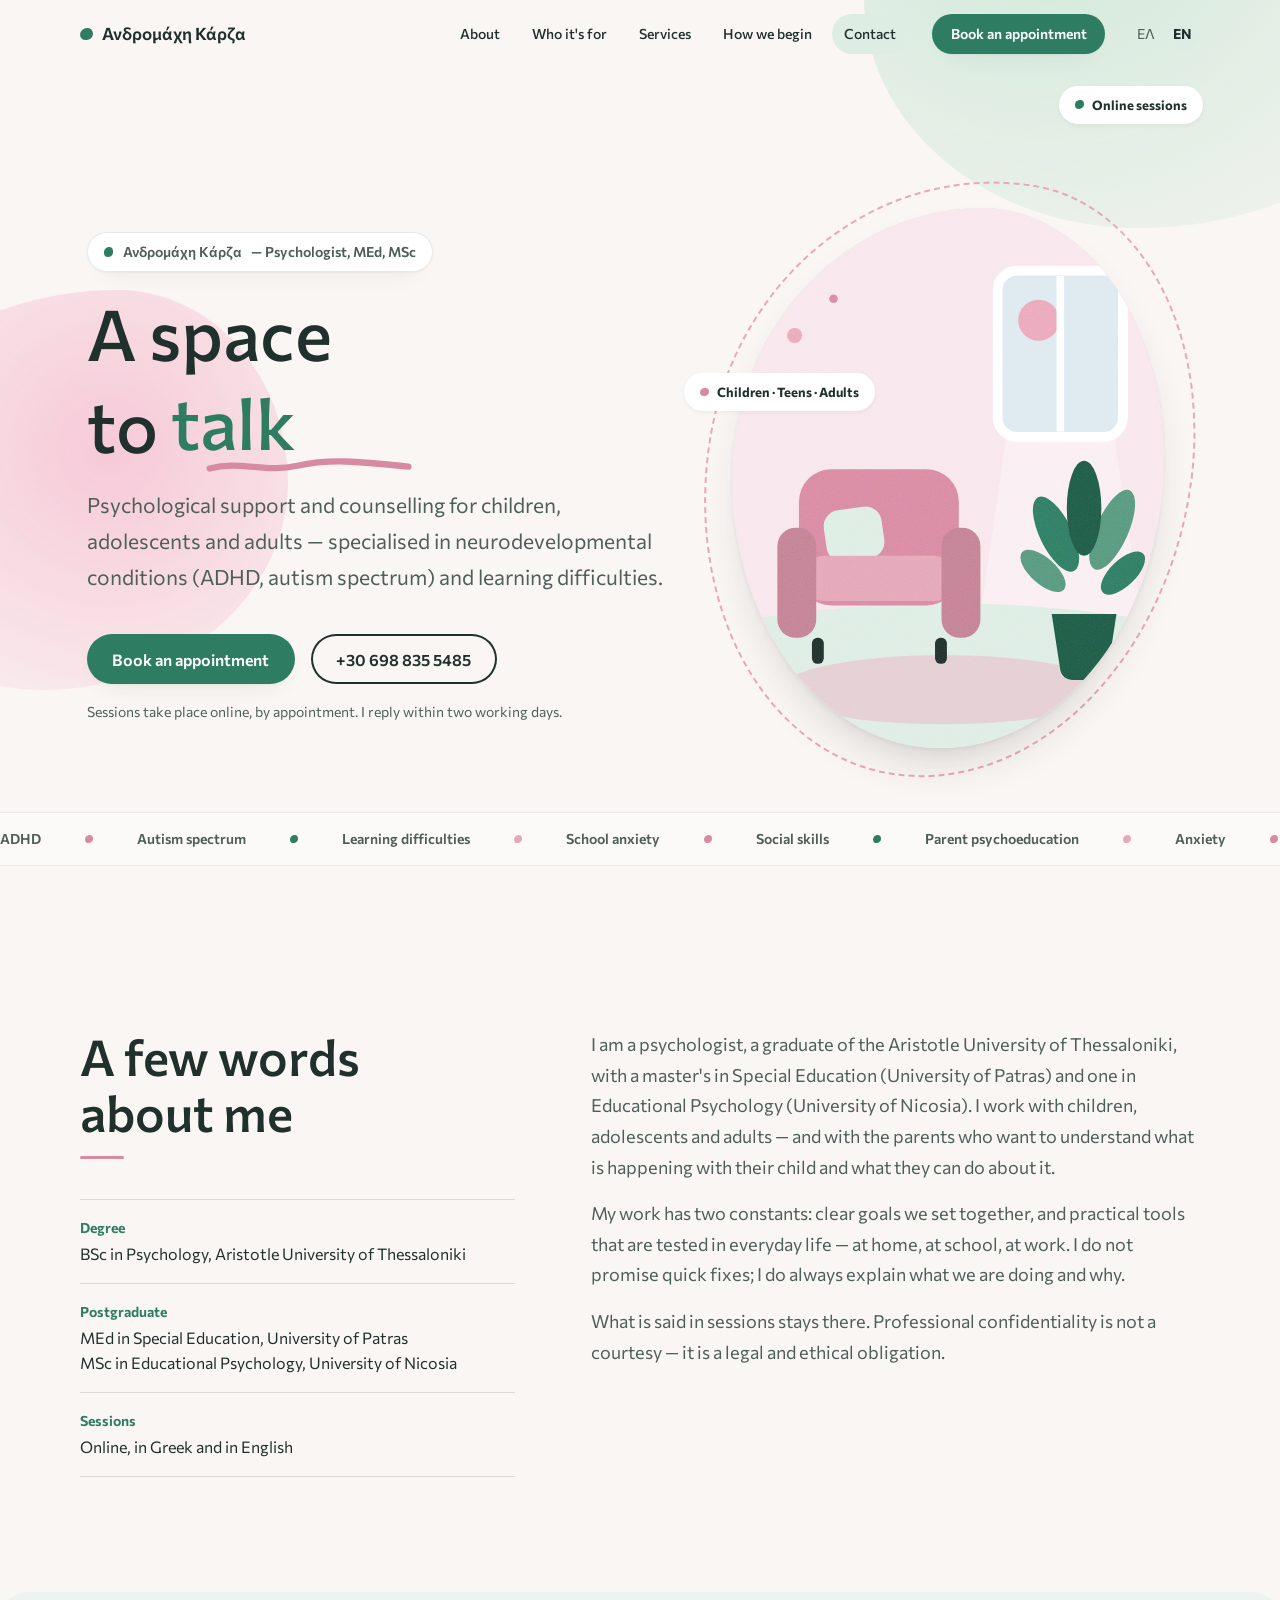
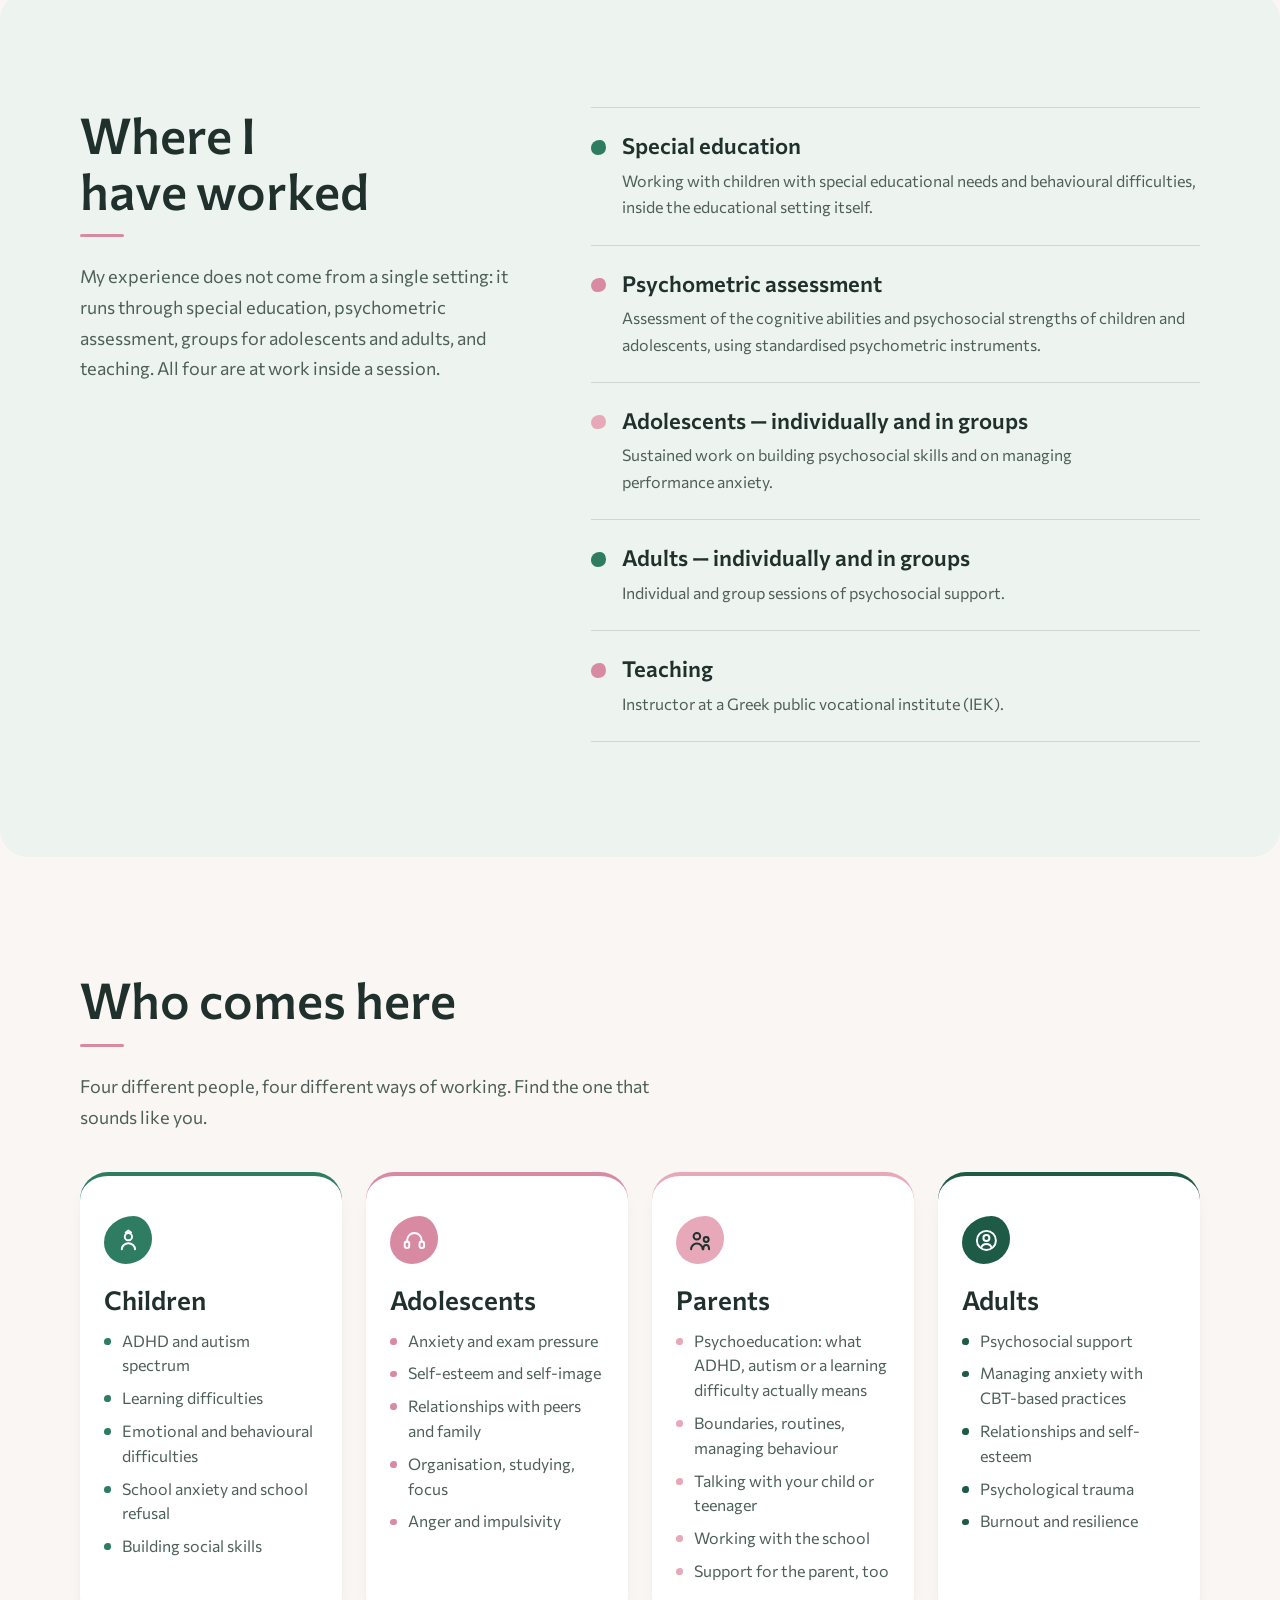
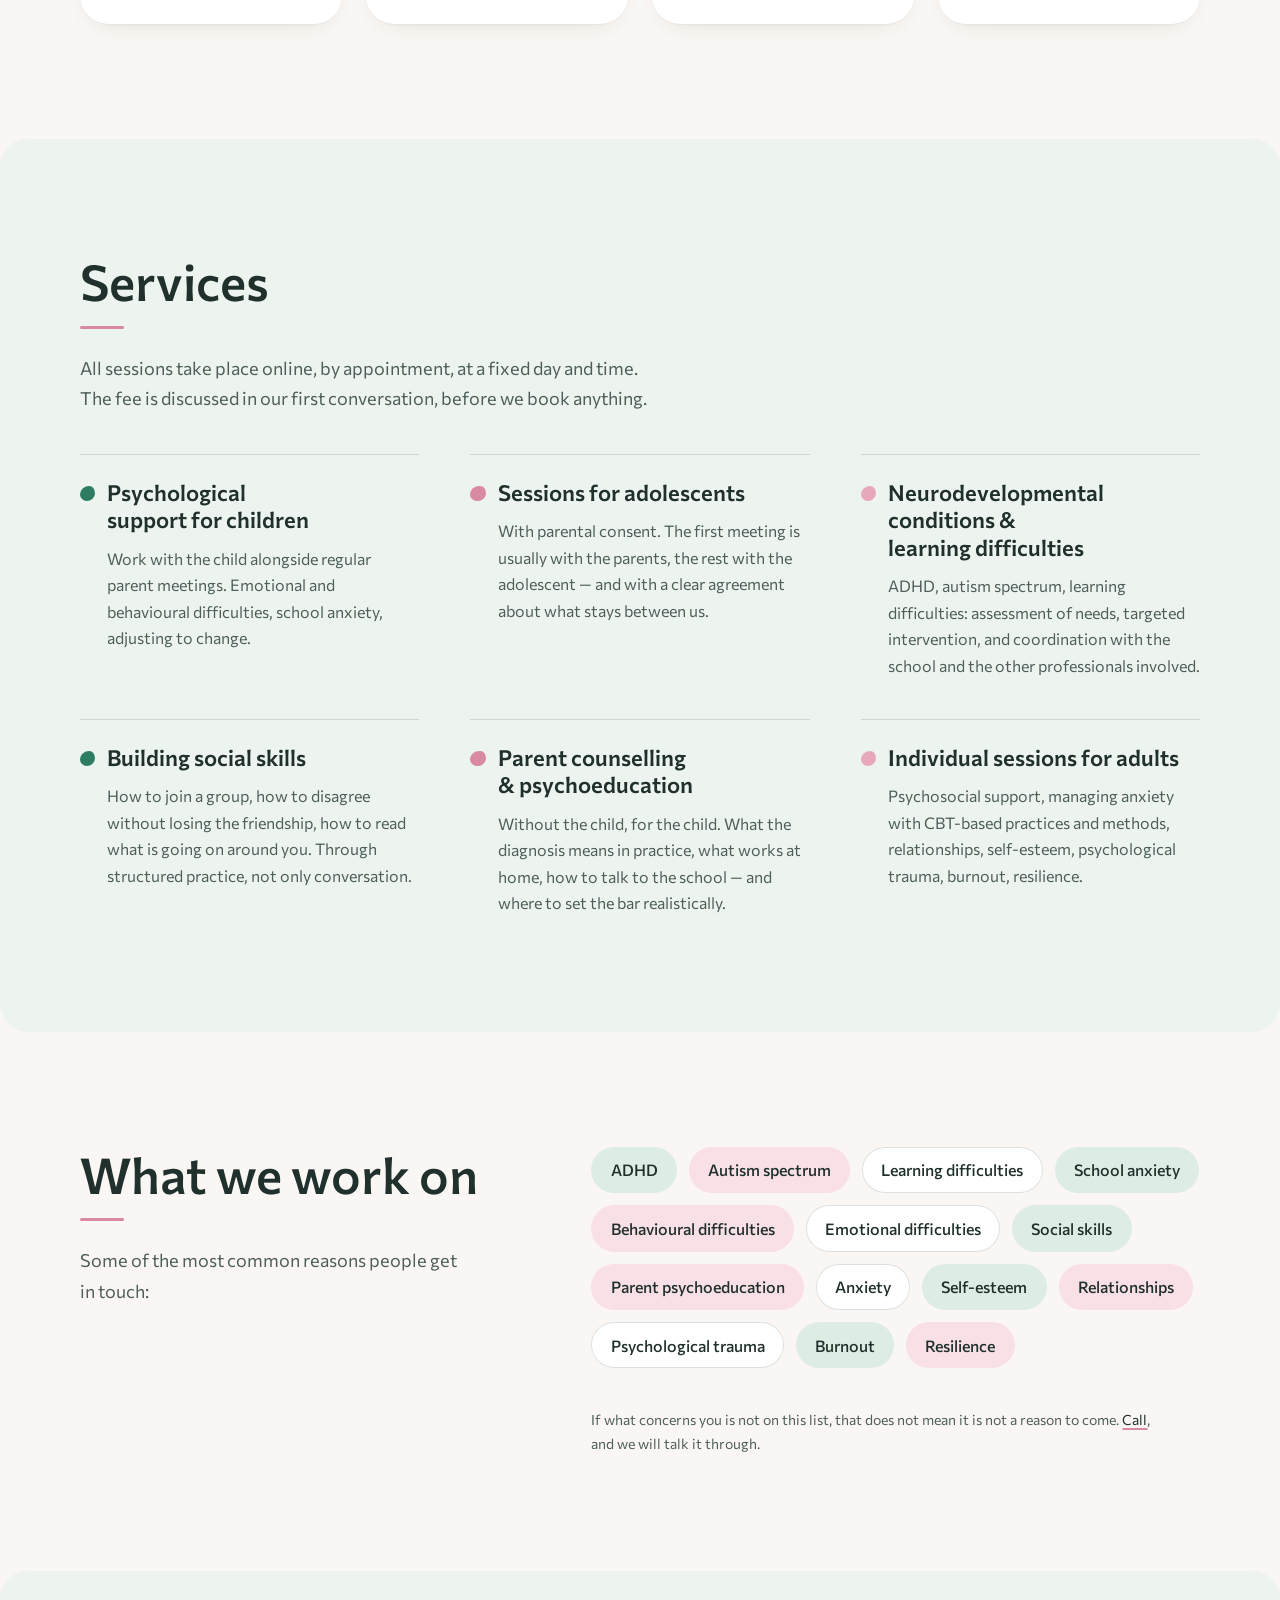
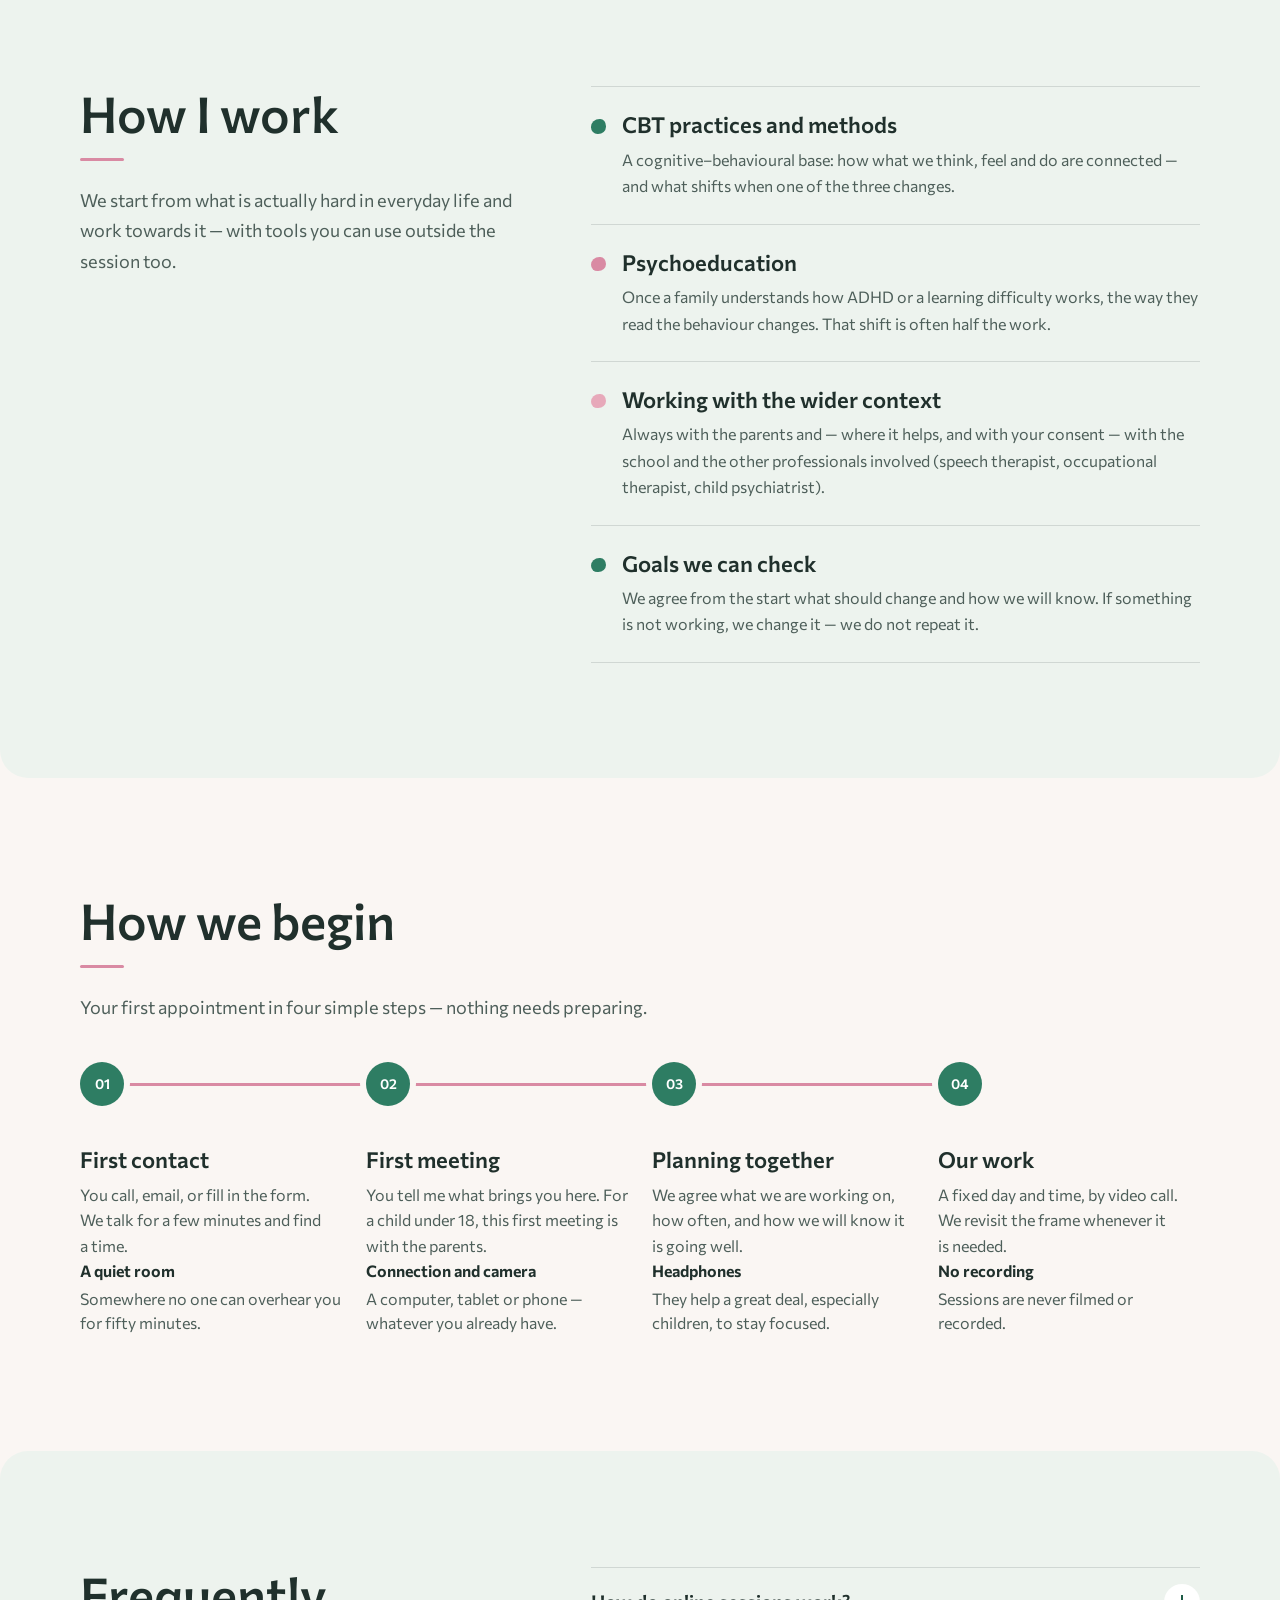
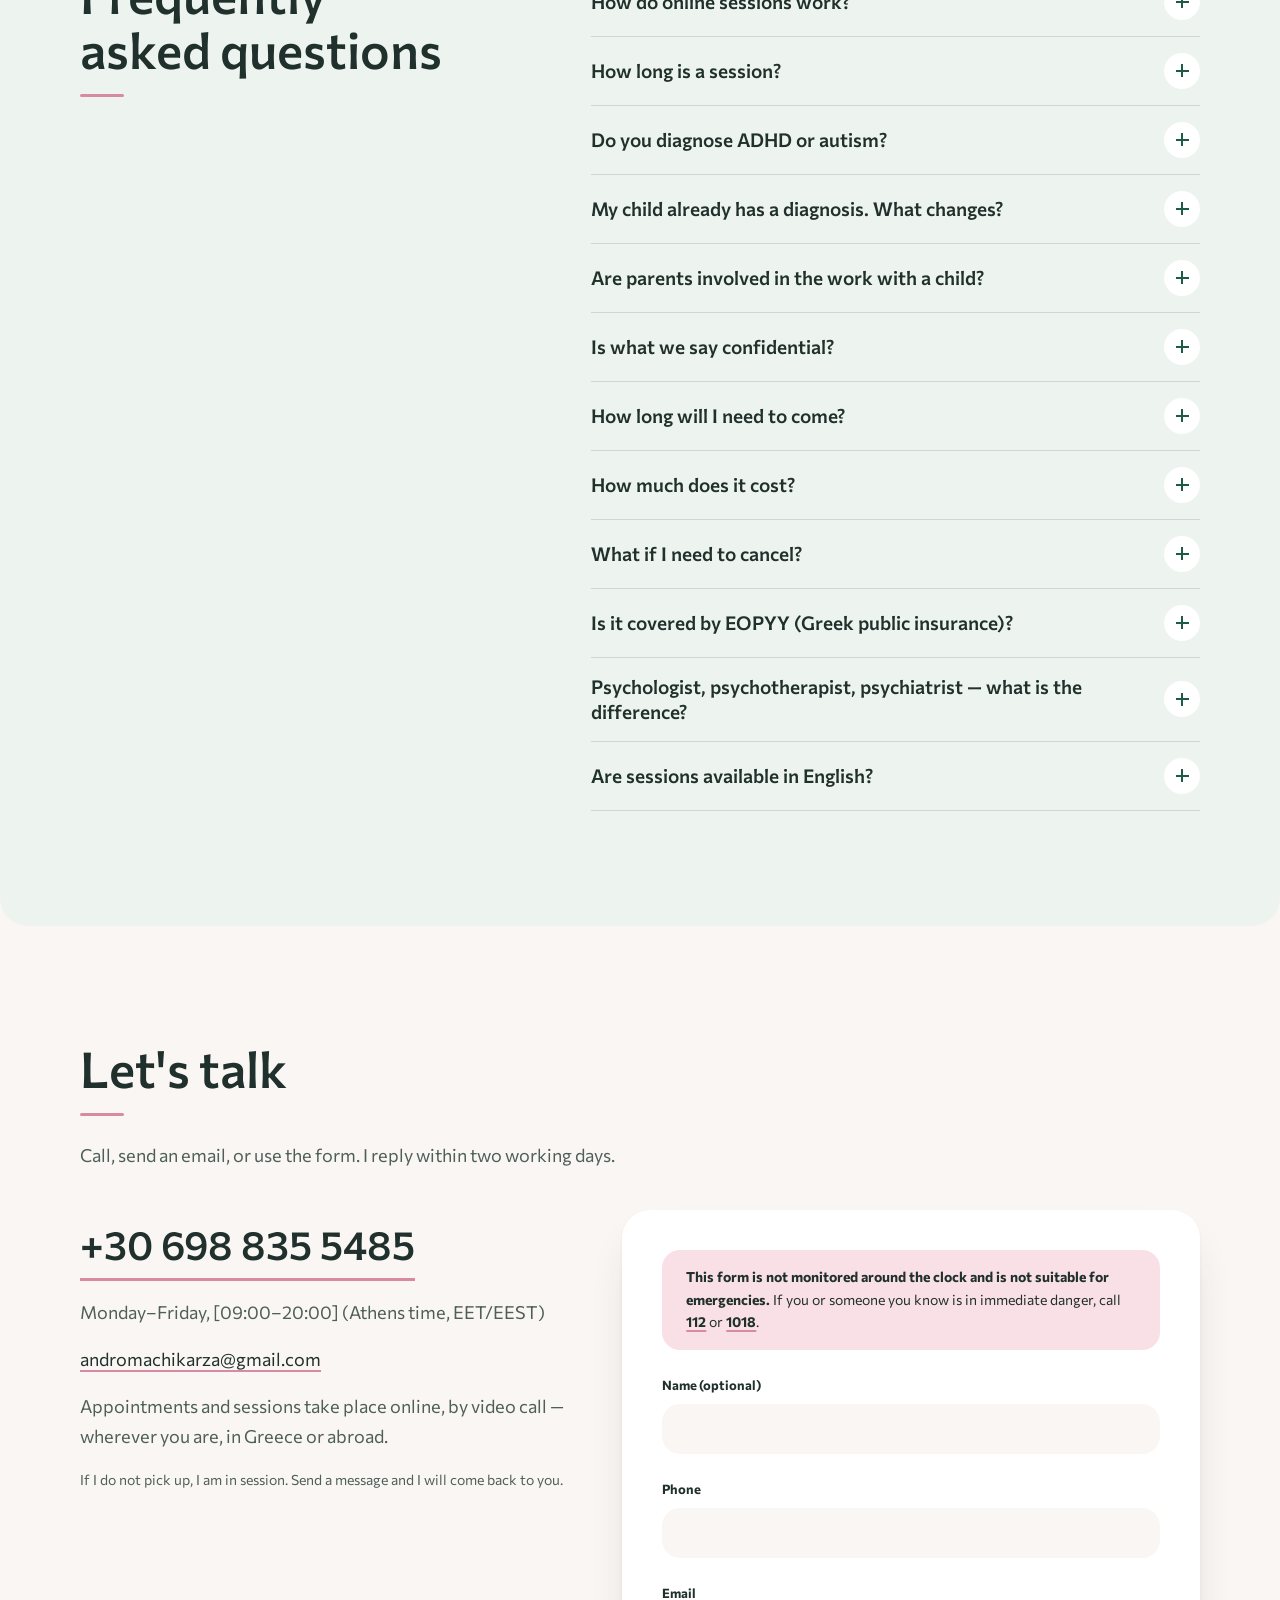
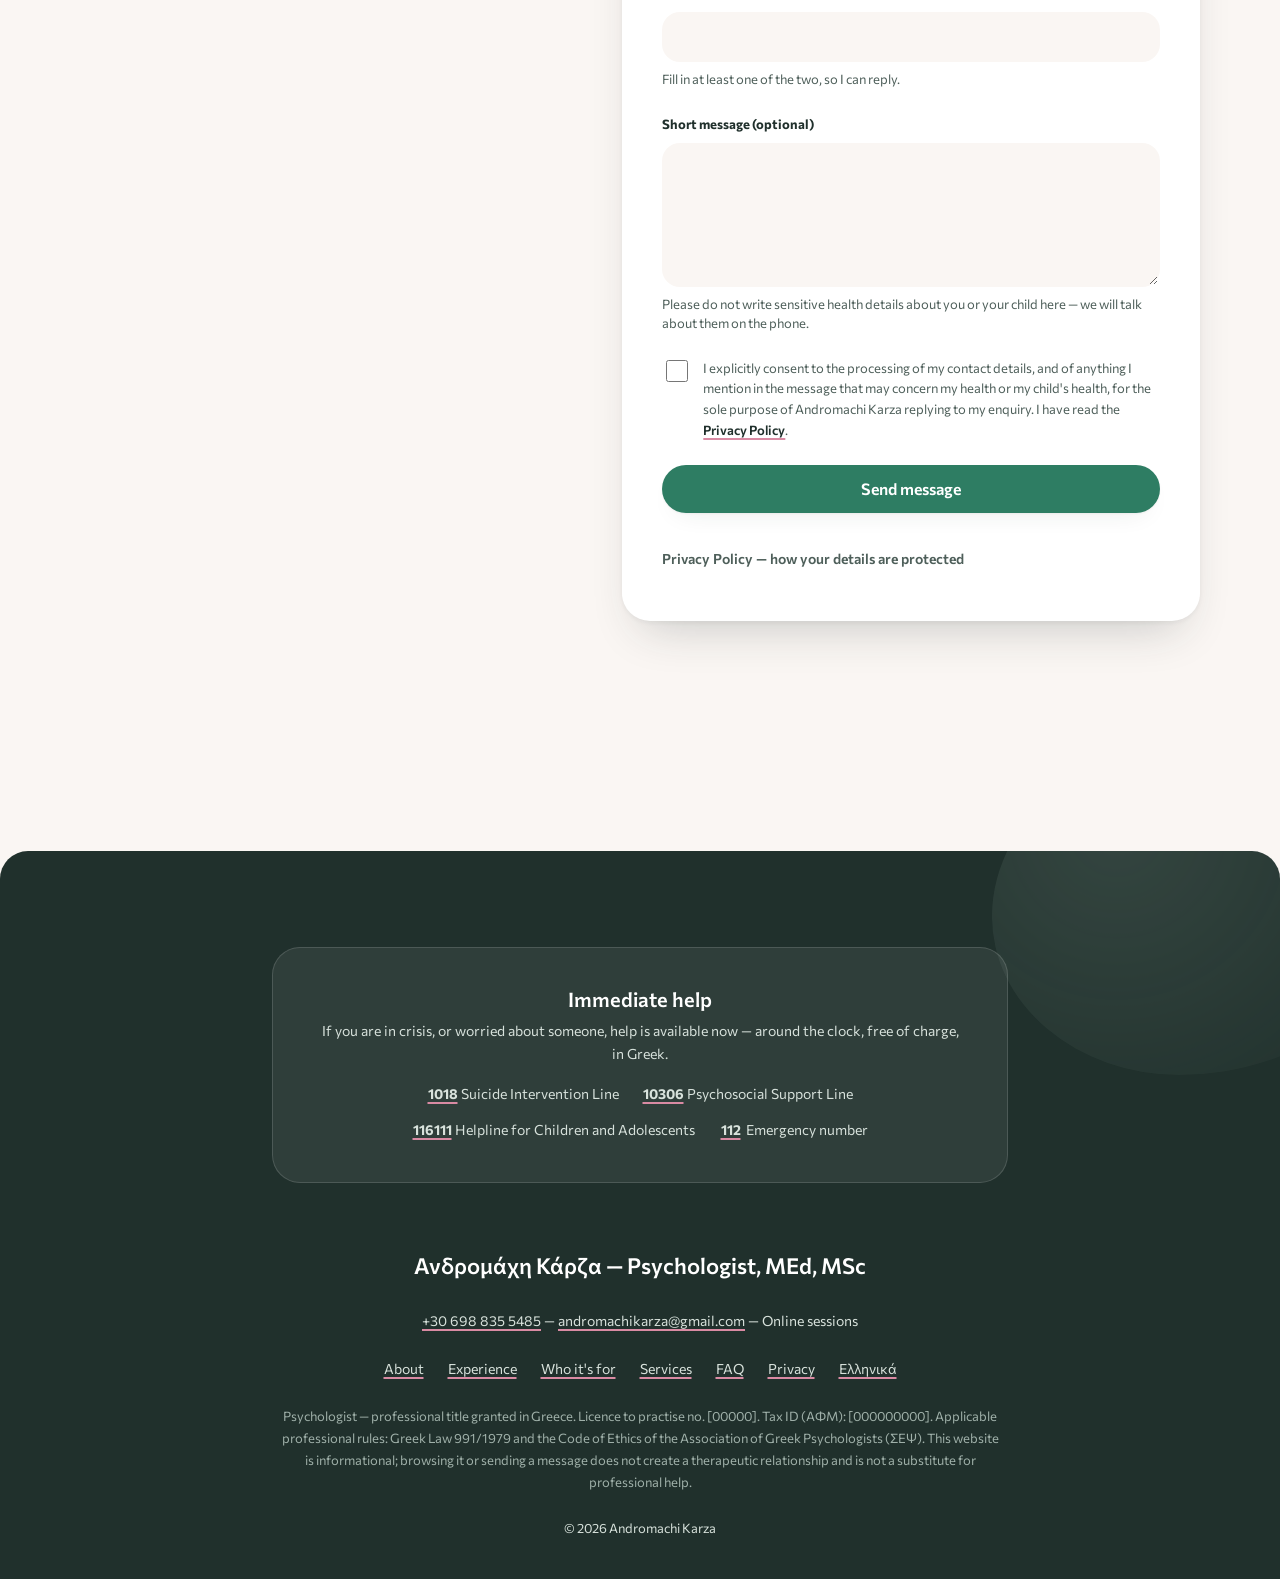
==== commit ee6e8839: "Remove licence-number credential from About (both languages) Co-Authored-By: Claude Opus 5.5 (1M con" ====
--- a/en/index.html
+++ b/en/index.html
@@ -305,10 +305,6 @@
             <dd class="cred__v">MEd in Special Education, University of Patras<br>MSc in Educational Psychology, University of Nicosia</dd>
           </div>
           <div class="cred">
-            <dt class="cred__k">Licence to practise</dt>
-            <dd class="cred__v">no. [00000]</dd>
-          </div>
-          <div class="cred">
             <dt class="cred__k">Sessions</dt>
             <dd class="cred__v">Online, in Greek and in English</dd>
           </div>
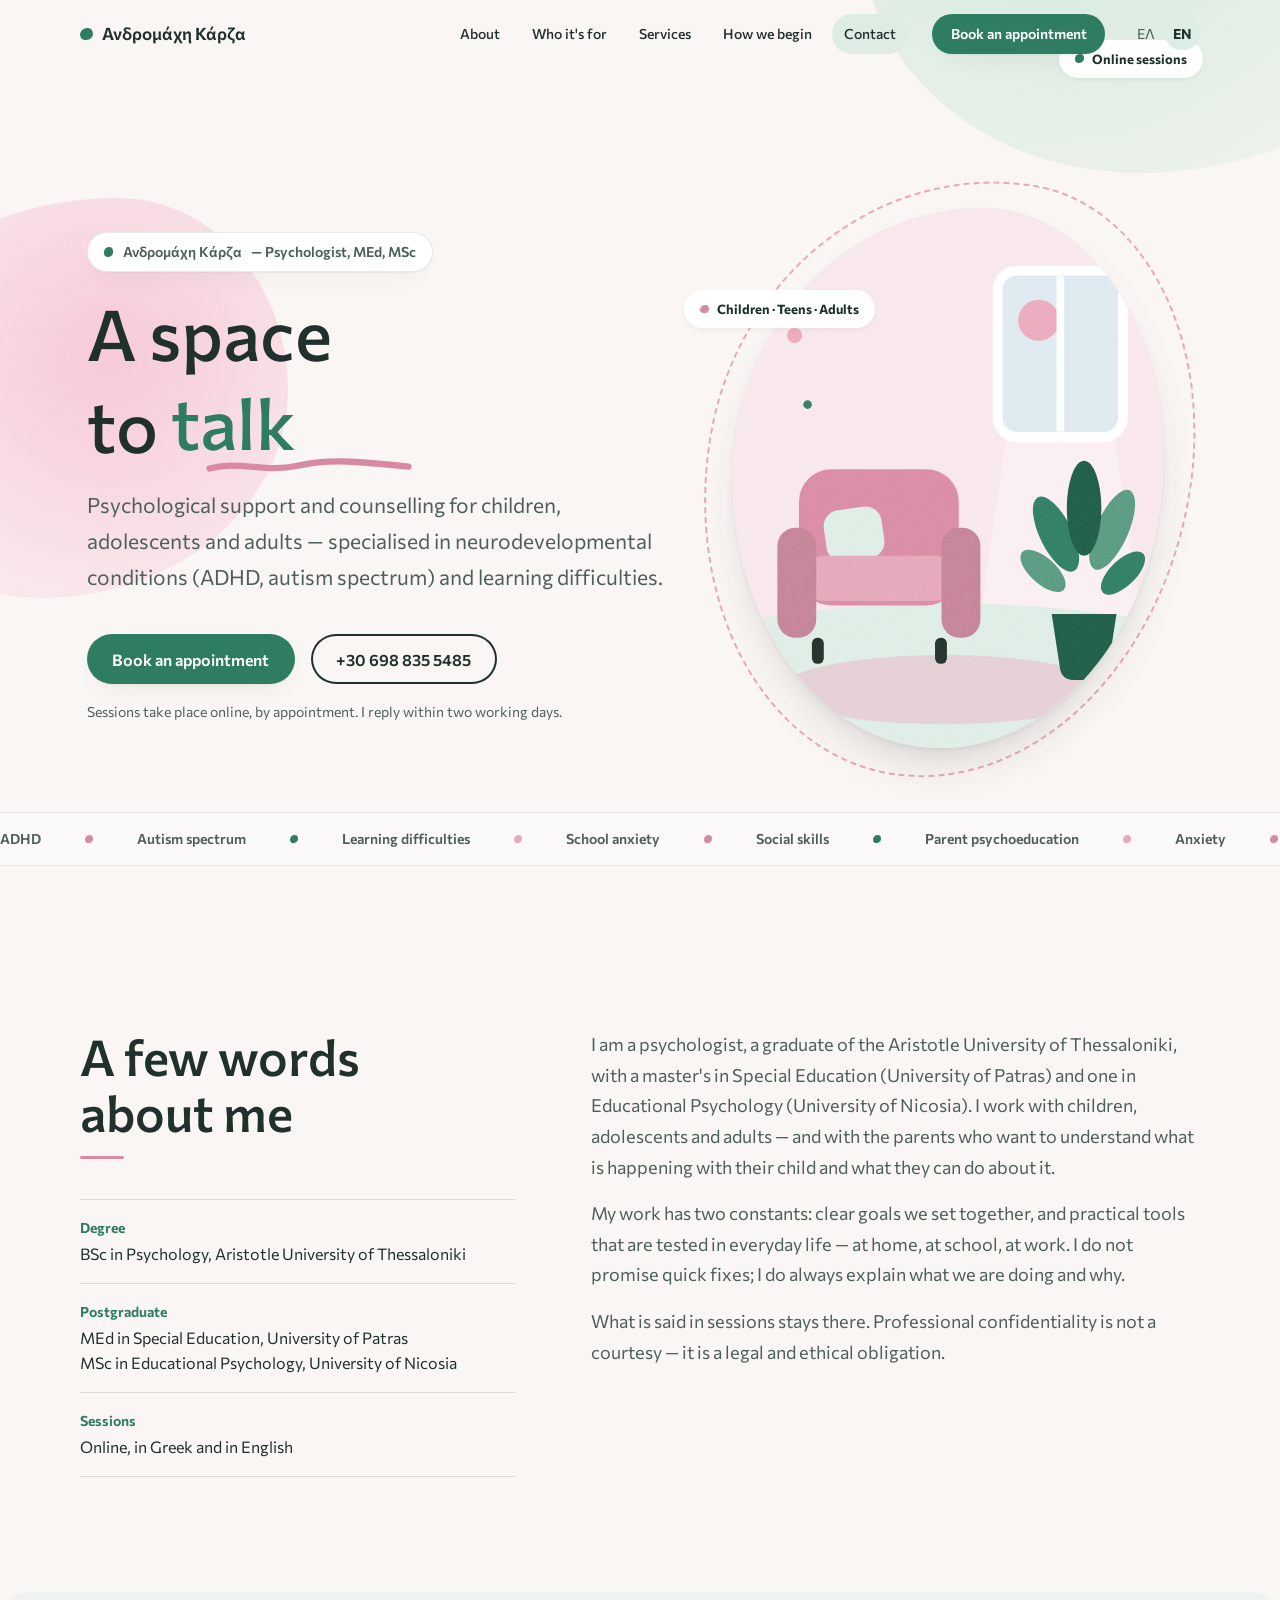
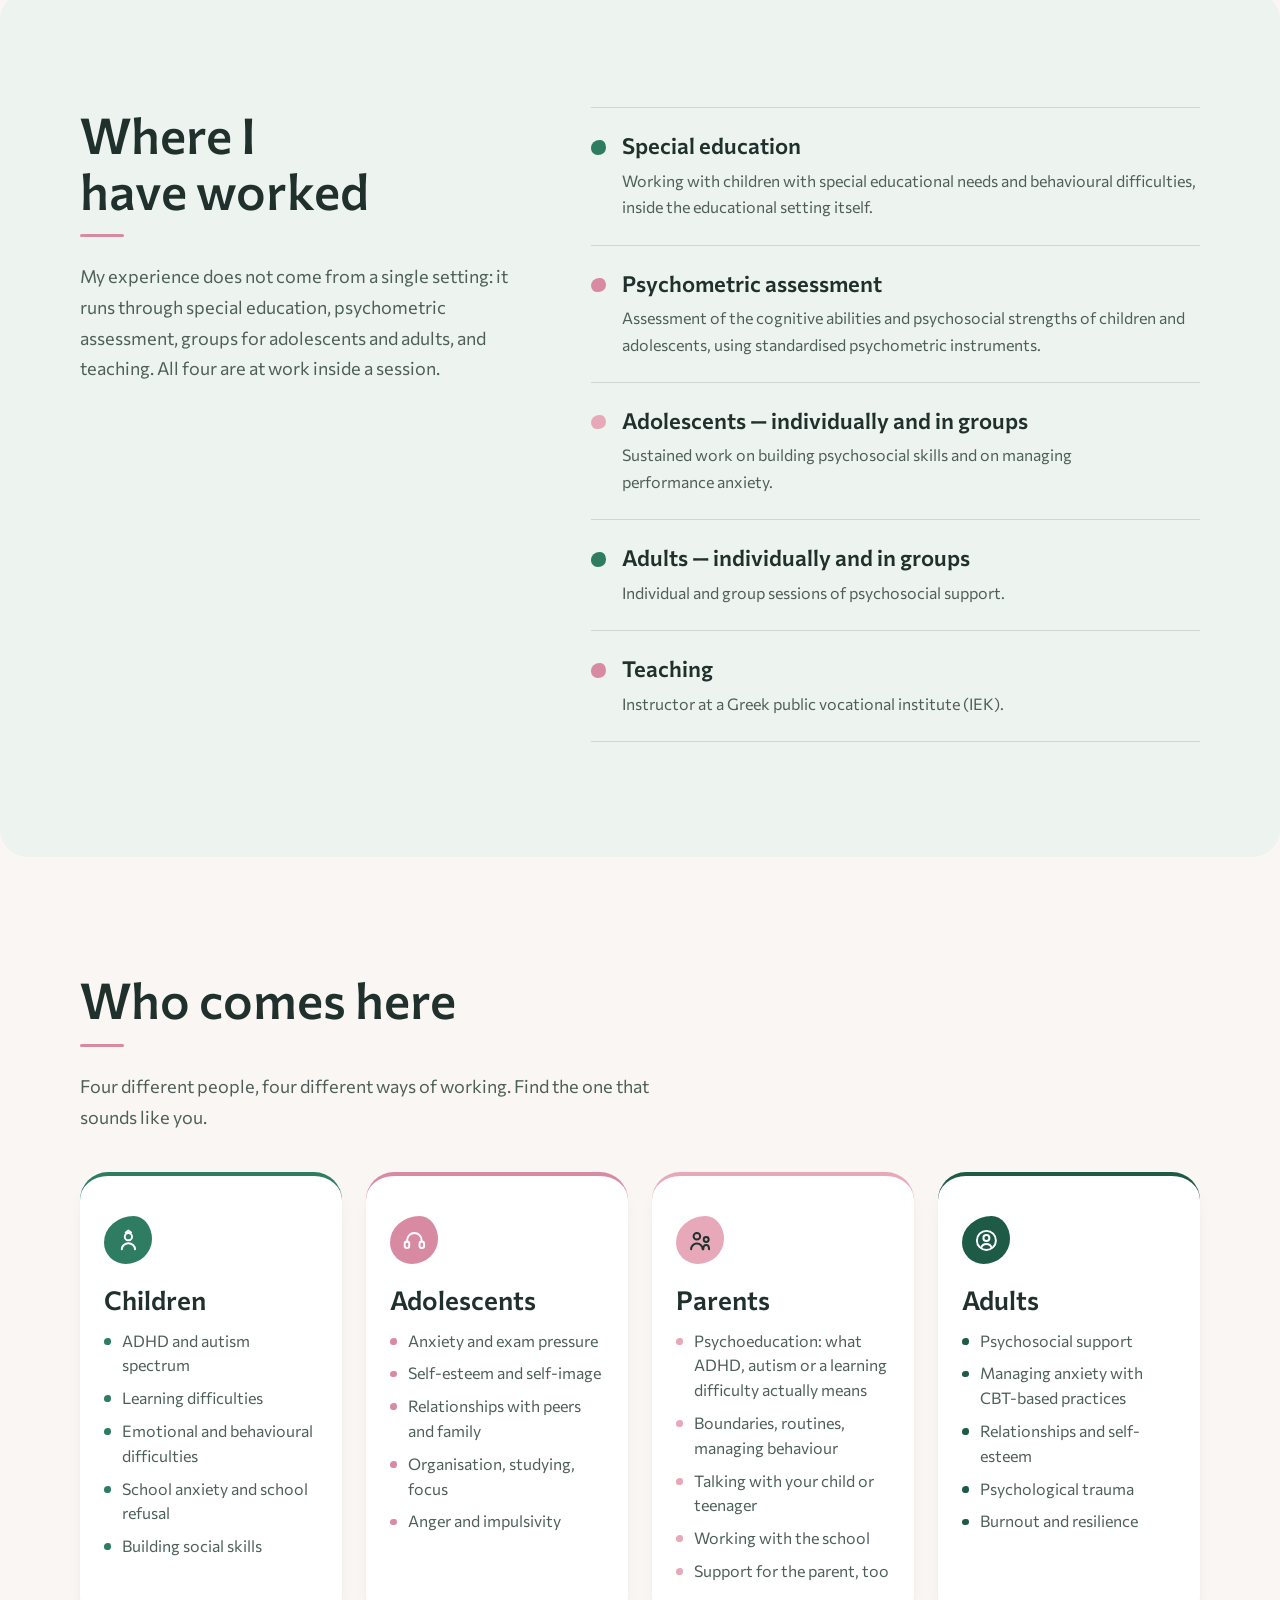
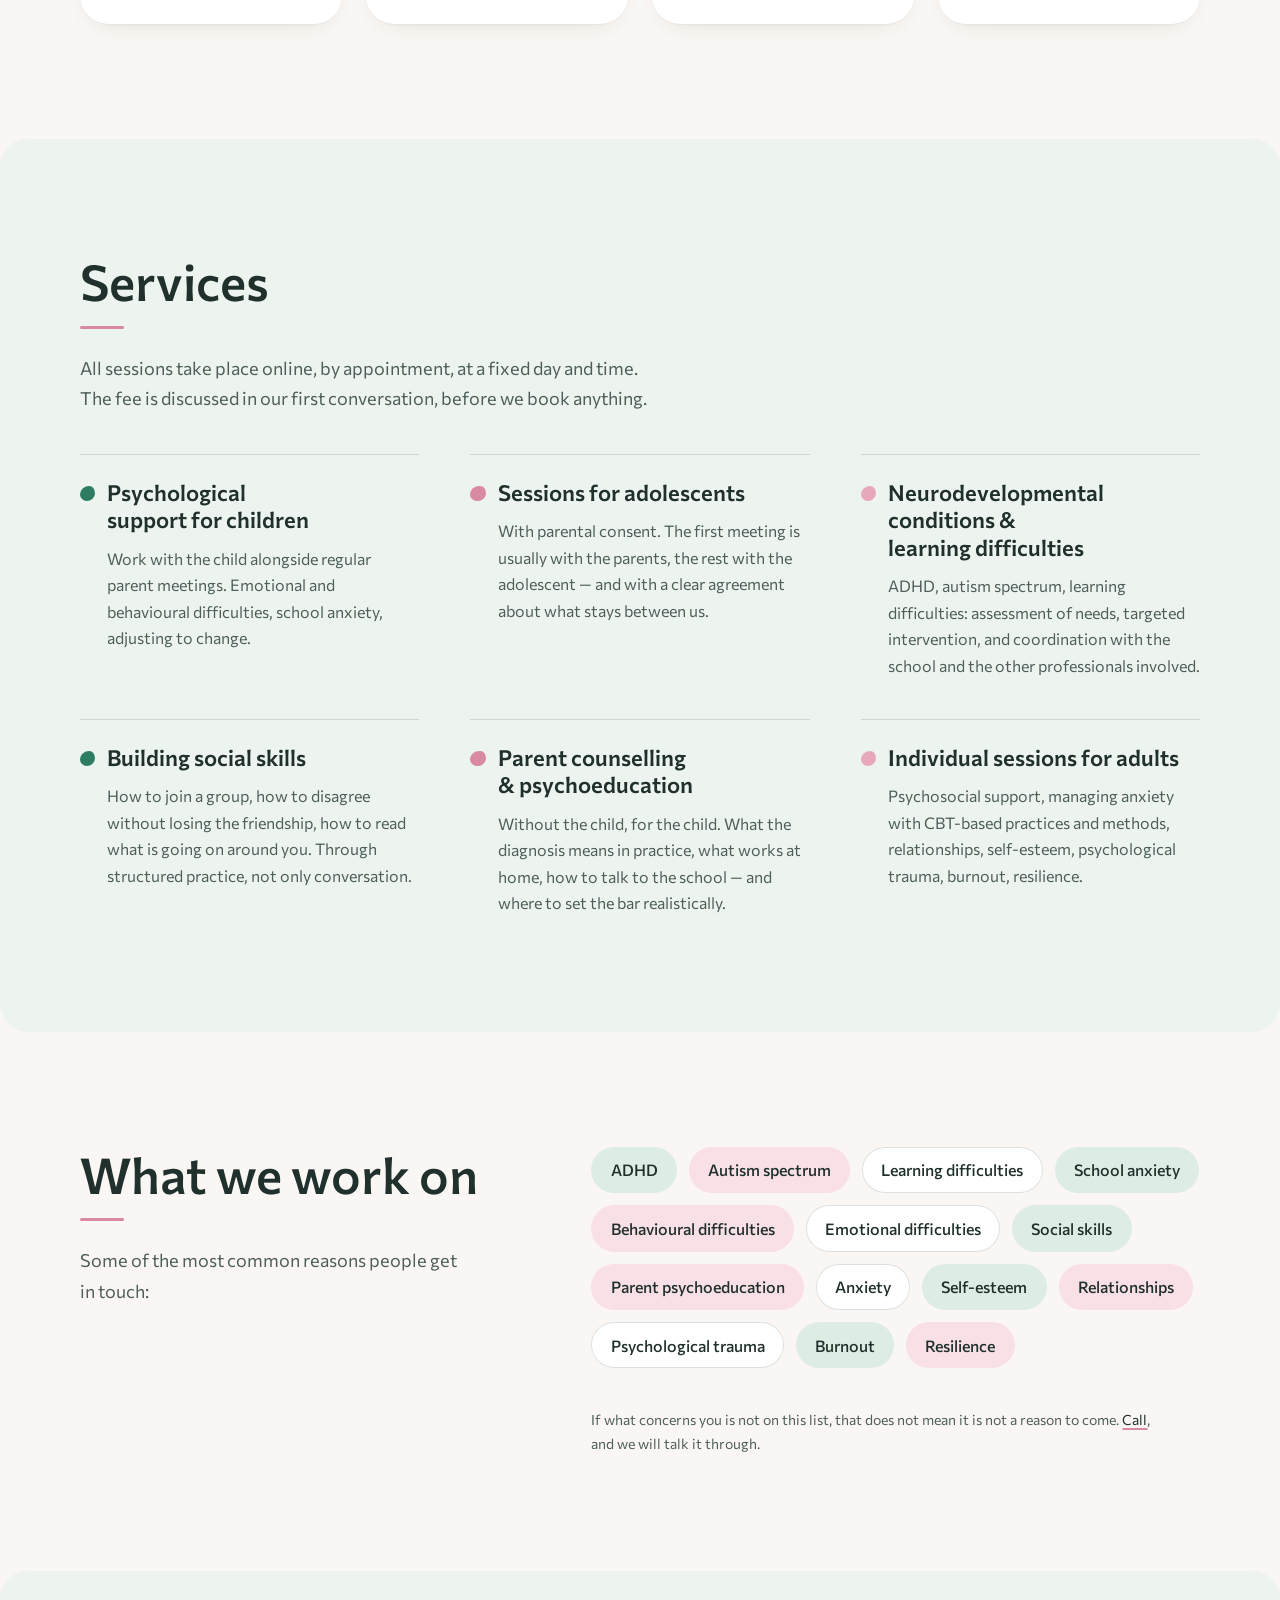
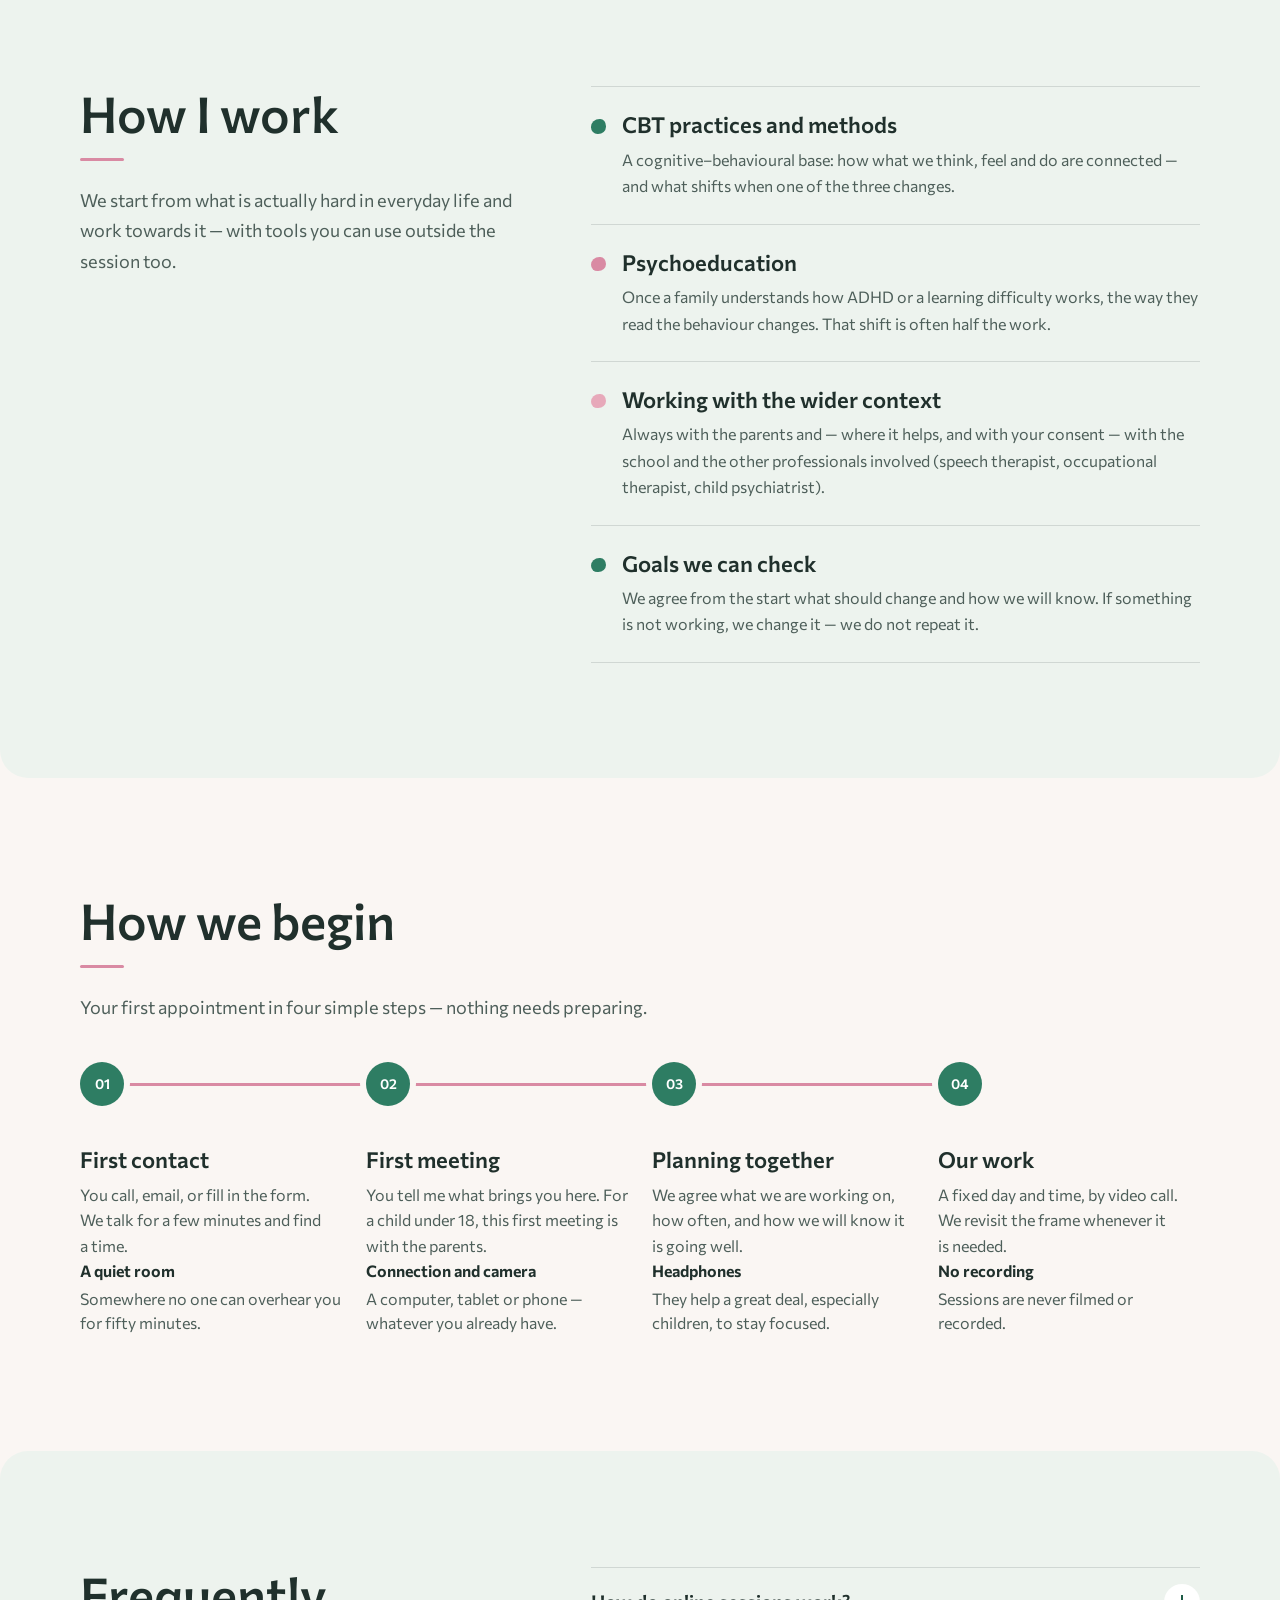
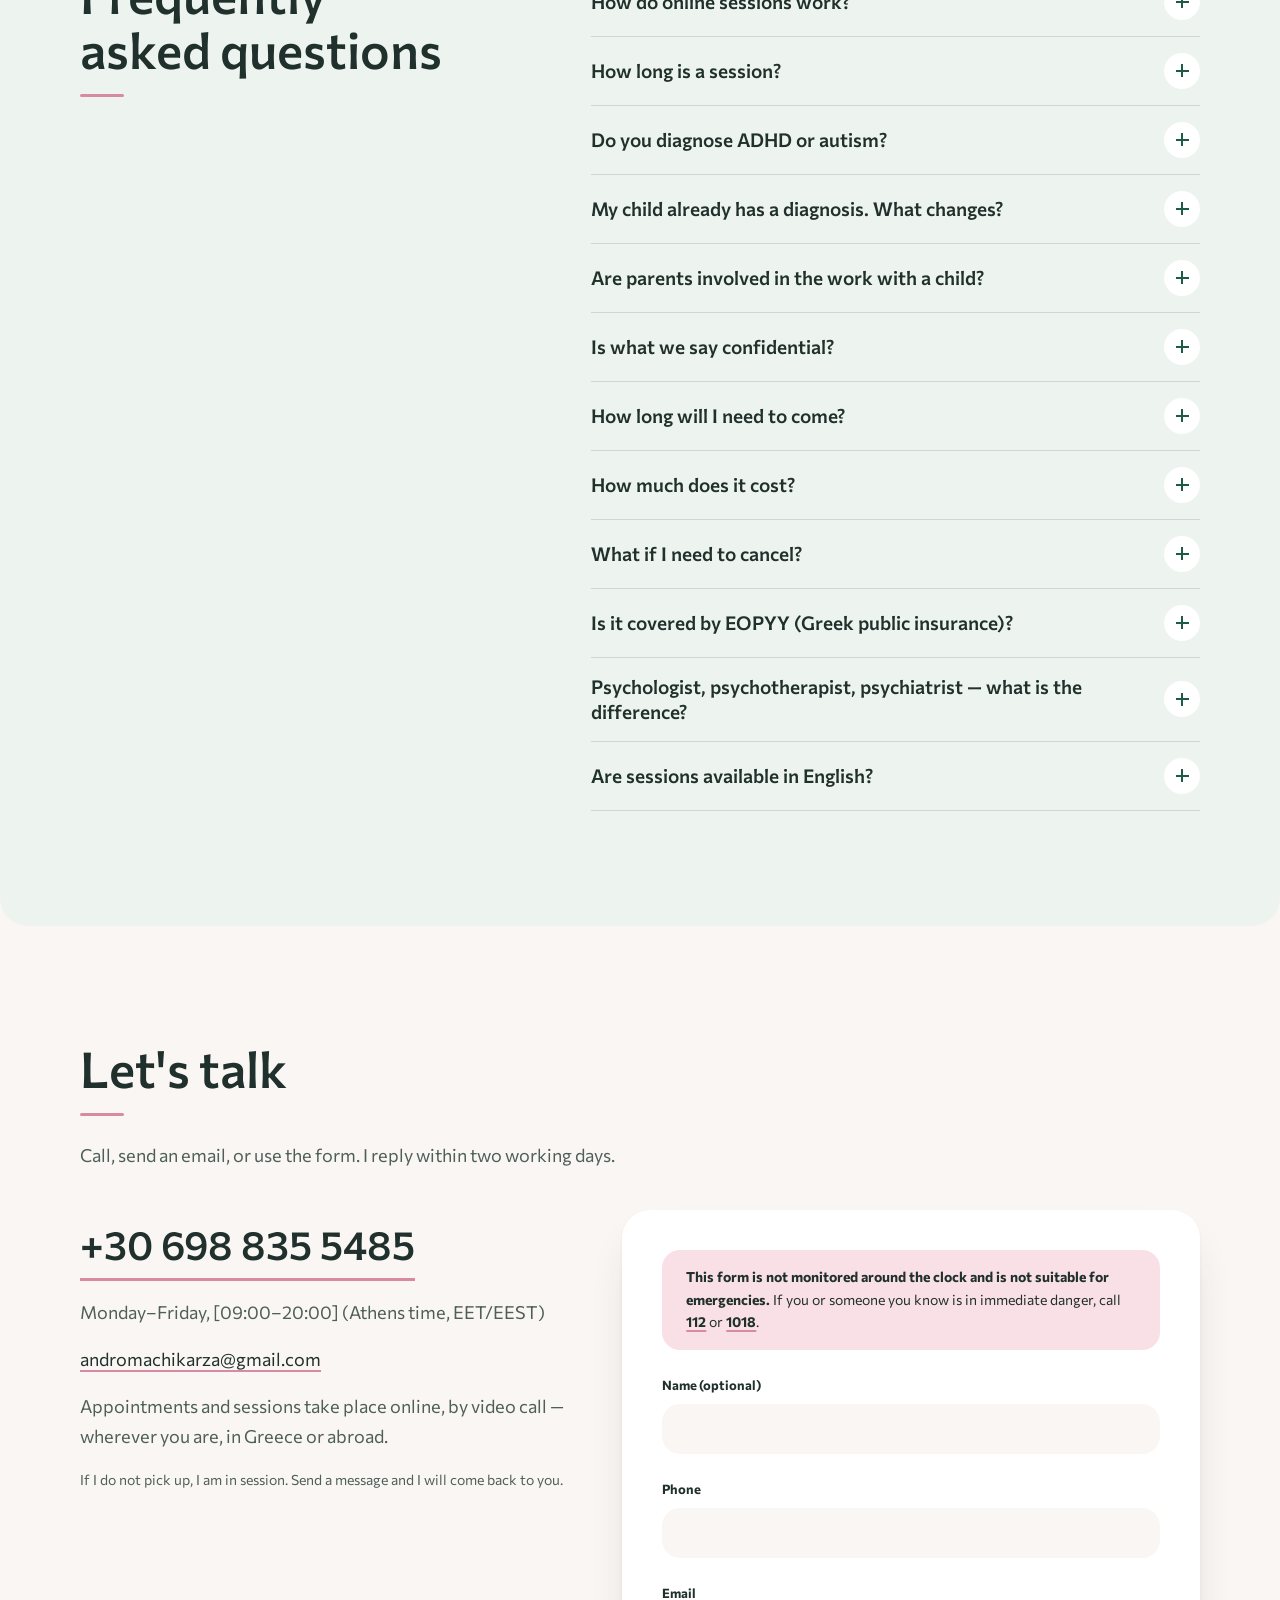
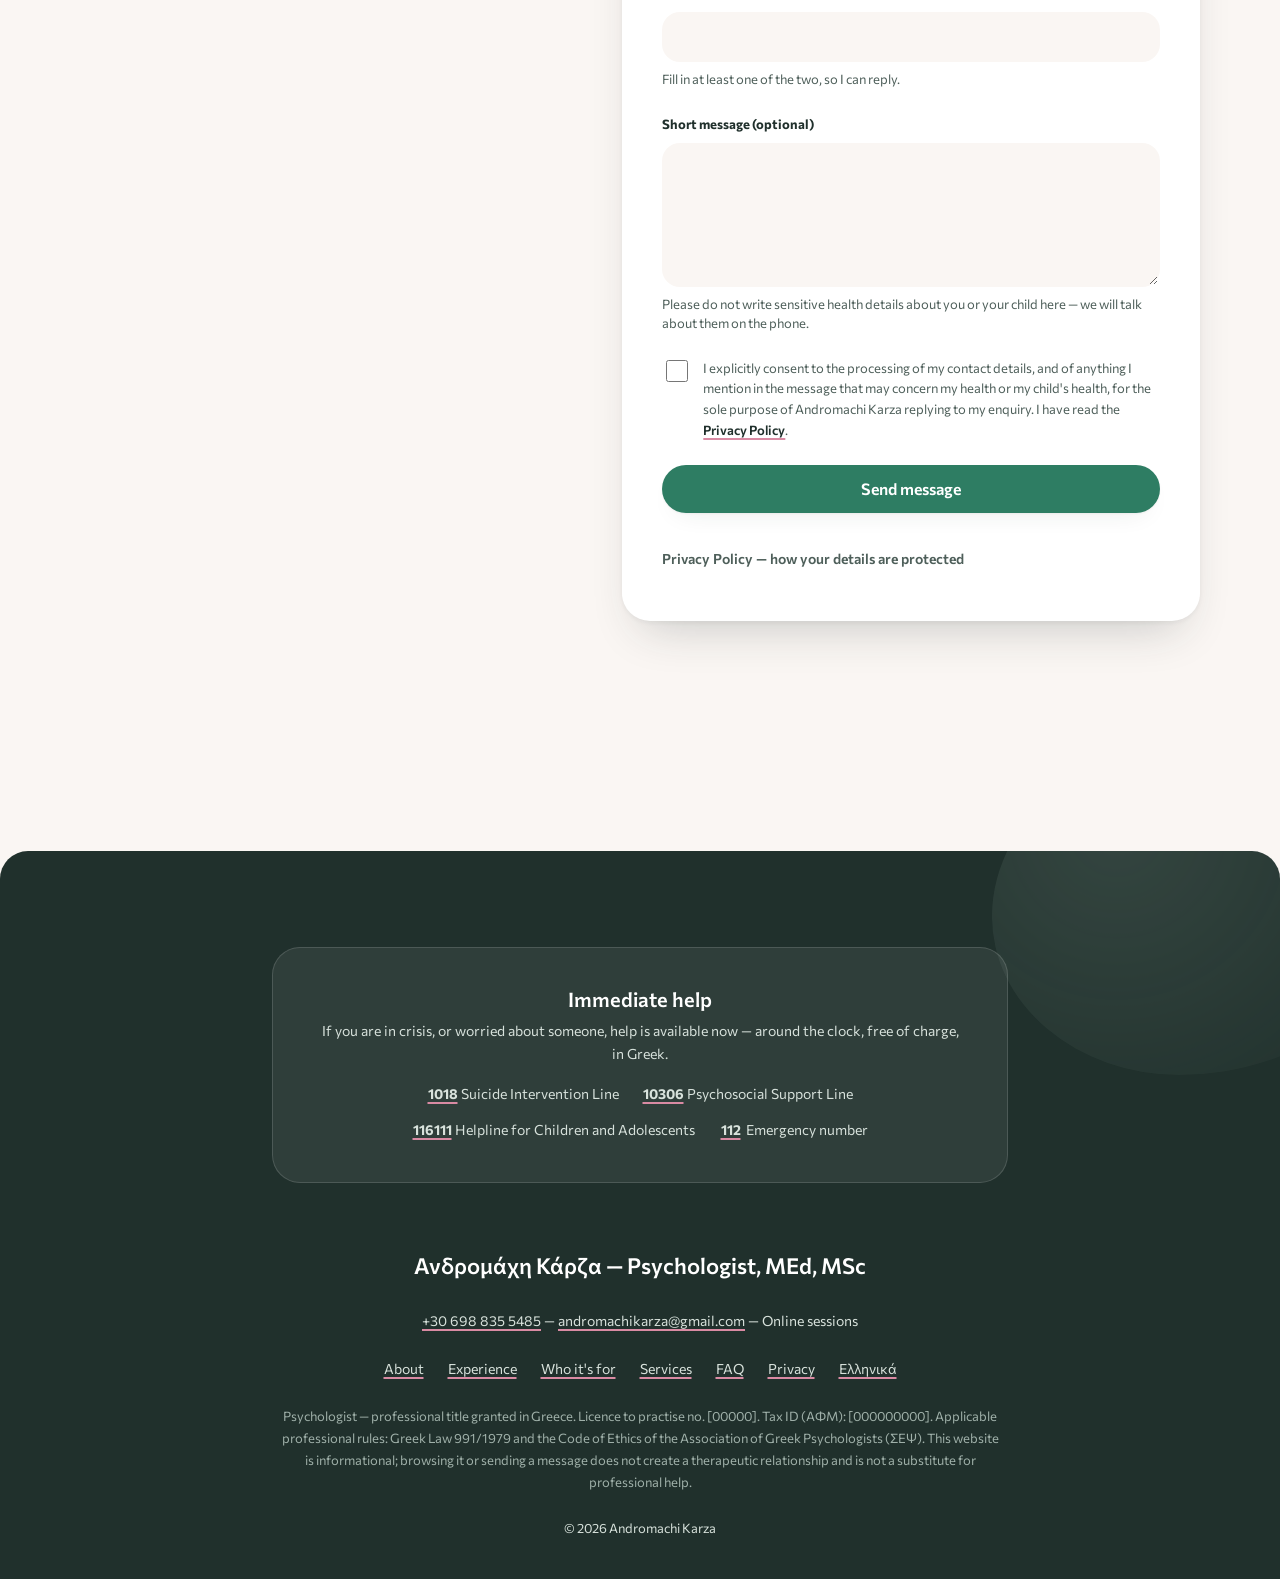
==== commit 2d7bb0d8: "Point canonical, hreflang, OG, JSON-LD and sitemap URLs at andromachikarza.com Co-Authored-By: Claud" ====
--- a/en/index.html
+++ b/en/index.html
@@ -8,19 +8,19 @@
 <title>Andromachi Karza — Psychologist | Online sessions</title>
 <meta name="description" content="Andromachi Karza, Psychologist (Aristotle University of Thessaloniki), MEd in Special Education, MSc in Educational Psychology. Psychological support and counselling for children, adolescents and adults. Specialised in ADHD, autism spectrum and learning difficulties; parent psychoeducation. Sessions online.">
 
-<link rel="canonical" href="https://www.andromachikarza.gr/en/">
-<link rel="alternate" hreflang="el" href="https://www.andromachikarza.gr/">
-<link rel="alternate" hreflang="en" href="https://www.andromachikarza.gr/en/">
-<link rel="alternate" hreflang="x-default" href="https://www.andromachikarza.gr/">
+<link rel="canonical" href="https://andromachikarza.com/en/">
+<link rel="alternate" hreflang="el" href="https://andromachikarza.com/">
+<link rel="alternate" hreflang="en" href="https://andromachikarza.com/en/">
+<link rel="alternate" hreflang="x-default" href="https://andromachikarza.com/">
 
 <meta property="og:type" content="website">
 <meta property="og:site_name" content="Andromachi Karza — Psychologist">
 <meta property="og:locale" content="en_US">
 <meta property="og:locale:alternate" content="el_GR">
-<meta property="og:url" content="https://www.andromachikarza.gr/en/">
+<meta property="og:url" content="https://andromachikarza.com/en/">
 <meta property="og:title" content="Andromachi Karza — Psychologist | Online sessions">
 <meta property="og:description" content="Children, adolescents, parents, adults. ADHD, autism spectrum, learning difficulties, school anxiety, parent psychoeducation. Sessions online.">
-<meta property="og:image" content="https://www.andromachikarza.gr/assets/og.png">
+<meta property="og:image" content="https://andromachikarza.com/assets/og.png">
 <meta property="og:image:width" content="1200">
 <meta property="og:image:height" content="630">
 <meta property="og:image:alt" content="Andromachi Karza — Psychologist">
@@ -40,25 +40,25 @@
   "@graph": [
     {
       "@type": "MedicalBusiness",
-      "@id": "https://www.andromachikarza.gr/#practice",
+      "@id": "https://andromachikarza.com/#practice",
       "name": "Ανδρομάχη Κάρζα — Ψυχολόγος",
-      "url": "https://www.andromachikarza.gr/",
-      "image": "https://www.andromachikarza.gr/assets/og.png",
+      "url": "https://andromachikarza.com/",
+      "image": "https://andromachikarza.com/assets/og.png",
       "telephone": "+306988355485",
       "email": "andromachikarza@gmail.com",
       "areaServed": { "@type": "Country", "name": "Ελλάδα" },
       "availableLanguage": ["el", "en"],
-      "founder": { "@id": "https://www.andromachikarza.gr/#person" },
-      "employee": { "@id": "https://www.andromachikarza.gr/#person" }
+      "founder": { "@id": "https://andromachikarza.com/#person" },
+      "employee": { "@id": "https://andromachikarza.com/#person" }
     },
     {
       "@type": "Person",
-      "@id": "https://www.andromachikarza.gr/#person",
+      "@id": "https://andromachikarza.com/#person",
       "name": "Ανδρομάχη Κάρζα",
       "alternateName": ["Andromachi Karza", "Ανδρομαχη Καρζα", "Andromaxi Karza"],
       "jobTitle": "Ψυχολόγος",
-      "url": "https://www.andromachikarza.gr/en/",
-      "worksFor": { "@id": "https://www.andromachikarza.gr/#practice" },
+      "url": "https://andromachikarza.com/en/",
+      "worksFor": { "@id": "https://andromachikarza.com/#practice" },
       "knowsLanguage": ["el", "en"],
       "knowsAbout": [
         "ADHD",
@@ -99,7 +99,7 @@
     },
     {
       "@type": "FAQPage",
-      "@id": "https://www.andromachikarza.gr/en/#faq",
+      "@id": "https://andromachikarza.com/en/#faq",
       "mainEntity": [
         {
           "@type": "Question",
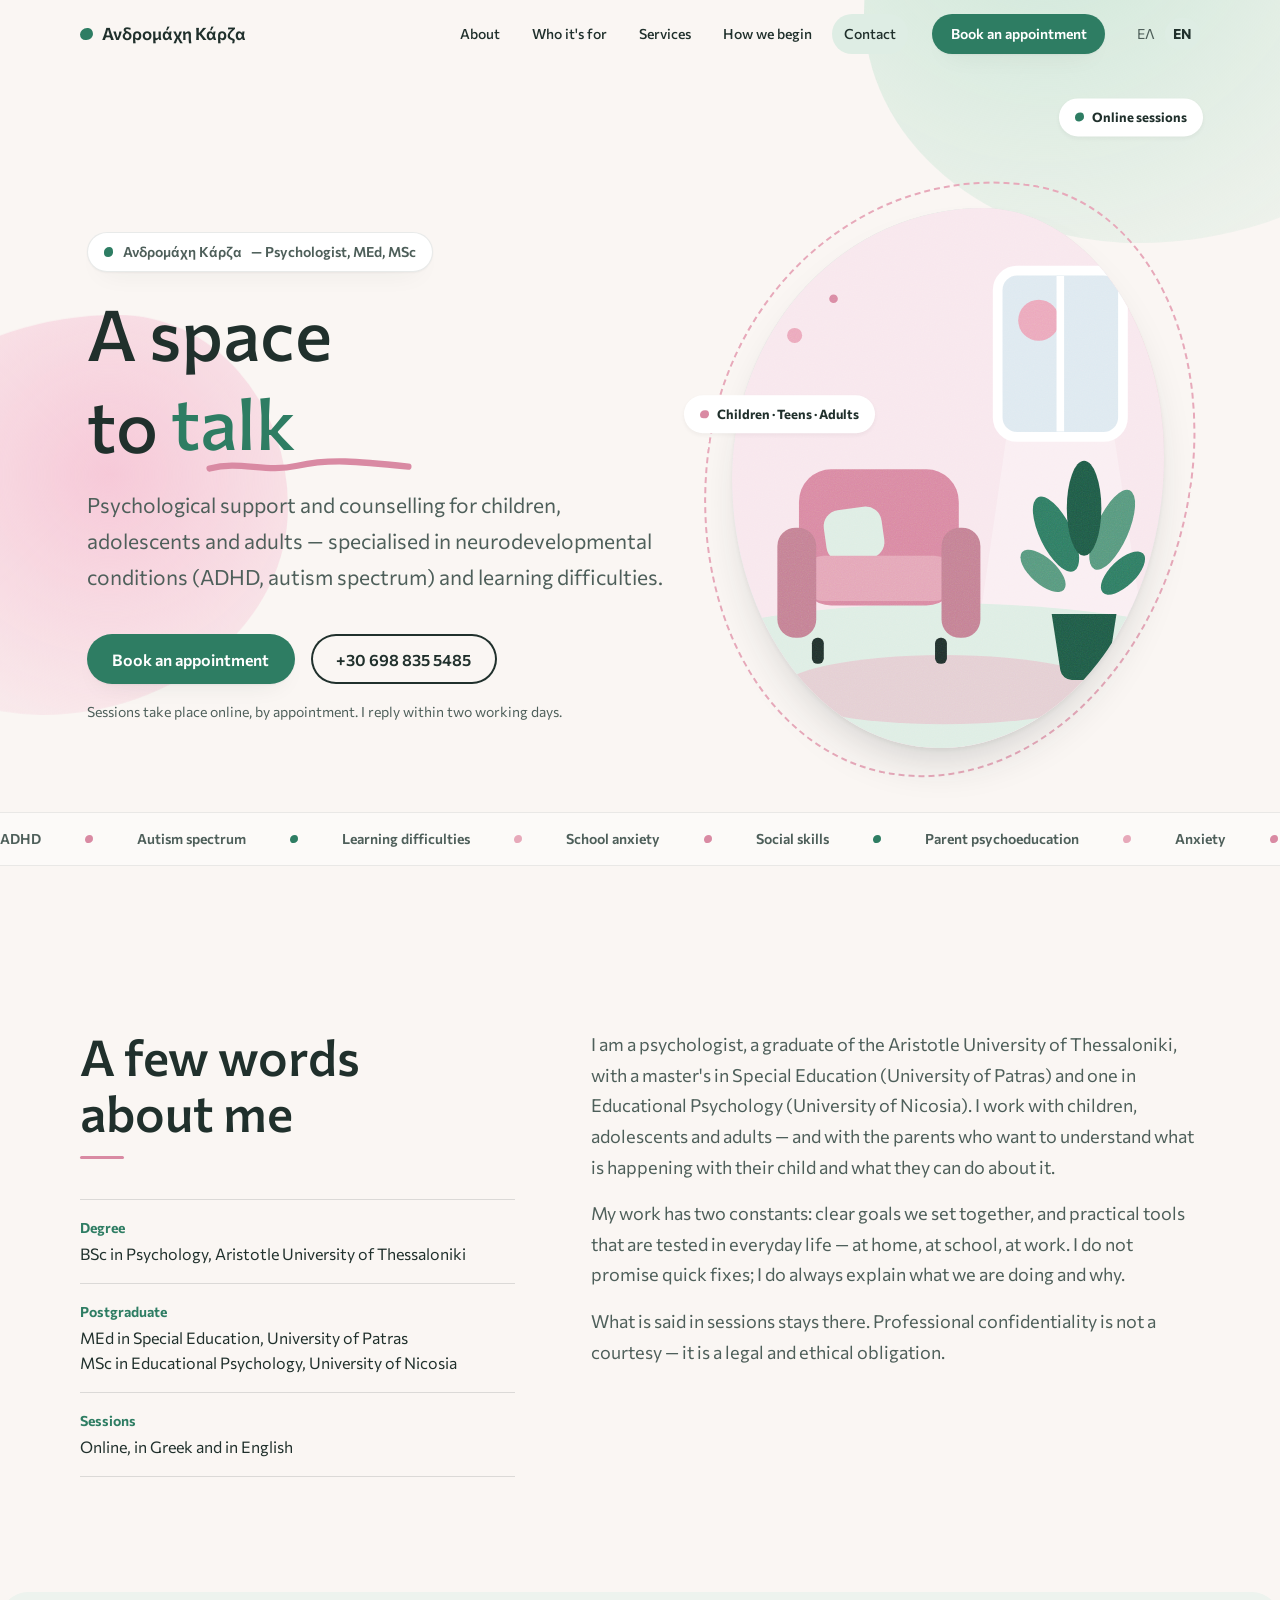
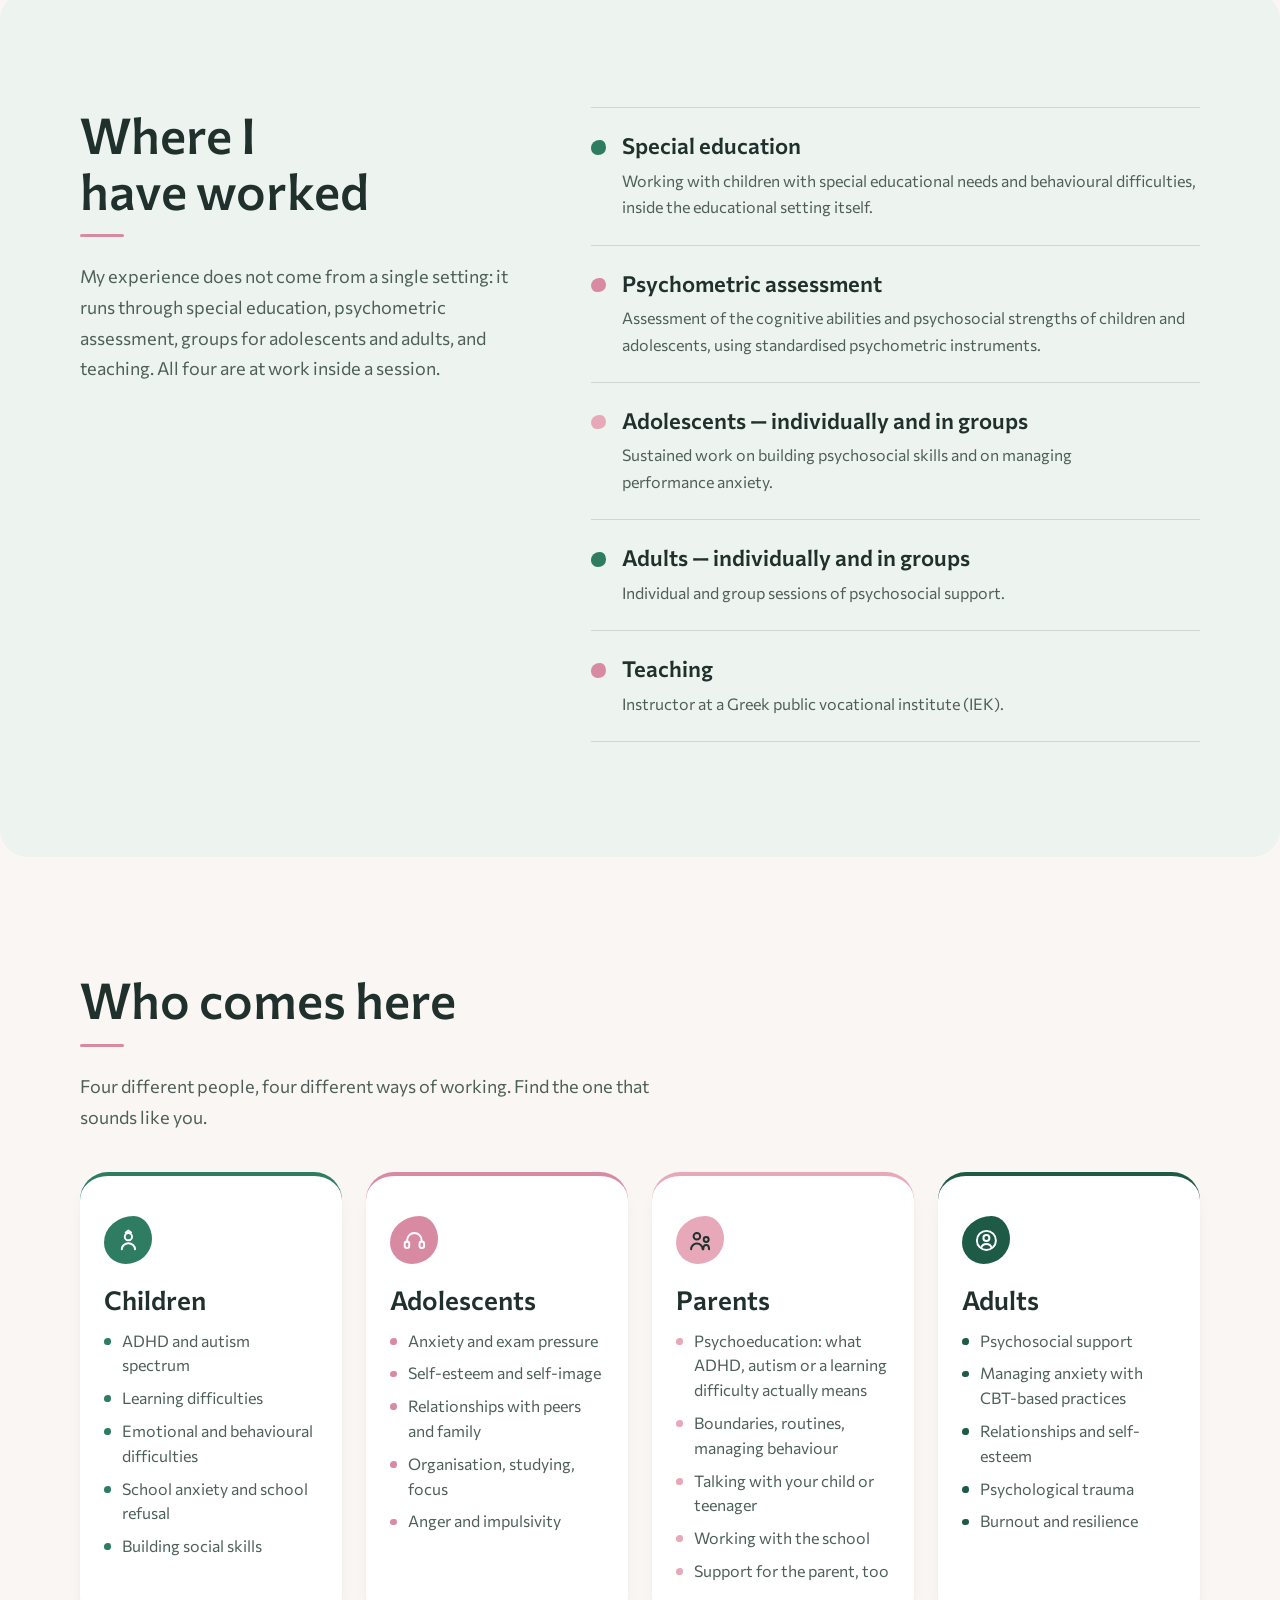
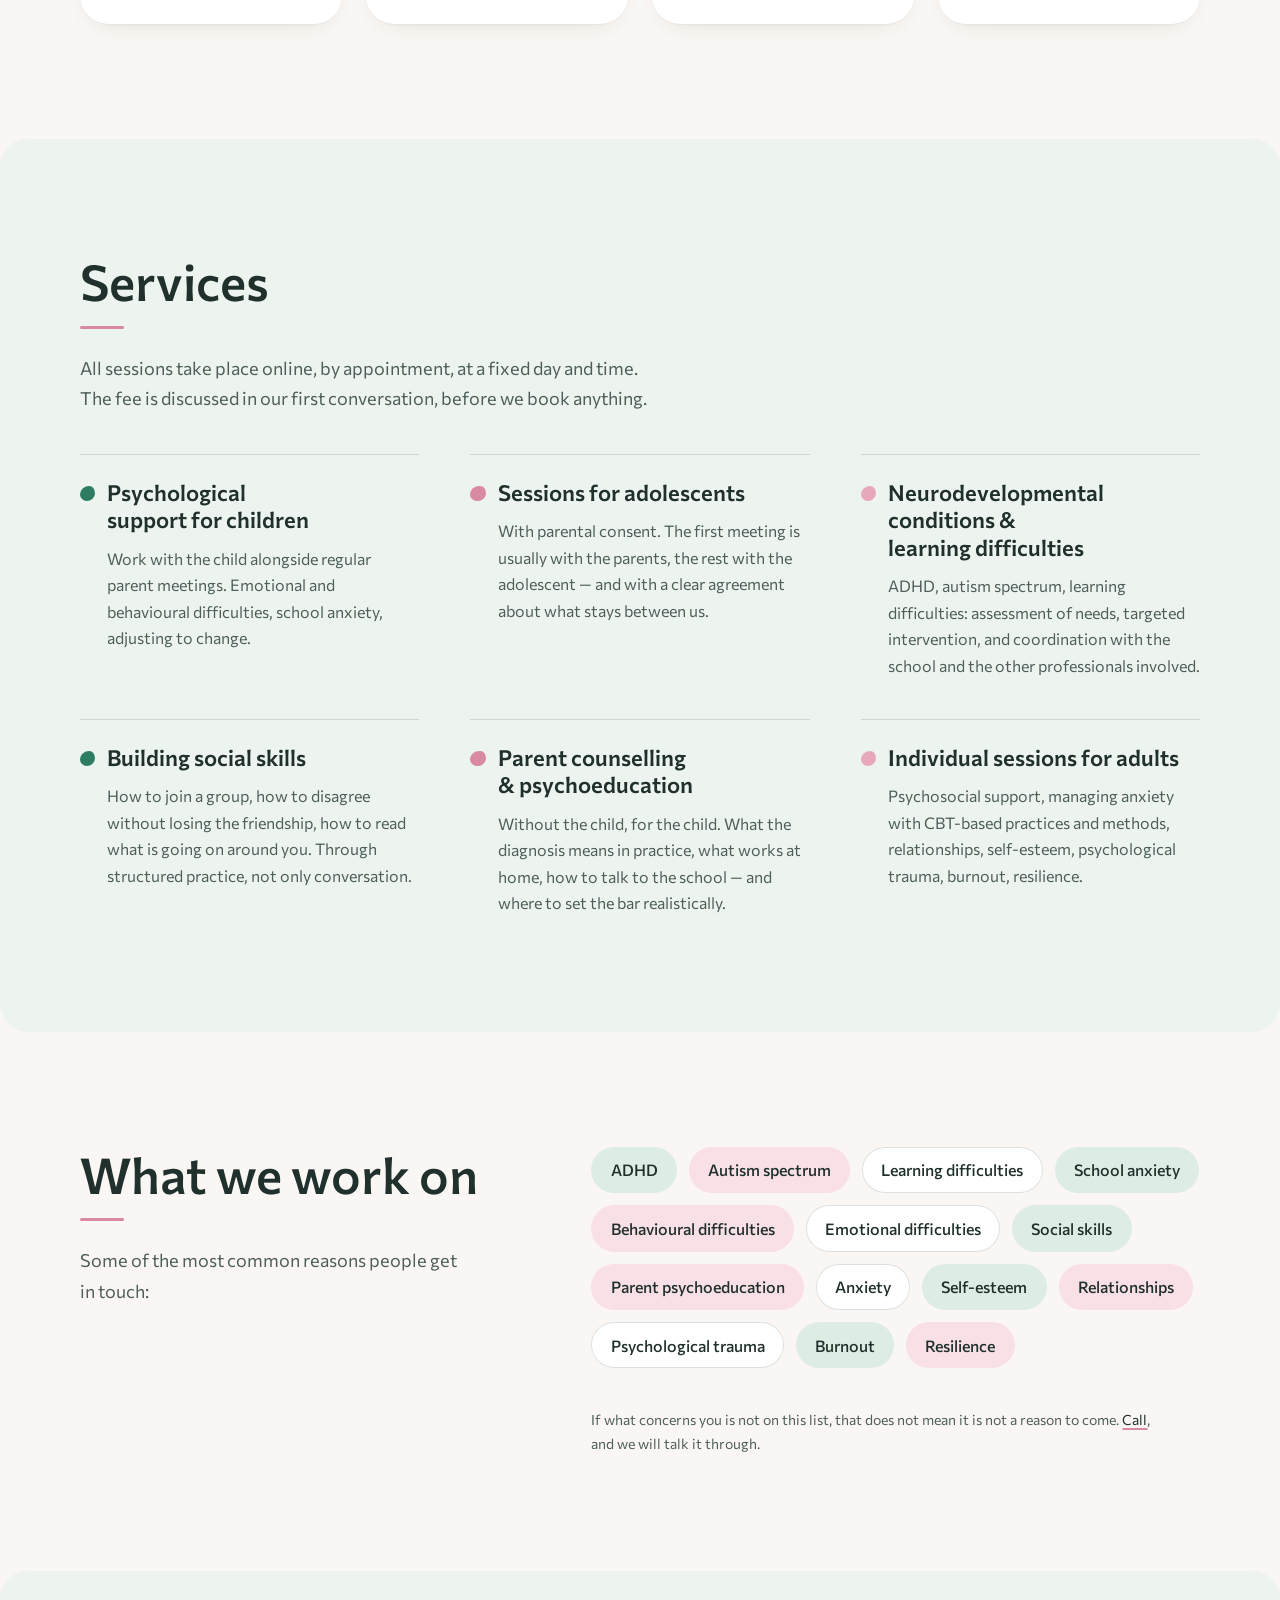
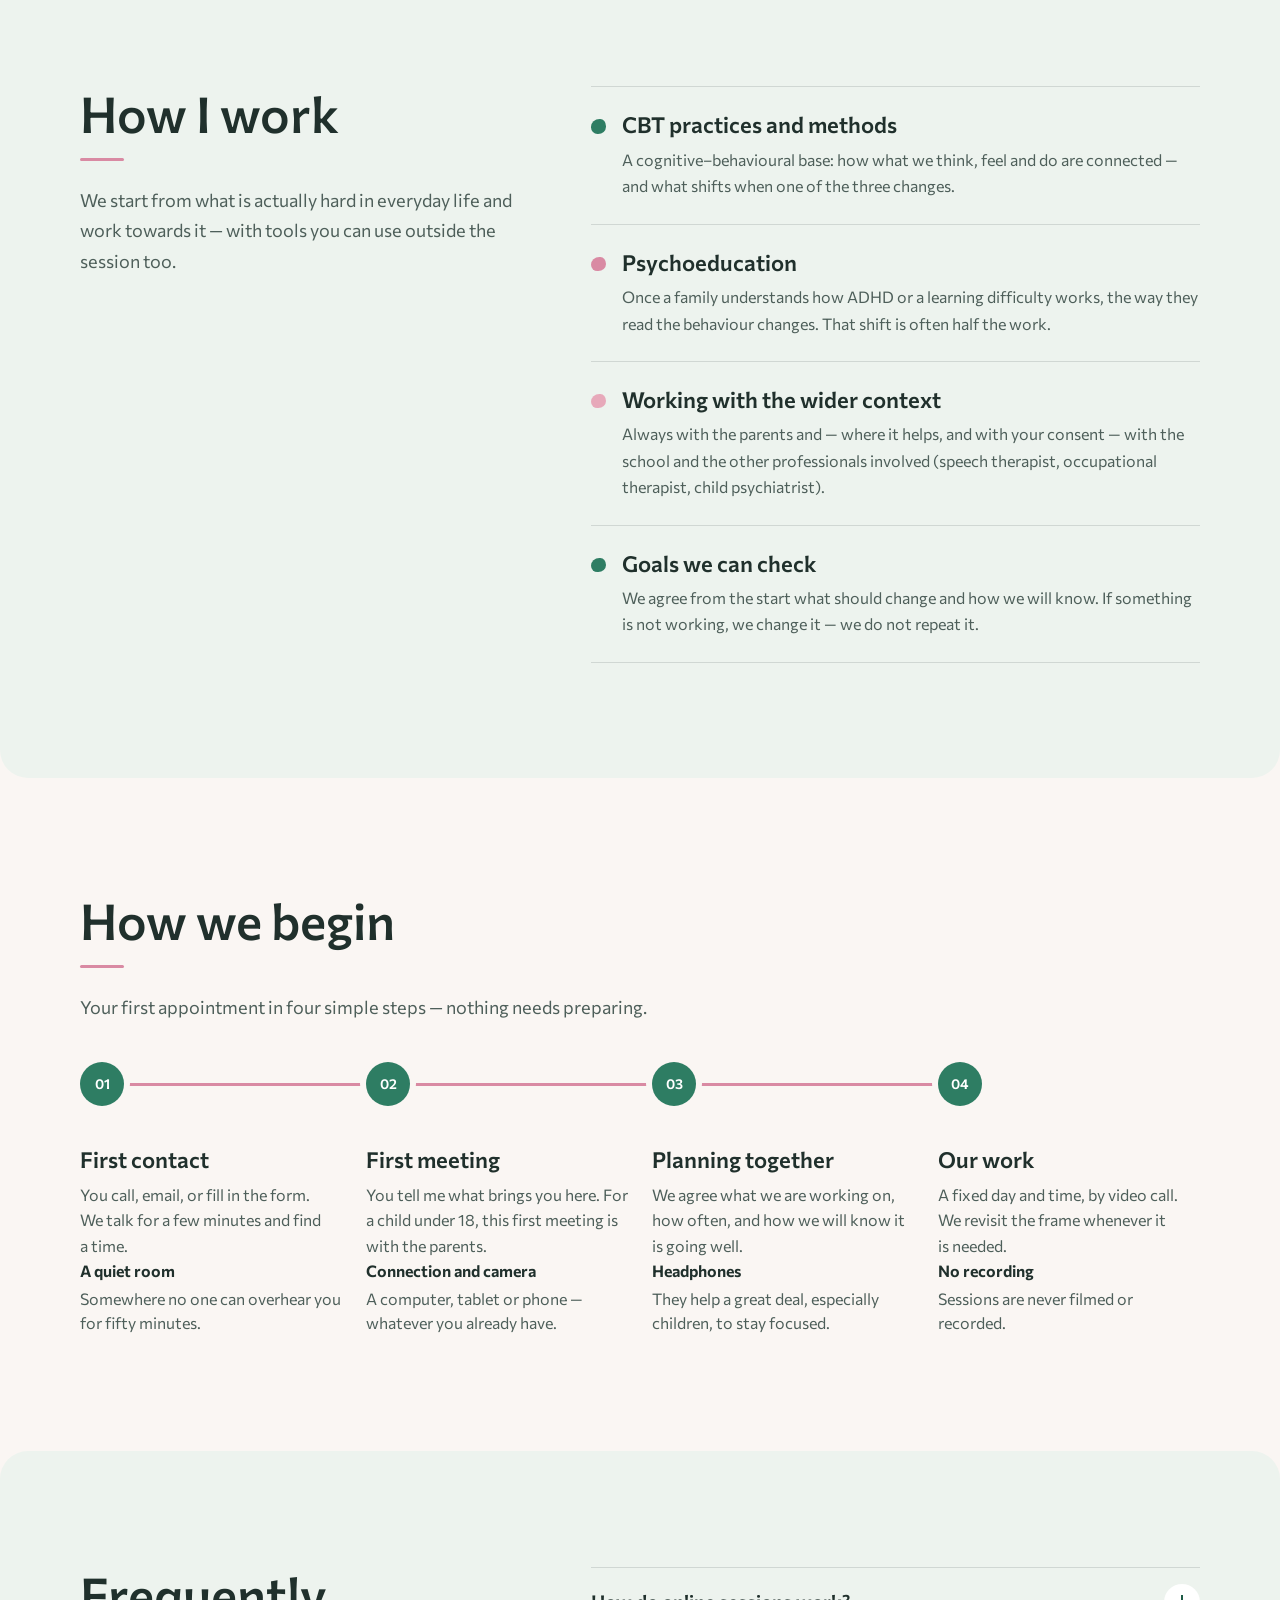
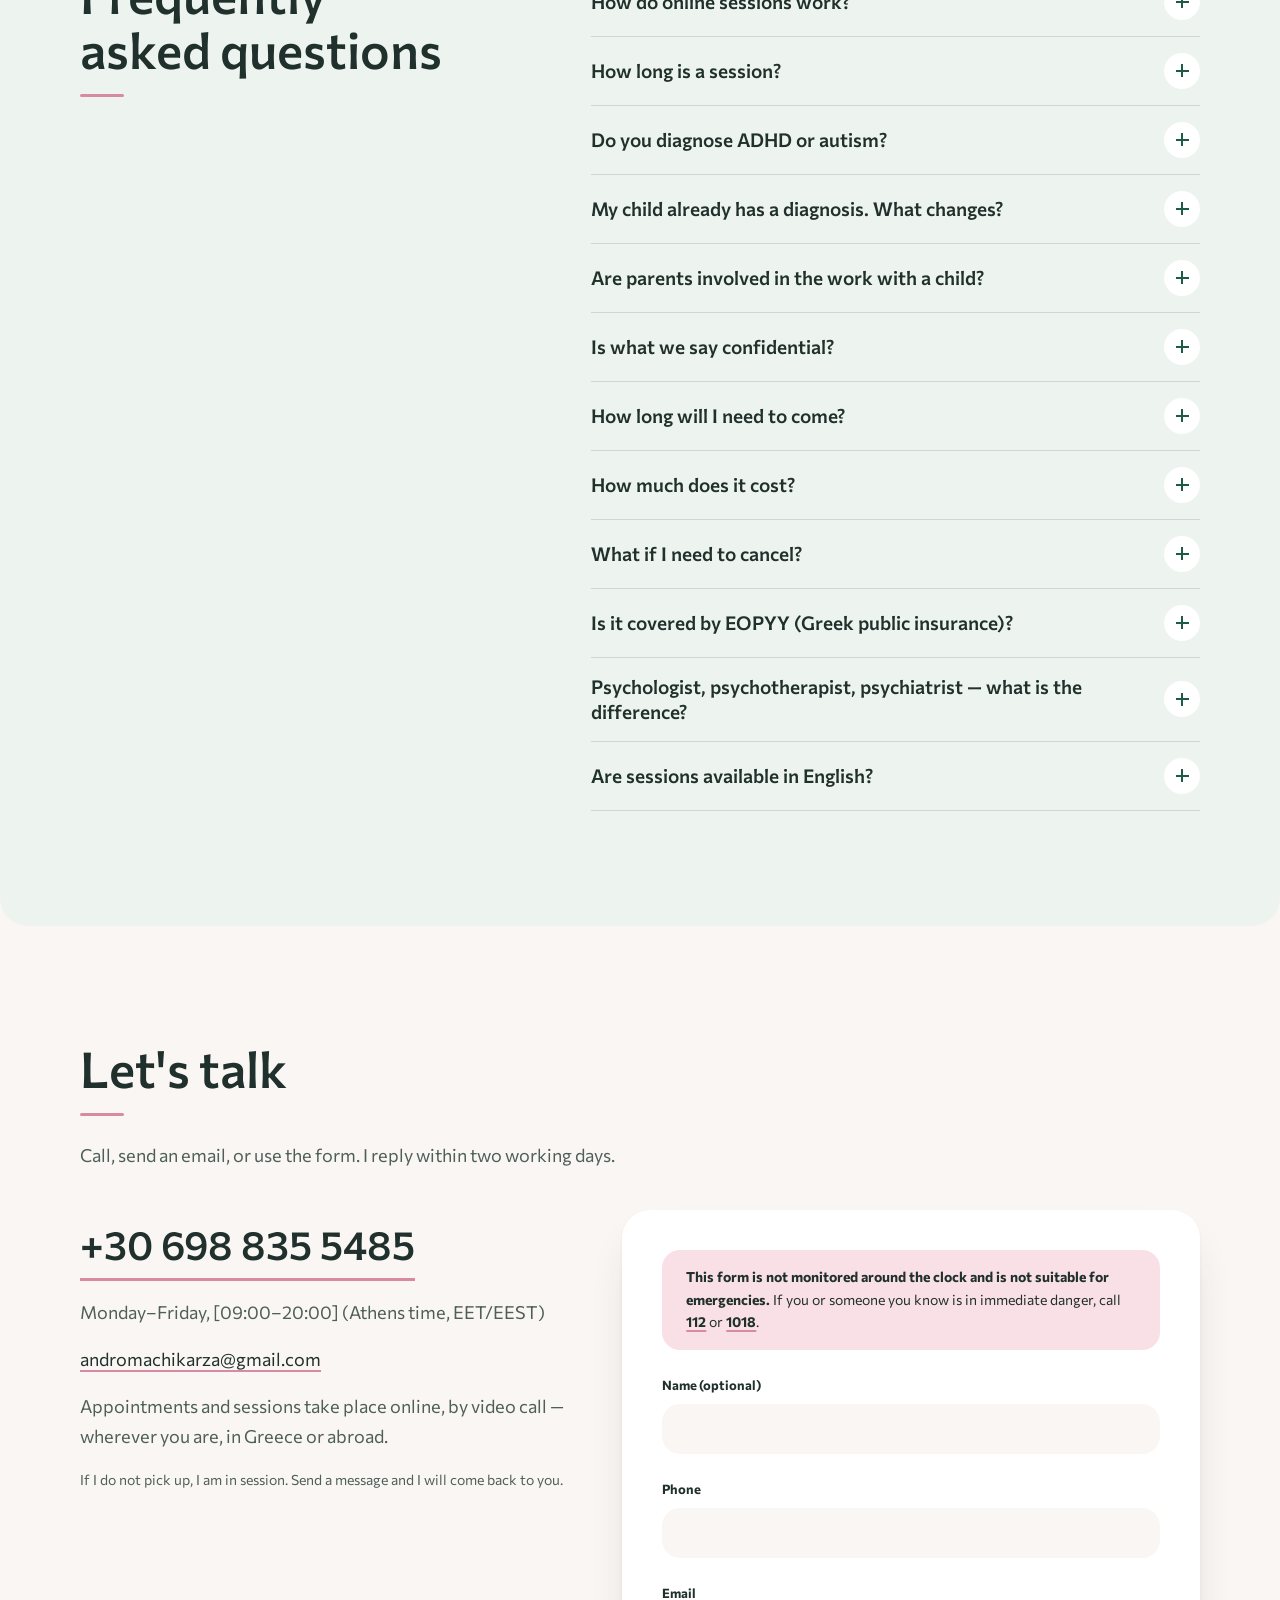
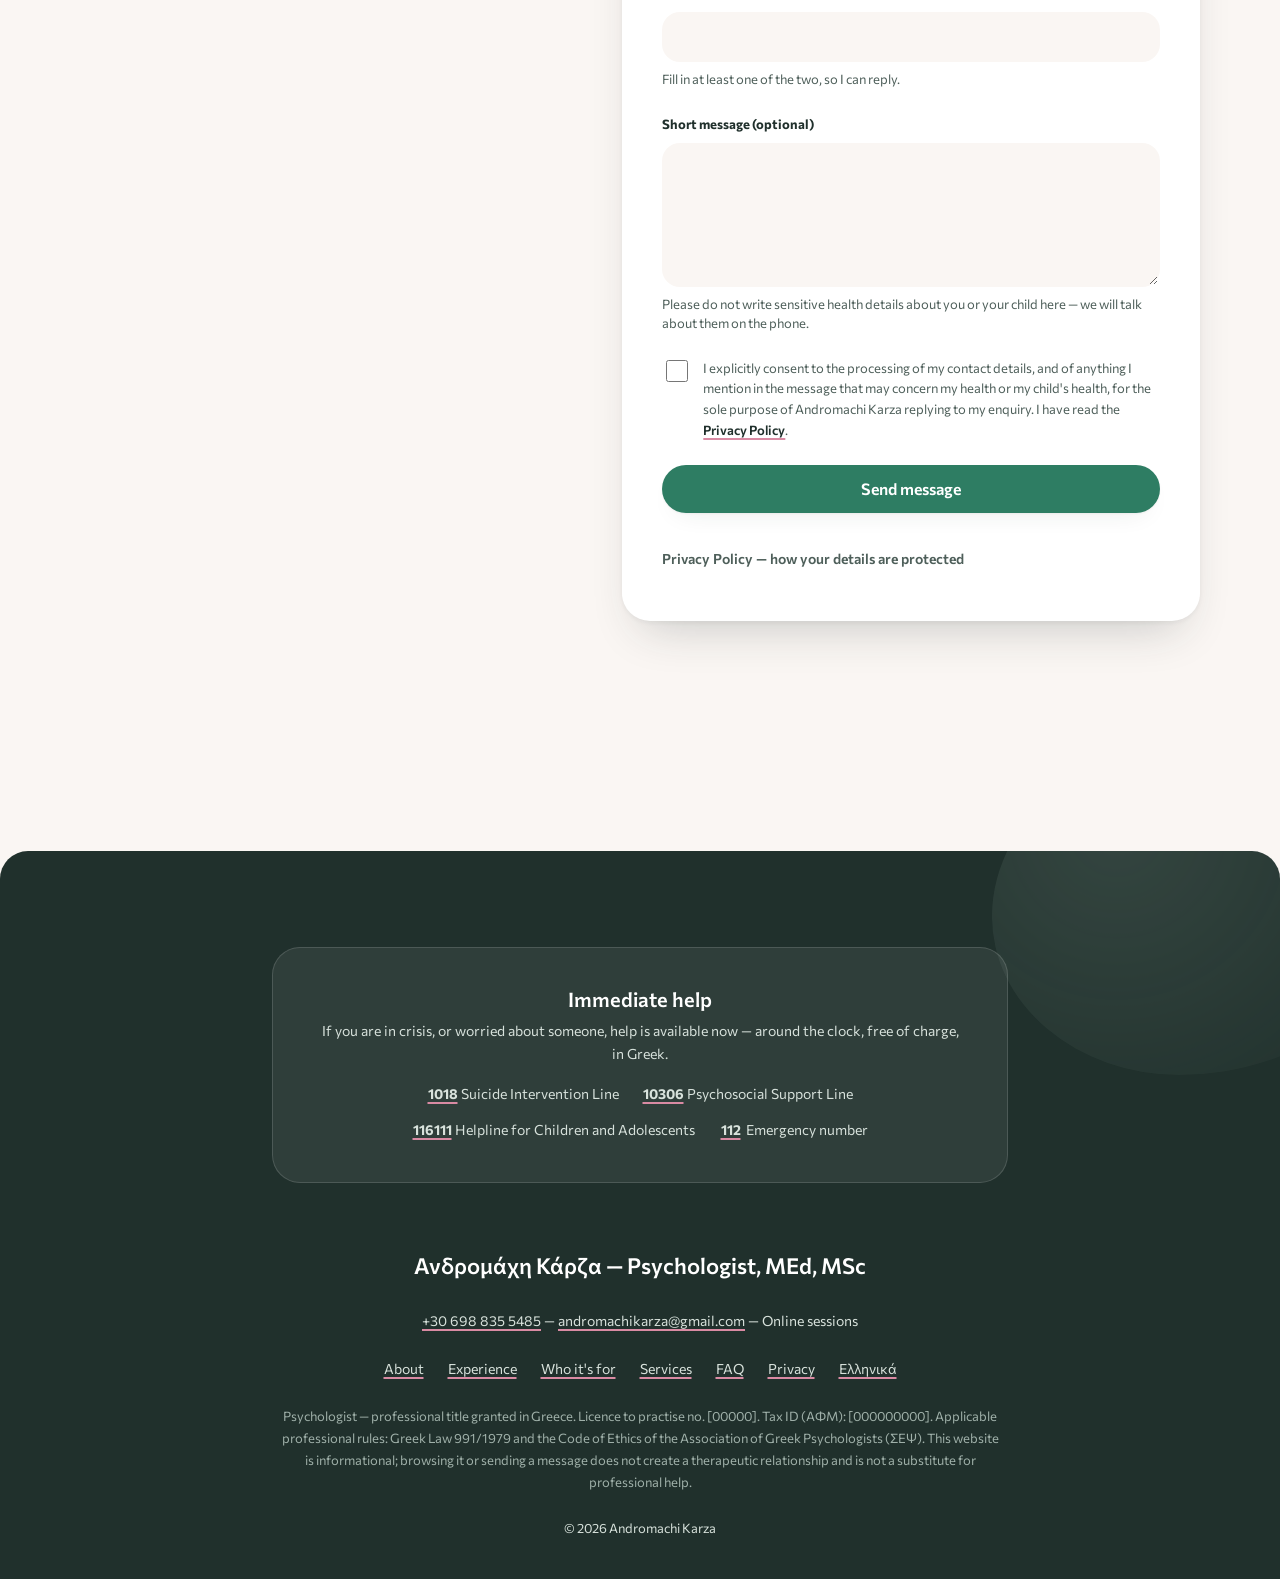
==== commit e7f53579: "SEO: bilingual name signals, WebSite JSON-LD, new share image, IndexNow - WebSite node (site name + " ====
--- a/en/index.html
+++ b/en/index.html
@@ -6,7 +6,8 @@
 <meta name="theme-color" content="#FAF6F3">
 
 <title>Andromachi Karza — Psychologist | Online sessions</title>
-<meta name="description" content="Andromachi Karza, Psychologist (Aristotle University of Thessaloniki), MEd in Special Education, MSc in Educational Psychology. Psychological support and counselling for children, adolescents and adults. Specialised in ADHD, autism spectrum and learning difficulties; parent psychoeducation. Sessions online.">
+<meta name="description" content="Andromachi Karza (Ανδρομάχη Κάρζα), Psychologist (Aristotle University of Thessaloniki), MEd in Special Education, MSc in Educational Psychology. Psychological support and counselling for children, adolescents and adults. Specialised in ADHD, autism spectrum and learning difficulties; parent psychoeducation. Sessions online.">
+<meta name="robots" content="index, follow, max-image-preview:large">
 
 <link rel="canonical" href="https://andromachikarza.com/en/">
 <link rel="alternate" hreflang="el" href="https://andromachikarza.com/">
@@ -39,9 +40,19 @@
   "@context": "https://schema.org",
   "@graph": [
     {
+      "@type": "WebSite",
+      "@id": "https://andromachikarza.com/#website",
+      "url": "https://andromachikarza.com/",
+      "name": "Ανδρομάχη Κάρζα",
+      "alternateName": ["Andromachi Karza", "Ανδρομάχη Κάρζα — Ψυχολόγος", "Andromachi Karza — Psychologist"],
+      "inLanguage": ["el", "en"],
+      "publisher": { "@id": "https://andromachikarza.com/#person" }
+    },
+    {
       "@type": "MedicalBusiness",
       "@id": "https://andromachikarza.com/#practice",
       "name": "Ανδρομάχη Κάρζα — Ψυχολόγος",
+      "alternateName": "Andromachi Karza — Psychologist",
       "url": "https://andromachikarza.com/",
       "image": "https://andromachikarza.com/assets/og.png",
       "telephone": "+306988355485",
@@ -57,7 +68,7 @@
       "name": "Ανδρομάχη Κάρζα",
       "alternateName": ["Andromachi Karza", "Ανδρομαχη Καρζα", "Andromaxi Karza"],
       "jobTitle": "Ψυχολόγος",
-      "url": "https://andromachikarza.com/en/",
+      "url": "https://andromachikarza.com/",
       "worksFor": { "@id": "https://andromachikarza.com/#practice" },
       "knowsLanguage": ["el", "en"],
       "knowsAbout": [
@@ -109,7 +120,7 @@
         {
           "@type": "Question",
           "name": "Do you diagnose ADHD or autism?",
-          "acceptedAnswer": { "@type": "Answer", "text": "In Greece a neurodevelopmental diagnosis is made by a multidisciplinary team — a KEDASY centre, a child guidance centre, or a child psychiatrist. What I do is the psychological assessment of needs, the support and the intervention, working alongside the services that issue the diagnosis. If a formal diagnosis is needed, I will point you to where to go. I have worked in psychometric assessment using standardised instruments for the cognitive abilities and psychosocial strengths of children and adolescents, so we can read through an assessment report you already hold together." }
+          "acceptedAnswer": { "@type": "Answer", "text": "In Greece a neurodevelopmental diagnosis is made by a multidisciplinary team — a KEDASY centre, a child guidance centre, or a child psychiatrist. What I do is the psychological assessment of needs, the support and the intervention, working alongside the services that issue the diagnosis. If a formal diagnosis is needed, I will point you to where to go. I have worked in psychometric assessment, using standardised instruments for the cognitive abilities and psychosocial strengths of children and adolescents. In practice that means we can read through an assessment report you already hold: what it says, what it does not say, and what it means for everyday life." }
         },
         {
           "@type": "Question",
@@ -119,7 +130,7 @@
         {
           "@type": "Question",
           "name": "Is what we say confidential?",
-          "acceptedAnswer": { "@type": "Answer", "text": "Yes. I am bound by professional confidentiality. When working with minors, parents are told how the work is going and anything that concerns the child's safety, but not every detail the child confides — this is agreed explicitly with both sides at the start. The exceptions are few and specific: mainly immediate danger to someone's life, or where the law requires it." }
+          "acceptedAnswer": { "@type": "Answer", "text": "Yes. I am bound by professional confidentiality. When working with minors, parents are told how the work is going and anything that concerns the child's safety — but not every detail the child confides. This is agreed explicitly with both sides at the start. The exceptions are few and specific: mainly where there is immediate danger to someone's life, or where the law requires it. I will explain them fully in the first session." }
         }
       ]
     }
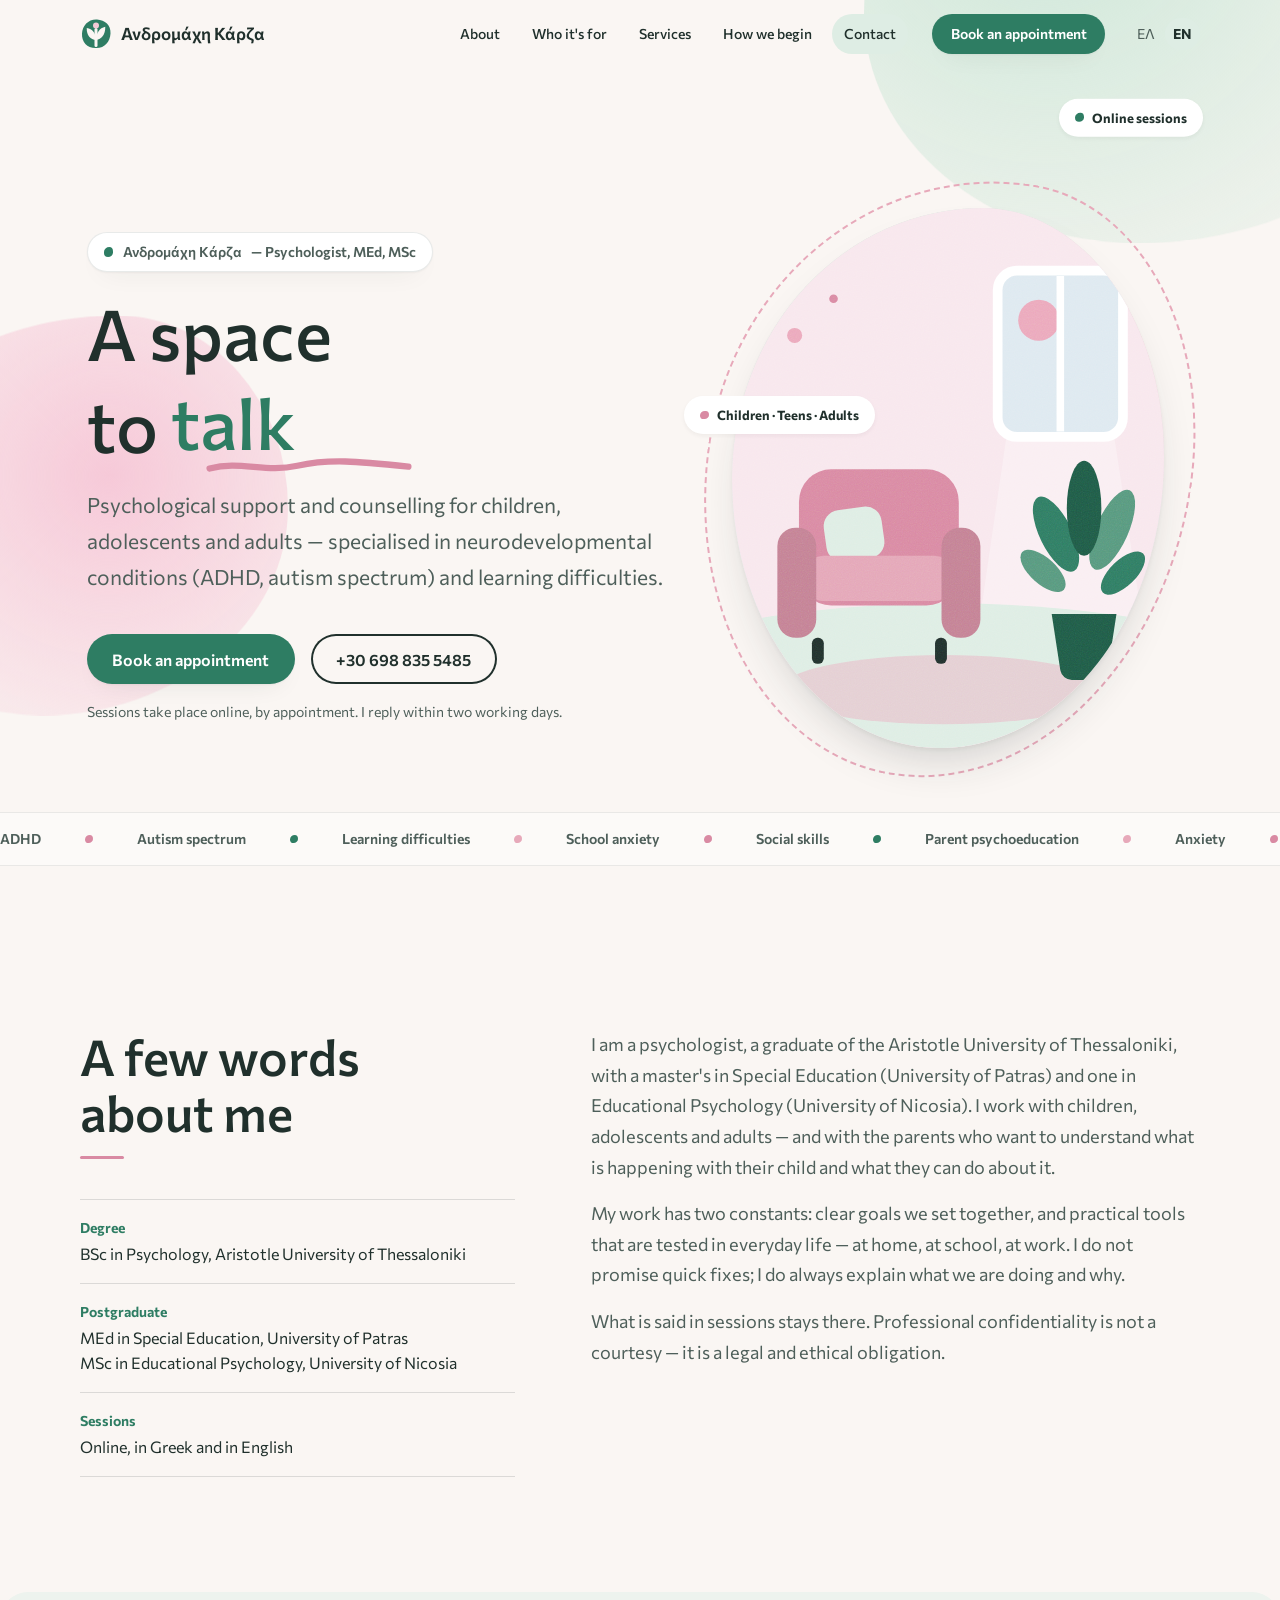
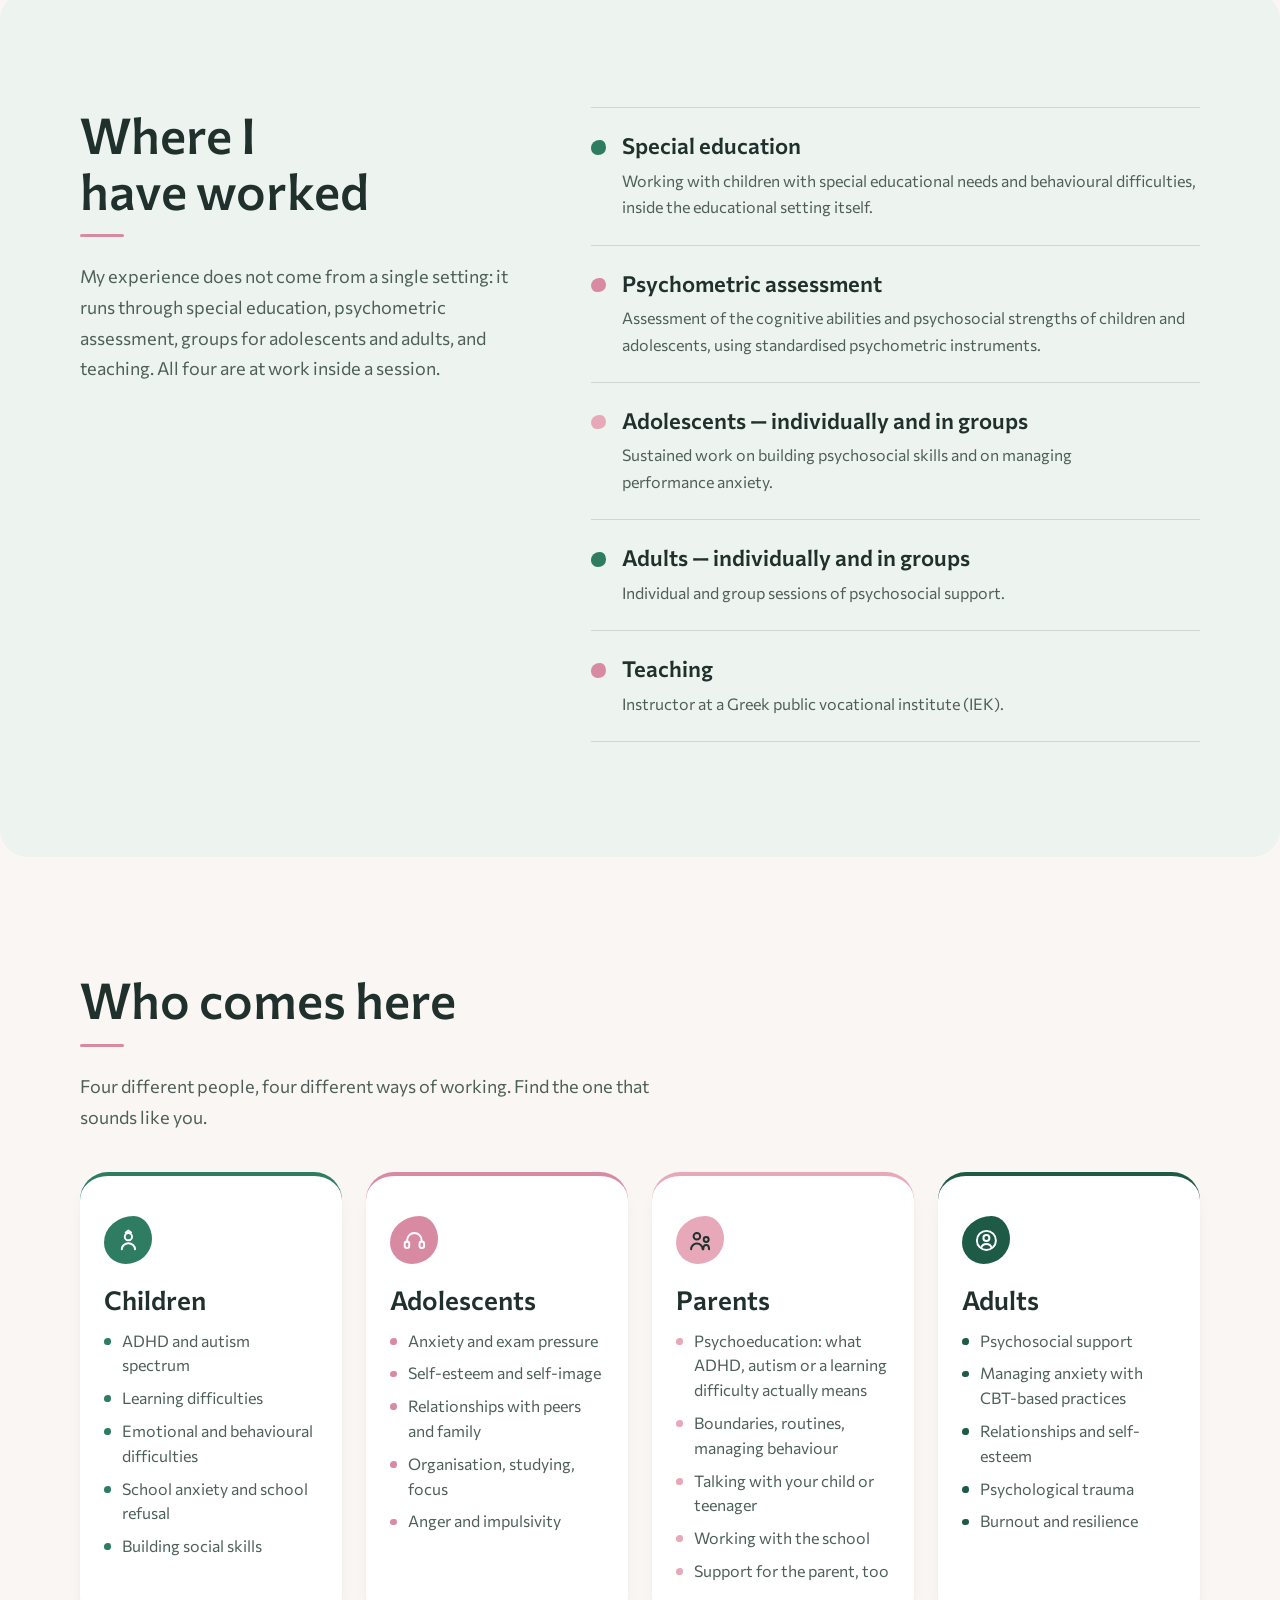
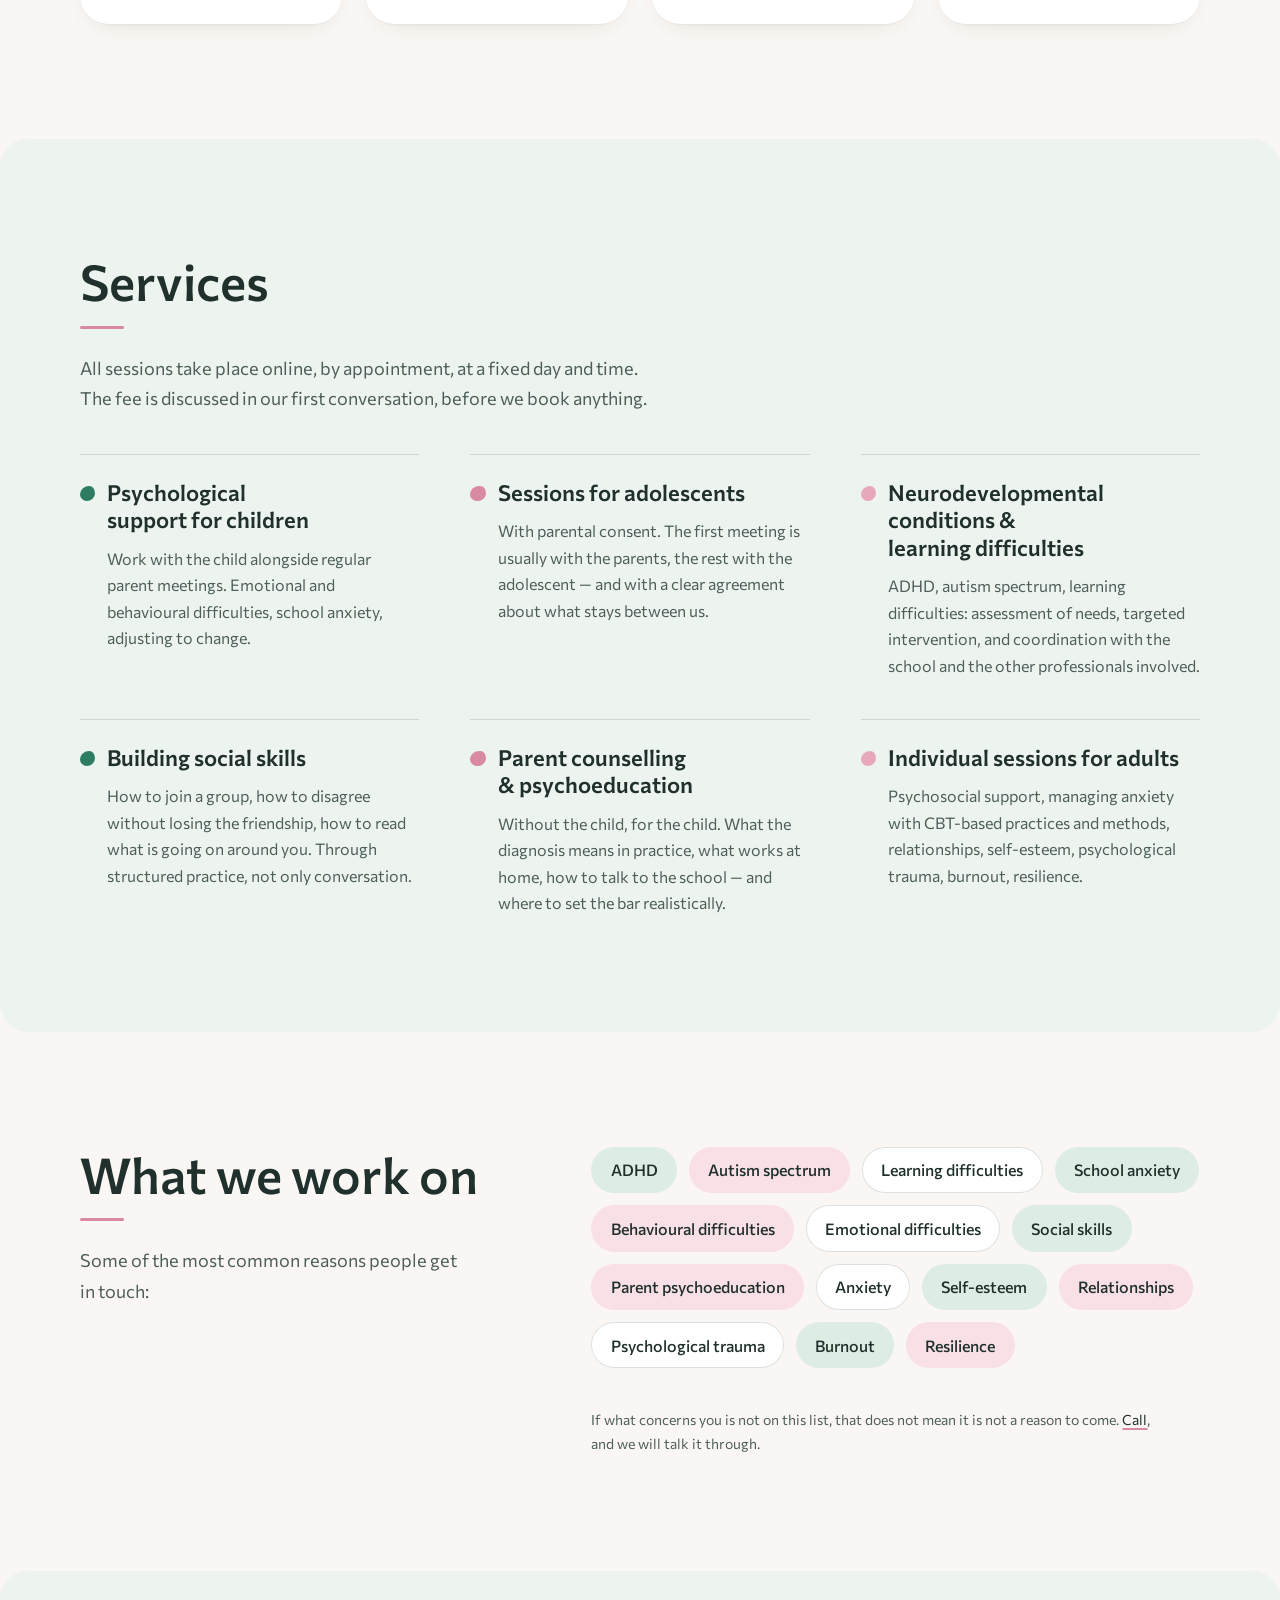
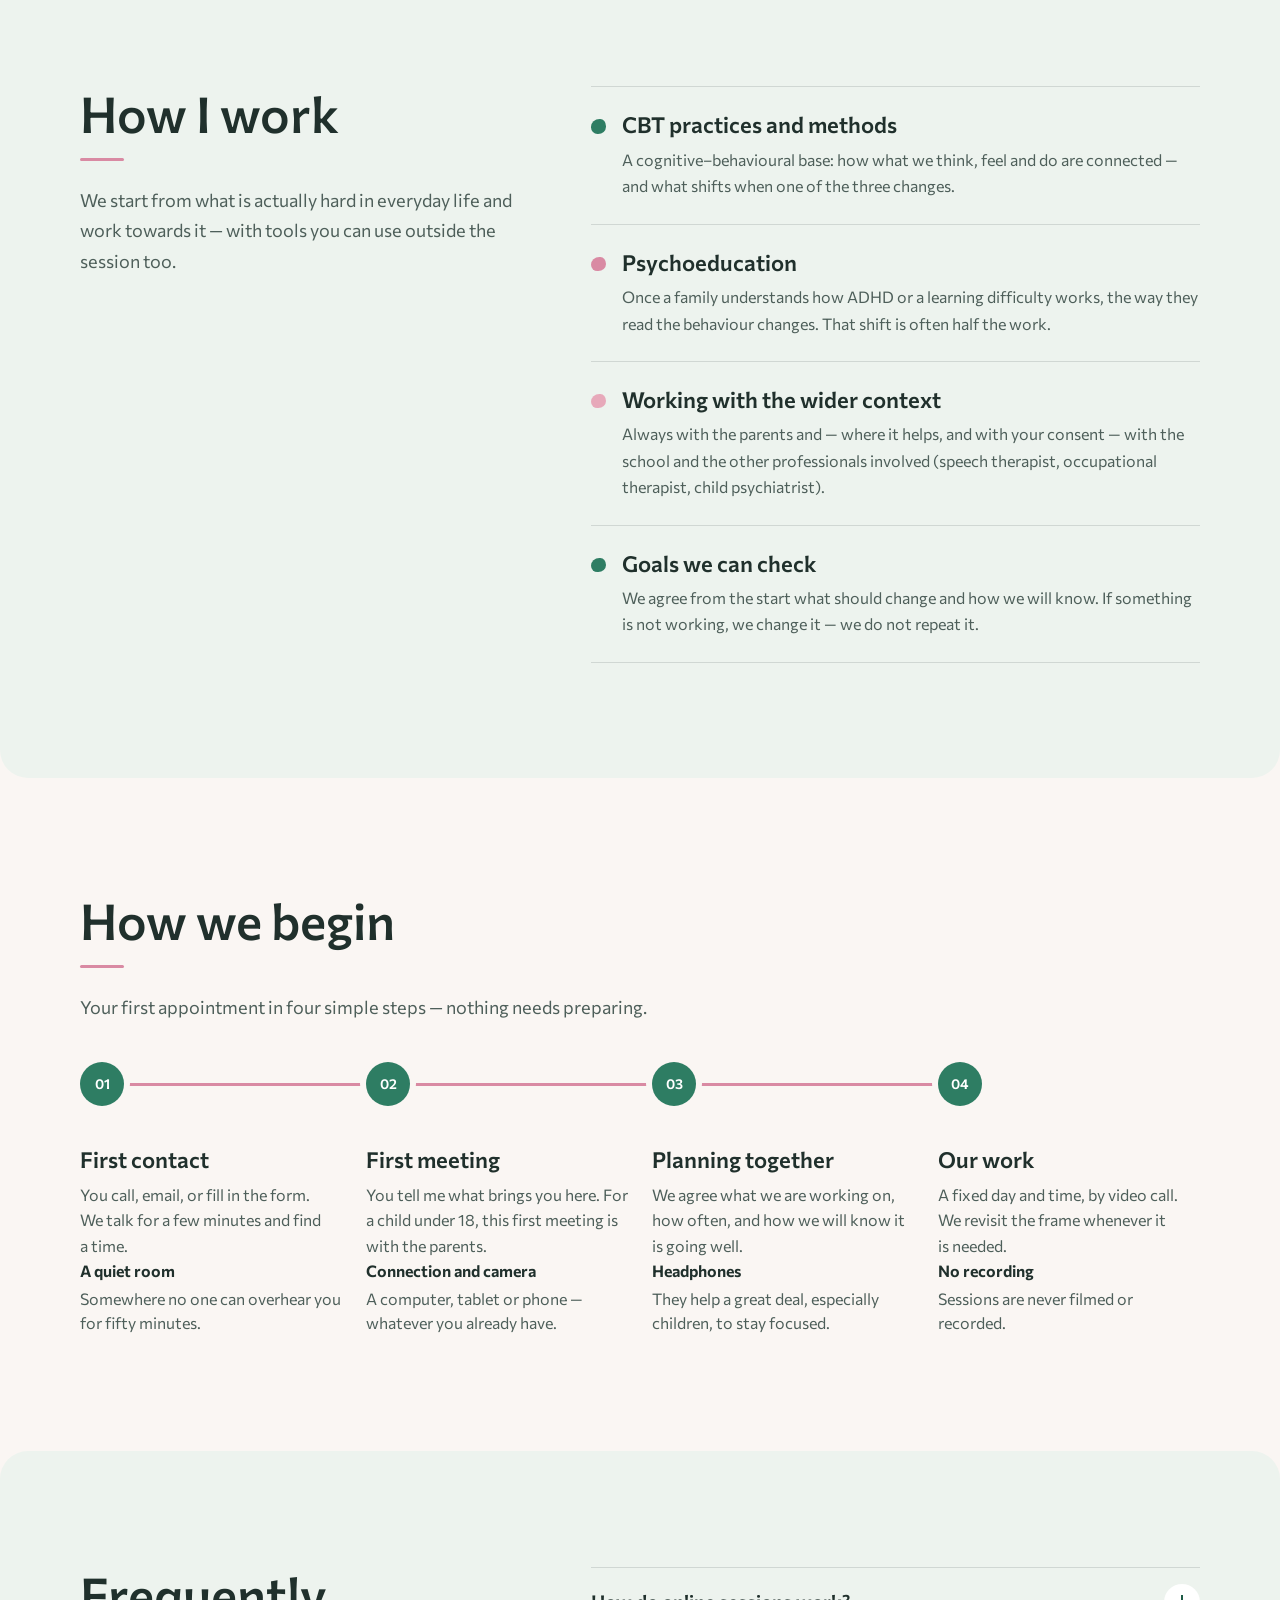
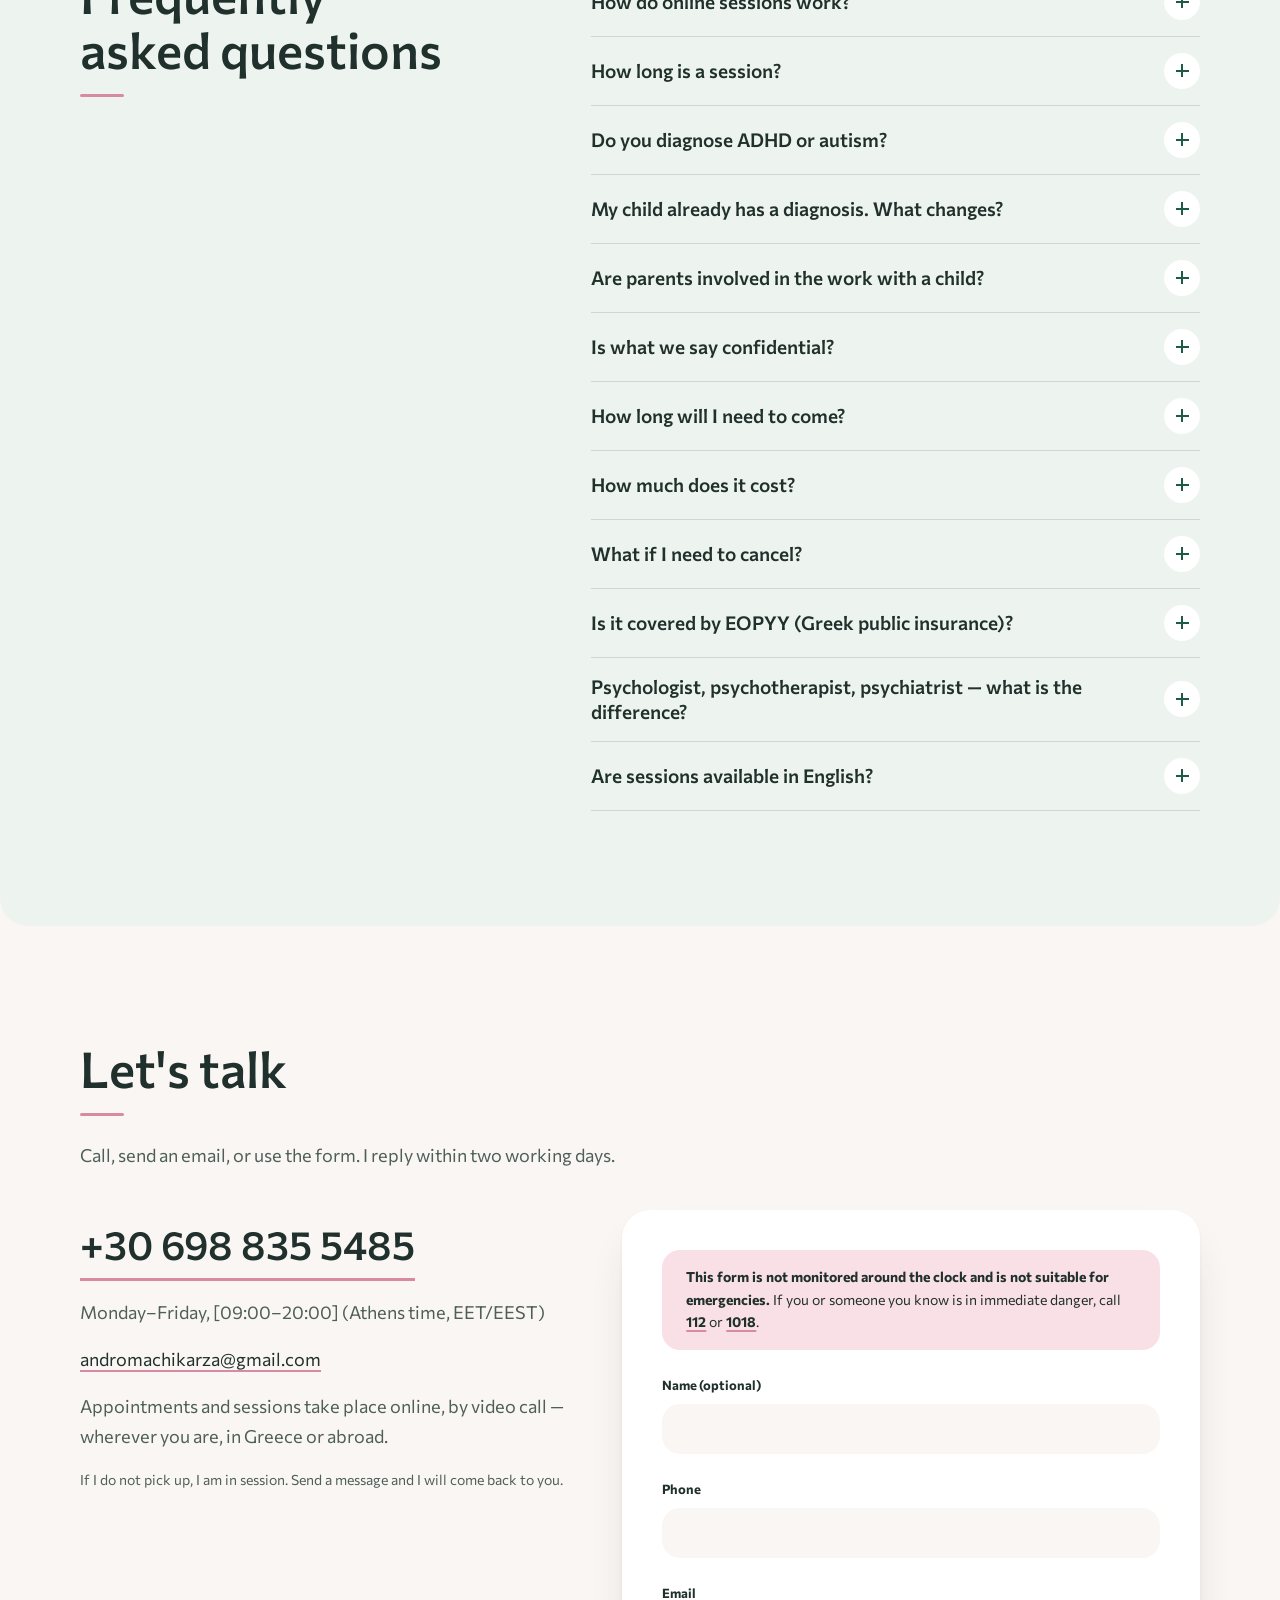
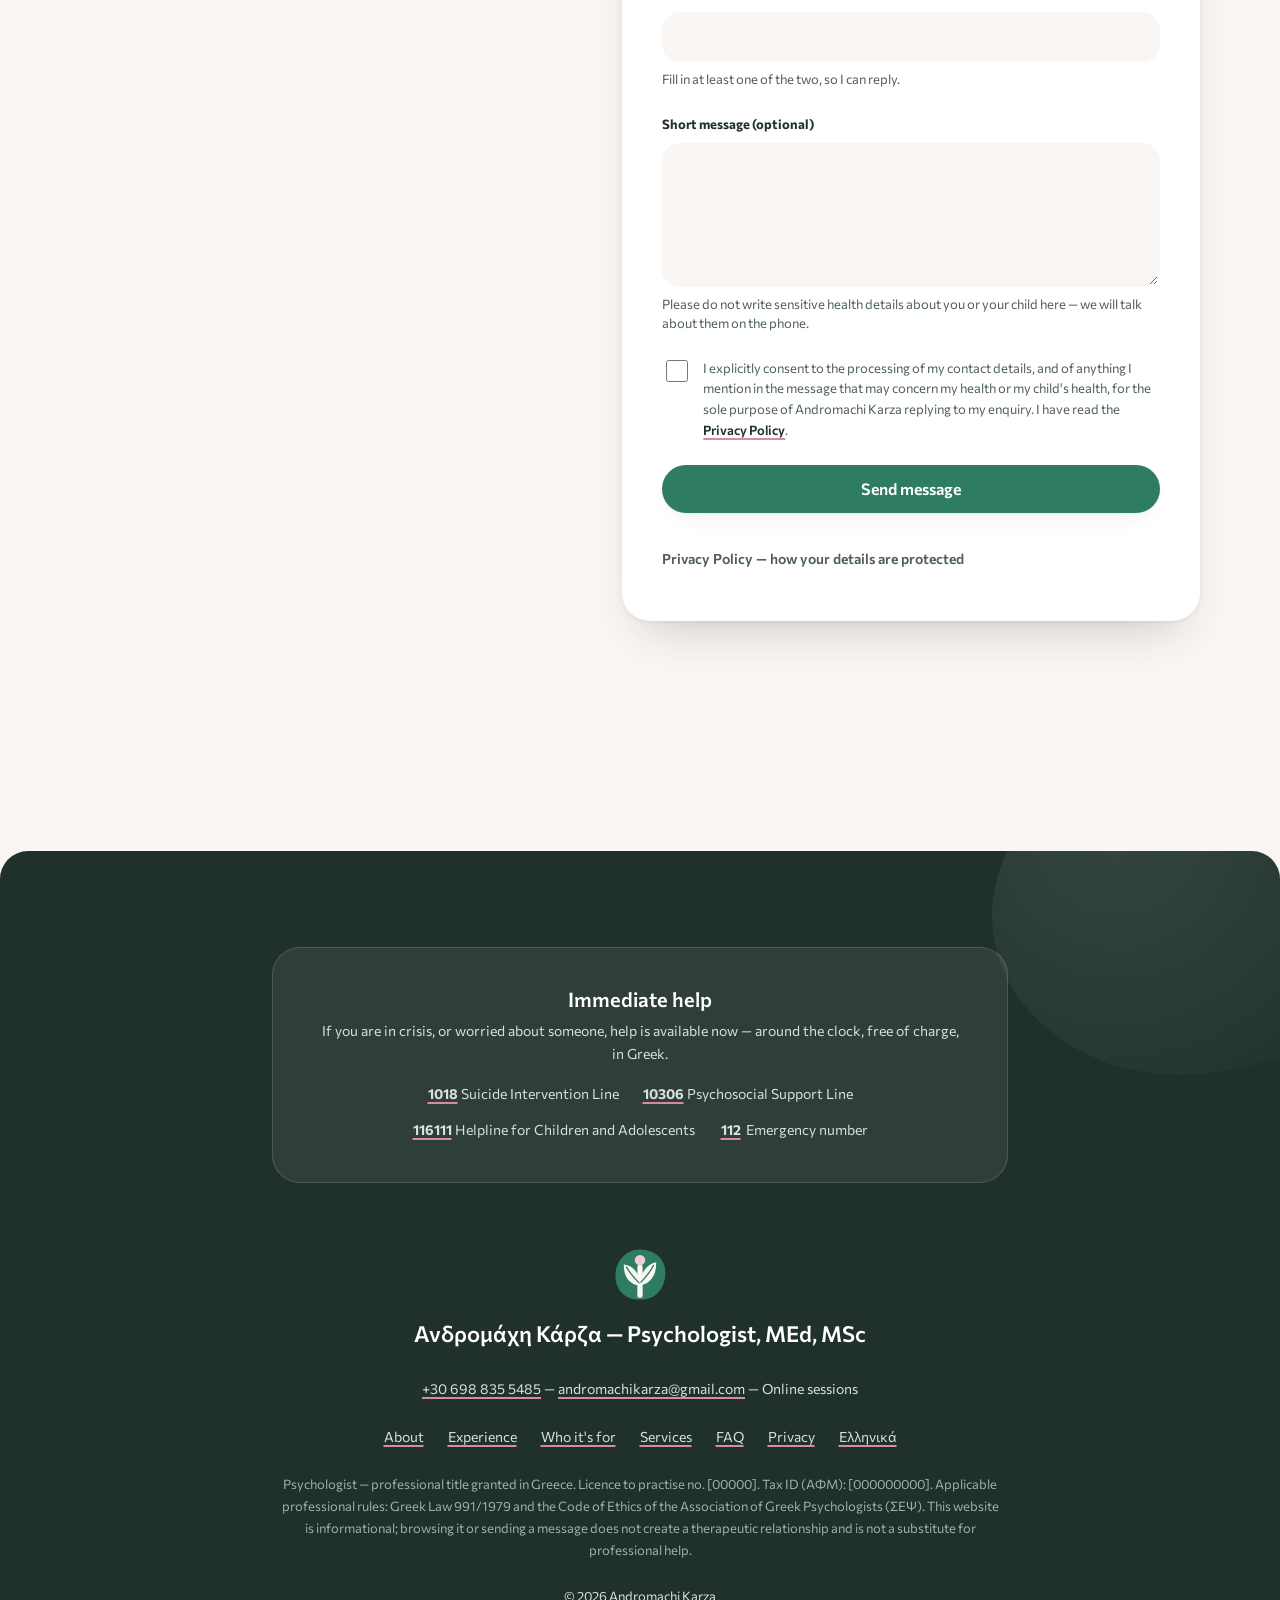
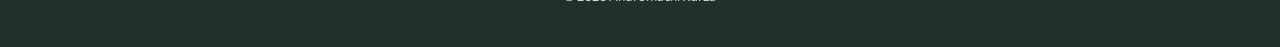
==== commit 89954466: "Add the logo: a Ψ that grows like a sprout - assets/logo.svg (detailed) + favicon.svg (small cut), f" ====
--- a/en/index.html
+++ b/en/index.html
@@ -27,8 +27,9 @@
 <meta property="og:image:alt" content="Andromachi Karza — Psychologist">
 <meta name="twitter:card" content="summary_large_image">
 
+<link rel="icon" href="../favicon.ico" sizes="48x48">
 <link rel="icon" href="../assets/favicon.svg" type="image/svg+xml">
-<link rel="apple-touch-icon" href="../assets/icon-192.png">
+<link rel="apple-touch-icon" href="../assets/apple-touch-icon.png">
 <link rel="manifest" href="../site.webmanifest">
 
 <link rel="preload" href="../fonts/commissioner-greek.woff2" as="font" type="font/woff2" crossorigin>
@@ -55,6 +56,7 @@
       "alternateName": "Andromachi Karza — Psychologist",
       "url": "https://andromachikarza.com/",
       "image": "https://andromachikarza.com/assets/og.png",
+      "logo": "https://andromachikarza.com/assets/icon-512.png",
       "telephone": "+306988355485",
       "email": "andromachikarza@gmail.com",
       "areaServed": { "@type": "Country", "name": "Ελλάδα" },
@@ -144,7 +146,7 @@
 
 <header class="hdr">
   <div class="hdr__in">
-    <a class="hdr__name" href="#top"><span class="hdr__dot" aria-hidden="true"></span><span lang="el">Ανδρομάχη Κάρζα</span></a>
+    <a class="hdr__name" href="#top"><img class="hdr__logo" src="../assets/favicon.svg" alt="" width="32" height="32"><span lang="el">Ανδρομάχη Κάρζα</span></a>
 
     <nav class="nav" aria-label="Main menu">
       <a href="#about">About</a>
@@ -833,6 +835,7 @@
     </section>
 
     <div class="ftr__grid">
+      <img class="ftr__logo" src="../assets/logo.svg" alt="" width="56" height="56">
       <p class="ftr__name"><span lang="el">Ανδρομάχη Κάρζα</span> — Psychologist, MEd, MSc</p>
       <p class="small"><a href="tel:+306988355485">+30 698 835 5485</a> — <a href="mailto:andromachikarza@gmail.com">andromachikarza@gmail.com</a> — Online sessions</p>
 
--- a/css/style.css
+++ b/css/style.css
@@ -246,7 +246,12 @@
   border-radius: 60% 40% 55% 45% / 55% 50% 50% 45%;
   transition: transform .4s var(--ease), background .4s var(--ease);
 }
-.hdr__name:hover .hdr__dot { transform: rotate(40deg) scale(1.15); background: var(--coral); }
+/* the mark — a Ψ that grows like a sprout (assets/logo.svg) */
+.hdr__logo {
+  width: 2rem; height: 2rem; flex: none;
+  transition: transform .4s var(--ease);
+}
+.hdr__name:hover .hdr__logo { transform: rotate(-8deg) scale(1.06); }
 
 .nav { display: none; gap: var(--s2); align-items: center; }
 @media (min-width: 940px) { .nav { display: flex; } }
@@ -1191,6 +1196,7 @@
 }
 
 .ftr__grid { text-align: center; display: grid; gap: var(--s5); justify-items: center; }
+.ftr__logo { width: 3.5rem; height: 3.5rem; margin-bottom: calc(-1 * var(--s3)); }
 .ftr__name { font-weight: 560; font-variation-settings: var(--display); color: #fff; font-size: 1.375rem; }
 .ftr a { color: #D8E2DC; min-height: 24px; display: inline-flex; align-items: center; }
 .ftr a:hover { color: #fff; }
